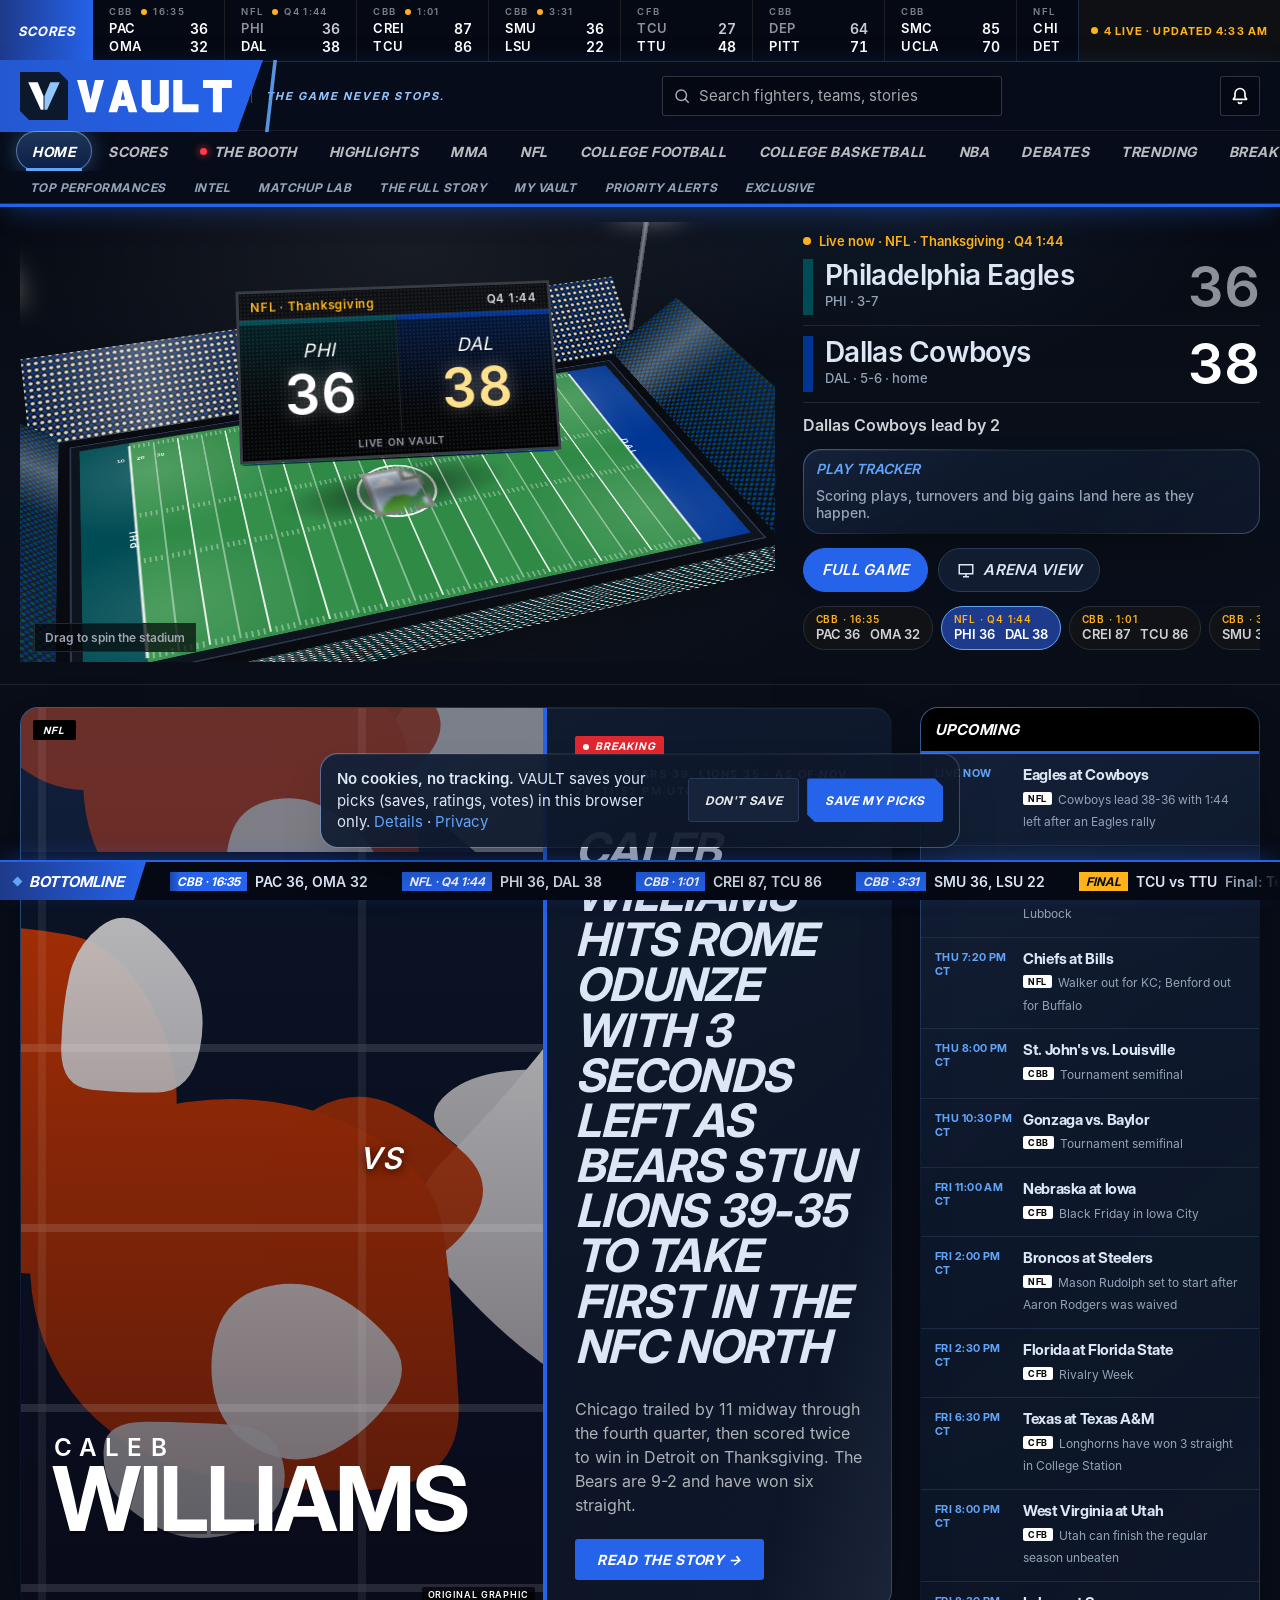
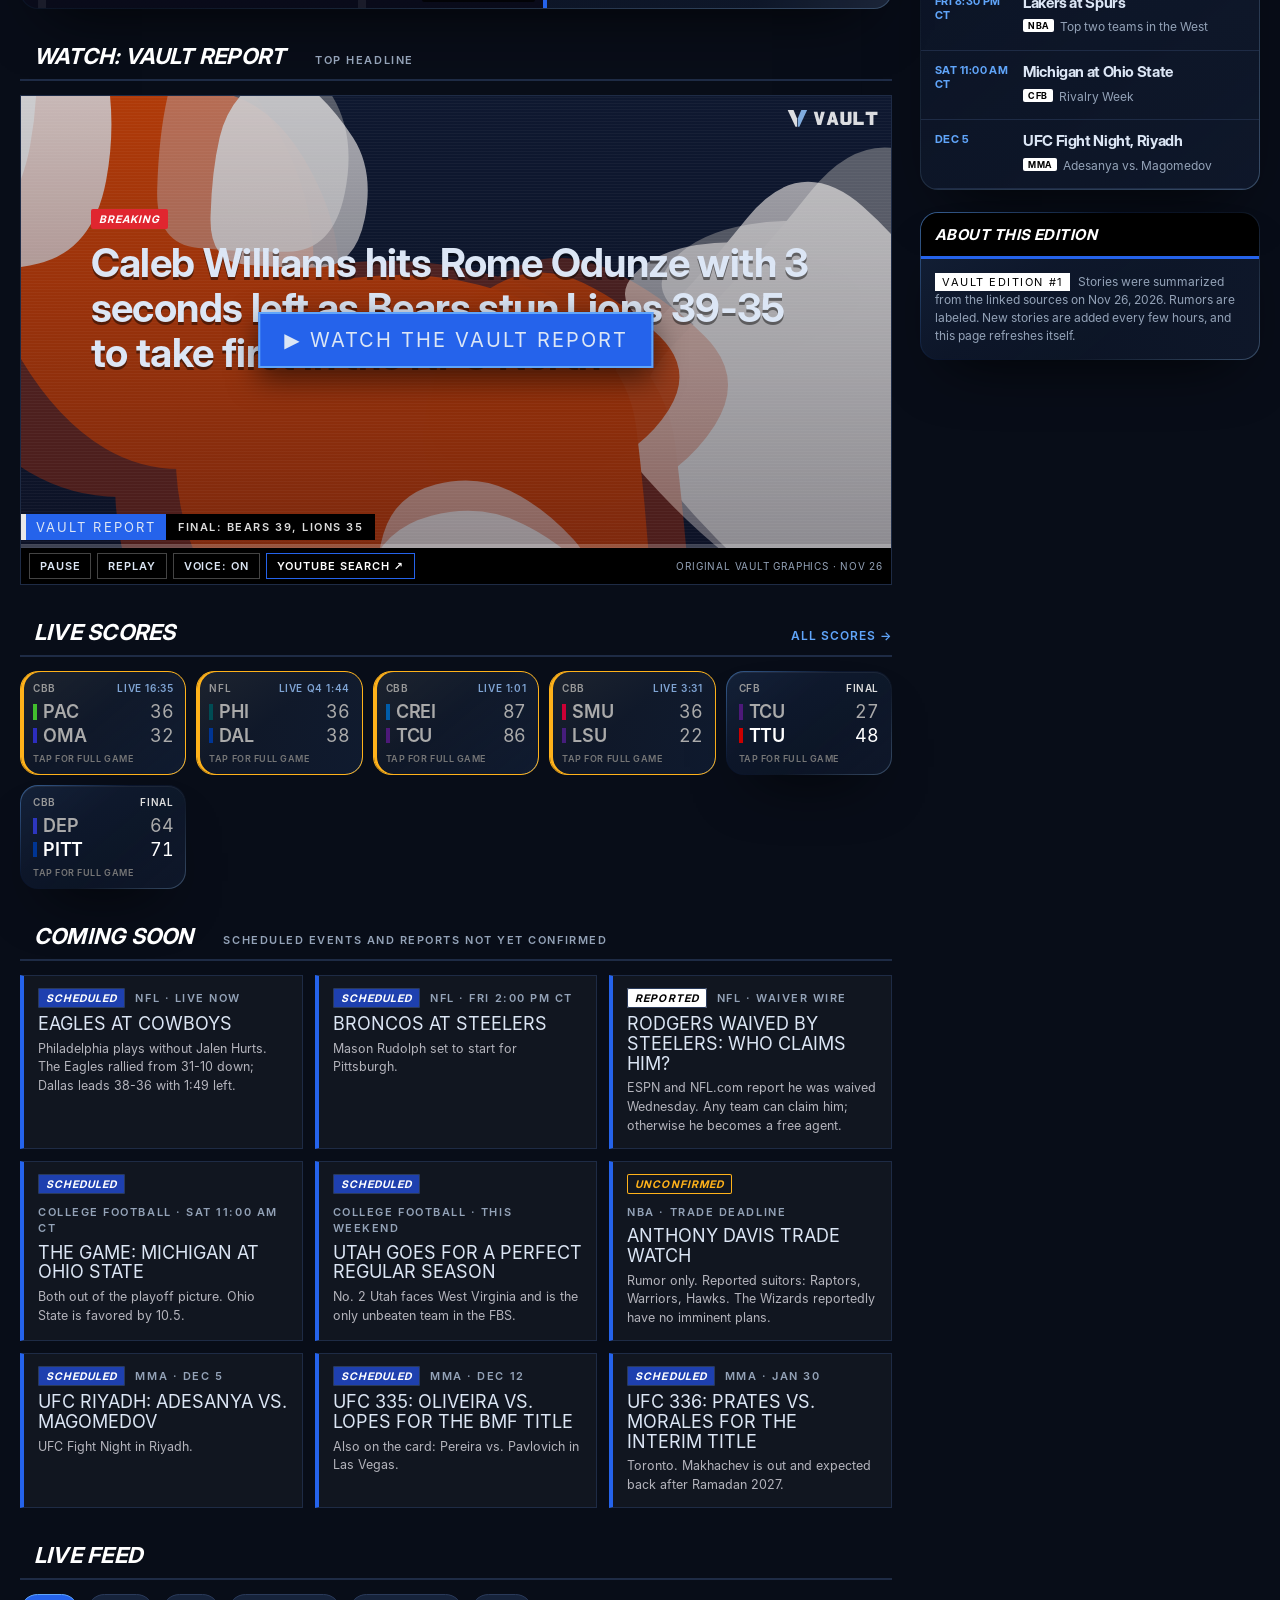
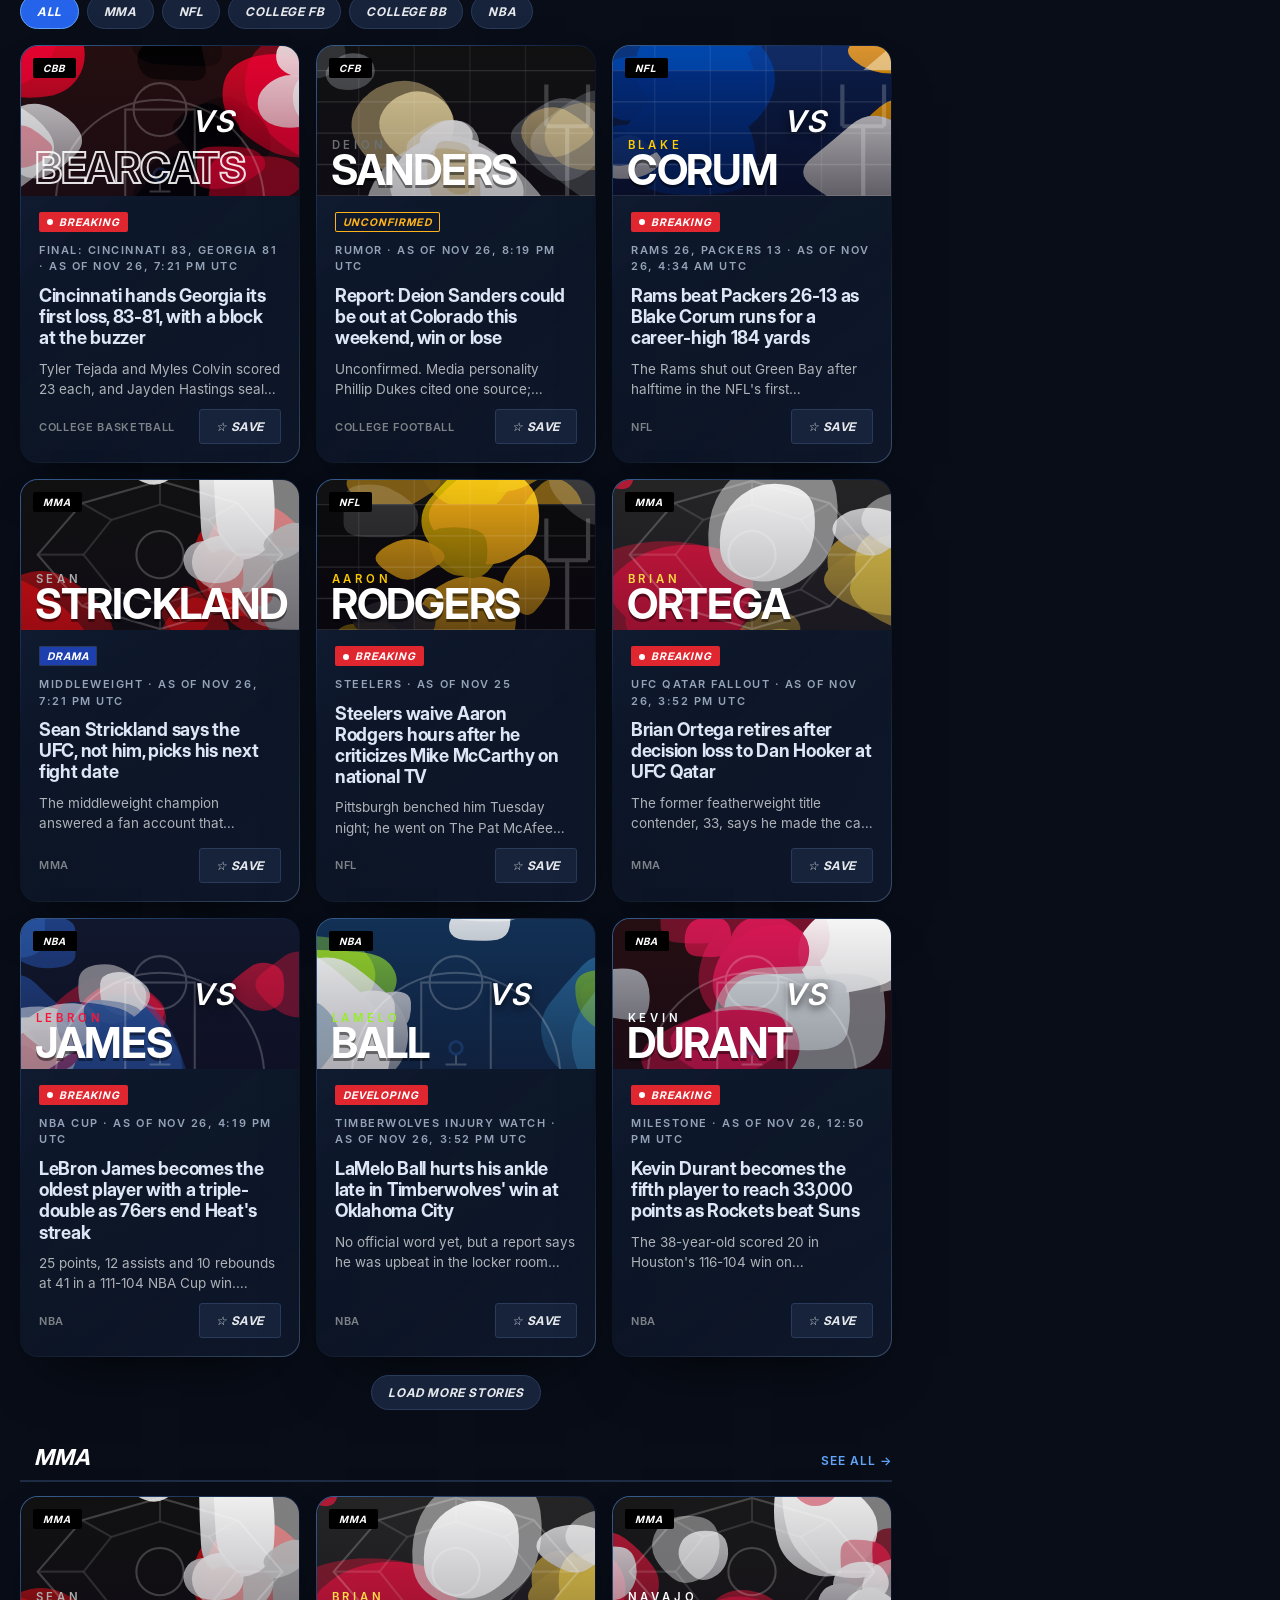
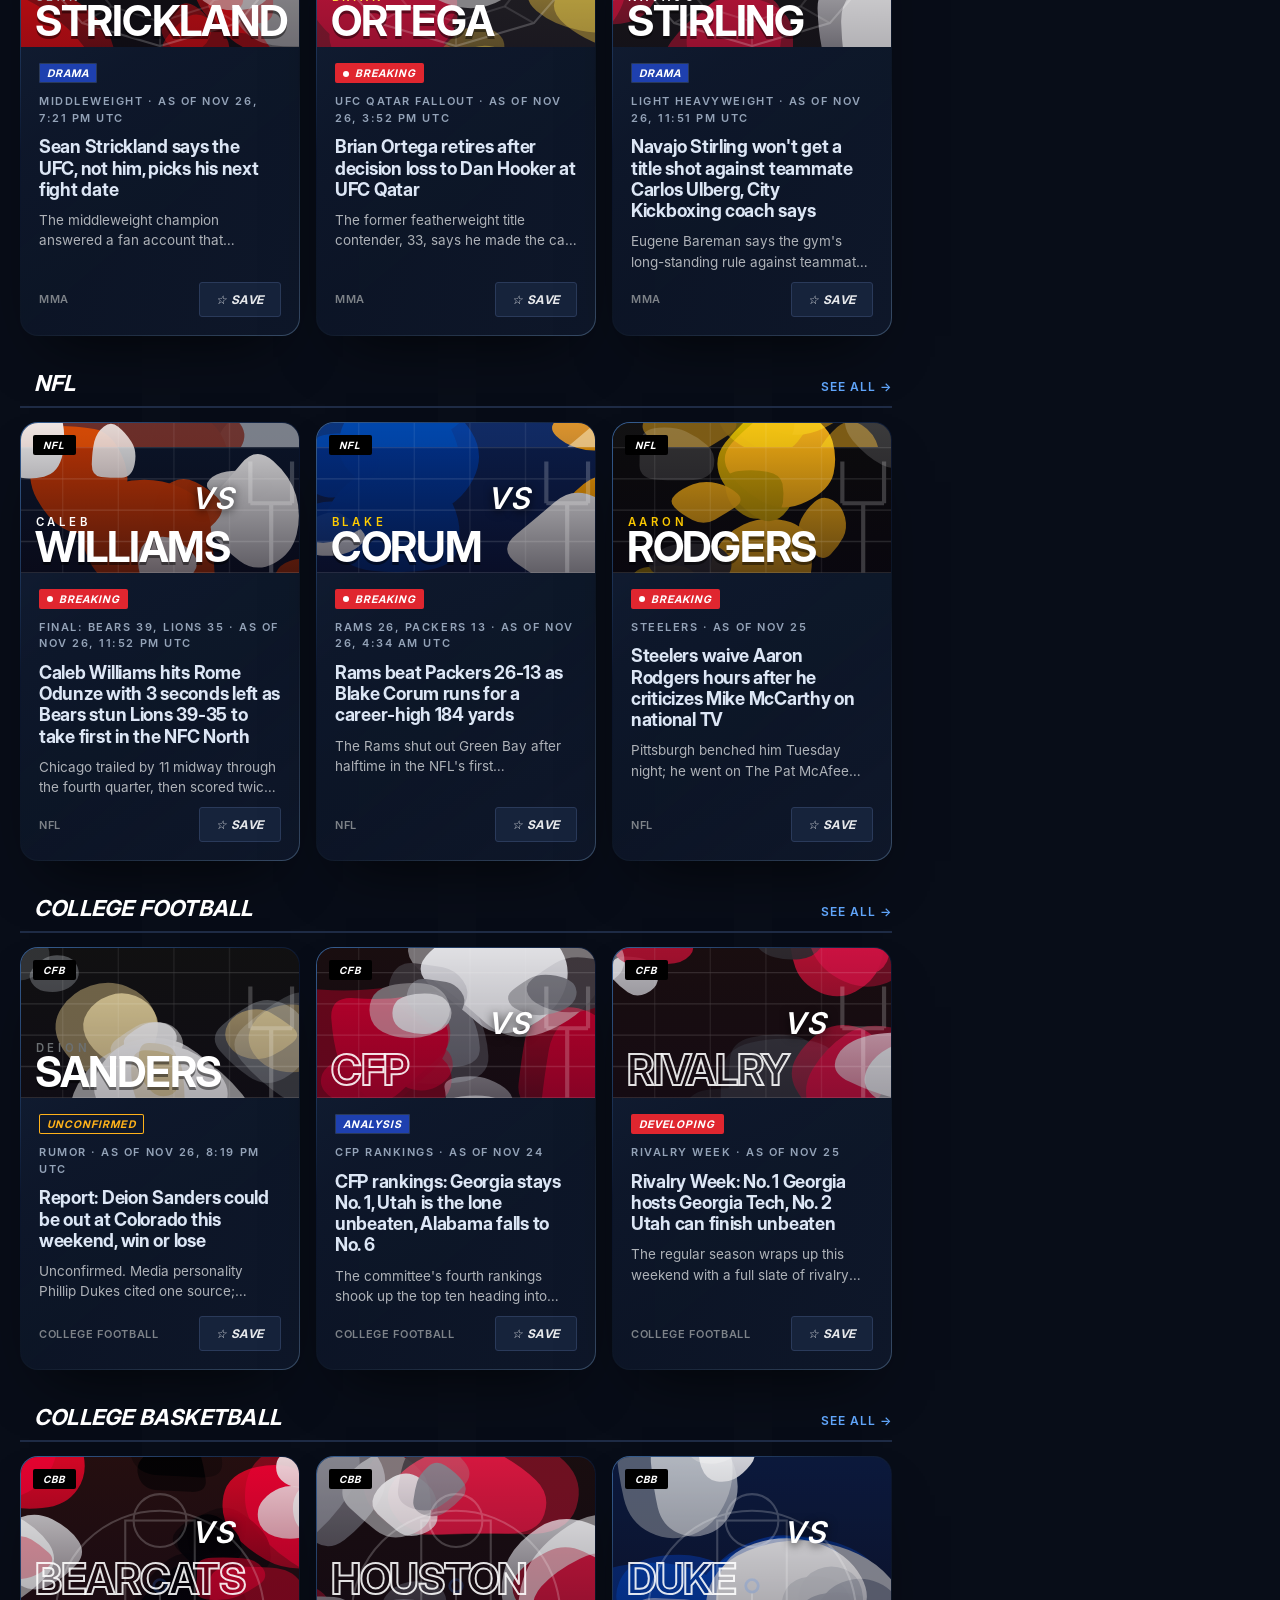
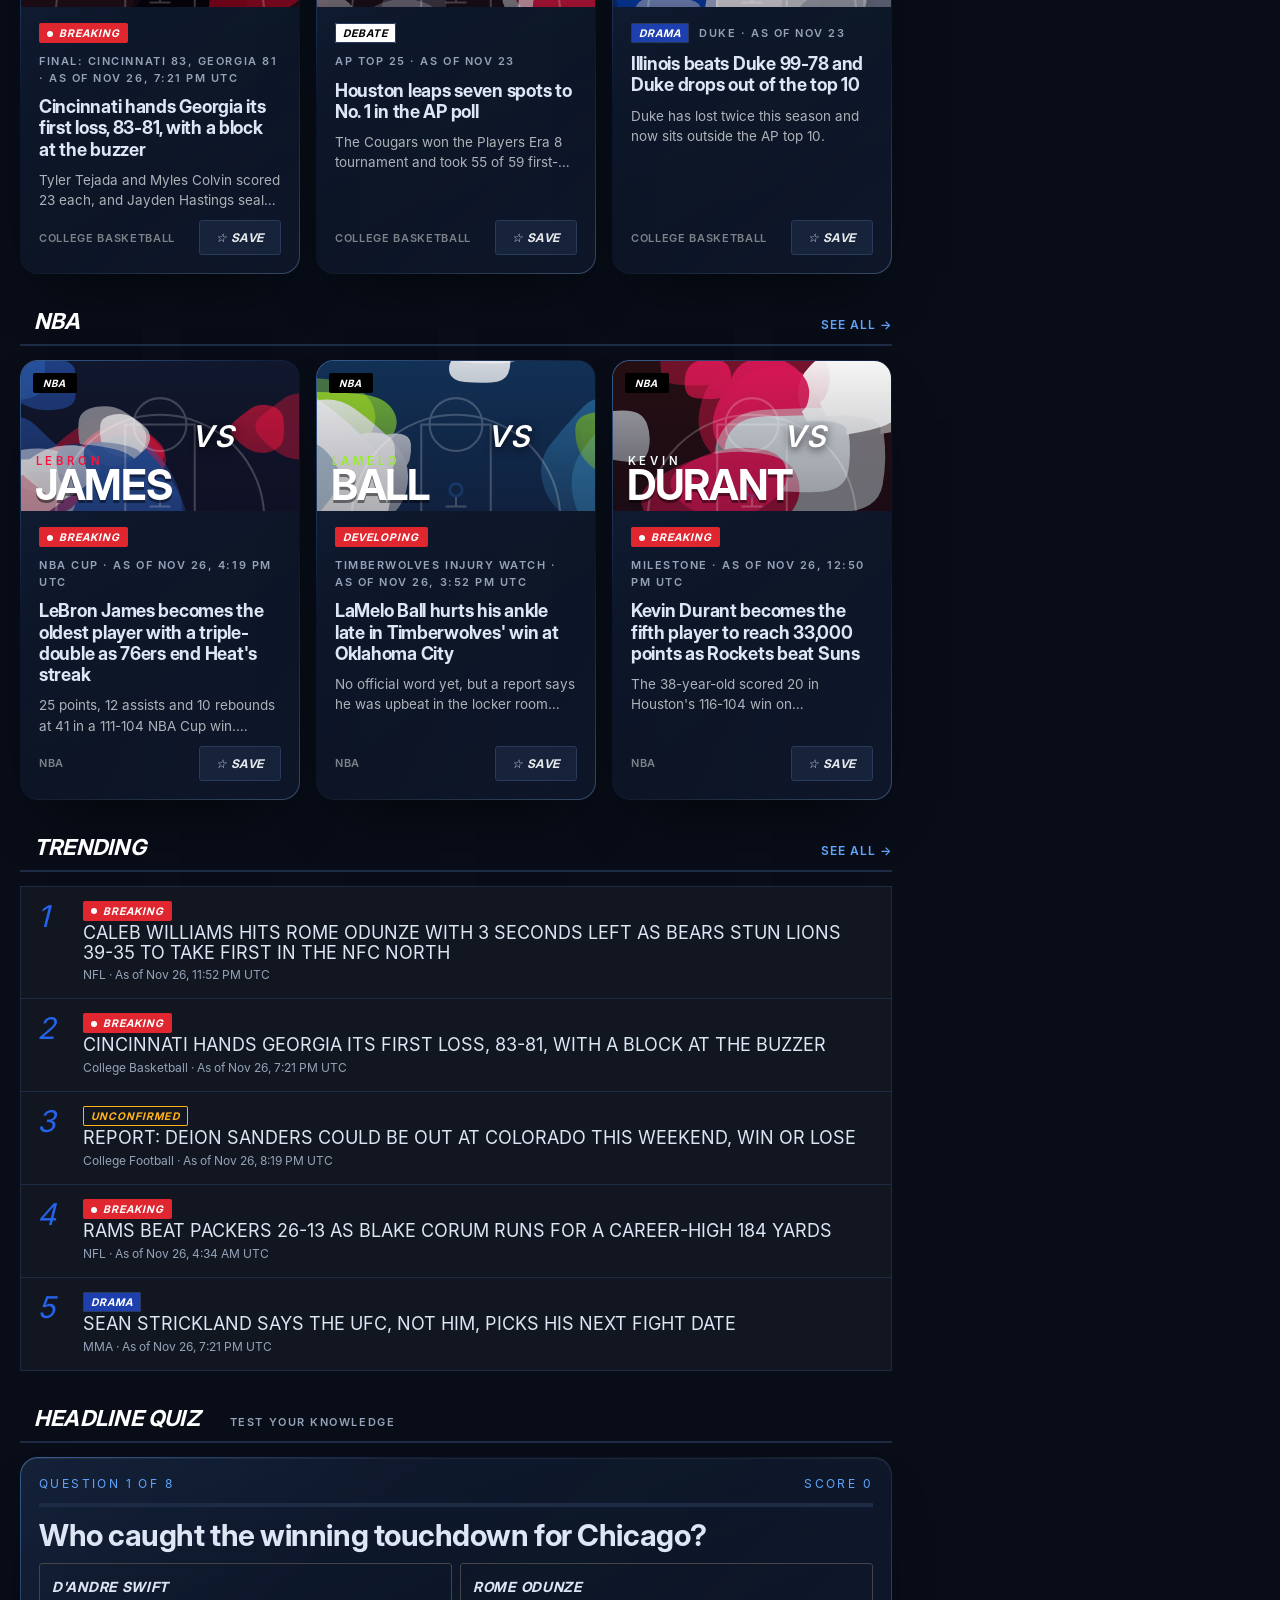
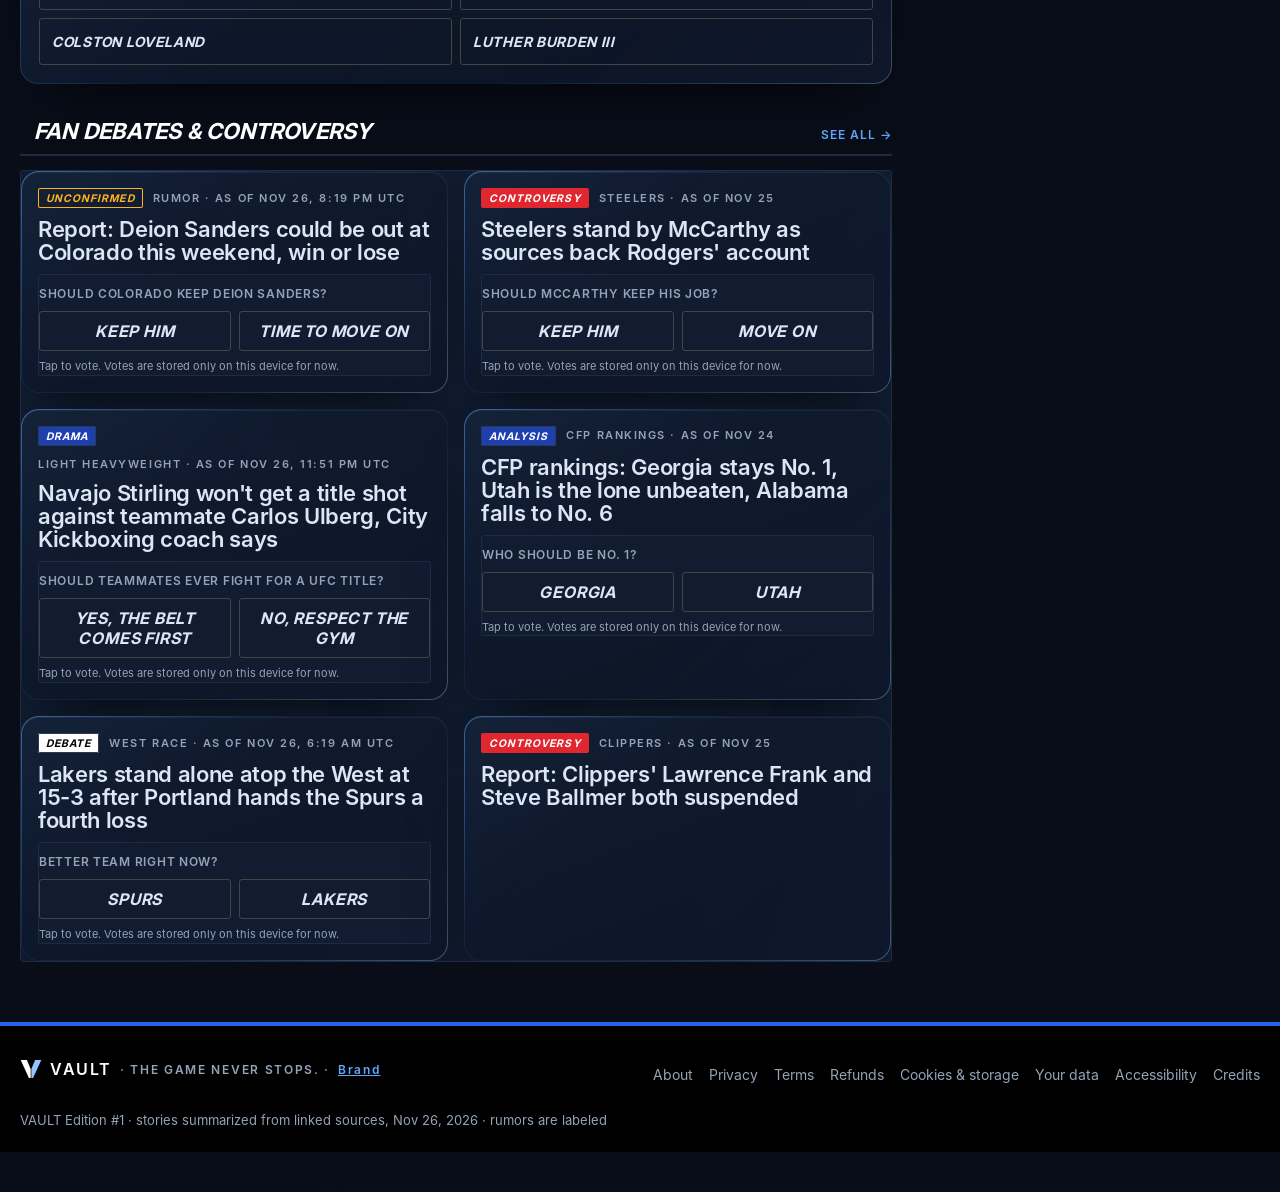
==== index.html @ d20d28aa "Live scores every ~20s from ESPN, booth plays every ~12s, unique voices for everyone, sideline repor" ====
<!DOCTYPE html>
<html lang="en"><head><meta charset="utf-8">
<meta name="viewport" content="width=device-width,initial-scale=1">
<title>VAULT — The Game Never Stops</title>
<meta name="theme-color" content="#2563eb">
<link rel="icon" type="image/svg+xml" href="data:image/svg+xml,%3Csvg%20xmlns%3D%22http%3A//www.w3.org/2000/svg%22%20viewBox%3D%220%200%2064%2064%22%3E%3Ctitle%3EVAULT%20app%20icon%3C/title%3E%3Crect%20width%3D%2264%22%20height%3D%2264%22%20fill%3D%22%23173F2D%22/%3E%3Cg%20transform%3D%22translate%288%208%29%20scale%28.75%29%22%3E%3Cpath%20fill%3D%22%23FFFFFF%22%20d%3D%22M2%206H20L31%2032V58H26Z%22/%3E%3Cpath%20fill%3D%22%23B8C2BC%22%20d%3D%22M62%206H44L33%2032V58H38Z%22/%3E%3C/g%3E%3C/svg%3E">
<link rel="apple-touch-icon" href="data:image/svg+xml,%3Csvg%20xmlns%3D%22http%3A//www.w3.org/2000/svg%22%20viewBox%3D%220%200%2064%2064%22%3E%3Ctitle%3EVAULT%20app%20icon%3C/title%3E%3Crect%20width%3D%2264%22%20height%3D%2264%22%20fill%3D%22%23173F2D%22/%3E%3Cg%20transform%3D%22translate%288%208%29%20scale%28.75%29%22%3E%3Cpath%20fill%3D%22%23FFFFFF%22%20d%3D%22M2%206H20L31%2032V58H26Z%22/%3E%3Cpath%20fill%3D%22%23B8C2BC%22%20d%3D%22M62%206H44L33%2032V58H38Z%22/%3E%3C/g%3E%3C/svg%3E">
<link rel="stylesheet" href="styles.css?v=202611262135">
<link rel="stylesheet" href="fx.css?v=202611262135">
</head><body>
<div id="splash" class="splash" role="status" aria-label="Loading VAULT"><svg class="sp-svg" viewBox="0 0 260 150" aria-hidden="true"><g class="sp-sym" transform="translate(98 0)"><path class="sp-l" fill="#FFFFFF" d="M2 6H20L31 32V58H26Z"/><path class="sp-r" fill="#93c5fd" d="M62 6H44L33 32V58H38Z"/></g><g transform="translate(51 80) scale(.92)"><path class="sp-ch" style="--i:0" fill="#FFFFFF" fill-rule="evenodd" transform="translate(0 0)" d="M0 0H10L15 22L20 0H30L20 36H10Z"/><path class="sp-ch" style="--i:1" fill="#FFFFFF" fill-rule="evenodd" transform="translate(35 0)" d="M0 36L11 0H21L32 36H22.5L20.5 29H11.5L9.5 36ZM13.7 22H18.3L16 11.5Z"/><path class="sp-ch" style="--i:2" fill="#FFFFFF" fill-rule="evenodd" transform="translate(72 0)" d="M0 0H10V26L12 28H18L20 26V0H30V30L24 36H6L0 30Z"/><path class="sp-ch" style="--i:3" fill="#FFFFFF" fill-rule="evenodd" transform="translate(107 0)" d="M0 0H10V27H28V36H0Z"/><path class="sp-ch" style="--i:4" fill="#FFFFFF" fill-rule="evenodd" transform="translate(140 0)" d="M0 0H32V9H21V36H11V9H0Z"/></g><text class="sp-slog" x="130" y="140" text-anchor="middle" font-family="Arial Black,Arial,sans-serif" font-weight="900" font-size="9.5" letter-spacing="2.6" fill="#dce6f5">THE GAME NEVER STOPS.</text></svg><div class="sp-bar"><i></i></div></div>
<div id="app">
 <div class="ticker" aria-label="Latest scores"><div class="ticker-tag">SCORES</div><div class="ticker-wrap"><div class="ticker-track" id="ticker"></div></div><div class="ticker-live" id="live"></div></div>
 <header class="top">
  <div class="top-in">
   <button class="burger" id="burger" aria-label="Open menu" aria-expanded="false"><span></span><span></span><span></span></button>
   <a class="logo" href="#home" aria-label="VAULT home"><svg class="lk" viewBox="0 0 284 64" role="img" aria-label="VAULT"><g><path fill="#2563eb" d="M0 0H52L64 12V64H12L0 52Z" stroke="#1e2b45" stroke-width="0"/><g transform="translate(9.6 9.6) scale(.7)"><path fill="#FFFFFF" d="M2 6H20L31 32V58H26Z"/><path fill="#93c5fd" d="M62 6H44L33 32V58H38Z"/></g></g><g transform="translate(76 10.5) scale(1.2)"><path fill="#FFFFFF" fill-rule="evenodd" transform="translate(0 0)" d="M0 0H10L15 22L20 0H30L20 36H10Z"/><path fill="#FFFFFF" fill-rule="evenodd" transform="translate(35 0)" d="M0 36L11 0H21L32 36H22.5L20.5 29H11.5L9.5 36ZM13.7 22H18.3L16 11.5Z"/><path fill="#FFFFFF" fill-rule="evenodd" transform="translate(72 0)" d="M0 0H10V26L12 28H18L20 26V0H30V30L24 36H6L0 30Z"/><path fill="#FFFFFF" fill-rule="evenodd" transform="translate(107 0)" d="M0 0H10V27H28V36H0Z"/><path fill="#FFFFFF" fill-rule="evenodd" transform="translate(140 0)" d="M0 0H32V9H21V36H11V9H0Z"/></g></svg></a>
   <div class="slogan">THE GAME NEVER STOPS.</div>
   <form class="search" id="searchForm" role="search" autocomplete="off">
    <svg viewBox="0 0 24 24" aria-hidden="true"><circle cx="11" cy="11" r="7" fill="none" stroke="currentColor" stroke-width="2"/><path d="M16 16l5 5" stroke="currentColor" stroke-width="2"/></svg>
    <input id="q" type="search" placeholder="Search fighters, teams, stories" aria-label="Search stories">
    <button type="button" id="qclear" class="qclear" aria-label="Clear search" hidden>×</button>
   </form>
  </div>
  <nav class="nav" id="nav" aria-label="Main"></nav>
  <nav class="nav nav2" id="nav2" aria-label="VAULT Plus"></nav>
 </header>
 <div class="drawer" id="drawer" hidden><div class="drawer-bg" id="drawerBg"></div><nav class="drawer-panel" id="drawerNav" aria-label="Mobile"></nav></div>
 <main id="view" tabindex="-1"></main>
 <footer class="foot">
  <div class="foot-in">
   <div class="foot-brand"><svg viewBox="0 0 64 64" aria-hidden="true"><path fill="#fff" d="M2 6H20L31 32V58H26Z"/><path fill="#93c5fd" d="M62 6H44L33 32V58H38Z"/></svg><b>VAULT</b> · THE GAME NEVER STOPS. · <a href="brand.html">Brand</a></div>
   <nav class="foot-legal" aria-label="Policies"><a href="#about">About</a><a href="#privacy">Privacy</a><a href="#terms">Terms</a><a href="#refunds">Refunds</a><a href="#cookies">Cookies &amp; storage</a><a href="#your-data">Your data</a><a href="#accessibility">Accessibility</a><a href="#credits">Credits</a></nav>
   <div class="foot-note" id="footNote"></div>
  </div>
 </footer>
</div>
<script>setTimeout(function(){var s=document.getElementById("splash");if(s)s.remove()},7000)</script>
<script src="legal.js?v=202611262135"></script>
<script src="premium.js?v=202611262135"></script>
<script src="social.js?v=202611262135"></script>
<script src="ads.js?v=202611262135"></script>
<script src="app.js?v=202611262135"></script>
<script src="fx.js?v=202611262135"></script>
</body></html>
---- styles.css ----
:root{--bg:#080d18;--panel:#111c30;--panel2:#16233b;--line:#1e2b45;--tx:#dce6f5;--mu:#94a3b8;--red:#2563eb;--red2:#60a5fa;--hd:"Impact","Oswald","Bebas Neue","Haettenschweiler","Arial Narrow Bold","Franklin Gothic Condensed","Arial Black",sans-serif;--bd:system-ui,-apple-system,"Segoe UI",Roboto,Helvetica,Arial,sans-serif}
*{box-sizing:border-box;margin:0;padding:0}
html{scroll-behavior:smooth}
body{background:var(--bg);color:var(--tx);font:15px/1.5 var(--bd);-webkit-font-smoothing:antialiased}
a{color:inherit;text-decoration:none}
button{font:inherit;color:inherit;cursor:pointer;background:none;border:0}
:focus-visible{outline:2px solid var(--red2);outline-offset:2px}
.hd{font-family:var(--hd);text-transform:uppercase;letter-spacing:.01em;font-weight:400}
/* ticker */
.ticker{display:flex;background:#000;border-bottom:1px solid var(--line);height:34px;font-size:12px;overflow:hidden}
.ticker-tag{background:var(--red);font:400 13px var(--hd);letter-spacing:.08em;padding:0 14px;display:flex;align-items:center;clip-path:polygon(0 0,100% 0,calc(100% - 10px) 100%,0 100%);padding-right:22px;z-index:2}
.ticker-wrap{overflow:hidden;flex:1;display:flex;align-items:center}
.ticker-track{display:flex;gap:30px;white-space:nowrap;animation:tick 55s linear infinite;padding-left:20px}
.ticker:hover .ticker-track{animation-play-state:paused}
.tk{display:flex;gap:7px;align-items:center;color:var(--mu)}.tk b{color:var(--tx);font-weight:700}.tk .lg{color:var(--red2);font-weight:700;font-size:10px;letter-spacing:.1em}.tk .win{color:var(--tx)}
@keyframes tick{to{transform:translateX(-50%)}}
/* header */
.top{position:sticky;top:0;z-index:30;background:rgba(10,10,11,.94);backdrop-filter:blur(10px);border-bottom:1px solid var(--line)}
.top-in{max-width:1240px;margin:auto;display:flex;align-items:center;gap:18px;padding:12px 20px}
.logo{display:flex;align-items:center;gap:10px}
.logo-mark{width:46px;height:46px;transition:transform .8s cubic-bezier(.2,.8,.2,1)}
.logo:hover .logo-mark{transform:rotate(180deg)}
.logo-word{font:400 52px/1 var(--hd);letter-spacing:.05em;font-style:normal;transform:none;display:inline-block}
.slogan{font:400 12px var(--hd);letter-spacing:.2em;color:var(--red2);border-left:2px solid var(--red);padding-left:14px;white-space:nowrap}
.search{margin-left:auto;display:flex;align-items:center;gap:8px;background:var(--panel);border:1px solid var(--line);border-radius:4px;padding:0 10px;height:40px;width:min(340px,100%);transition:border-color .2s,width .25s}
.search:focus-within{border-color:var(--red);width:min(420px,100%)}
.search svg{width:18px;height:18px;color:var(--mu);flex:none}
.search input{background:none;border:0;outline:0;color:var(--tx);font:inherit;width:100%;min-width:0}
.search input::-webkit-search-cancel-button{display:none}
.qclear{font-size:20px;color:var(--mu);line-height:1;padding:0 4px}
.burger{display:none;width:40px;height:40px;flex-direction:column;justify-content:center;gap:5px;align-items:center}
.burger span{display:block;width:22px;height:2px;background:#fff;transition:transform .25s,opacity .2s}
.burger[aria-expanded=true] span:nth-child(1){transform:translateY(7px) rotate(45deg)}
.burger[aria-expanded=true] span:nth-child(2){opacity:0}
.burger[aria-expanded=true] span:nth-child(3){transform:translateY(-7px) rotate(-45deg)}
.nav{max-width:1240px;margin:auto;display:flex;padding:0 20px;gap:2px;overflow-x:auto;scrollbar-width:none}
.nav a,.drawer-panel a{position:relative;font:400 17px var(--hd);letter-spacing:.08em;text-transform:uppercase;padding:10px 16px 11px;color:var(--mu);white-space:nowrap;transition:color .2s}
.nav a::after{content:"";position:absolute;left:12px;right:12px;bottom:0;height:3px;background:var(--red);transform:scaleX(0);transform-origin:left;transition:transform .25s}
.nav a:hover{color:#fff}.nav a.on{color:#fff}.nav a.on::after,.nav a:hover::after{transform:scaleX(1)}
.nav a .dot,.drawer-panel a .dot{display:inline-block;width:7px;height:7px;border-radius:50%;background:var(--red2);margin-left:7px;animation:pulse 1.4s infinite}
@keyframes pulse{50%{opacity:.25;transform:scale(.8)}}
.drawer{position:fixed;inset:0;z-index:50}
.drawer[hidden]{display:none}
.drawer-bg{position:absolute;inset:0;background:rgba(0,0,0,.7);animation:fade .2s}
.drawer-panel{position:absolute;top:0;left:0;bottom:0;width:78%;max-width:300px;background:var(--panel);border-right:3px solid var(--red);padding:24px 8px;display:flex;flex-direction:column;animation:slide .25s cubic-bezier(.2,.8,.2,1)}
.drawer-panel a{font-size:26px;padding:14px 18px;border-bottom:1px solid var(--line)}
.drawer-panel a.on{color:#fff;background:linear-gradient(90deg,rgba(95,129,174,.25),transparent)}
@keyframes fade{from{opacity:0}}@keyframes slide{from{transform:translateX(-100%)}}
/* layout */
main{max-width:1240px;margin:auto;padding:22px 20px 60px;outline:0;animation:rise .45s cubic-bezier(.2,.8,.2,1)}
@keyframes rise{from{opacity:0;transform:translateY(14px)}}
.grid{display:grid;grid-template-columns:minmax(0,1fr) 320px;gap:30px}
.sec-h{display:flex;align-items:baseline;gap:12px;margin:34px 0 14px;border-bottom:1px solid var(--line);padding-bottom:8px}
.sec-h:first-child{margin-top:0}
.sec-h h2{font:400 26px var(--hd);letter-spacing:.05em;text-transform:uppercase;position:relative;padding-left:14px}
.sec-h h2::before{content:"";position:absolute;left:0;top:3px;bottom:3px;width:5px;background:var(--red);transform:skewX(-12deg)}
.sec-h a,.sec-h button{margin-left:auto;font-size:12px;letter-spacing:.1em;text-transform:uppercase;color:var(--mu);font-weight:700}
.sec-h a:hover,.sec-h button:hover{color:var(--red2)}
/* art */
.art{position:relative;overflow:hidden;background:#111;isolation:isolate}
.art::before{content:"";position:absolute;inset:-30%;background:repeating-linear-gradient(115deg,transparent 0 22px,rgba(255,255,255,.035) 22px 24px);z-index:-1}
.art::after{content:"";position:absolute;right:-12%;top:-40%;width:60%;height:200%;background:var(--red);transform:skewX(-18deg);opacity:.95;z-index:-1;transition:transform .5s cubic-bezier(.2,.8,.2,1)}
.art.v1::after{right:auto;left:-18%;opacity:.9}
.art.v2::after{width:22%;right:14%;box-shadow:70px 0 0 #fff,95px 0 0 var(--red)}
.art .w{position:absolute;left:6%;bottom:-6%;font:400 clamp(44px,9vw,120px)/.9 var(--hd);color:transparent;-webkit-text-stroke:2px rgba(255,255,255,.88);text-transform:uppercase;white-space:nowrap;transition:transform .5s cubic-bezier(.2,.8,.2,1)}
.card:hover .art::after,.hero:hover .art::after{transform:skewX(-18deg) translateX(12px)}
.card:hover .art .w{transform:translateX(6px)}
/* labels */
.lab{display:inline-flex;align-items:center;gap:6px;font:400 12px var(--hd);letter-spacing:.12em;padding:3px 8px 2px;background:var(--red);color:#fff;text-transform:uppercase;clip-path:polygon(0 0,100% 0,calc(100% - 6px) 100%,0 100%);padding-right:12px}
.lab.o{background:#fff;color:#000}.lab.d{background:#2c2c31;color:#fff}.lab.u{background:transparent;color:#fff;box-shadow:inset 0 0 0 1px #fff;clip-path:none;padding-right:8px;border-radius:2px}
.lab .dot{width:6px;height:6px;border-radius:50%;background:#fff;animation:pulse 1.2s infinite}
.kick{font-size:11px;letter-spacing:.14em;color:var(--mu);font-weight:700;text-transform:uppercase}
.meta{display:flex;gap:10px;align-items:center;flex-wrap:wrap}
/* hero */
.hero{display:grid;grid-template-columns:1.35fr 1fr;border:1px solid var(--line);background:var(--panel);cursor:pointer;min-height:360px;overflow:hidden}
.hero .art{min-height:300px}
.hero .art .w{font-size:clamp(44px,7vw,100px);bottom:8%}
.hero-b{padding:26px;display:flex;flex-direction:column;gap:12px;justify-content:center}
.hero-b h1{font:400 clamp(30px,3.6vw,46px)/1.02 var(--hd);text-transform:uppercase;letter-spacing:.01em}
.hero-b p{color:#c8c8cf;font-size:16px}
.cta{align-self:flex-start;margin-top:6px;background:var(--red);padding:10px 18px;font:400 15px var(--hd);letter-spacing:.1em;text-transform:uppercase;transition:background .2s,transform .2s}
.hero:hover .cta{background:var(--red2);transform:translateX(4px)}
.hero-a{animation:rise .7s .1s both}
/* cards */
.cards{display:grid;grid-template-columns:repeat(auto-fill,minmax(250px,1fr));gap:16px}
.card{background:var(--panel);border:1px solid var(--line);cursor:pointer;display:flex;flex-direction:column;transition:transform .25s cubic-bezier(.2,.8,.2,1),border-color .2s,box-shadow .25s;animation:rise .5s both;text-align:left}
.card:hover{transform:translateY(-4px);border-color:var(--red);box-shadow:0 12px 30px -12px rgba(95,129,174,.5)}
.card .art{height:130px}
.card .art .w{font-size:42px;left:5%;bottom:6%}
.card-b{padding:14px 15px 16px;display:flex;flex-direction:column;gap:8px;flex:1}
.card h3{font:400 21px/1.08 var(--hd);text-transform:uppercase;letter-spacing:.01em}
.card p{color:#b4b4bc;font-size:13.5px;display:-webkit-box;-webkit-line-clamp:2;-webkit-box-orient:vertical;overflow:hidden}
.card .when{margin-top:auto;font-size:11px;color:var(--mu);letter-spacing:.06em}
.list{display:flex;flex-direction:column;border:1px solid var(--line);background:var(--panel)}
.row{display:grid;grid-template-columns:34px 1fr;gap:12px;padding:14px 16px;border-bottom:1px solid var(--line);cursor:pointer;text-align:left;width:100%;transition:background .2s}
.row:last-child{border:0}.row:hover{background:var(--panel2)}
.row .n{font:400 30px/1 var(--hd);color:var(--red);font-style:italic}
.row h4{font:400 18px/1.1 var(--hd);text-transform:uppercase;margin:2px 0 4px}
.row .sub{font-size:12px;color:var(--mu)}
/* chips */
.chips{display:flex;gap:8px;flex-wrap:wrap;margin-bottom:16px}
.chip{border:1px solid var(--line);padding:6px 14px;font:400 14px var(--hd);letter-spacing:.1em;text-transform:uppercase;color:var(--mu);background:var(--panel);transition:all .2s}
.chip:hover{color:#fff;border-color:#555}.chip.on{background:#fff;color:#000;border-color:#fff}
/* debate */
.deb{display:grid;grid-template-columns:repeat(auto-fill,minmax(280px,1fr));gap:16px}
.dcard{border:1px solid var(--line);background:linear-gradient(180deg,#0a101b,var(--panel));padding:16px;display:flex;flex-direction:column;gap:10px;animation:rise .5s both}
.dcard h3{font:400 22px/1.05 var(--hd);text-transform:uppercase;cursor:pointer}
.dcard h3:hover{color:var(--red2)}
.poll{border-top:1px dashed var(--line);padding-top:10px}
.poll q{display:block;font-size:12px;color:var(--mu);margin-bottom:8px;quotes:none;letter-spacing:.06em;text-transform:uppercase;font-weight:700}
.opts{display:grid;grid-template-columns:1fr 1fr;gap:8px}
.opt{border:1px solid #444;padding:9px;font:400 16px var(--hd);letter-spacing:.08em;text-transform:uppercase;transition:all .2s}
.opt:hover{border-color:#fff}.opt.me{background:var(--red);border-color:var(--red)}
.poll small{display:block;margin-top:7px;color:var(--mu);font-size:11px}
/* sidebar */
.side{display:flex;flex-direction:column;gap:22px}
.box{border:1px solid var(--line);background:var(--panel)}
.box-h{background:#000;border-bottom:3px solid var(--red);padding:10px 14px;font:400 18px var(--hd);letter-spacing:.1em;text-transform:uppercase}
.ev{display:grid;grid-template-columns:78px 1fr;gap:10px;padding:11px 14px;border-bottom:1px solid var(--line)}
.ev:last-child{border:0}
.ev .t{font-size:11px;color:var(--red2);font-weight:700;letter-spacing:.04em;line-height:1.3}
.ev b{display:block;font:400 17px/1.1 var(--hd);text-transform:uppercase}
.ev span{font-size:12px;color:var(--mu)}
.ev i{font-style:normal;font-size:10px;letter-spacing:.12em;color:#000;background:#fff;padding:1px 5px;margin-right:6px;font-weight:700;vertical-align:2px}
.note{font-size:12px;color:var(--mu);padding:14px;line-height:1.5}
/* article */
.back{display:inline-flex;gap:8px;align-items:center;font:400 14px var(--hd);letter-spacing:.1em;text-transform:uppercase;color:var(--mu);margin-bottom:16px}
.back:hover{color:var(--red2)}
.art-hero{height:clamp(190px,32vw,320px);margin-bottom:22px}
.art-hero .w{font-size:clamp(56px,12vw,150px);bottom:6%}
article h1{font:400 clamp(32px,5vw,58px)/1 var(--hd);text-transform:uppercase;margin:12px 0}
.dek{font-size:19px;color:#d0d0d6;margin-bottom:14px}
.by{font-size:12px;color:var(--mu);letter-spacing:.06em;padding:10px 0;border-top:1px solid var(--line);border-bottom:1px solid var(--line);margin-bottom:20px}
.prose p{font-size:17px;line-height:1.7;margin-bottom:16px;color:#e6e6ea;max-width:68ch}
.warn{border-left:4px solid #fff;background:var(--panel2);padding:12px 14px;margin:0 0 18px;font-size:14px;max-width:68ch}
.src{display:flex;gap:10px;flex-wrap:wrap;margin:20px 0}
.btn{border:1px solid #fff;padding:9px 16px;font:400 15px var(--hd);letter-spacing:.1em;text-transform:uppercase;transition:all .2s;display:inline-block}
.btn:hover{background:#fff;color:#000}
.btn.r{background:var(--red);border-color:var(--red)}.btn.r:hover{background:var(--red2);color:#fff;border-color:var(--red2)}
.tags{display:flex;gap:8px;flex-wrap:wrap}.tags span{font-size:12px;color:var(--mu);border:1px solid var(--line);padding:2px 9px;border-radius:20px}
.empty{padding:60px 20px;text-align:center;color:var(--mu);border:1px dashed var(--line)}
.empty b{display:block;font:400 28px var(--hd);color:#fff;margin-bottom:6px;text-transform:uppercase}
.page-h{font:400 clamp(36px,6vw,64px)/1 var(--hd);text-transform:uppercase;margin-bottom:6px}
.page-s{color:var(--mu);margin-bottom:18px}
.foot{border-top:3px solid var(--red);background:#000;padding:22px 20px}
.foot-in{max-width:1240px;margin:auto;display:flex;justify-content:space-between;gap:20px;flex-wrap:wrap;font-size:13px;color:var(--mu)}
.foot-in b{color:#fff;font-family:var(--hd);letter-spacing:.1em;font-weight:400;font-size:16px}
.badge{display:inline-block;background:#fff;color:#000;font:400 11px var(--hd);letter-spacing:.14em;padding:2px 7px;margin-right:8px}
@media(max-width:1000px){.grid{grid-template-columns:1fr}.slogan{display:none}}
@media(max-width:760px){
 .burger{display:flex}.nav{display:none}
 .top-in{padding:10px 14px;gap:10px}.logo-word{font-size:44px}.logo-mark{width:38px;height:38px}
 .search{width:auto;flex:1;margin-left:0}.search:focus-within{width:auto}
 main{padding:16px 14px 50px}
 .hero{grid-template-columns:1fr}.hero .art{min-height:190px}.hero-b{padding:18px}
 .cards{grid-template-columns:1fr 1fr;gap:12px}.card .art{height:90px}.card .art .w{font-size:38px}.card h3{font-size:17px}.card p{display:none}
 .deb{grid-template-columns:1fr}
}
@media(max-width:420px){.cards{grid-template-columns:1fr}.card p{display:-webkit-box}}
@media(prefers-reduced-motion:reduce){*,*::before,*::after{animation:none!important;transition:none!important}}

.art .ill{position:absolute;right:5%;top:8%;height:86%;width:auto;max-width:55%;filter:drop-shadow(0 10px 16px rgba(0,0,0,.55));transition:transform .5s cubic-bezier(.2,.8,.2,1)}
.card:hover .art .ill,.hero:hover .art .ill{transform:scale(1.07) rotate(-3deg)}
.art .photo{position:absolute;inset:0;width:100%;height:100%;object-fit:cover}
.art .w{z-index:1}

.art .cap{position:absolute;right:8px;bottom:6px;z-index:3;font:700 9px var(--bd);letter-spacing:.1em;text-transform:uppercase;color:#fff;background:rgba(0,0,0,.72);padding:2px 6px}
.art.has-photo::after{opacity:.0}
.art.has-photo::before{background:linear-gradient(180deg,transparent 55%,rgba(0,0,0,.75));inset:0;z-index:1}
.card .art .cap{font-size:8px}
@media(max-width:760px){.card .art .cap{display:none}}

/* ===== v3: broadcast-style image slots ===== */
.art{--acc:var(--red)}
.art::after{background:var(--acc)}
.art.s-nfl{background:radial-gradient(ellipse at 72% -15%,rgba(255,255,255,.26),transparent 58%),repeating-linear-gradient(90deg,transparent 0 46px,rgba(255,255,255,.06) 46px 48px),linear-gradient(180deg,#101113,#08090a)}
.art.s-nfl::before{background:repeating-linear-gradient(0deg,transparent 0 17px,rgba(255,255,255,.07) 17px 18px);inset:auto 0 0 0;height:34%}
.art.s-mma{background:radial-gradient(ellipse at 28% -10%,rgba(95,129,174,.45),transparent 62%),repeating-linear-gradient(45deg,rgba(255,255,255,.055) 0 2px,transparent 2px 14px),repeating-linear-gradient(-45deg,rgba(255,255,255,.055) 0 2px,transparent 2px 14px),#080d18}
.art.s-mma::before{background:linear-gradient(180deg,transparent 60%,rgba(0,0,0,.7))}
.art.s-nba{background:radial-gradient(ellipse at 50% -25%,rgba(255,255,255,.28),transparent 60%),radial-gradient(circle at 50% 135%,transparent 0 33%,rgba(255,255,255,.14) 33% 34%,transparent 34% 52%,rgba(255,255,255,.1) 52% 53%,transparent 53%),#0b0b0c}
.art.s-nba::before{background:linear-gradient(0deg,rgba(255,255,255,.08) 0 1px,transparent 1px) 0 78%/100% 100% no-repeat}
.art{aspect-ratio:auto}
.card .art{aspect-ratio:16/9;height:auto;min-height:0}
.art .w.nm{display:flex;flex-direction:column;line-height:.84;-webkit-text-stroke:0;color:#fff;text-shadow:0 3px 0 rgba(0,0,0,.45);z-index:2}
.art .w.nm i{font-style:normal;font-size:.27em;letter-spacing:.34em;color:var(--acc);margin:0 0 .08em .06em;text-shadow:none;filter:brightness(1.25)}
.art .w.shade{z-index:2}
.art .sp{position:absolute;left:0;top:10px;z-index:4;font:400 12px var(--hd);letter-spacing:.16em;background:#000;color:#fff;padding:3px 10px 2px 8px;border-left:4px solid var(--acc)}
.art .pbtn{position:absolute;right:8px;top:8px;z-index:5;font:700 10px var(--bd);letter-spacing:.08em;text-transform:uppercase;background:rgba(0,0,0,.72);color:#fff;border:1px solid rgba(255,255,255,.35);padding:4px 8px;border-radius:2px;opacity:.7;transition:opacity .2s,background .2s}
.art:hover .pbtn,.pbtn:focus-visible{opacity:1}.pbtn:hover{background:var(--red);border-color:var(--red)}
.art .ill{z-index:2}
.art .cutout{position:absolute;right:2%;bottom:0;height:96%;width:auto;max-width:60%;object-fit:contain;z-index:2;filter:drop-shadow(0 10px 16px rgba(0,0,0,.6))}
.art .photo{object-position:50% 22%;z-index:0}
.art.has-photo::after{opacity:0}
.art.has-photo .w.nm.shade{left:5%;bottom:8%}
.art.has-photo::before{z-index:1}
.banner{height:150px;margin-bottom:12px;border:1px solid var(--line)}
.banner .w{font-size:clamp(60px,12vw,130px);bottom:-8%;left:3%;z-index:2}
.banner .ill{right:3%;top:6%;height:88%;max-width:60%}
.art .cap{z-index:4}
.hero .art{min-height:360px}
.art-hero{aspect-ratio:21/9;height:auto;max-height:340px}
/* photo modal */
.pm{position:fixed;inset:0;z-index:80;display:flex;align-items:center;justify-content:center;padding:16px}
.pm-bg{position:absolute;inset:0;background:rgba(0,0,0,.78);animation:fade .2s}
.pm-box{position:relative;background:var(--panel);border:1px solid var(--line);border-top:4px solid var(--red);width:min(460px,100%);max-height:92vh;overflow:auto;padding:20px;display:flex;flex-direction:column;gap:12px;animation:rise .3s both}
.pm-box h3{font-size:26px;letter-spacing:.06em}
.pm-s{font-size:12px;color:var(--mu)}
.pm-prev{height:150px;border:1px dashed #444;display:flex;align-items:center;justify-content:center;color:var(--mu);font-size:12px;background:#0b0b0c;overflow:hidden}
.pm-prev img{width:100%;height:100%;object-fit:contain}
.pm-f{display:flex;flex-direction:column;gap:5px;font-size:12px;color:var(--mu);letter-spacing:.05em}
.pm-f input{background:var(--bg);border:1px solid var(--line);color:var(--tx);padding:8px;font:inherit;border-radius:3px}
.pm-c{display:flex;gap:8px;font-size:13px;align-items:flex-start;color:#d8d8de}
.pm-b{display:flex;gap:8px;flex-wrap:wrap}
@media(max-width:760px){.card .art .sp{font-size:10px;padding:2px 7px 1px 6px}.card .art .pbtn{padding:3px 6px;font-size:9px}.banner{height:110px}.card .art .w.nm i{font-size:.3em}}

.art .ill{z-index:1}.art .w.nm,.art .w{z-index:3}
.card .art .cap{display:none}

.art .scene{position:absolute;inset:0;width:100%;height:100%;z-index:0;opacity:.26;pointer-events:none}
.art .ill{filter:drop-shadow(0 8px 14px rgba(0,0,0,.6))}
.art svg.ill{display:none!important}

/* slime/blobs backdrop from the protein tracker */
.art,.art.s-nfl,.art.s-mma,.art.s-nba{background:linear-gradient(180deg,rgba(10,5,25,.1) 0%,rgba(10,5,25,.6) 100%),url("data:image/svg+xml,%3Csvg xmlns='http://www.w3.org/2000/svg' viewBox='0 0 320 180' preserveAspectRatio='xMidYMid slice'%3E%3Crect width='320' height='180' fill='%233b1d85'/%3E%3Cpath fill='%23b8993f' d='M-10 20 C20 -10 80 0 90 40 C100 80 50 100 20 90 C-10 80 -30 50 -10 20Z'/%3E%3Cpath fill='%236d6782' d='M230 -10 C280 -20 340 10 330 60 C320 110 260 120 230 90 C200 60 200 5 230 -10Z'/%3E%3Cpath fill='%235b33b0' d='M120 60 C160 40 210 70 200 110 C190 150 140 160 115 135 C90 110 95 75 120 60Z'/%3E%3Cpath fill='%23b8993f' d='M260 120 C295 105 345 125 335 165 C325 200 270 205 250 180 C235 160 238 132 260 120Z'/%3E%3Cpath fill='%236d6782' d='M-20 120 C20 100 70 120 70 160 C70 195 20 205 -10 185 C-35 165 -40 135 -20 120Z'/%3E%3Cpath fill='%235b33b0' d='M150 -5 C175 -15 205 -5 205 15 C205 35 175 40 155 30 C138 20 135 5 150 -5Z'/%3E%3C/svg%3E") center/cover no-repeat !important}
.art:not(.has-photo)::before,.art::after{display:none !important}
.art .scene{opacity:.2}
.art.has-photo{background:#000 !important}

.art,.art.s-nfl,.art.s-mma,.art.s-nba{background:linear-gradient(180deg,rgba(8,4,16,.08) 0%,rgba(8,4,16,.62) 100%),var(--blobs) center/cover no-repeat !important}

.ticker-live{display:flex;align-items:center;gap:6px;padding:0 12px;font:700 10px var(--bd);letter-spacing:.1em;color:#fff;background:#000;border-left:1px solid var(--line);white-space:nowrap;z-index:2;text-transform:uppercase}
.ticker-live .dot{width:7px;height:7px;border-radius:50%;background:var(--red2);animation:pulse 1.2s infinite}
.soon{display:grid;grid-template-columns:repeat(auto-fill,minmax(260px,1fr));gap:12px}
.sn{background:var(--panel);border:1px solid var(--line);border-left:4px solid var(--red);padding:12px 14px;text-align:left;display:flex;flex-direction:column;gap:6px;animation:rise .45s both;transition:transform .2s,border-color .2s}
button.sn{cursor:pointer}button.sn:hover{transform:translateY(-3px);border-color:var(--red)}
.sn h4{font:400 18px/1.1 var(--hd);text-transform:uppercase}
.sn p{font-size:12.5px;color:#b4b4bc}
@media(max-width:760px){.ticker-live{padding:0 8px;font-size:9px}.ticker-live .dot{display:none}}

/* video report */
.vp{position:relative;aspect-ratio:16/9;overflow:hidden;border:1px solid var(--line);background:#000;margin:0 0 18px;isolation:isolate}
.vp-bg{position:absolute;inset:0;background:linear-gradient(180deg,rgba(8,4,16,.25),rgba(8,4,16,.7)),var(--blobs) center/cover;transform:scale(1.15);animation:kb 18s ease-in-out infinite alternate;z-index:0}
@keyframes kb{to{transform:scale(1.35) translate(-3%,-3%)}}
.vp::after{content:"";position:absolute;inset:0;background:repeating-linear-gradient(0deg,rgba(255,255,255,.035) 0 1px,transparent 1px 3px);z-index:1;pointer-events:none}
.vp-stage{position:absolute;inset:0;display:flex;align-items:center;padding:7% 8% 18%;z-index:2}
.vp-poster h3,.vp-s p{font:400 clamp(20px,3.4vw,40px)/1.12 var(--hd);text-transform:uppercase;text-shadow:0 3px 0 rgba(0,0,0,.45)}
.vp-poster{display:flex;flex-direction:column;gap:12px;align-items:flex-start}
.vp-s{display:flex;flex-direction:column;gap:12px;animation:vin .5s cubic-bezier(.2,.8,.2,1)}
.vp-s .n{align-self:flex-start;background:var(--acc);color:#000;font:400 13px var(--hd);letter-spacing:.2em;padding:3px 10px;animation:slam .45s cubic-bezier(.2,1.4,.4,1)}
.vp-s.k-body p{font-size:clamp(15px,2.3vw,28px);line-height:1.25;font-family:var(--bd);font-weight:700;text-transform:none;max-width:30em}
.vp-s.k-end p{font-size:clamp(14px,2vw,24px);font-family:var(--bd);font-weight:600;text-transform:none}
@keyframes vin{from{opacity:0;transform:translateX(-24px)}}
@keyframes slam{from{transform:scale(2.2);opacity:0}}
.vp-lt{position:absolute;left:0;bottom:44px;z-index:3;display:flex;background:#000;border-left:5px solid var(--acc);font-size:11px;letter-spacing:.14em;text-transform:uppercase}
.vp-lt b{background:var(--red);padding:5px 10px;font:400 13px var(--hd);letter-spacing:.16em}.vp-lt span{padding:5px 12px;color:#ddd;font-weight:700}
.vp-play{position:absolute;z-index:5;left:50%;top:50%;transform:translate(-50%,-50%);background:var(--red);padding:14px 24px;font:400 20px var(--hd);letter-spacing:.1em;text-transform:uppercase;box-shadow:0 10px 30px rgba(0,0,0,.6);transition:transform .2s,background .2s}
.vp-play:hover{background:var(--red2);transform:translate(-50%,-50%) scale(1.05)}
.vp.started .vp-play{display:none}.vp.done .vp-play{display:none}
.vp-bar{position:absolute;left:0;right:0;bottom:36px;height:4px;background:rgba(255,255,255,.2);z-index:4}.vp-bar i{display:block;height:100%;width:0;background:var(--acc)}
.vp-ctl{position:absolute;left:0;right:0;bottom:0;height:36px;background:#000;z-index:4;display:flex;align-items:center;gap:6px;padding:0 8px}
.vp-ctl button{font:700 11px var(--bd);letter-spacing:.08em;text-transform:uppercase;padding:5px 10px;border:1px solid #444;transition:all .2s}.vp-ctl button:hover{background:#fff;color:#000}
.vp-cap{margin-left:auto;font-size:10px;color:var(--mu);letter-spacing:.08em;text-transform:uppercase}
.vp-big{margin-bottom:0}
/* quiz */
.quiz{border:1px solid var(--line);background:linear-gradient(180deg,#0a101b,var(--panel));padding:18px;display:flex;flex-direction:column;gap:12px}
.quiz .n{font:400 12px var(--hd);letter-spacing:.2em;color:var(--red2)}
.qz-top{display:flex;justify-content:space-between}.qz-bar{height:4px;background:#1e2b45}.qz-bar i{display:block;height:100%;background:var(--red);transition:width .4s}
.quiz h3{font-size:clamp(22px,3vw,30px);line-height:1.08;text-transform:uppercase}
.qz-o{display:grid;grid-template-columns:1fr 1fr;gap:8px}
.qo{border:1px solid #444;padding:12px;text-align:left;font-size:14px;transition:all .2s}.qo:hover:not(:disabled){border-color:#fff;background:#1d1d20}
.qo.ok{background:#fff;color:#000;border-color:#fff}.qo.bad{background:#3a0a0a;border-color:#c0392b;color:#ffb3ae}.qo:disabled{cursor:default}
.qz-why{font-size:14px;color:#d8d8de;animation:rise .3s}.qz-why a{color:var(--red2);text-decoration:underline;margin-left:4px}
.quiz .btn{align-self:flex-start}
.qz-end{text-align:center;display:flex;flex-direction:column;gap:10px;align-items:center;padding:14px}.qz-end b{font-size:56px;line-height:1}
@media(max-width:560px){.qz-o{grid-template-columns:1fr}.vp-cap{display:none}.vp-stage{padding:5% 6% 20%}.vp-lt span{display:none}}

.noanim,.noanim *{animation:none!important}

.vp-ctl .yt{font:700 11px var(--bd);letter-spacing:.08em;text-transform:uppercase;padding:5px 10px;border:1px solid var(--red);color:#fff}.vp-ctl .yt:hover{background:var(--red)}
@media(max-width:560px){.vp-ctl .yt{margin-left:auto}}

.vids{margin:18px 0;padding:14px;border:1px solid #2a2a2a;border-left:4px solid var(--red);background:#111}
.vids .hd{margin:0 0 10px;font-size:18px}
.vid{display:flex;gap:12px;align-items:center;padding:10px;margin:6px 0;background:#181818;border-radius:8px;color:#fff;text-decoration:none}
.vid:hover{background:#222}
.vid-p{flex:none;width:40px;height:40px;border-radius:50%;background:var(--red);display:grid;place-items:center;font-size:16px}
.vid-t b{display:block;font-size:15px;line-height:1.25}
.vid-t em{display:block;font-style:normal;font-size:12px;color:#aaa;margin-top:3px}
.vid-n{margin:8px 0 0;font-size:11px;color:#888}

.pframe{position:absolute;inset:8px;z-index:3;pointer-events:none;border:1px solid rgba(255,255,255,.28)}
.pframe i{position:absolute;width:22px;height:22px;border:3px solid var(--acc,#2563eb)}
.pframe i:nth-child(1){left:-4px;top:-4px;border-right:0;border-bottom:0}
.pframe i:nth-child(2){right:-4px;top:-4px;border-left:0;border-bottom:0}
.pframe i:nth-child(3){left:-4px;bottom:-4px;border-right:0;border-top:0}
.pframe i:nth-child(4){right:-4px;bottom:-4px;border-left:0;border-top:0}
.plate{position:absolute;left:14px;bottom:16px;z-index:4;max-width:70%;background:#000;border-left:5px solid var(--acc,#2563eb);padding:5px 10px 4px;color:#fff;line-height:1.1}
.plate b{display:block;font:900 clamp(13px,2.6vw,24px) var(--hd,Impact,sans-serif);letter-spacing:.06em}
.plate em{display:block;font:700 9px var(--bd,sans-serif);font-style:normal;letter-spacing:.14em;color:#bbb;margin-top:2px;text-transform:uppercase}
.card .plate{left:8px;bottom:8px;padding:3px 7px 2px}.card .plate b{font-size:13px}.card .plate em{display:none}.card .pframe{inset:5px}.card .pframe i{width:12px;height:12px;border-width:2px}
.pm-fr{position:relative;width:100%;aspect-ratio:16/9;background:#000;overflow:hidden}
.pm-fr img{width:100%;height:100%;object-fit:cover;display:block}
.pm-fr .pframe,.pm-fr .plate{--acc:#2563eb}
.pm-f select{display:block;width:100%;margin-top:4px;padding:8px;background:#111;color:#fff;border:1px solid #333}

/* ---------- motion ---------- */
.vp-bg2{background:var(--blobs) center/cover;mix-blend-mode:screen;opacity:.35;animation:kb2 14s ease-in-out infinite alternate;transform:scale(1.4)}
@keyframes kb2{to{transform:scale(1.15) translate(4%,3%) rotate(2deg)}}
.vp-s p .wd,.vp-s .wd{opacity:0;display:inline-block;animation:wd .4s cubic-bezier(.2,.8,.2,1) forwards}
@keyframes wd{from{opacity:0;transform:translateY(10px) scale(.96)}to{opacity:1;transform:none}}
.vp-wipe{position:absolute;left:-8%;right:-8%;top:0;bottom:0;background:linear-gradient(100deg,transparent 40%,var(--acc) 50%,transparent 60%);opacity:.0;pointer-events:none;animation:wipe 1s .05s ease-out}
@keyframes wipe{0%{transform:translateX(-100%);opacity:.55}100%{transform:translateX(100%);opacity:0}}
.vp-s{position:relative}
.vp.playing .vp-lt b{animation:pulse 1.4s infinite}
.vp.playing .vp-bar i{box-shadow:0 0 10px var(--acc)}
.art:not(.has-photo)::before{display:block!important;content:"";position:absolute;inset:-18%;background:var(--blobs) center/cover;opacity:.5;mix-blend-mode:screen;z-index:0;animation:drift 26s ease-in-out infinite alternate;pointer-events:none}
@keyframes drift{from{transform:translate(-4%,-3%) scale(1.05) rotate(0)}to{transform:translate(4%,3%) scale(1.22) rotate(4deg)}}
.hero .art .w,.art-hero .w{animation:rise .9s .15s both}
.hero-b h1{animation:rise .7s .05s both}.hero-b p{animation:rise .7s .2s both}
.cards .card{animation:rise .55s both}
.cards .card:nth-child(2){animation-delay:.07s}.cards .card:nth-child(3){animation-delay:.14s}.cards .card:nth-child(4){animation-delay:.21s}.cards .card:nth-child(n+5){animation-delay:.28s}
.lab .dot,.dot{animation:pulse 1.4s infinite}
.pframe i{animation:cornerin .6s both}
@keyframes cornerin{from{opacity:0;transform:scale(1.8)}}
.plate{animation:vin .6s .2s both}
@media (prefers-reduced-motion:reduce){.art::before,.vp-bg,.vp-bg2,.vp-wipe,.wd,.cards .card,.hero-b h1,.hero-b p,.plate,.pframe i{animation:none!important}.wd{opacity:1!important}}

/* ---------- save, rate, scores, alerts ---------- */
.sv{font:700 11px var(--bd);letter-spacing:.08em;text-transform:uppercase;padding:6px 12px;border:1px solid #555;color:#fff;background:#151515;border-radius:2px}
.sv:hover{border-color:var(--red)}.sv.on{background:var(--red);border-color:var(--red)}
.sv.sm{padding:3px 8px;font-size:10px}
.card .when{display:flex;justify-content:space-between;align-items:center;gap:8px}
.acts{display:flex;flex-wrap:wrap;gap:14px;align-items:center;margin:14px 0;padding:12px;border:1px solid #2a2a2a;background:#111}
.rate{display:flex;flex-wrap:wrap;align-items:center;gap:10px}.rate b{font:400 16px var(--hd);letter-spacing:.08em;text-transform:uppercase}
.rate small{color:#999;font-size:12px;flex-basis:100%}
.stars{display:flex;gap:2px}.st{font-size:26px;line-height:1;color:#7d8187;padding:2px 3px;transition:transform .15s,color .15s}
.st:hover{transform:scale(1.2)}.st.on{color:#ffb800;text-shadow:0 0 10px rgba(255,184,0,.5)}
.scs{display:grid;grid-template-columns:repeat(auto-fill,minmax(150px,1fr));gap:10px;margin-bottom:8px}
.sc{border:1px solid #2a2a2a;background:#121212;padding:10px 12px;animation:rise .45s both}
.sc.live{border-color:var(--red);box-shadow:0 0 0 1px rgba(95,129,174,.25)}
.sc-h{display:flex;justify-content:space-between;font:700 10px var(--bd);letter-spacing:.12em;color:#999;margin-bottom:6px;text-transform:uppercase}
.sc-h b{color:#ddd}.sc.live .sc-h b{color:#7fa4d4}
.sc-r{display:flex;justify-content:space-between;font:400 20px/1.3 var(--hd);color:#aaa}.sc-r.w{color:#fff}
.sc-r b{font-weight:400}
.tk .lg .dot{display:inline-block;width:6px;height:6px;margin-left:3px;vertical-align:middle}
.bell{position:relative;flex:none;width:40px;height:40px;display:grid;place-items:center;color:#fff;border:1px solid #333;border-radius:50%;margin-left:auto}
.bell svg{width:20px;height:20px}.bell:hover{border-color:var(--red)}
.bell i{position:absolute;top:-4px;right:-4px;min-width:18px;height:18px;border-radius:9px;background:var(--red);font:700 11px/18px var(--bd);font-style:normal;text-align:center;padding:0 4px}
.notif{position:fixed;top:64px;right:12px;width:min(360px,calc(100vw - 24px));max-height:70vh;overflow:auto;z-index:60;background:#111;border:1px solid #333;border-top:3px solid var(--red);box-shadow:0 18px 50px rgba(0,0,0,.7);padding:12px}
.nt-h{display:flex;justify-content:space-between;align-items:center;margin-bottom:8px}.nt-h b{font:400 20px var(--hd);letter-spacing:.08em;text-transform:uppercase}
.nt-h button{font-size:12px;color:#aaa;text-decoration:underline}
.nt-c{display:flex;flex-wrap:wrap;gap:6px;margin-bottom:10px}
.nt-l{display:flex;flex-direction:column;gap:6px}
.nt{display:flex;flex-direction:column;align-items:flex-start;gap:4px;text-align:left;padding:8px 10px;background:#181818;border-left:3px solid #333;font-size:14px;line-height:1.25;color:#ddd}
.nt.new{border-left-color:var(--red);background:#0f1520;color:#fff}
.nt-e,.nt-n{font-size:12px;color:#888;margin:8px 0 0}
.toast{position:fixed;left:50%;bottom:18px;transform:translateX(-50%);z-index:70;width:min(440px,calc(100vw - 24px));animation:rise .4s both}
.toast button{width:100%;text-align:left;background:#000;border:1px solid var(--red);border-left:6px solid var(--red);padding:12px 14px;font-size:14px;line-height:1.3;box-shadow:0 10px 40px rgba(0,0,0,.7);color:#fff}
.toast b{color:var(--red2);letter-spacing:.12em;margin-right:6px}
.take{display:flex;flex-direction:column;gap:6px}.take label{font:700 11px var(--bd);letter-spacing:.1em;text-transform:uppercase;color:#aaa;display:flex;flex-direction:column;gap:4px}
.take input{background:#0b0b0b;border:1px solid #333;color:#fff;padding:9px;font:400 14px var(--bd)}.take small{color:#888}
.dcard .dk{color:#bbb;font-size:14px;margin:0}
@media(max-width:760px){.slogan{display:none}.top-in{flex-wrap:wrap}.bell{margin-left:0}}

.logo-mark circle:last-of-type{fill:#2563eb!important}.logo-mark path{stroke:#60a5fa}

.sc{text-align:left;width:100%;color:inherit;cursor:pointer;transition:border-color .2s,transform .2s}.sc:hover{border-color:var(--red2);transform:translateY(-2px)}
.sc-n{margin-top:6px;font:700 9px var(--bd);letter-spacing:.12em;text-transform:uppercase;color:#777}.sc:hover .sc-n{color:var(--red2)}
a.tk{color:inherit}a.tk:hover{background:rgba(255,255,255,.06)}
.gm{border:1px solid #2a2a2a;border-top:4px solid var(--red);background:linear-gradient(180deg,#0a101b,#111);padding:16px 18px;animation:rise .5s both}
.gm.live{border-top-color:#7fa4d4}
.gm-h{display:flex;justify-content:space-between;font:700 12px var(--bd);letter-spacing:.14em;text-transform:uppercase;color:#aaa;margin-bottom:10px}.gm-h b{color:#fff}
.gm-t{display:flex;justify-content:space-between;align-items:center;gap:12px;padding:12px 0;border-bottom:1px solid #222;color:#999}
.gm-t b{display:block;font:400 clamp(22px,5vw,36px)/1.05 var(--hd);text-transform:uppercase;letter-spacing:.03em}.gm-t small{font:700 11px var(--bd);letter-spacing:.14em;color:#777}
.gm-t span{font:400 clamp(40px,10vw,72px)/1 var(--hd)}
.gm-t.w{color:#fff}.gm-t.w span{color:var(--red2)}
.gm-f{padding-top:12px;font:700 15px var(--bd);color:#ddd}

.gm-n{margin:14px 0;padding:12px 14px;border:1px dashed #333;color:#aaa;font-size:14px}.gm-n b{display:block;color:#fff;font:400 18px var(--hd);letter-spacing:.06em;text-transform:uppercase;margin-bottom:4px}
.gm-p p{margin:0 0 10px}.gm-p.con{border-left:4px solid #c0392b;padding-left:14px}
.gm-q{color:#999;font-size:14px}
.says{display:grid;gap:10px}.say{padding:12px 14px;background:#121212;border:1px solid #262626;border-left:4px solid var(--red)}
.say b{display:block;font:400 16px var(--hd);letter-spacing:.05em;text-transform:uppercase;margin-bottom:4px}.say p{margin:0 0 6px;color:#ddd;font-size:15px;line-height:1.4}
.say a{font:700 11px var(--bd);letter-spacing:.08em;text-transform:uppercase;color:var(--red2)}

/* ---------- VAULT brand system ---------- */
:root{--brand:#2563eb;--char:#1e2b45;--sil:#93c5fd}
.logo{display:flex;align-items:center}.logo .lk{height:48px;width:auto;display:block;transition:transform .25s}.logo:hover .lk{transform:translateY(-1px)}
.logo-word,.logo-mark{display:none}
.slogan{font:900 11px Arial,Helvetica,sans-serif;letter-spacing:.28em;color:#dce6f5;border-left:2px solid var(--red2);padding-left:14px}
.ticker-tag{background:var(--brand);border-right:2px solid var(--red2);clip-path:none;padding-right:14px}
.nav{background:#101112;border-top:1px solid #1d1e21;border-bottom:1px solid #1d1e21}
.nav a{font:900 13px Arial,Helvetica,sans-serif;letter-spacing:.16em;color:#a9adb3;padding:13px 16px 12px}
.nav a:hover{color:#fff;background:var(--char)}.nav a::after{display:none}
.nav a.on{color:#fff;background:var(--brand);box-shadow:inset 0 -3px 0 var(--red2)}
.drawer-panel a{font:900 15px Arial,Helvetica,sans-serif;letter-spacing:.16em}
.hero-b .cta,.btn.r,.pbtn:hover,.chip.on,.sv.on,.vp-play{background:var(--brand)}
.chip.on,.sv.on,.btn.r{border-color:var(--red2)}
.vp-play{border:2px solid var(--red2)}
.lab .dot{background:#fff}
.sec-h h2::before,.sec-h::before{background:var(--red2)}
.foot-brand{display:flex;align-items:center;gap:8px;letter-spacing:.14em;font:900 12px Arial,sans-serif}.foot-brand svg{width:22px;height:22px}.foot-brand a{color:var(--red2);text-decoration:underline}
.vp-wm{position:absolute;right:12px;top:12px;width:92px;height:auto;z-index:4;pointer-events:none}
@media(max-width:760px){.logo .lk{height:38px}.vp-wm{width:70px;right:8px;top:8px}.nav a{font-size:12px;padding:12px 12px 11px}}
/* splash */
.splash{position:fixed;inset:0;z-index:999;background:#080d18;display:flex;flex-direction:column;align-items:center;justify-content:center;gap:22px;transition:opacity .45s}
.splash.out{opacity:0;pointer-events:none}
.sp-svg{width:min(78vw,380px);height:auto}
.sp-l{animation:spl .6s cubic-bezier(.2,.9,.2,1) both}.sp-r{animation:spr .6s cubic-bezier(.2,.9,.2,1) both}
@keyframes spl{from{transform:translateX(-60px);opacity:0}}@keyframes spr{from{transform:translateX(60px);opacity:0}}
.sp-ch{animation:spc .45s cubic-bezier(.2,.9,.2,1) both;animation-delay:calc(.45s + var(--i)*.07s)}
@keyframes spc{from{opacity:0;transform:translateY(10px)}}
.sp-slog{animation:fade .6s 1s both}
.sp-bar{width:min(56vw,240px);height:3px;background:#21252b;overflow:hidden}.sp-bar i{display:block;height:100%;width:100%;background:var(--red2);transform-origin:left;animation:spb 1.4s ease-out both}
@keyframes spb{from{transform:scaleX(0)}}
@media (prefers-reduced-motion:reduce){.sp-l,.sp-r,.sp-ch,.sp-slog,.sp-bar i{animation:none!important}}

/* ===== VAULT Plus ===== */
.nav2{background:#0b0c0e;border-bottom:1px solid #1d1e21;position:relative}
.nav2 a{font:900 11.5px Arial,Helvetica,sans-serif;letter-spacing:.18em;color:#8f949b;padding:10px 14px 9px}
.nav2 a:hover{color:#fff;background:none}.nav2 a.on{color:#fff;background:none;box-shadow:inset 0 -2px 0 var(--red2)}
.nav2 a.plusl{margin-left:auto;display:flex;align-items:center;gap:8px;color:var(--sil)}
.pb{display:inline-block;background:var(--sil);color:#080d18;font:900 9.5px Arial,sans-serif;letter-spacing:.16em;padding:3px 7px 3px 6px;clip-path:polygon(0 0,calc(100% - 5px) 0,100% 5px,100% 100%,5px 100%,0 calc(100% - 5px))}
.dr-h{font:900 11px Arial,sans-serif;letter-spacing:.2em;color:var(--red2);padding:18px 18px 4px}
.vx-in{animation:vxIn .5s cubic-bezier(.2,.8,.2,1) both}
@keyframes vxIn{from{opacity:0;transform:translateY(12px)}to{opacity:1;transform:none}}
.vx-h{margin:2px 0 22px}.vx-k{font:900 11px Arial,sans-serif;letter-spacing:.24em;color:var(--red2);margin-bottom:8px}
.vx-t{font:900 clamp(30px,6vw,52px)/1.02 Arial,Helvetica,sans-serif;letter-spacing:-.01em;text-transform:uppercase;margin:0 0 10px}
.vx-s{color:#aeb2b8;max-width:62ch;margin:0 0 12px;line-height:1.5}.vx-b{display:flex;flex-wrap:wrap;gap:8px;align-items:center}
.vx-h2{font:900 13px Arial,sans-serif;letter-spacing:.2em;text-transform:uppercase;margin:34px 0 14px;padding-bottom:8px;border-bottom:1px solid var(--line);display:flex;gap:8px;align-items:center;flex-wrap:wrap}
.vx-link{display:inline-block;margin:14px 0 0;color:var(--red2);font:700 13px Arial,sans-serif;letter-spacing:.06em}.vx-link:hover{color:#fff}
.bd{display:inline-block;font:900 9.5px Arial,sans-serif;letter-spacing:.14em;padding:4px 8px;border:1px solid #2b313b;color:#93c5fd;background:#101216}
.bd-live{color:#93c5fd;border-color:#20375e;background:#0c131e}.bd-snap{color:#d9d3a6;border-color:#4a4524;background:#17160c}
.bd-demo{color:#ffcf8a;border-color:#6a4a1c;background:#1b150b}.bd-plus,.bd-orig{background:var(--sil);color:#080d18;border-color:var(--sil)}
.bd-edit{color:#9fb4d0}.bd-op{color:#080d18;background:#9fb4d0;border-color:#9fb4d0}.bd-free{color:#aeb2b8}
.notice{border-left:3px solid var(--red2);background:#0d0f13;padding:12px 14px;margin:14px 0;font-size:14px;line-height:1.5;color:#c3c7cc}.notice a{color:var(--red2);text-decoration:underline}
.lockbox{display:flex;gap:14px;align-items:center;flex-wrap:wrap;background:#0b0f16;border:1px solid #1c2e4d;padding:14px 16px;margin:12px 0}
.lockbox>div{flex:1;min-width:180px}.lockbox b{display:block;font:900 13px Arial,sans-serif;letter-spacing:.06em}.lockbox span{font-size:13px;color:#aeb2b8}
.lk-i{width:20px;height:20px;border:2px solid var(--red2);border-radius:3px;position:relative;flex:none}.lk-i::before{content:"";position:absolute;left:3px;top:-9px;width:8px;height:8px;border:2px solid var(--red2);border-bottom:0;border-radius:6px 6px 0 0}
.btn-p{display:inline-block;background:var(--sil);color:#080d18;font:900 12px Arial,sans-serif;letter-spacing:.14em;text-transform:uppercase;padding:11px 18px;border:0;cursor:pointer;clip-path:polygon(0 0,calc(100% - 8px) 0,100% 8px,100% 100%,8px 100%,0 calc(100% - 8px));transition:transform .2s,background .2s}
.btn-p:hover{background:#fff;transform:translateY(-1px)}.btn-p.big{width:100%;padding:15px;font-size:13px}
.btn-g{background:none;border:1px solid #39404b;color:#dfe2e6;font:900 11.5px Arial,sans-serif;letter-spacing:.12em;text-transform:uppercase;padding:10px 14px;cursor:pointer;transition:all .2s}
.btn-g:hover:not(:disabled){border-color:var(--red2);color:#fff}.btn-g:disabled{opacity:.4;cursor:not-allowed}.btn-g.danger:hover{border-color:#c85a5a}
.gate{position:relative;margin:6px 0}.gate-b{filter:blur(5px) saturate(.6);opacity:.55;pointer-events:none;user-select:none;max-height:340px;overflow:hidden}
.gate>.lockbox{position:absolute;left:50%;top:50%;transform:translate(-50%,-50%);width:min(92%,520px);box-shadow:0 10px 40px #000a;margin:0}
.panel{background:#0d0e11;border:1px solid #1e232b;padding:18px;margin:12px 0}.panel.c{text-align:center}
.hd2{font:900 11px Arial,sans-serif;letter-spacing:.18em;text-transform:uppercase;color:#aeb2b8;margin:16px 0 10px}.hd2:first-child{margin-top:0}
.foot-n{font-size:12px;color:#8a8f95;line-height:1.5;margin:12px 0}.foot-n a{color:var(--red2)}
.two{display:grid;grid-template-columns:minmax(0,320px) minmax(0,1fr);gap:16px;align-items:start}@media(max-width:820px){.two{grid-template-columns:1fr}}
.ring{position:relative;width:150px;height:150px;margin:0 auto 10px}.ring svg{width:100%;height:100%}
.rg-t{fill:none;stroke:#1c222b;stroke-width:10}.rg-v{fill:none;stroke:var(--red2);stroke-width:10;stroke-linecap:butt;stroke-dasharray:var(--c);stroke-dashoffset:var(--c);animation:rg 1.1s .15s cubic-bezier(.2,.8,.2,1) forwards}
@keyframes rg{to{stroke-dashoffset:calc(var(--c) - var(--v))}}
.ring-c{position:absolute;inset:0;display:flex;flex-direction:column;align-items:center;justify-content:center}.ring-c b{font:900 26px Arial,sans-serif}.ring-c small{font-size:10px;letter-spacing:.14em;text-transform:uppercase;color:#8a8f95}
.tape{display:grid;grid-template-columns:1fr 1fr;gap:10px;text-align:left;margin-top:14px}.tape div{border-top:1px solid #1e232b;padding-top:8px}.tape small{display:block;font-size:10px;letter-spacing:.12em;text-transform:uppercase;color:#8a8f95}.tape b{font:900 16px Arial,sans-serif}
.tape2{display:flex;gap:10px;margin-top:14px}.tape2 div{flex:1;background:#0a0c0f;border:1px solid #1e232b;padding:10px;text-align:center}.tape2 b{font:900 20px Arial,sans-serif;display:block}.tape2 small{font-size:10px;letter-spacing:.1em;text-transform:uppercase;color:#8a8f95}
.hb{margin:0 0 14px}.hb-l{display:flex;justify-content:space-between;font-size:13px;margin-bottom:5px;gap:8px}.hb-l b{font-weight:900}
.hb-t{position:relative;height:10px;background:#151921}.hb-f{display:block;height:100%;background:var(--red2);transform-origin:left;animation:grow .9s .1s cubic-bezier(.2,.8,.2,1) both}
.hb .ref{position:absolute;top:-4px;bottom:-4px;width:2px;background:#fff}.hb small{font-size:11px;color:#8a8f95}
@keyframes grow{from{transform:scaleX(0)}to{transform:none}}
.duel{display:grid;gap:12px}.du-h{display:flex;justify-content:space-between;font:900 14px Arial,sans-serif;text-transform:uppercase;letter-spacing:.04em;gap:10px}
.du-r{display:grid;grid-template-columns:62px 1fr 62px;gap:8px;align-items:center}.du-v{font:900 14px Arial,sans-serif;text-align:center}.du-v.win{color:#93c5fd}
.du-bars{display:grid;grid-template-columns:1fr;gap:4px}.du-lab{font-size:11px;letter-spacing:.1em;text-transform:uppercase;color:#aeb2b8;text-align:center;order:-1}
.du-side{height:9px;background:#151921;display:flex}.du-side.l{justify-content:flex-end}.du-side span{display:block;height:100%;background:#4a505b;animation:grow .9s cubic-bezier(.2,.8,.2,1) both}.du-side.l span{transform-origin:right}.du-side span.win{background:var(--red2)}
.scat{width:100%;max-width:420px;height:auto;display:block;margin:0 auto}.sc-d{fill:#4a505b}.sc-s{fill:var(--red2);stroke:#fff;stroke-width:1.5}.sc-l{stroke:#2d3747;stroke-dasharray:4 4}.sc-a{stroke:#1e2b45}.sc-x,.sc-t{fill:#8a8f95;font:700 9px Arial,sans-serif}.sc-t{fill:#fff;font-size:10px}
.rt{border:1px solid #1c2e4d;background:#0b0f16;padding:18px;margin:18px 0}.rt-top{display:flex;gap:16px;align-items:center}.rt-n{background:var(--brand);border:1px solid var(--red2);padding:12px 16px;text-align:center;clip-path:polygon(0 0,calc(100% - 10px) 0,100% 10px,100% 100%,10px 100%,0 calc(100% - 10px))}.rt-n b{font:900 38px Arial,sans-serif}.rt-n small{color:var(--sil)}
.rt-t{font:900 12px Arial,sans-serif;letter-spacing:.2em;display:flex;gap:8px;align-items:center}.rt-m p{margin:6px 0 0;font-size:14px;color:#c3c7cc}.rt-bars{margin-top:14px}.rt-why{margin:0 0 6px;padding-left:18px;color:#aeb2b8;font-size:13px}.rt-f{display:block;color:#8a8f95;font-size:11px;margin-top:10px}
.fs-link{display:flex;gap:10px;align-items:center;background:#0d0f13;border:1px solid #1c2e4d;padding:12px 14px;margin:14px 0;font-weight:700;font-size:14px}.fs-link:hover{border-color:var(--red2)}
.cyc{display:inline-flex;border:1px solid #2b313b;margin:6px 0 18px}.cyc button{background:none;border:0;color:#aeb2b8;font:900 12px Arial,sans-serif;letter-spacing:.12em;text-transform:uppercase;padding:11px 20px;cursor:pointer}.cyc button.on{background:var(--brand);color:#fff}.cyc em{font-style:normal;color:#93c5fd;margin-left:6px}
.plans{display:grid;grid-template-columns:1fr 1fr;gap:16px}@media(max-width:700px){.plans{grid-template-columns:1fr}}
.plan{background:#0d0e11;border:1px solid #1e232b;padding:22px;position:relative}.plan.plus{background:#0b0f16;border:1px solid var(--red2)}.plan h2{font:900 18px Arial,sans-serif;letter-spacing:.14em;text-transform:uppercase;margin:0 0 10px}
.ribbon{position:absolute;right:-1px;top:-1px;background:var(--sil);color:#080d18;font:900 9.5px Arial,sans-serif;letter-spacing:.16em;padding:5px 10px}
.pr b{font:900 40px Arial,sans-serif}.pr span{color:#8a8f95;font-size:13px;margin-left:6px}.eq{font-size:12px;color:#93c5fd;margin:2px 0 8px}.plan ul{padding-left:18px;color:#c3c7cc;font-size:14px;line-height:1.7;margin:14px 0 18px}.cur{font:900 12px Arial,sans-serif;letter-spacing:.1em;color:#93c5fd;text-transform:uppercase}.cur a{color:#fff;text-decoration:underline}
.tblw{overflow-x:auto}.cmp{width:100%;border-collapse:collapse;font-size:14px}.cmp th,.cmp td{padding:11px 12px;border-bottom:1px solid #1c2129;text-align:left;vertical-align:top}.cmp thead th{font:900 11px Arial,sans-serif;letter-spacing:.14em;text-transform:uppercase;color:#aeb2b8}.cmp td.pl,.cmp th.pl{color:#93c5fd}.cmp td small{display:block;color:#8a8f95;font-size:11px;margin-top:4px}.cmp a{color:var(--red2)}
.cmp tbody th{font-weight:700}.mb{display:inline-block;width:70px;height:6px;background:#151921;margin-right:8px;vertical-align:middle}.mb span{display:block;height:100%;background:var(--red2);animation:grow .8s both;transform-origin:left}
.acct{display:grid;grid-template-columns:repeat(auto-fit,minmax(260px,1fr));gap:16px}.ac{background:#0d0e11;border:1px solid #1e232b;padding:20px}.ac h3{font:900 11px Arial,sans-serif;letter-spacing:.18em;text-transform:uppercase;color:#aeb2b8;margin:0 0 10px}.ac h3.sp{margin-top:18px}.ac-big{font:900 24px Arial,sans-serif;display:flex;gap:10px;align-items:center;margin-bottom:12px}.ac-big.mu{color:#8a8f95}.ac p{font-size:13px;color:#aeb2b8;line-height:1.5;margin:0}
.ac dl{display:grid;grid-template-columns:auto 1fr;gap:8px 14px;margin:0 0 14px;font-size:13px}.ac dt{color:#8a8f95}.ac dd{margin:0;font-weight:700}.ac-b{display:flex;gap:10px;flex-wrap:wrap}
.fsl,.exs{display:grid;grid-template-columns:repeat(auto-fit,minmax(240px,1fr));gap:14px}.fsc,.exc{display:block;background:#0d0e11;border:1px solid #1e232b;padding:18px;animation:vxIn .5s both;transition:border-color .2s,transform .2s}.fsc:hover,.exc:hover{border-color:var(--red2);transform:translateY(-2px)}
.fsc h3,.exc h3{font:900 18px/1.2 Arial,sans-serif;margin:10px 0 8px}.fsc p,.exc p{font-size:13px;color:#aeb2b8;margin:0;line-height:1.5}.exc small{display:block;margin-top:10px;color:#8a8f95;font-size:11px}
.exc-t{display:flex;justify-content:space-between;align-items:center}.exc-t>span:first-child{font:900 10px Arial,sans-serif;letter-spacing:.2em;color:var(--red2)}
.st{display:inline-flex;gap:6px;align-items:center;font:900 10px Arial,sans-serif;letter-spacing:.16em;padding:4px 9px;border:1px solid}.st-developing{color:#ffcf8a;border-color:#6a4a1c}.st-settled{color:#93c5fd;border-color:#20375e}.st .dot{width:6px;height:6px;border-radius:50%;background:#ffcf8a;animation:pulse 1.4s infinite}
.tls{list-style:none;margin:0;padding:0 0 0 18px;border-left:2px solid #1c2e4d}.tl{position:relative;padding:0 0 22px 18px;animation:vxIn .5s both}.tl-d{position:absolute;left:-26px;top:3px;width:12px;height:12px;background:#080d18;border:2px solid var(--red2);transform:rotate(45deg)}.tl-confirmed .tl-d{background:var(--red2)}.tl-upcoming .tl-d{border-style:dashed}
.tl-w{font:900 11px Arial,sans-serif;letter-spacing:.12em;text-transform:uppercase;color:#aeb2b8;display:flex;gap:8px;align-items:center;flex-wrap:wrap}.tl p{margin:6px 0;line-height:1.5}.tl small{color:#8a8f95}
.ty{font-style:normal;font:900 9px Arial,sans-serif;letter-spacing:.14em;padding:3px 6px;border:1px solid;display:inline-block}.ty-confirmed{color:#93c5fd;border-color:#20375e}.ty-reported{color:#d9d3a6;border-color:#4a4524}.ty-claim{color:#ffcf8a;border-color:#6a4a1c}.ty-upcoming{color:#aeb2b8;border-color:#39404b}
.legend{display:flex;gap:16px;flex-wrap:wrap;font-size:12px;color:#8a8f95;margin:6px 0 4px}.srcs{display:flex;gap:10px;flex-wrap:wrap}.srcl{border:1px solid #2b313b;padding:7px 12px;font-size:12px;font-weight:700}a.srcl:hover{border-color:var(--red2);color:var(--red2)}.srcl.nl{color:#aeb2b8}
.unk,.upd{padding-left:18px;color:#c3c7cc;line-height:1.7;font-size:14px}
.ics{display:grid;grid-template-columns:repeat(auto-fit,minmax(200px,1fr));gap:12px}.ic{display:block;background:#0d0e11;border:1px solid #1e232b;padding:16px;transition:border-color .2s}.ic:hover{border-color:var(--red2)}.ic b{display:block;font:900 18px Arial,sans-serif;margin:6px 0}.ic-k{font:900 10px Arial,sans-serif;letter-spacing:.14em;text-transform:uppercase;color:var(--red2)}.ic-r{color:#aeb2b8;font-size:13px}
.chips2{display:flex;flex-wrap:wrap;gap:8px}.chips2 a{background:#0d0e11;border:1px solid #1e232b;padding:8px 12px;font:900 12px Arial,sans-serif;letter-spacing:.06em;transition:all .2s}.chips2 a small{color:#8a8f95;margin-left:4px;font-weight:400}.chips2 a:hover{border-color:var(--red2);background:var(--brand)}
.rk{display:grid;grid-template-columns:30px 1fr auto;gap:8px;padding:8px 6px;border-bottom:1px solid #151921;font-size:14px}.rk b{color:#8a8f95}.rk em{font-style:normal;color:#aeb2b8}.rk.me{background:var(--brand);color:#fff}
.mtabs{display:flex;gap:6px;flex-wrap:wrap;margin-bottom:12px}.mtabs button{background:#0d0e11;border:1px solid #1e232b;color:#aeb2b8;font:900 11.5px Arial,sans-serif;letter-spacing:.14em;text-transform:uppercase;padding:10px 16px;cursor:pointer}.mtabs button.on{background:var(--brand);color:#fff;border-color:var(--red2)}
.pick{display:grid;grid-template-columns:1fr auto 1fr;gap:10px;align-items:center;margin-bottom:12px}@media(max-width:600px){.pick{grid-template-columns:1fr}.swap{justify-self:center}}
.sel,.inp{background:#0d0e11;border:1px solid #2b313b;color:#fff;font:600 14px Arial,sans-serif;padding:11px 12px;min-width:0;width:100%}.sel:focus,.inp:focus{outline:2px solid var(--red2)}.swap{background:none;border:1px solid #2b313b;color:#fff;width:42px;height:42px;font-size:18px;cursor:pointer}.swap:hover{border-color:var(--red2)}
.headline{display:grid;grid-template-columns:1fr auto 1fr;gap:12px;align-items:center;background:#0b0f16;border:1px solid #1c2e4d;padding:18px;margin-bottom:10px;text-align:center}.headline b{font:900 clamp(16px,3.4vw,26px) Arial,sans-serif;text-transform:uppercase}.headline small{display:block;color:var(--red2);letter-spacing:.2em;font:900 10px Arial,sans-serif}.headline span{font:900 14px Arial,sans-serif;color:#8a8f95}
.favs{display:flex;flex-wrap:wrap;gap:8px}.fav{background:#0d0e11;border:1px solid #2b313b;color:#c3c7cc;font:900 12px Arial,sans-serif;letter-spacing:.08em;padding:9px 14px;cursor:pointer;transition:all .2s}.fav.on{background:var(--brand);color:#fff;border-color:var(--red2)}.fav:disabled{opacity:.4;cursor:not-allowed}
.addr{display:flex;gap:8px;flex-wrap:wrap}.addr .sel,.addr .inp{flex:1;min-width:180px;width:auto}.tags2{display:flex;gap:8px;flex-wrap:wrap;margin-top:14px}.tagx{display:inline-flex;gap:8px;align-items:center;background:var(--brand);padding:6px 6px 6px 12px;font-size:13px;font-weight:700}.tagx button{background:none;border:0;color:#fff;cursor:pointer;font-size:16px;line-height:1}
.minis{display:grid;grid-template-columns:repeat(auto-fit,minmax(180px,1fr));gap:12px}.mini{display:block;background:#0d0e11;border:1px solid #1e232b;padding:14px}.mini:hover{border-color:var(--red2)}.mini small{display:block;font-size:10px;letter-spacing:.12em;text-transform:uppercase;color:#8a8f95}.mini b{display:block;font:900 15px Arial,sans-serif;margin:4px 0}.mini span{font:900 22px Arial,sans-serif;color:var(--red2)}
.whyw .why{font:900 10px Arial,sans-serif;letter-spacing:.12em;text-transform:uppercase;color:var(--red2);margin-bottom:6px}
.alg{display:grid;grid-template-columns:repeat(auto-fit,minmax(200px,1fr));gap:10px}.al{display:flex;align-items:center;gap:12px;background:#0d0e11;border:1px solid #2b313b;color:#c3c7cc;padding:14px;cursor:pointer;text-align:left;font-size:14px}.al.on{border-color:var(--red2);background:#0b0f16}.al.lock{opacity:.45;cursor:not-allowed}.al em{margin-left:auto;font:900 9px Arial,sans-serif;letter-spacing:.14em;color:var(--sil);font-style:normal}
.al-s{width:34px;height:18px;background:#252931;border-radius:10px;position:relative;flex:none;transition:background .2s}.al-s::after{content:"";position:absolute;top:2px;left:2px;width:14px;height:14px;border-radius:50%;background:#fff;transition:transform .2s}.al.on .al-s{background:var(--red2)}.al.on .al-s::after{transform:translateX(16px)}
.ahits{list-style:none;padding:0;margin:0}.ahits a{display:flex;gap:10px;align-items:center;flex-wrap:wrap;padding:12px 4px;border-bottom:1px solid #151921}.ahits a:hover b{color:var(--red2)}.ah-t em{font:900 9px Arial,sans-serif;letter-spacing:.12em;background:var(--brand);padding:3px 7px;margin-right:4px;font-style:normal}.unc{font:900 9px Arial,sans-serif;letter-spacing:.12em;color:#ffcf8a;font-style:normal}
.al-demo{background:#0b0f16;border:1px dashed #2b313b;padding:14px;font-size:14px}.al-demo b{background:var(--brand);padding:2px 6px;margin-right:6px;font-size:11px}.al-demo small{color:#8a8f95}
.lead{padding:0;list-style:none;margin:0}.lead a{display:flex;gap:14px;align-items:center;padding:12px 4px;border-bottom:1px solid #151921}.lead a:hover span{color:var(--red2)}.ld-n{font:900 20px Arial,sans-serif;background:var(--brand);min-width:48px;text-align:center;padding:6px 0}
.prose .opn{border-left:3px solid #9fb4d0;padding-left:12px;color:#d6dadf}
.vx-load{display:flex;gap:8px;justify-content:center;padding:60px}.vx-load i{width:12px;height:12px;background:var(--red2);animation:vxP 1s infinite}.vx-load i:nth-child(2){animation-delay:.15s}.vx-load i:nth-child(3){animation-delay:.3s}@keyframes vxP{50%{transform:translateY(-10px);opacity:.4}}
@media(max-width:760px){.nav2{display:none}.du-r{grid-template-columns:50px 1fr 50px}}
@media(prefers-reduced-motion:reduce){.vx-in,.tl,.fsc,.exc,.rg-v,.hb-f,.du-side span,.mb span{animation:none!important}.rg-v{stroke-dashoffset:calc(var(--c) - var(--v))}}
.du-bars{grid-template-columns:1fr 1fr;gap:3px 4px}.du-lab{grid-column:1/-1}

.catg{display:grid;grid-template-columns:repeat(auto-fit,minmax(220px,1fr));gap:12px;margin-bottom:8px}.catc{display:block;background:#0d0e11;border:1px solid #1e232b;padding:16px;transition:border-color .2s,transform .2s}.catc:hover{border-color:var(--red2);transform:translateY(-2px)}.catc b{display:block;font:900 16px Arial,sans-serif;margin:10px 0 4px}.catc p{font-size:13px;color:#aeb2b8;margin:0;line-height:1.45}
.pl-ctl{display:grid;grid-template-columns:1fr auto auto;gap:10px;align-items:center;margin:12px 0}@media(max-width:760px){.pl-ctl{grid-template-columns:1fr}}.pl-ctl .mtabs{margin:0}.pl-t td small{display:block;color:#8a8f95;font-size:11px}.pl-t td a:hover{color:var(--red2)}
.stack{display:flex;height:14px;background:#151921;margin:6px 0}.stack span{display:block;height:100%;transform-origin:left;animation:grow .9s both}.s3{background:var(--red2)}.s2{background:#8fa1b8}.sf{background:#e6e8eb}.stk-l{display:flex;gap:14px;flex-wrap:wrap;font-size:12px;color:#aeb2b8}.stk-l i{display:inline-block;width:10px;height:10px;margin-right:6px}
.mood{display:flex;gap:8px;flex-wrap:wrap;margin-bottom:6px}.mood button{background:#0d0e11;border:1px solid #2b313b;color:#dfe2e6;padding:10px 16px;font:700 14px Arial,sans-serif;cursor:pointer;transition:all .2s}.mood button.on{background:var(--brand);border-color:var(--red2)}.mood button:hover{border-color:var(--red2)}
.tk{margin:12px 0}.prm{display:flex;gap:8px;flex-wrap:wrap;align-items:center;margin:6px 0 14px}.prm small{color:#8a8f95;width:100%}.prb{background:none;border:1px dashed #39404b;color:#aeb2b8;font-size:12px;padding:6px 10px;cursor:pointer}.prb:hover{color:#fff;border-color:var(--red2)}
.takes{list-style:none;padding:0;margin:0;display:grid;gap:10px}.takes li{background:#0a0c0f;border:1px solid #1e232b;padding:12px 14px;animation:vxIn .4s both}.tk-h{display:flex;gap:10px;align-items:baseline}.tk-h small{color:#8a8f95}.takes p{margin:6px 0;line-height:1.5}.tk-a{display:flex;gap:14px}.tk-a button{background:none;border:0;color:#8a8f95;font-size:12px;cursor:pointer;padding:0}.tk-a button:hover{color:var(--red2)}
.mytakes{list-style:none;padding:0;display:flex;gap:8px;flex-wrap:wrap}.mytakes a{display:block;background:#0d0e11;border:1px solid #1e232b;padding:8px 12px;font-size:13px}.mytakes a:hover{border-color:var(--red2)}

.co{border-color:var(--red2);background:#0b0f16}.co-r{display:flex;justify-content:space-between;font-size:16px;padding:10px 0;border-bottom:1px solid #1c2e4d;margin-bottom:14px}.co-b{display:grid;grid-template-columns:1fr 1fr;gap:10px;margin-bottom:12px}@media(max-width:560px){.co-b{grid-template-columns:1fr}}
.pay{border:0;padding:15px;font:900 14px Arial,sans-serif;letter-spacing:.04em;cursor:pointer;border-radius:8px;transition:transform .2s,opacity .2s}.pay:hover{transform:translateY(-1px);opacity:.92}.pay-a{background:#fff;color:#000}.pay-p{background:#ffc439;color:#111}

/* Top Performances */
.pfl{list-style:none;margin:10px 0;padding:0;display:grid;gap:10px}
.pf{display:grid;grid-template-columns:44px 1fr auto;gap:12px;align-items:start;background:#0d0e11;border:1px solid #1e232b;padding:14px;transition:border-color .2s,background .2s}
.pf:hover,.pf:focus-visible{border-color:var(--red2);background:#0f131b}
.pf-n{font:900 26px var(--hd);color:var(--red2);text-align:center;line-height:1}
.pf-b{display:grid;gap:4px;min-width:0}
.pf-b b{font:900 16px Arial,sans-serif;letter-spacing:.02em}
.pf-b small{color:#8a8f95;font:12px Arial,sans-serif}
.pf-b em{font:normal 14px/1.35 Arial,sans-serif;color:#d6d9dc}
.pf-s{display:flex;flex-wrap:wrap;gap:6px;margin-top:4px}
.pf-s i{font:normal 11px Arial,sans-serif;color:#8a8f95;border:1px solid #232932;padding:3px 7px}
.pf-s i b{color:var(--tx);font-weight:900;margin-left:2px}
.pf-c{font:900 12px Arial,sans-serif;color:#8a8f95;white-space:nowrap}
@media(max-width:480px){.pf{grid-template-columns:34px 1fr;padding:12px}.pf-c{grid-column:2}}
.pfh{font:900 20px/1.25 Arial,sans-serif;margin:0 0 14px}
.pfm{display:grid;grid-template-columns:repeat(auto-fit,minmax(110px,1fr));gap:10px}
.pfm div{background:#0f131b;border:1px solid #1e232b;padding:12px;display:grid;gap:4px}
.pfm b{font:900 20px var(--hd);color:var(--tx)}
.pfm small{color:#8a8f95;font:11px Arial,sans-serif;letter-spacing:.08em;text-transform:uppercase}

.addr .inp.nk{flex:0 1 160px;min-width:120px}

/* ===== VAULT 2.0 — clean / futuristic layer ===== */
@font-face{font-family:"VInter";src:url(fonts/Inter-Regular.woff) format("woff");font-weight:400;font-display:swap}
@font-face{font-family:"VInter";src:url(fonts/Inter-Medium.woff) format("woff");font-weight:500;font-display:swap}
@font-face{font-family:"VInter";src:url(fonts/Inter-SemiBold.woff) format("woff");font-weight:600 900;font-display:swap}
@font-face{font-family:"VDisplay";src:url(fonts/InterDisplay-SemiBold.woff) format("woff");font-weight:400 600;font-display:swap}
@font-face{font-family:"VDisplay";src:url(fonts/InterDisplay-Bold.woff) format("woff");font-weight:700 900;font-display:swap}
:root{--bg:#05070a;--panel:rgba(255,255,255,.035);--panel2:rgba(255,255,255,.055);--line:rgba(255,255,255,.08);--line2:rgba(255,255,255,.14);--tx:#eef0f2;--mu:#8b8f95;
 --red2:#60a5fa;--neon:#60a5fa;--neon2:#5ad7ff;--glow:0 0 0 1px rgba(62,139,240,.35),0 10px 40px -12px rgba(62,139,240,.45);
 --hd:"VDisplay","Inter Display","SF Pro Display",-apple-system,system-ui,sans-serif;--bd:"VInter","Inter",-apple-system,system-ui,"Segoe UI",Roboto,sans-serif;
 --mono:ui-monospace,"SF Mono","JetBrains Mono",Menlo,Consolas,monospace;--r:16px;--r2:10px}
html,body{background:var(--bg)}
body{background:
 radial-gradient(900px 500px at 85% -10%,rgba(62,139,240,.10),transparent 60%),
 radial-gradient(700px 500px at -10% 10%,rgba(90,215,255,.07),transparent 60%),
 linear-gradient(rgba(255,255,255,.025) 1px,transparent 1px) 0 0/44px 44px,
 linear-gradient(90deg,rgba(255,255,255,.025) 1px,transparent 1px) 0 0/44px 44px,
 var(--bg);background-attachment:fixed;font-family:var(--bd);letter-spacing:-.005em}
#app *:not(svg):not(svg *){font-family:var(--bd)}
::selection{background:rgba(62,139,240,.3)}
/* kill slants, skews, hard blocks */
#app *{clip-path:none!important}
.sec-h h2::before,.sec-h::before{display:none!important}

/* display type: sentence case, tight */
.hero-b h1,.card h3,.ev b,.sec-h h2,#view h1,#view h2:not(.vx-h2),#view h3,.gm-t,.dcard h3,.deb h3,.sc-r,.art .w,.plate b{font-family:var(--hd)!important}
.hero-b h1,.card h3,.ev b,#view h1,#view h3,.dcard h3,.deb h3{text-transform:none!important;letter-spacing:-.025em!important;font-weight:700!important}
.hero-b h1{font-size:clamp(30px,3.4vw,48px)!important;line-height:1.04!important}
#view h1{line-height:1.05}
.card h3{font-size:19px!important;line-height:1.2!important;font-weight:600!important;letter-spacing:-.015em!important}
.ev b{font-size:15px!important;line-height:1.25!important;font-weight:600!important;margin-bottom:3px}
.sec-h h2,.vx-h2{font:600 12px var(--mono)!important;letter-spacing:.22em!important;text-transform:uppercase;padding-left:0!important;color:#cfd3d8}
.sec-h,.vx-h2{border-bottom:1px solid var(--line)!important}
.sec-h h2::after{content:"";display:inline-block;width:6px;height:6px;border-radius:50%;background:var(--neon);box-shadow:0 0 10px var(--neon);margin-left:10px;vertical-align:2px}

/* ticker */
.ticker{background:rgba(5,7,10,.8);backdrop-filter:blur(14px);border-bottom:1px solid var(--line);font-family:var(--mono)}
.ticker *{font-variant-numeric:tabular-nums}
.ticker-tag{background:none!important;color:var(--neon);font:600 10px var(--mono)!important;letter-spacing:.24em!important;padding:0 14px!important;border-right:1px solid var(--line)}
.ticker-tag::before{content:"";width:6px;height:6px;border-radius:50%;background:var(--neon);box-shadow:0 0 8px var(--neon);margin-right:8px;animation:pulse 1.6s infinite}
.tk .lg{color:var(--mu)!important;font-weight:500!important;letter-spacing:.14em}
.ticker-live{background:none!important;border-left:1px solid var(--line)!important;color:var(--mu)!important;font:500 10px var(--mono)!important;letter-spacing:.12em}

/* header */
.top{background:rgba(5,7,10,.72)!important;backdrop-filter:saturate(1.4) blur(18px)!important;border-bottom:1px solid var(--line)!important}
.slogan{border-left:1px solid var(--line2)!important;color:var(--mu)!important;font:500 10px var(--mono)!important;letter-spacing:.3em!important}
.search{background:var(--panel)!important;border:1px solid var(--line)!important;border-radius:999px!important;height:40px}
.search:focus-within{border-color:rgba(62,139,240,.5)!important;box-shadow:0 0 0 4px rgba(62,139,240,.1)}
.bell{border-radius:50%;border:1px solid var(--line)!important;background:var(--panel)}
.nav{background:none!important;border:0!important;gap:4px!important;padding:6px 20px!important}
.nav a,.nav2 a{font:500 13px var(--bd)!important;letter-spacing:0!important;text-transform:none!important;color:var(--mu)!important;padding:8px 14px!important;border-radius:999px;transition:color .2s,background .2s}
.nav a:hover,.nav2 a:hover{color:#fff!important;background:rgba(255,255,255,.05)!important}
.nav a.on,.nav2 a.on{color:#030a15!important;background:var(--neon)!important;box-shadow:0 0 24px -4px rgba(62,139,240,.6)!important}
.nav2{border-top:1px solid var(--line)!important;padding:4px 20px 8px!important}
.nav2 a{font-size:12px!important;padding:6px 12px!important}
.drawer-panel{background:rgba(8,11,14,.92)!important;backdrop-filter:blur(20px);border-right:1px solid var(--line)}
.drawer-panel a{font:500 16px var(--bd)!important;letter-spacing:0!important;text-transform:none!important;border-radius:12px}

/* surfaces */
.card,.hero,.panel,.sc,.side>*,.box,.ev-box,.takes li,.quiz,.poll,.dcard,.deb,.notice,.chips2 a,.vid,.pm-box,.lockbox,.gm,.say,.pf{border-radius:var(--r)!important}
.card,.hero,.panel,.sc,.takes li,.quiz,.poll,.dcard,.deb,.vid,.pm-box,.lockbox,.gm,.pf{background:linear-gradient(180deg,rgba(255,255,255,.045),rgba(255,255,255,.015))!important;border:1px solid var(--line)!important;backdrop-filter:blur(10px);overflow:hidden}
.card{transition:transform .3s cubic-bezier(.2,.8,.2,1),border-color .3s,box-shadow .3s!important}
.card:hover,.sc:hover,.hero:hover{border-color:rgba(62,139,240,.4)!important;box-shadow:var(--glow)!important;transform:translateY(-3px)}
.hero:hover{transform:none}
.card .art,.hero .art{border-radius:0}
.art-hero{border-radius:var(--r)!important;overflow:hidden}
.card-b{padding:16px 18px 18px!important;gap:10px!important}
.card p,.hero-b p{color:#a8acb2!important}
.card .when{font:500 11px var(--mono)!important;letter-spacing:.06em;color:#6f737a!important}
.hero-b{padding:32px!important;gap:16px!important}
.art .sp,.plate{background:rgba(5,7,10,.65)!important;backdrop-filter:blur(8px);border:1px solid var(--line2)!important;border-left:1px solid var(--line2)!important;border-radius:999px;font:600 10px var(--mono)!important;letter-spacing:.18em!important;padding:4px 10px!important;left:12px!important;top:12px}
.plate{border-radius:12px!important;padding:8px 12px!important;bottom:14px!important;top:auto}
.plate b{font-size:clamp(13px,2.2vw,20px)!important;letter-spacing:-.01em!important}
.art .pbtn,.art .cap{border-radius:999px!important;backdrop-filter:blur(8px)}
.art .w{letter-spacing:-.03em!important;font-weight:700!important}

/* labels / badges */
.lab{border-radius:999px!important;font:600 10px var(--mono)!important;letter-spacing:.16em!important;padding:4px 10px!important;background:rgba(62,139,240,.12)!important;color:var(--neon)!important;box-shadow:inset 0 0 0 1px rgba(62,139,240,.35)!important}
.lab .dot{background:var(--neon)!important;box-shadow:0 0 8px var(--neon)}
.lab.o,.lab.d,.lab.u{background:rgba(255,255,255,.06)!important;color:#dfe2e6!important;box-shadow:inset 0 0 0 1px var(--line2)!important}
.bd,.st{border-radius:999px!important;font:600 9.5px var(--mono)!important;letter-spacing:.14em!important;padding:4px 9px!important}
.bd-live{color:var(--neon)!important;border-color:rgba(62,139,240,.4)!important;background:rgba(62,139,240,.08)!important}
.ev i{border-radius:6px;background:rgba(255,255,255,.08)!important;color:#dfe2e6!important;font:600 9px var(--mono)!important;letter-spacing:.12em}
.ev{border-bottom:1px solid var(--line)!important;padding:14px 16px!important}
.ev .t{font:500 11px var(--mono)!important;color:var(--neon)!important}

/* buttons & inputs */
.btn,.btn-g,.btn-p,.chip,.cta,.hero-b .cta,.mood button,.prb,.sv,.qo,.opt{border-radius:999px!important;font-family:var(--bd)!important;text-transform:none!important;letter-spacing:0!important;font-weight:600!important}
.btn,.btn-g,.chip,.mood button,.sv{background:rgba(255,255,255,.04)!important;border:1px solid var(--line2)!important;color:#e6e9ec!important;font-size:13px!important;padding:9px 16px!important}
.btn:hover,.btn-g:hover:not(:disabled),.chip:hover,.mood button:hover{border-color:rgba(62,139,240,.55)!important;color:#fff!important;background:rgba(62,139,240,.08)!important}
.btn.r,.hero-b .cta,.btn-p,.chip.on,.sv.on,.mood button.on{background:var(--neon)!important;color:#030a15!important;border-color:var(--neon)!important;box-shadow:0 8px 30px -10px rgba(62,139,240,.7)}
.hero-b .cta{align-self:flex-start;padding:12px 22px!important;font-size:14px!important}
.prb{border:1px dashed var(--line2)!important;font-size:12px!important;font-weight:500!important}
.inp,.sel,input[type=text],input[type=search],textarea,select{border-radius:12px!important;background:rgba(255,255,255,.04)!important;border:1px solid var(--line2)!important;color:var(--tx)!important;font-family:var(--bd)!important}
.inp:focus,.sel:focus,textarea:focus{outline:0;border-color:rgba(62,139,240,.55)!important;box-shadow:0 0 0 4px rgba(62,139,240,.1)}

/* scores */
.sc-r{font-weight:600!important;font-size:18px!important;font-variant-numeric:tabular-nums;letter-spacing:-.01em}
.sc-h,.sc-n{font-family:var(--mono)!important}
.sc.live{border-color:rgba(62,139,240,.45)!important;box-shadow:var(--glow)!important}

/* misc */
.notice{background:rgba(62,139,240,.05)!important;border:1px solid rgba(62,139,240,.18)!important;border-left:1px solid rgba(62,139,240,.18)!important}
.takes li{background:rgba(255,255,255,.025)!important}
.foot{border-top:1px solid var(--line)!important;background:rgba(5,7,10,.7)!important}
.foot-in b,.foot-brand{font-family:var(--bd)!important;font-weight:600}
.back{font:500 12px var(--mono)!important;letter-spacing:.12em}
.prose p{color:#c9ccd1;line-height:1.7}
.toast{border-radius:14px!important;backdrop-filter:blur(14px);background:rgba(10,11,14,.85)!important;border:1px solid var(--line2)!important}
@media (max-width:760px){.hero-b{padding:20px!important}.card-b{padding:14px 15px 16px!important}.nav{padding:6px 12px!important}}
@media (prefers-reduced-motion:reduce){.card:hover,.sc:hover{transform:none}}
.box{border-radius:var(--r)!important;overflow:hidden;background:linear-gradient(180deg,rgba(255,255,255,.045),rgba(255,255,255,.015))!important;border:1px solid var(--line)!important;backdrop-filter:blur(10px)}
.box-h{background:none!important;border-bottom:1px solid var(--line)!important;font:600 11px var(--mono)!important;letter-spacing:.22em!important;color:#cfd3d8;padding:14px 16px!important}
.box-h::before{content:"";display:inline-block;width:6px;height:6px;border-radius:50%;background:var(--neon);box-shadow:0 0 10px var(--neon);margin-right:10px;vertical-align:2px}
.search input,.search input:focus{border:0!important;background:none!important;box-shadow:none!important;border-radius:0!important}
.mtabs button{border-radius:999px!important;background:rgba(255,255,255,.04)!important;border:1px solid var(--line2)!important;color:var(--mu)!important;font:500 13px var(--bd)!important;letter-spacing:0!important;text-transform:none!important;padding:8px 14px!important}
.mtabs button:hover{color:#fff!important}
.mtabs button.on{background:var(--neon)!important;color:#030a15!important;border-color:var(--neon)!important;box-shadow:0 0 24px -6px rgba(62,139,240,.6)}
.pf-s i{border-radius:8px!important;border-color:var(--line)!important;background:rgba(255,255,255,.03);font-family:var(--bd)!important}
.pf-s i b{font-weight:600!important;font-variant-numeric:tabular-nums}
.pfm div{border-radius:12px!important;background:rgba(255,255,255,.035)!important;border-color:var(--line)!important}
.pfm b{font-weight:700!important;font-variant-numeric:tabular-nums}
.pfm small{font-family:var(--mono)!important}

/* social */
.soc-f{display:grid;grid-template-columns:repeat(auto-fill,minmax(160px,1fr));gap:12px}
.soc-p{border:1px solid var(--line);background:var(--panel);padding:16px;display:flex;flex-direction:column;gap:4px;transition:border-color .2s}
.soc-p b{font:400 22px var(--hd);letter-spacing:.05em;text-transform:uppercase}
.soc-p span{color:var(--red2);font-weight:600;font-size:14px}
a.soc-p:hover{border-color:var(--red2)}
.soc-p.off span{color:var(--mu);font-weight:400}
.soc-s{margin-bottom:12px}
.soc-fmt{margin-bottom:16px}
.soc-g{display:grid;grid-template-columns:repeat(auto-fill,minmax(280px,1fr));gap:20px}
.soc-c{background:var(--panel);border:1px solid var(--line);padding:12px;display:flex;flex-direction:column;gap:10px}
.soc-cv{width:100%;background:#000;overflow:hidden}
.soc-cv canvas{width:100%;height:100%;display:block}
.soc-cap{width:100%;background:var(--panel2);color:var(--tx);border:1px solid var(--line);padding:10px;font:13px/1.45 var(--bd);resize:vertical}
.soc-b{display:flex;flex-wrap:wrap;gap:8px}
.soc-b .btn{font-size:13px;padding:8px 12px}

/* ---------- legal pages, storage notice, a11y ---------- */
.lg-skip{position:fixed;left:12px;top:-60px;z-index:200;background:#60a5fa;color:#030a15;font:700 15px var(--bd);border:0;border-radius:10px;padding:12px 16px;transition:top .15s}
.lg-skip:focus{top:12px}
.ticker:hover .ticker-track,.ticker:focus-within .ticker-track{animation-play-state:paused}
.lg{max-width:760px}
.lg-nav{display:flex;flex-wrap:wrap;gap:6px;margin:4px 0 18px}
.lg-nav a{color:var(--mu);text-decoration:none;font-size:14px;padding:8px 12px;border:1px solid var(--line2,rgba(255,255,255,.14));border-radius:999px;min-height:40px;display:inline-flex;align-items:center}
.lg-nav a:hover,.lg-nav a.on{color:#030a15;background:#60a5fa;border-color:#60a5fa}
.lg-s{margin:22px 0}
.lg-s h2{font:700 20px/1.2 var(--hd);margin:0 0 8px;color:var(--tx)}
.lg-s p,.lg-s li,.lg-dl dd{color:var(--tx);font-size:16px;line-height:1.6;max-width:68ch}
.lg-s ul{padding-left:20px;margin:6px 0}.lg-s li{margin:4px 0}
.lg-s a,.lg-ban a,.agec a{color:#60a5fa}
.lg-dl{display:grid;grid-template-columns:max-content minmax(0,1fr);gap:8px 16px;margin:0}
.lg-dl dt{color:var(--mu);font-size:14px}.lg-dl dd{margin:0}
.lg-todo{color:#ffcf8a;font-style:italic}
.lg-warn{border-color:rgba(255,207,138,.5)!important;margin-bottom:12px}
.lg-btns{display:flex;flex-wrap:wrap;gap:8px;margin:10px 0}
.lg-btns button{min-height:44px}
.lg-btns [aria-pressed="true"]{border-color:#60a5fa!important;color:#60a5fa!important}
.lg-cur{font-size:15px}
.lg-tw{overflow-x:auto}
.lg-t{width:100%;border-collapse:collapse;font-size:14px}
.lg-t th,.lg-t td{text-align:left;padding:10px 8px;border-bottom:1px solid var(--line);vertical-align:top;color:var(--tx)}
.lg-t th{color:var(--mu);font-weight:600}
.lg-ban{position:fixed;left:50%;bottom:16px;transform:translateX(-50%);z-index:150;width:min(640px,calc(100% - 24px));background:#0d0f13;border:1px solid rgba(62,139,240,.35);border-radius:16px;padding:14px 16px;box-shadow:0 20px 50px -20px rgba(0,0,0,.8);display:flex;gap:12px;align-items:center;flex-wrap:wrap}
.lg-ban p{margin:0;flex:1 1 260px;font-size:15px;line-height:1.45;color:var(--tx)}
.lg-ban .lg-btns{margin:0}
.agec{display:flex;align-items:center;gap:8px;font-size:14px;color:var(--tx);margin:6px 0;flex-basis:100%}
.agec input{width:20px;height:20px;accent-color:#60a5fa}
.dcard h3 a{color:inherit;text-decoration:none}.dcard h3 a:hover{color:var(--red2)}
.foot-legal{display:flex;flex-wrap:wrap;gap:4px 16px;margin-top:10px}
.foot-legal a{color:var(--mu);font-size:14px;text-decoration:none;padding:6px 0}
.foot-legal a:hover{color:var(--tx);text-decoration:underline}
@media (max-width:600px){.lg-dl{grid-template-columns:minmax(0,1fr)}.lg-dl dt{margin-top:6px}}

.gm-t small .rec{font-style:normal;margin-left:10px;padding:2px 8px;border:1px solid #333;border-radius:999px;color:#ddd;letter-spacing:.08em}

/* ===== VAULT 3.0 — sports network layer =====
   Layout: broadcast chrome. Brand-green masthead, black scoreboard strip, square tiles,
   heavy italic caps for headlines, amber for live. Everything above stays; this layer wins. */
:root{
 --sn-ink:#080d18;--sn-panel:#111c30;--sn-panel2:#16233b;--sn-rule:#1e2b45;--sn-rule2:#2a3a5a;
 --sn-tx:#dce6f5;--sn-mu:#94a3b8;--sn-brand:#2563eb;--sn-brand2:#1e40af;--sn-pitch:#60a5fa;
 --sn-live:#ffb21a;--sn-hot:#e0262f;
 --sn-hd:"VDisplay","Inter Display","Arial Black",system-ui,sans-serif;
 --sn-bd:"VInter","Inter",system-ui,-apple-system,"Segoe UI",Roboto,sans-serif;
 --bg:var(--sn-ink);--tx:var(--sn-tx);--mu:var(--sn-mu);--line:var(--sn-rule);--line2:var(--sn-rule2);
 --red:var(--sn-brand);--red2:var(--sn-pitch);--neon:var(--sn-pitch);--glow:none;--r:3px;--r2:2px;
 color-scheme:dark}
html body{background:var(--sn-ink)!important;letter-spacing:0}
html body #app{background:var(--sn-ink)}
::selection{background:rgba(79,130,196,.35)}

/* flat surfaces: no glass, no glow, no lift */
html body .card,html body .hero,html body .panel,html body .sc,html body .takes li,html body .quiz,html body .poll,
html body .dcard,html body .deb,html body .vid,html body .pm-box,html body .lockbox,html body .gm,html body .pf,html body .box,html body .say{
 background:var(--sn-panel)!important;border:1px solid var(--sn-rule)!important;border-radius:var(--r)!important;
 backdrop-filter:none!important;box-shadow:none!important}
html body .card:hover,html body .sc:hover,html body .hero:hover,html body .dcard:hover,html body .deb:hover{transform:none!important;box-shadow:none!important;border-color:var(--sn-rule2)!important}
html body .card:hover h3,html body .hero:hover h1,html body .dcard:hover h3{color:var(--sn-pitch)!important}
html body .card h3,html body .hero-b h1{transition:color .15s}

/* masthead: solid brand bar */
html body .top{background:var(--sn-brand)!important;backdrop-filter:none!important;border-bottom:0!important;box-shadow:0 2px 0 #000}
html body .top-in{max-width:1320px;padding-block:10px}
html body .slogan{color:rgba(255,255,255,.75)!important;border-left:1px solid rgba(255,255,255,.25)!important;font:800 11px var(--sn-hd)!important;font-style:italic!important;letter-spacing:.18em!important}
html body .search{background:rgba(0,0,0,.28)!important;border:1px solid rgba(255,255,255,.18)!important;border-radius:3px!important}
html body .search:focus-within{border-color:#fff!important;box-shadow:none!important}
html body .search svg,html body .search input::placeholder{color:rgba(255,255,255,.65)}
html body .bell{border-radius:3px!important;background:rgba(0,0,0,.28)!important;border-color:rgba(255,255,255,.18)!important}
html body .logo svg.lk path[fill="#2563eb"]{fill:#0c182c}

/* section nav: black tab strip, underline tabs */
html body .nav{max-width:none!important;background:#000!important;padding:0 max(16px,calc((100% - 1320px)/2 + 20px))!important;gap:0!important;border-top:1px solid rgba(255,255,255,.08)!important}
html body .nav a,html body .nav2 a{font:800 14px var(--sn-hd)!important;font-style:italic!important;text-transform:uppercase!important;letter-spacing:.04em!important;
 color:#b9bdc2!important;padding:12px 16px 11px!important;border-radius:0!important;background:none!important;box-shadow:none!important}
html body .nav a::after,html body .nav2 a::after{content:"";position:absolute;left:10px;right:10px;bottom:0;height:3px;background:var(--sn-pitch);transform:scaleX(0);transition:transform .2s;display:block}
html body .nav a:hover,html body .nav2 a:hover{color:#fff!important;background:none!important}
html body .nav a.on,html body .nav2 a.on{color:#fff!important;background:none!important;box-shadow:none!important}
html body .nav a.on::after,html body .nav2 a.on::after,html body .nav a:hover::after{transform:scaleX(1)}
html body .nav2{background:var(--sn-panel)!important;border-top:0!important;border-bottom:1px solid var(--sn-rule)!important}
html body .nav2 a{font-size:12px!important;padding:9px 14px 8px!important;color:var(--sn-mu)!important}
html body .drawer-panel{background:var(--sn-ink)!important;backdrop-filter:none!important;border-right:4px solid var(--sn-brand)!important}
html body .drawer-panel a{font:800 20px var(--sn-hd)!important;font-style:italic!important;text-transform:uppercase!important;letter-spacing:.02em!important;border-radius:0!important}
html body .drawer-panel a.on{background:var(--sn-brand)!important;color:#fff!important}

/* scoreboard ticker: boxed games, stacked teams */
html body .ticker{height:62px;background:#000!important;backdrop-filter:none!important;border-bottom:1px solid var(--sn-rule)!important;font-family:var(--sn-bd)!important}
html body .ticker-tag{background:var(--sn-brand)!important;color:#fff!important;font:800 13px var(--sn-hd)!important;font-style:italic!important;letter-spacing:.08em!important;padding:0 18px!important;border-right:0!important}
html body .ticker-tag::before{display:none}
html body .ticker-track{gap:0;padding-left:0;align-items:stretch;height:100%}
html body .ticker-wrap,html body .ticker-track{height:100%}
html body .ticker-wrap{align-items:stretch}
html body .ticker .tk{margin:0;display:grid;grid-template-columns:auto auto;grid-template-rows:auto auto auto;column-gap:14px;row-gap:1px;align-content:center;
 min-width:132px;padding:0 16px;height:100%;border-right:1px solid #1d1f23;color:#8e9399;font:600 13px/1.25 var(--sn-bd)}
html body .tk:hover{background:#0e1013}
html body .tk .lg{grid-column:1/-1;font:700 9.5px var(--sn-bd)!important;letter-spacing:.14em!important;color:#7d8288!important;display:flex;align-items:center;gap:6px;margin-bottom:2px}
html body .tk .lg .dot{width:6px;height:6px;border-radius:50%;background:var(--sn-live);animation:pulse 1.2s infinite}
html body .tk > span:not(.lg){grid-column:1/-1;display:flex;justify-content:space-between;gap:14px;letter-spacing:.02em}
html body .tk b{font:800 14px var(--sn-hd);font-variant-numeric:tabular-nums;color:#c9ccd0}
html body .tk .win,html body .tk .win b{color:#fff}
html body .ticker-live{background:#0e1013!important;border-left:1px solid var(--sn-rule)!important;color:var(--sn-live)!important;font:800 11px var(--sn-hd)!important;font-style:italic;letter-spacing:.1em!important}
html body .ticker-live .dot{background:var(--sn-live)!important}

/* page width */
html body main{max-width:1320px}
html body .grid{grid-template-columns:minmax(0,1fr) 340px;gap:28px}

/* section headers: heavy caps on a thick rule */
html body .sec-h{border-bottom:3px solid var(--sn-tx)!important;padding-bottom:6px;margin:30px 0 14px}
html body .sec-h h2,html body .vx-h2{font:800 22px var(--sn-hd)!important;font-style:italic!important;text-transform:uppercase!important;letter-spacing:.01em!important;color:#fff!important;padding-left:0!important}
html body .sec-h h2::after,html body .box-h::before{display:none!important}
html body .sec-h a,html body .sec-h button{font:700 12px var(--sn-bd)!important;letter-spacing:.08em!important;color:var(--sn-pitch)!important}
html body .box-h{background:#000!important;border-bottom:3px solid var(--sn-brand)!important;font:800 15px var(--sn-hd)!important;font-style:italic!important;letter-spacing:.03em!important;text-transform:uppercase;color:#fff!important;padding:12px 14px!important}

/* headlines */
html body .hero-b h1,html body #view h1{font-family:var(--sn-hd)!important;font-weight:900!important;font-style:italic!important;text-transform:uppercase!important;letter-spacing:-.015em!important}
html body .hero-b h1{font-size:clamp(28px,3.6vw,50px)!important;line-height:.98!important}
html body .card h3,html body .dcard h3,html body .deb h3,html body #view h3{font-family:var(--sn-hd)!important;font-weight:800!important;font-style:normal!important;text-transform:none!important;letter-spacing:-.015em!important}
html body .card h3{font-size:18px!important;line-height:1.18!important}
html body .card p,html body .hero-b p{color:#aeb2b8!important}
html body .card .when{font:600 11px var(--sn-bd)!important;letter-spacing:.06em!important;text-transform:uppercase;color:#7d8288!important}
html body .hero{grid-template-columns:1.5fr 1fr}
html body .hero-b{padding:28px!important;border-left:4px solid var(--sn-brand)}
html body .art-hero{border-radius:var(--r)!important}
html body .card .art{height:150px}

/* story-picture overlays */
html body .art .sp,html body .plate{background:#000!important;backdrop-filter:none!important;border:0!important;border-radius:2px!important;font:800 10px var(--sn-hd)!important;font-style:italic!important;letter-spacing:.12em!important}
html body .art .pbtn,html body .art .cap{border-radius:2px!important;backdrop-filter:none!important}

/* labels: hard-edged broadcast tags */
html body .lab{border-radius:2px!important;font:800 10.5px var(--sn-hd)!important;font-style:italic!important;letter-spacing:.1em!important;padding:4px 8px 3px!important;
 background:var(--sn-hot)!important;color:#fff!important;box-shadow:none!important}
html body .lab .dot{background:#fff!important;box-shadow:none!important}
html body .lab.o{background:#fff!important;color:#000!important}
html body .lab.d{background:var(--sn-brand2)!important;color:#fff!important}
html body .lab.u{background:transparent!important;color:var(--sn-live)!important;box-shadow:inset 0 0 0 1px var(--sn-live)!important}
html body .bd,html body .st{border-radius:2px!important;font:800 9.5px var(--sn-hd)!important;font-style:italic!important;letter-spacing:.1em!important}
html body .bd-live{color:#000!important;background:var(--sn-live)!important;border-color:var(--sn-live)!important}
html body .sc.live{border-color:var(--sn-live)!important;box-shadow:inset 3px 0 0 var(--sn-live)!important}
html body .sc-r{font-family:var(--sn-hd)!important;font-weight:800!important;font-variant-numeric:tabular-nums}
html body .sc-h,html body .sc-n{font-family:var(--sn-bd)!important;text-transform:uppercase;letter-spacing:.06em}

/* schedule list */
html body .ev{padding:12px 14px!important}
html body .ev .t{font:800 11px var(--sn-hd)!important;font-style:italic;color:var(--sn-pitch)!important;text-transform:uppercase}
html body .ev i{border-radius:2px!important;background:#fff!important;color:#000!important;font:800 9px var(--sn-hd)!important;letter-spacing:.08em}
html body .ev b{font-family:var(--sn-hd)!important;font-weight:800!important}

/* buttons, chips, inputs */
html body .btn,html body .btn-g,html body .btn-p,html body .chip,html body .cta,html body .hero-b .cta,html body .mood button,html body .prb,html body .sv,html body .qo,html body .opt,html body .mtabs button,html body .lg-nav a{
 border-radius:3px!important;font-family:var(--sn-hd)!important;font-weight:800!important;font-style:italic!important;text-transform:uppercase!important;letter-spacing:.05em!important;box-shadow:none!important}
html body .btn,html body .btn-g,html body .chip,html body .mood button,html body .sv,html body .mtabs button,html body .lg-nav a{background:var(--sn-panel2)!important;border:1px solid var(--sn-rule2)!important;color:#e6e8eb!important;font-size:12px!important}
html body .btn:hover,html body .btn-g:hover:not(:disabled),html body .chip:hover,html body .mood button:hover,html body .mtabs button:hover,html body .lg-nav a:hover{border-color:#fff!important;background:var(--sn-panel2)!important;color:#fff!important}
html body .btn.r,html body .hero-b .cta,html body .btn-p,html body .chip.on,html body .sv.on,html body .mood button.on,html body .mtabs button.on,html body .lg-nav a.on{background:var(--sn-brand)!important;border-color:var(--sn-pitch)!important;color:#fff!important}
html body .inp,html body .sel,html body input[type=text],html body textarea,html body select{border-radius:3px!important;background:var(--sn-panel2)!important}
html body .inp:focus,html body .sel:focus,html body textarea:focus{border-color:var(--sn-pitch)!important;box-shadow:none!important}
html body .tags span{border-radius:2px;text-transform:uppercase;font-size:11px;letter-spacing:.06em}

/* performance tiles */
html body .pf-s i,html body .pfm div{border-radius:2px!important}
html body .pf-n{font-family:var(--sn-hd)!important;font-style:italic;font-weight:900}

/* misc chrome */
html body .notice{background:var(--sn-panel)!important;border:1px solid var(--sn-rule)!important;border-left:4px solid var(--sn-brand)!important;border-radius:var(--r)!important}
html body .foot{background:#000!important;border-top:4px solid var(--sn-brand)!important}
html body .toast,html body .lg-ban{border-radius:3px!important;backdrop-filter:none!important;background:var(--sn-panel)!important}
html body .lg-skip{border-radius:3px}
html body .back{font:800 12px var(--sn-hd)!important;font-style:italic;text-transform:uppercase;letter-spacing:.08em!important;color:var(--sn-pitch)!important}

@media (max-width:760px){
 html body .ticker{height:56px}
 html body .tk{min-width:118px;padding:0 12px}
 html body .nav{padding:0 8px!important}
 html body .nav a{padding:11px 12px 10px!important;font-size:13px!important}
 html body .hero{grid-template-columns:1fr}
 html body .hero-b{border-left:0;border-top:4px solid var(--sn-brand);padding:18px!important}
 html body .grid{grid-template-columns:minmax(0,1fr)}
}
@media (prefers-reduced-motion:reduce){html body .tk .lg .dot{animation:none}}


/* team logos */
.tlogo{width:24px;height:24px;object-fit:contain;vertical-align:middle;margin-right:7px;flex:none;filter:drop-shadow(0 1px 2px rgba(0,0,0,.5))}
.tlogo.sm{width:16px;height:16px;margin-right:5px}
.tlogo.lg{width:44px;height:44px;margin-right:2px}
.sc-r span{display:inline-flex;align-items:center}
.gm-t{justify-content:flex-start}.gm-t>div{flex:1}

/* team-logo story art */
.art .tart{position:absolute;right:3%;top:6%;bottom:6%;width:56%;display:flex;align-items:center;justify-content:center;gap:2%;z-index:2;pointer-events:none}
.art .tart .tlg{position:relative;flex:1;height:100%;display:flex;align-items:center;justify-content:center;max-width:100%}
.art .tart.n1{width:44%}
.art .tart i{position:absolute;inset:8%;border-radius:50%;background:radial-gradient(circle,color-mix(in srgb,var(--gc) 70%,transparent) 0%,transparent 68%);filter:blur(6px);opacity:.95}
.art .tart img{position:relative;max-height:86%;max-width:92%;object-fit:contain;filter:drop-shadow(0 10px 18px rgba(0,0,0,.6)) drop-shadow(0 0 2px rgba(255,255,255,.35));transition:transform .5s cubic-bezier(.2,.8,.2,1)}
.art .tart.n1 img{max-height:96%}
.art .tart .tvs{flex:none;font:900 italic clamp(14px,3vw,30px) var(--sn-hd,"Arial Black",sans-serif);color:#fff;text-shadow:0 2px 10px rgba(0,0,0,.8);letter-spacing:.04em}
.art .tart.ufc{width:46%}
.art .tart.ufc img{max-height:70%;max-width:96%}
.card:hover .art .tart img,.hero:hover .art .tart img{transform:scale(1.06)}
---- fx.css ----
/* VAULT FX layer
   VOICE   loud game-day broadcast, still a newsroom underneath
   IDEA    a stadium you hold in your hand: the live game happens on a 3D field under a hanging jumbotron
   PICTURE the Live Arena stage, field or court in perspective, team-colored stands, light towers, floating scoreboard
   COLOUR  VAULT green #2563eb ground, pitch green #60a5fa, live amber #ffb21a; each game brings its two team colors
   TYPE    VDisplay (Inter Display) for numbers, VInter for text
   LAYOUT  stage left ~62% with the score panel right on laptops; stacked stage then panel on phones */

/* ---------- page atmosphere ---------- */
html body{background:radial-gradient(1100px 420px at 50% -160px,rgba(79,130,196,.16),transparent 70%),radial-gradient(900px 600px at 100% 0,rgba(255,178,26,.05),transparent 60%),var(--sn-ink,#080d18)!important;background-attachment:fixed!important}
.logo .lk{transition:transform .8s cubic-bezier(.2,.8,.2,1);transform-style:preserve-3d}
.logo:hover .lk{transform:perspective(500px) rotateY(-14deg) rotateX(6deg)}

/* ---------- Live Arena band ---------- */
.arena{position:relative;overflow:hidden;background:linear-gradient(180deg,#060a12 0%,#0a101b 55%,var(--sn-ink,#080d18) 100%);border-bottom:1px solid #1e242d}
.arena[hidden]{display:none!important}
.arena::before{content:"";position:absolute;inset:0;background:radial-gradient(600px 260px at 32% 10%,rgba(255,255,255,.07),transparent 70%),radial-gradient(500px 240px at 70% 0,rgba(79,130,196,.12),transparent 70%);pointer-events:none}
.ar-in{position:relative;max-width:1320px;margin:auto;display:grid;grid-template-columns:minmax(0,1.65fr) minmax(0,1fr);gap:8px 28px;padding:18px 20px 22px;align-items:center}
.ar-stage{position:relative;height:440px;cursor:grab;touch-action:pan-y;user-select:none;-webkit-user-select:none;outline:0}
.ar-stage:active{cursor:grabbing}
.ar-stage:focus-visible{box-shadow:inset 0 0 0 2px var(--sn-pitch,#60a5fa)}
.ar-cam{position:absolute;inset:0;perspective:1150px;perspective-origin:50% 30%;overflow:hidden}
.ar-world{position:absolute;left:50%;top:61%;width:0;height:0;transform-style:preserve-3d;transform:scale(calc(var(--sc,1) * var(--fly,1))) rotateX(var(--rx,58deg)) rotateZ(var(--rz,-16deg))}
.ar-world *{transform-style:preserve-3d}
.ar-ground{position:absolute;left:-560px;top:-380px;width:1120px;height:760px;border-radius:50%;background:radial-gradient(closest-side,#151c28 0%,#0c1018 62%,rgba(6,10,18,0) 100%);transform:translateZ(-2px)}
.ar-floor{position:absolute;left:-360px;top:-180px;width:720px;height:360px;box-shadow:0 0 0 10px #0e141d,0 0 0 12px #2b374c,0 0 90px 30px rgba(0,0,0,.6)}
.ar-floor svg{position:absolute;inset:0;width:100%;height:100%;display:block}
.ar-pool{position:absolute;left:-360px;top:-180px;width:720px;height:360px;transform:translateZ(1px);pointer-events:none;background:radial-gradient(220px 160px at 12% 18%,rgba(255,255,240,.16),transparent 70%),radial-gradient(220px 160px at 88% 18%,rgba(255,255,240,.16),transparent 70%),radial-gradient(220px 160px at 12% 82%,rgba(255,255,240,.12),transparent 70%),radial-gradient(220px 160px at 88% 82%,rgba(255,255,240,.12),transparent 70%)}
.ar-lead{position:absolute;top:-180px;width:60px;height:360px;transform:translateZ(1.5px);pointer-events:none;opacity:0;transition:opacity .6s;background:radial-gradient(closest-side,var(--lc,#fff),transparent);mix-blend-mode:normal}
.ar-lead.l{left:-360px}.ar-lead.r{left:300px}
.ar-lead.on{opacity:.55;animation:arglow 2.4s ease-in-out infinite}
@keyframes arglow{50%{opacity:.25}}
.court .ar-lead{width:150px}.court .ar-lead.r{left:210px}
/* stands */
.ar-st{position:absolute;height:120px;background:radial-gradient(circle at 50% 45%,var(--c1) 0 2.1px,transparent 2.6px) 0 0/9px 9px,radial-gradient(circle at 50% 45%,var(--c2) 0 2.1px,transparent 2.6px) 4.5px 4.5px/9px 9px,linear-gradient(180deg,#1c2027,#0a0b0e);overflow:hidden;opacity:.95}
.ar-st::after{content:"";position:absolute;inset:0;background:linear-gradient(90deg,transparent 0,rgba(255,255,255,.28) 6%,transparent 12%);background-size:300% 100%;animation:arwave 7s linear infinite}
@keyframes arwave{from{background-position:120% 0}to{background-position:-200% 0}}
.ar-st.n{left:-420px;width:840px;top:-325px;transform-origin:50% 100%;transform:rotateX(-38deg)}
.ar-st.s{left:-420px;width:840px;top:205px;transform-origin:50% 0;transform:rotateX(38deg)}
.ar-st.w{width:120px;height:430px;left:-505px;top:-215px;transform-origin:100% 50%;transform:rotateY(38deg)}
.ar-st.e{width:120px;height:430px;left:385px;top:-215px;transform-origin:0 50%;transform:rotateY(-38deg)}
.ar-st.w,.ar-st.e{background:radial-gradient(circle at 50% 45%,var(--c1) 0 2.1px,transparent 2.6px) 0 0/9px 9px,radial-gradient(circle at 50% 45%,var(--c2) 0 2.1px,transparent 2.6px) 4.5px 4.5px/9px 9px,linear-gradient(90deg,#0a0b0e,#1c2027)}
.ar-st.w::after,.ar-st.e::after{background:linear-gradient(180deg,transparent 0,rgba(255,255,255,.28) 6%,transparent 12%);background-size:100% 300%;animation-name:arwave2}
@keyframes arwave2{from{background-position:0 120%}to{background-position:0 -200%}}
/* light towers */
.ar-tw{position:absolute;width:0;height:0}
.ar-tw i{position:absolute;left:-4px;bottom:0;width:8px;height:210px;transform-origin:50% 100%;transform:rotateZ(calc(-1 * var(--rz,0deg))) rotateX(-90deg);background:linear-gradient(90deg,#383d46,#7d838b 50%,#383d46)}
.ar-tw i::before{content:"";position:absolute;left:-26px;top:-14px;width:60px;height:30px;background:radial-gradient(circle,#fffbe8 0 3px,transparent 3.6px) 0 0/10px 10px,#2a2e34;border:2px solid #555961;box-shadow:0 0 34px 12px rgba(255,251,225,.35)}
.ar-tw.a{left:-440px;top:-260px}.ar-tw.b{left:440px;top:-260px}.ar-tw.c{left:-440px;top:260px}.ar-tw.d{left:440px;top:260px}
/* goals / hoops standing on the floor */
.ar-goal{position:absolute;top:-60px;width:120px;height:110px;transform-origin:0 0;pointer-events:none}
.ar-goal svg{width:100%;height:100%;display:block}
.ar-goal.l{left:-300px;transform:rotateZ(90deg) rotateX(-90deg) translateX(0)}
.ar-goal.r{left:300px;transform:rotateZ(90deg) rotateX(-90deg)}
/* jumbotron */
.ar-jb{position:absolute;left:0;top:0;width:0;height:0;transform:translateZ(165px) rotateZ(calc(-.72 * var(--rz,0deg))) rotateX(calc(-.86 * var(--rx,58deg)))}
.ar-bob{position:absolute;animation:arbob 5s ease-in-out infinite}
@keyframes arbob{50%{transform:translateY(-10px)}}
.ar-box{position:absolute;left:-170px;top:-92px;width:340px;height:184px}
.ar-f{position:absolute;backface-visibility:hidden;-webkit-backface-visibility:hidden}
.ar-f.fr{inset:0;transform:translateZ(24px);background:#050608;border:3px solid #383d45;box-shadow:inset 0 0 0 2px #000;overflow:hidden}
.ar-f.bk{inset:0;transform:rotateY(180deg) translateZ(24px);background:linear-gradient(90deg,var(--ca),var(--ch));border:3px solid #383d45}
.ar-f.lt{top:0;left:146px;width:48px;height:184px;transform:rotateY(-90deg) translateZ(170px);background:linear-gradient(180deg,#4b5059,#1c1f25)}
.ar-f.rt{top:0;left:146px;width:48px;height:184px;transform:rotateY(90deg) translateZ(170px);background:linear-gradient(180deg,#4b5059,#1c1f25)}
.ar-f.tp{left:0;top:68px;width:340px;height:48px;transform:rotateX(90deg) translateZ(92px);background:#595e66}
.ar-f.bt{left:0;top:68px;width:340px;height:48px;transform:rotateX(-90deg) translateZ(92px);background:linear-gradient(90deg,var(--ca),#0b0c0f 50%,var(--ch))}
.ar-shadow{position:absolute;left:-140px;top:-46px;width:280px;height:92px;border-radius:50%;background:radial-gradient(closest-side,rgba(0,0,0,.55),transparent);transform:translateZ(2px)}
/* jumbotron screen */
.jb{position:absolute;inset:0;display:grid;grid-template-rows:auto 1fr auto;color:#fff;font-family:var(--sn-hd,"Arial Black",sans-serif)}
.jb::after{content:"";position:absolute;inset:0;background:radial-gradient(circle,rgba(255,255,255,.07) 0 .8px,transparent 1.1px) 0 0/4px 4px;pointer-events:none}
.jb-top{display:flex;justify-content:space-between;align-items:center;padding:7px 12px 5px;font:700 13px var(--sn-bd,system-ui);letter-spacing:.06em;color:#ffb21a;background:#0d0f12;border-bottom:1px solid #252931}
.jb-top b{color:#cfd3d8;font-weight:700}
.jb-mid{display:grid;grid-template-columns:1fr 1fr;min-height:0}
.jb-t{position:relative;display:flex;flex-direction:column;align-items:center;justify-content:center;gap:2px;border-top:5px solid var(--tc);background:linear-gradient(180deg,color-mix(in srgb,var(--tc) 38%,#050608),#050608 85%)}
.jb-t+.jb-t{border-left:1px solid #21252b}
.jb-t span{font-size:20px;letter-spacing:.04em;font-style:italic}
.jb-t strong{font-size:58px;line-height:1;font-weight:800;font-variant-numeric:tabular-nums;text-shadow:0 0 18px rgba(255,255,255,.35)}
.jb-t.up strong{color:#ffe08a}
.jb-bot{padding:4px 12px 6px;font:600 11px var(--sn-bd,system-ui);color:#8f97a1;letter-spacing:.08em;text-align:center;white-space:nowrap;overflow:hidden;text-overflow:ellipsis}
.jb.flash{animation:jbflash .9s ease-out}
@keyframes jbflash{0%,30%{filter:brightness(2.2)}100%{filter:none}}
/* hint + burst */
.ar-hint{position:absolute;left:14px;bottom:10px;font:600 12px var(--sn-bd,system-ui);color:#9fa6b0;background:rgba(5,6,9,.7);padding:6px 10px;border:1px solid #232831;pointer-events:none;transition:opacity .6s}
.ar-hint.gone{opacity:0}
.ar-fx{position:absolute;inset:0;pointer-events:none;overflow:hidden}
.ar-fx i{position:absolute;left:50%;top:34%;width:9px;height:14px;background:var(--pc);animation:arp 1.4s cubic-bezier(.15,.7,.3,1) forwards;transform:translate(-50%,-50%)}
@keyframes arp{to{transform:translate(calc(-50% + var(--dx)),calc(-50% + var(--dy))) rotate(var(--rot));opacity:0}}
.ar-banner{position:absolute;left:50%;top:10px;transform:translateX(-50%);font:800 italic 22px var(--sn-hd,"Arial Black",sans-serif);text-transform:uppercase;color:#080d18;background:#ffb21a;padding:6px 16px;white-space:nowrap;animation:arban 2.6s ease forwards}
@keyframes arban{0%{transform:translate(-50%,-30px);opacity:0}12%,80%{transform:translate(-50%,0);opacity:1}100%{opacity:0}}
/* side panel */
.ar-side{min-width:0;color:#dce6f5}
.ar-kick{display:flex;align-items:center;gap:8px;font:700 13px var(--sn-bd,system-ui);color:#ffb21a}
.ar-kick i{width:8px;height:8px;border-radius:50%;background:#ffb21a;box-shadow:0 0 0 0 rgba(255,178,26,.6);animation:arping 1.6s infinite}
.ar-kick.fin{color:#94a3b8}.ar-kick.fin i{background:#94a3b8;animation:none}
@keyframes arping{70%{box-shadow:0 0 0 9px rgba(255,178,26,0)}100%{box-shadow:0 0 0 0 rgba(255,178,26,0)}}
.ar-row{display:grid;grid-template-columns:10px minmax(0,1fr) auto;align-items:center;gap:12px;padding:10px 0;border-bottom:1px solid #212731}
.ar-row:first-of-type{margin-top:10px}
.ar-row u{width:10px;align-self:stretch;background:var(--tc);text-decoration:none}
.ar-row div{min-width:0}
.ar-row h3{font:800 italic clamp(20px,2.2vw,28px)/1.05 var(--sn-hd,"Arial Black",sans-serif);text-transform:uppercase;letter-spacing:-.01em;overflow:hidden;text-overflow:ellipsis;white-space:nowrap}
.ar-row small{font:500 13px var(--sn-bd,system-ui);color:#94a3b8}
.ar-row strong{font:800 clamp(38px,4.4vw,56px)/1 var(--sn-hd,"Arial Black",sans-serif);font-variant-numeric:tabular-nums;color:#8c9198}
.ar-row.up strong{color:#fff}
.ar-sum{margin:12px 0 14px;font:600 16px var(--sn-bd,system-ui);color:#cfd3d8}
.ar-act{display:flex;flex-wrap:wrap;gap:10px}
.ar-btn{display:inline-flex;align-items:center;gap:8px;min-height:44px;padding:0 18px;font:800 italic 15px var(--sn-hd,"Arial Black",sans-serif);text-transform:uppercase;letter-spacing:.02em;border:1px solid #2a3a5a;color:#dce6f5;background:#111c30;cursor:pointer}
.ar-btn.pri{background:#60a5fa;border-color:#60a5fa;color:#060a12}
.ar-btn:hover{filter:brightness(1.15)}
.ar-btn svg{width:18px;height:18px}
.ar-chips{display:flex;gap:8px;overflow-x:auto;scroll-snap-type:x mandatory;padding:14px 0 2px;scrollbar-width:none}
.ar-chips::-webkit-scrollbar{display:none}
.ar-chip{flex:none;scroll-snap-align:start;display:grid;grid-template-columns:auto auto;gap:0 10px;align-items:center;min-height:44px;padding:6px 12px;border:1px solid #292e36;background:#101215;color:#cfd3d8;font:700 13px var(--sn-bd,system-ui);cursor:pointer;text-align:left;position:relative}
.ar-chip em{grid-column:1/-1;font:700 10px var(--sn-bd,system-ui);font-style:normal;letter-spacing:.08em;color:#7f858c}
.ar-chip.live em{color:#ffb21a}
.ar-chip[aria-pressed=true]{border-color:#60a5fa;background:#2563eb;color:#fff}
.ar-chip.ping{animation:chipping 1.2s ease 2}
@keyframes chipping{50%{box-shadow:0 0 0 3px #ffb21a}}
/* court variant tweaks */
.court .ar-goal{height:130px}

/* ---------- Theater (Arena view) ---------- */
.th{position:fixed;inset:0;z-index:200;background:radial-gradient(1000px 500px at 50% 0,#2563eb,#050608 70%);display:grid;grid-template-rows:auto 1fr auto;color:#fff;overflow:hidden}
.th[hidden]{display:none}
.th-top{display:flex;justify-content:space-between;align-items:center;gap:12px;padding:14px max(16px,3vw)}
.th-top h2{font:800 italic clamp(20px,3vw,30px) var(--sn-hd,"Arial Black",sans-serif);text-transform:uppercase}
.th-top h2 span{color:#ffb21a}
.th-cam{position:relative;perspective:1400px;display:grid;place-items:center;min-height:0;touch-action:pan-y}
.th-ring{position:relative;width:var(--cw);height:calc(var(--cw) * .56);transform-style:preserve-3d;transition:transform 1s cubic-bezier(.2,.8,.2,1)}
.th-card{position:absolute;inset:0;transform-style:preserve-3d;transition:opacity .6s,filter .6s;cursor:pointer;backface-visibility:hidden;-webkit-backface-visibility:hidden}
.th-card.far{opacity:0;pointer-events:none}
.th-card .jb{border:3px solid #383d45;background:#050608;box-shadow:0 30px 60px -20px rgba(0,0,0,.8)}
.th-card.off{opacity:.38;filter:saturate(.6)}
.th-card .jb-t strong{font-size:calc(var(--cw) * .17)}
.th-card .jb-t span{font-size:calc(var(--cw) * .06)}
.th-card .jb-top{font-size:calc(var(--cw) * .036)}
.th-card .jb-bot{font-size:calc(var(--cw) * .032)}
.th-bot{display:grid;grid-template-columns:auto minmax(0,560px) auto;justify-content:center;align-items:center;gap:14px;padding:14px 16px 22px}
.th-bot .ar-btn{flex:none;width:56px;justify-content:center;padding:0}
.th-bot p{font:600 clamp(13px,1.6vw,15px) var(--sn-bd,system-ui);color:#cfd3d8;min-width:0;text-align:center}
.th-x{width:44px;height:44px;display:grid;place-items:center;border:1px solid #2a3a5a;background:#0d0f12;color:#fff;font:700 22px/1 system-ui;cursor:pointer}

/* ---------- split-flap numbers ---------- */
.flip{display:inline-block;position:relative;perspective:300px;vertical-align:baseline}
.flip .fo,.flip .fn{display:inline-block;backface-visibility:hidden;-webkit-backface-visibility:hidden}
.flip .fo{position:absolute;left:0;top:0;animation:flipout .32s ease-in forwards;transform-origin:50% 100%}
.flip .fn{animation:flipin .42s .3s ease-out both;transform-origin:50% 0}
@keyframes flipout{to{transform:rotateX(90deg);opacity:.2}}
@keyframes flipin{from{transform:rotateX(-90deg);opacity:.2}to{transform:none;opacity:1}}
.sc.scored{animation:scored 1.6s ease!important}
@keyframes scored{0%,40%{box-shadow:0 0 0 2px #ffb21a,0 0 30px rgba(255,178,26,.45)}100%{box-shadow:none}}

/* ---------- team colors on score cards ---------- */
html body .sc .sc-r{position:relative;padding-left:10px}
html body .sc .sc-r::before{content:"";position:absolute;left:0;top:4px;bottom:4px;width:4px;background:var(--tc,#2a3a5a)}
html body .sc .sc-r:nth-of-type(2)::before{background:var(--ta,#2a3a5a)}
html body .sc .sc-r:nth-of-type(3)::before{background:var(--th,#2a3a5a)}

/* ---------- 3D tilt ---------- */
@media (hover:hover) and (pointer:fine){
 html body .t3d{transform:perspective(900px) rotateX(var(--tx,0deg)) rotateY(var(--ty,0deg)) translateZ(0)!important;transition:transform .12s linear!important;position:relative}
 html body .t3d::before{content:"";position:absolute;inset:0;z-index:3;pointer-events:none;background:radial-gradient(400px circle at var(--gx,50%) var(--gy,50%),rgba(255,255,255,.13),transparent 45%);mix-blend-mode:normal}
 html body .t3d.hero::before{background:radial-gradient(500px circle at var(--gx,50%) var(--gy,50%),rgba(255,255,255,.12),transparent 40%),linear-gradient(115deg,transparent 30%,rgba(79,130,196,.10) calc(var(--gx,50%) - 10%),rgba(255,178,26,.10) var(--gx,50%),transparent calc(var(--gx,50%) + 25%))}
 html body .t3d-out{transition:transform .5s cubic-bezier(.2,.8,.2,1)!important}
}

/* ---------- narrow layouts ---------- */
@media (max-width:900px){
 .ar-in{grid-template-columns:minmax(0,1fr);padding:10px 14px 18px}
 .ar-stage{height:min(78vw,400px)}
 .ar-row:first-of-type{margin-top:6px}
}
@media (max-width:600px){
 .ar-row h3{font-size:20px}
 .ar-row strong{font-size:38px}
 .ar-sum{font-size:15px}
 .ar-hint{font-size:11px;bottom:6px;left:8px}
 .ar-btn{flex:1 1 auto;justify-content:center}
}
@media (prefers-reduced-motion:reduce){
 .ar-st::after,.ar-bob,.ar-lead.on,.ar-kick i{animation:none!important}
 .th-ring{transition:none}
 .flip .fo,.flip .fn{animation:none}
 .flip .fo{display:none}
}

/* ---------- play tracker ---------- */
.pls{list-style:none;margin:0;padding:0}
.pl{display:grid;grid-template-columns:4.6em minmax(0,1fr);gap:2px 10px;padding:9px 0;border-bottom:1px solid #1e232b;font:500 14px/1.4 var(--sn-bd,system-ui);color:#cfd3d8}
.pl-t{grid-row:span 2;font:700 13px var(--sn-bd,system-ui);color:#94a3b8;white-space:nowrap;font-variant-numeric:tabular-nums}
.pl-k{display:flex;align-items:center;gap:6px;font:800 italic 13px var(--sn-hd,"Arial Black",sans-serif);text-transform:uppercase;color:#dce6f5}
.pl-k::before{content:"";width:8px;height:8px;background:var(--tc)}
.pl-x{min-width:0;overflow-wrap:anywhere}
.pl.big .pl-k{color:#ffb21a}
.pl.big{background:linear-gradient(90deg,rgba(255,178,26,.08),transparent 70%)}
.ar-feed{margin:0 0 14px;padding:10px 12px 2px;background:rgba(10,12,15,.75);border:1px solid #212731}
.ar-fh{font:800 italic 14px var(--sn-hd,"Arial Black",sans-serif);text-transform:uppercase;color:#60a5fa;margin-bottom:2px}
.ar-feed .pl{font-size:13px;padding:7px 0}
.ar-feed .pl:last-child{border-bottom:0}
.ar-feed .pl-x{display:-webkit-box;-webkit-line-clamp:2;-webkit-box-orient:vertical;overflow:hidden}
.pt-e{font:500 14px var(--sn-bd,system-ui);color:#94a3b8;padding:8px 0 10px}
.pt{margin:18px 0 6px;padding:16px 18px;background:#111316;border:1px solid #212731}
.pt-h{display:flex;flex-wrap:wrap;align-items:center;gap:10px 14px;margin-bottom:10px}
.pt-h h2{font:800 italic 24px var(--sn-hd,"Arial Black",sans-serif);text-transform:uppercase}
.pt-live{display:inline-flex;align-items:center;gap:6px;font:700 13px var(--sn-bd,system-ui);color:#ffb21a}
.pt-live i{width:8px;height:8px;border-radius:50%;background:#ffb21a;animation:arping 1.6s infinite}
.pt-f{display:flex;gap:6px;margin-left:auto}
.pt-f button{min-height:40px;padding:0 14px;border:1px solid #2a3a5a;background:#0d0f12;color:#cfd3d8;font:700 13px var(--sn-bd,system-ui);cursor:pointer}
.pt-f button[aria-pressed=true]{background:#2563eb;border-color:#60a5fa;color:#fff}
.pt-st{display:grid;grid-template-columns:repeat(auto-fit,minmax(9em,1fr));gap:8px;margin:0 0 10px}
.pt-st div{padding:8px 10px;background:#0b0d10;border:1px solid #1e232b;font:500 13px var(--sn-bd,system-ui);color:#94a3b8}
.pt-st b{display:block;font:800 24px var(--sn-hd,"Arial Black",sans-serif);color:#dce6f5}
.pt-n{margin-top:10px;font:500 13px/1.45 var(--sn-bd,system-ui);color:#7f858c}
/* big play alert */
.bp{position:fixed;left:16px;bottom:16px;z-index:150;width:min(380px,calc(100vw - 32px));display:grid;gap:2px;padding:12px 14px 12px 18px;background:#0b0d10;border:1px solid #2a3a5a;box-shadow:0 18px 40px -12px rgba(0,0,0,.8);color:#dce6f5;transform:translateY(140%);transition:transform .45s cubic-bezier(.2,.8,.2,1)}
.bp::before{content:"";position:absolute;left:0;top:0;bottom:0;width:6px;background:var(--tc)}
.bp.show{transform:none}
.bp b{font:800 italic 18px var(--sn-hd,"Arial Black",sans-serif);text-transform:uppercase;color:#ffb21a}
.bp span{font:700 13px var(--sn-bd,system-ui);color:#cfd3d8;font-variant-numeric:tabular-nums}
.bp em{font:500 13px/1.4 var(--sn-bd,system-ui);font-style:normal;color:#94a3b8;display:-webkit-box;-webkit-line-clamp:2;-webkit-box-orient:vertical;overflow:hidden}
@media (prefers-reduced-motion:reduce){.bp{transition:none}.pt-live i{animation:none}}

/* =====================================================================
   VAULT PRIMETIME — midnight blue broadcast package
   Midnight #080D18 · Navy panel #111C30 · Vault Blue #2563EB · Ice #60A5FA · Steel #DCE6F5 · Slate #64748B
   ===================================================================== */
:root{--mid:#080D18;--navy:#111C30;--vb:#2563EB;--ice:#60A5FA;--steel:#DCE6F5;--slate:#64748B}
html body{background:radial-gradient(1200px 520px at 50% -180px,rgba(37,99,235,.22),transparent 70%),radial-gradient(900px 600px at 100% 0,rgba(96,165,250,.06),transparent 60%),var(--mid)!important;color:var(--steel)}
/* header: midnight bar, Vault Blue slab behind the logo, ice rule */
html body .top{background:linear-gradient(100deg,#0A1222 0%,#0E1A33 55%,#111C30 100%)!important;border-bottom:0!important;box-shadow:0 3px 0 var(--vb),0 8px 28px -8px rgba(37,99,235,.6)!important}
html body .top-in{position:relative;z-index:0}
html body .top-in .logo{position:relative;z-index:1}
html body .top-in .logo::before{content:"";position:absolute;z-index:-1;top:-12px;bottom:-12px;left:-60vw;right:-30px;background:linear-gradient(90deg,#1E3A8A,var(--vb));clip-path:polygon(0 0,100% 0,calc(100% - 26px) 100%,0 100%)}
html body .top-in .logo::after{content:"";position:absolute;z-index:-1;top:-12px;bottom:-12px;right:-44px;width:12px;background:var(--ice);clip-path:polygon(70% 0,100% 0,30% 100%,0 100%);opacity:.9}
html body .slogan{color:#93C5FD!important}
html body .nav{background:var(--mid)!important}
html body .nav a.on{background:linear-gradient(180deg,#1E3A8A,var(--vb))!important;color:#fff!important;box-shadow:inset 0 -3px 0 var(--ice)!important;transform:skewX(-10deg)}
html body .nav a{transition:color .2s,background .2s}
html body .nav a:hover{color:#fff!important}
html body .nav2{background:#0B1324!important}
/* chyron section headers */
html body .sec-h{border-bottom:2px solid #1E2B45!important;position:relative}
html body .sec-h h2{position:relative;display:inline-block;padding:4px 18px 4px 14px!important;color:#fff!important;z-index:0}
html body .sec-h h2::before{content:"";position:absolute;inset:0;z-index:-1;background:linear-gradient(90deg,var(--vb),#1E40AF);transform:skewX(-14deg);box-shadow:6px 0 0 var(--ice)}
html body .sec-h a{color:var(--ice)!important}
html body .page-h{background:linear-gradient(180deg,#fff 30%,#93C5FD);-webkit-background-clip:text;background-clip:text;color:transparent!important}
/* panels & cards in navy */
html body .card,html body .sc,html body .dcard,html body .box,html body .hero{background:var(--navy)!important;border-color:#1E2B45!important}
html body .card:hover,html body .sc:hover,html body .dcard:hover{border-color:var(--vb)!important}
html body .card:hover h3,html body .hero:hover h1{color:#93C5FD!important}
html body .sc.live{border-color:#ffb21a!important}
/* ticker tag */
html body .ticker{background:#050913!important}
html body .ticker-tag{background:linear-gradient(90deg,#1E3A8A,var(--vb))!important}
/* buttons */
html body .btn.r,html body .ar-btn.pri{background:var(--vb)!important;border-color:var(--vb)!important;color:#fff!important}
.ar-chip[aria-pressed=true]{background:#1E3A8A;border-color:var(--ice)}
.ar-fh{color:var(--ice)}
.th{background:radial-gradient(1000px 500px at 50% 0,#1E3A8A,#050913 70%)}

/* ---------- BottomLine crawl ---------- */
html body{padding-bottom:40px}
.bl{position:fixed;left:0;right:0;bottom:0;z-index:120;height:40px;display:flex;background:#050913;border-top:2px solid var(--vb);box-shadow:0 -6px 24px -8px rgba(37,99,235,.5);font:600 14px var(--sn-bd,system-ui);color:var(--steel)}
.bl-tag{flex:none;display:flex;align-items:center;gap:8px;padding:0 22px 0 14px;background:linear-gradient(90deg,#1E3A8A,var(--vb));font:800 italic 15px var(--sn-hd,"Arial Black",sans-serif);text-transform:uppercase;color:#fff;clip-path:polygon(0 0,100% 0,calc(100% - 12px) 100%,0 100%)}
.bl-tag i{width:7px;height:7px;background:var(--ice);transform:rotate(45deg)}
.bl-wrap{flex:1;overflow:hidden;display:flex;align-items:center;mask-image:linear-gradient(90deg,transparent,#000 3%,#000 97%,transparent)}
.bl-track{display:flex;gap:34px;white-space:nowrap;padding-left:24px;animation:blcrawl var(--dur,60s) linear infinite}
.bl:hover .bl-track{animation-play-state:paused}
.bl-it{display:inline-flex;align-items:center;gap:8px;color:var(--steel)}
.bl-it b{font:800 italic 12px var(--sn-hd,"Arial Black",sans-serif);text-transform:uppercase;padding:2px 7px;background:#16233B;color:var(--ice)}
.bl-it.big b{background:#ffb21a;color:#080D18}
.bl-it.live b{background:#2563EB;color:#fff}
.bl-it em{font-style:normal;color:#94A3B8}
@keyframes blcrawl{from{transform:translateX(0)}to{transform:translateX(-50%)}}
html body .lg-ban{bottom:52px!important}
.bp{bottom:56px}
@media (max-width:600px){.bl{height:34px;font-size:13px}.bl-tag{font-size:12px;padding:0 16px 0 10px}html body{padding-bottom:34px}.bp{bottom:46px}html body .lg-ban{bottom:44px!important}html body .top-in .logo::after{display:none}}

/* ---------- trailer animations ---------- */
.fx-anim .rv{opacity:0;transform:translateY(38px) scale(.975);filter:blur(10px);animation:none!important}
.fx-anim .rv.in{opacity:1;transform:none;filter:blur(0);transition:opacity .9s ease,transform 1.15s cubic-bezier(.16,1,.3,1),filter .9s ease}
.fx-anim .wd{display:inline-block;opacity:0;transform:translateY(.6em);filter:blur(8px);will-change:transform}
.fx-anim .in .wd,.fx-anim .wds.in .wd{opacity:1;transform:none;filter:blur(0);transition:opacity .7s ease var(--d),transform .9s cubic-bezier(.16,1,.3,1) var(--d),filter .7s ease var(--d)}
.fx-anim .arena .ar-side>*{animation:arside .9s cubic-bezier(.16,1,.3,1) both}
.fx-anim .arena .ar-side>*:nth-child(2){animation-delay:.08s}.fx-anim .arena .ar-side>*:nth-child(3){animation-delay:.16s}.fx-anim .arena .ar-side>*:nth-child(4){animation-delay:.24s}.fx-anim .arena .ar-side>*:nth-child(5){animation-delay:.32s}.fx-anim .arena .ar-side>*:nth-child(6){animation-delay:.4s}
.fx-anim .arena.settled .ar-side>*{animation:none}
@keyframes arside{from{opacity:0;transform:translateX(30px);filter:blur(6px)}to{opacity:1;transform:none;filter:blur(0)}}
.fx-anim .sheen{position:relative;overflow:hidden}
.fx-anim .sheen::after{content:"";position:absolute;inset:0;background:linear-gradient(105deg,transparent 35%,rgba(147,197,253,.35) 50%,transparent 65%);transform:translateX(-120%);animation:sheen 1.6s .4s cubic-bezier(.4,0,.2,1) forwards;pointer-events:none}
@keyframes sheen{to{transform:translateX(120%)}}

/* ---------- VAULT Booth ---------- */
.booth{margin:18px 0 6px;background:linear-gradient(180deg,#0E1A33,#0B1324);border:1px solid #1E2B45;overflow:hidden}
.bo-h{display:flex;flex-wrap:wrap;align-items:center;gap:10px 16px;padding:14px 18px;background:linear-gradient(90deg,#1E3A8A,#2563EB 60%,#1E40AF);position:relative}
.bo-h h2{font:800 italic 24px var(--sn-hd,"Arial Black",sans-serif);text-transform:uppercase;color:#fff}
.bo-h span{font:600 13px var(--sn-bd,system-ui);color:#DCE6F5}
.bo-crew{display:grid;grid-template-columns:repeat(2,minmax(0,1fr));gap:1px;background:#1E2B45}
.bo-p{display:flex;align-items:center;gap:12px;padding:12px 16px;background:#0B1324}
.bo-av{flex:none;width:46px;height:46px}
.bo-p b{display:block;font:800 italic 17px var(--sn-hd,"Arial Black",sans-serif);text-transform:uppercase;color:#fff}
.bo-p small{font:600 12px var(--sn-bd,system-ui);color:#94A3B8}
.bo-lines{list-style:none;margin:0;padding:6px 18px 4px}
.bo-l{display:grid;grid-template-columns:40px minmax(0,1fr);gap:12px;padding:12px 0;border-bottom:1px solid #16233B}
.bo-l:last-child{border-bottom:0}
.bo-l .bo-av{width:40px;height:40px}
.bo-who{font:800 italic 13px var(--sn-hd,"Arial Black",sans-serif);text-transform:uppercase;color:var(--ice)}
.bo-who em{font:600 12px var(--sn-bd,system-ui);font-style:normal;color:#64748B;margin-left:8px;text-transform:none}
.bo-say{font:500 16px/1.5 var(--sn-bd,system-ui);color:#DCE6F5;margin-top:2px}
.bo-l.hype .bo-say{font:800 italic 19px/1.3 var(--sn-hd,"Arial Black",sans-serif);color:#fff;text-transform:none}
.bo-l.new{animation:bonew 1.1s cubic-bezier(.16,1,.3,1)}
@keyframes bonew{from{opacity:0;transform:translateY(-14px);background:rgba(37,99,235,.25)}to{opacity:1;transform:none;background:transparent}}
.bo-more{display:block;margin:4px 18px 14px;min-height:44px;width:calc(100% - 36px);border:1px solid #2A3A5A;background:#0B1324;color:#DCE6F5;font:700 14px var(--sn-bd,system-ui);cursor:pointer}
.bo-n{padding:0 18px 14px;font:500 13px/1.45 var(--sn-bd,system-ui);color:#64748B}
.ar-call{display:grid;grid-template-columns:32px minmax(0,1fr);gap:10px;align-items:start;margin:2px 0 8px;padding:8px 0 10px;border-bottom:1px solid #1E2B45}
.ar-call .bo-av{width:32px;height:32px}
.ar-call p{font:700 italic 15px/1.35 var(--sn-bd,system-ui);color:#fff}
.ar-call p small{display:block;font:600 12px var(--sn-bd,system-ui);font-style:normal;color:#64748B}
@media (max-width:600px){.bo-crew{grid-template-columns:1fr}.bo-l.hype .bo-say{font-size:17px}}
@media (prefers-reduced-motion:reduce){.fx-anim .rv,.fx-anim .wd{opacity:1!important;transform:none!important;filter:none!important}.bl-track{animation:none}.bo-l.new{animation:none}.fx-anim .sheen::after{display:none}}
html body .burger{position:relative;z-index:2}
@media (max-width:900px){html body .top-in .logo::before{left:-90px;right:-24px}}

/* =====================================================================
   FUTURE — Apple-trailer finish: aurora light, glass, gradient type
   ===================================================================== */
html body::before{content:"";position:fixed;inset:-20vmax;z-index:-1;pointer-events:none;background:radial-gradient(40vmax 30vmax at 20% 10%,rgba(37,99,235,.28),transparent 60%),radial-gradient(36vmax 28vmax at 85% 20%,rgba(96,165,250,.16),transparent 60%),radial-gradient(44vmax 32vmax at 60% 95%,rgba(30,58,138,.30),transparent 60%);animation:aurora 38s ease-in-out infinite alternate}
@keyframes aurora{0%{transform:translate3d(0,0,0) rotate(0)}50%{transform:translate3d(-4vmax,3vmax,0) rotate(8deg)}100%{transform:translate3d(3vmax,-2vmax,0) rotate(-6deg)}}
html body::after{content:"";position:fixed;inset:0;z-index:-1;pointer-events:none;background:linear-gradient(rgba(96,165,250,.05) 1px,transparent 1px) 0 0/100% 64px,linear-gradient(90deg,rgba(96,165,250,.04) 1px,transparent 1px) 0 0/64px 100%;mask-image:radial-gradient(ellipse at 50% 0,#000 10%,transparent 70%)}
/* glass, rounded, gradient-edged surfaces */
html body .card,html body .sc,html body .dcard,html body .box,html body .hero,html body .gm,html body .pt,html body .booth,html body .ar-feed,html body .quiz,html body .lg-ban{border-radius:18px!important;overflow:hidden;border:1px solid transparent!important;background:linear-gradient(160deg,rgba(17,28,48,.92),rgba(11,19,36,.92)) padding-box,linear-gradient(140deg,rgba(96,165,250,.55),rgba(37,99,235,.10) 38%,rgba(96,165,250,.06) 62%,rgba(147,197,253,.35)) border-box!important;box-shadow:0 30px 60px -30px rgba(0,0,0,.8),inset 0 1px 0 rgba(255,255,255,.06)!important}
html body .card:hover,html body .sc:hover,html body .dcard:hover{background:linear-gradient(160deg,rgba(21,35,62,.95),rgba(11,19,36,.95)) padding-box,linear-gradient(140deg,#60A5FA,rgba(37,99,235,.3) 40%,rgba(147,197,253,.6)) border-box!important;box-shadow:0 30px 70px -28px rgba(37,99,235,.55),inset 0 1px 0 rgba(255,255,255,.1)!important}
html body .sc.live{background:linear-gradient(160deg,rgba(17,28,48,.95),rgba(11,19,36,.95)) padding-box,linear-gradient(140deg,#ffb21a,rgba(255,178,26,.15) 45%,#60A5FA) border-box!important}
html body .ar-btn,html body .btn,html body .chip,html body .chips button,html body .ar-chip,html body .pt-f button,html body .bth-btn,html body .bth-chip{border-radius:999px!important}
html body .top{background:rgba(8,13,24,.72)!important;backdrop-filter:saturate(1.6) blur(20px)!important;-webkit-backdrop-filter:saturate(1.6) blur(20px)!important}
html body .nav{background:transparent!important}
html body .nav a.on{border-radius:999px!important;transform:none!important;background:linear-gradient(180deg,rgba(96,165,250,.28),rgba(37,99,235,.22))!important;box-shadow:inset 0 0 0 1px rgba(147,197,253,.5),0 0 24px -4px rgba(96,165,250,.6)!important}
/* type: big, tight, luminous */
html body .page-h,html body .bth-t{font-style:normal!important;text-transform:none!important;letter-spacing:-.035em!important;font-weight:800!important;line-height:1.02!important;background:linear-gradient(180deg,#fff 20%,#BFDBFE 60%,#60A5FA);-webkit-background-clip:text;background-clip:text;color:transparent!important;text-wrap:balance}
html body .page-h .wd,html body .bth-t .wd{background:inherit;-webkit-background-clip:text;background-clip:text}
.fx-anim .sec-h.rv h2{letter-spacing:.35em!important}
.fx-anim .sec-h.rv.in h2{letter-spacing:.01em!important;transition:letter-spacing 1.2s cubic-bezier(.16,1,.3,1)}
/* hero: parallax + slow light sweep */
html body .hero .art{will-change:transform}
html body .hero .art .ill{transform:translateY(var(--py,0px)) scale(1.08)!important;transition:none!important}
html body .hero::after{content:"";position:absolute;inset:0;pointer-events:none;background:linear-gradient(105deg,transparent 40%,rgba(191,219,254,.12) 50%,transparent 60%);background-size:250% 100%;animation:herosweep 7s ease-in-out infinite}
@keyframes herosweep{0%,60%{background-position:150% 0}100%{background-position:-60% 0}}
html body .hero{position:relative}
/* splash: cinematic */
html body #splash{background:radial-gradient(60vmax 40vmax at 50% 45%,#0E1A33,#030610 70%)!important}
html body #splash .sp-svg{filter:drop-shadow(0 0 24px rgba(96,165,250,.55))}
/* arena glass side */
.ar-row h3{font-style:normal;text-transform:none;letter-spacing:-.02em;font-weight:800}

/* ---------- THE BOOTH page ---------- */
.bth[hidden]{display:none!important}
.bth-in{max-width:1320px;margin:auto;padding:26px 20px 40px}
.bth-k{display:inline-flex;align-items:center;gap:8px;padding:6px 12px;border-radius:999px;background:rgba(255,59,74,.12);border:1px solid rgba(255,59,74,.4);font:700 13px var(--sn-bd,system-ui);color:#ffd0d4}
.bth-k i{width:8px;height:8px;border-radius:50%;background:#ff3b4a;box-shadow:0 0 10px #ff3b4a;animation:onair 1.4s ease-in-out infinite}
@keyframes onair{50%{opacity:.35}}
.bth-t{font:800 clamp(48px,8vw,104px)/1 var(--sn-hd,"Inter Display",system-ui);margin:14px 0 8px}
.bth-s{font:500 clamp(16px,1.6vw,20px)/1.5 var(--sn-bd,system-ui);color:#9FB4D0;max-width:44em}
.bth-bar{display:flex;flex-wrap:wrap;gap:12px;align-items:center;justify-content:space-between;margin:22px 0 14px}
.bth-games{display:flex;gap:8px;overflow-x:auto;scroll-snap-type:x mandatory;scrollbar-width:none;min-width:0;flex:1 1 400px;padding:2px}
.bth-games::-webkit-scrollbar{display:none}
.bth-chip{flex:none;scroll-snap-align:start;display:grid;min-height:46px;padding:6px 16px;border:1px solid #2A3A5A;background:rgba(17,28,48,.7);color:#DCE6F5;font:700 14px var(--sn-bd,system-ui);text-align:left;cursor:pointer;white-space:nowrap}
.bth-chip em{font:700 11px var(--sn-bd,system-ui);font-style:normal;color:#64748B}
.bth-chip.live em{color:#ffb21a}
.bth-chip[aria-pressed=true]{border-color:#60A5FA;background:rgba(37,99,235,.3);box-shadow:0 0 22px -6px #60A5FA}
.bth-ctl{display:flex;gap:8px}
.bth-btn{display:inline-flex;align-items:center;gap:8px;min-height:46px;padding:0 20px;border:1px solid #2A3A5A;background:rgba(17,28,48,.8);color:#DCE6F5;font:700 15px var(--sn-bd,system-ui);cursor:pointer}
.bth-btn svg{width:20px;height:20px}
.bth-btn.pri{background:linear-gradient(180deg,#3B82F6,#2563EB);border-color:#60A5FA;color:#fff;box-shadow:0 10px 30px -10px #2563EB}
.bth-btn[aria-pressed=true].pri{background:linear-gradient(180deg,#60A5FA,#2563EB)}
.bth-btn .w{opacity:.35}.bth-btn[aria-pressed=true] .w{opacity:1}
.bth-stage{position:relative;border-radius:24px;overflow:hidden;border:1px solid transparent;background:linear-gradient(#050913,#050913) padding-box,linear-gradient(140deg,#60A5FA,rgba(37,99,235,.15) 40%,rgba(147,197,253,.5)) border-box;box-shadow:0 40px 90px -30px rgba(37,99,235,.55)}
.bth-scene{position:relative;aspect-ratio:1200/620;width:100%}
.bth-scene svg{position:absolute;inset:0;width:100%;height:100%;display:block}
.bth-cap{position:absolute;left:4%;right:4%;bottom:5%;padding:14px 20px 16px;border-radius:16px;background:rgba(5,9,19,.78);backdrop-filter:blur(14px);-webkit-backdrop-filter:blur(14px);border:1px solid rgba(147,197,253,.35);min-height:96px}
.bth-who{display:flex;flex-wrap:wrap;align-items:baseline;gap:4px 10px}
.bth-who b{font:800 14px var(--sn-hd,system-ui);color:#60A5FA;text-transform:uppercase;letter-spacing:.04em}
.bth-who span{font:600 13px var(--sn-bd,system-ui);color:#64748B}
#bpSay{margin-top:4px;font:600 clamp(16px,1.9vw,22px)/1.35 var(--sn-bd,system-ui);color:#fff;min-height:1.35em}
#bpSay.hype{font-weight:800;letter-spacing:-.01em;background:linear-gradient(90deg,#fff,#BFDBFE);-webkit-background-clip:text;background-clip:text;color:transparent}
/* announcer animation */
.ann .ann-b{animation:breathe 4.2s ease-in-out infinite;transform-box:fill-box;transform-origin:50% 100%}
#annIce .ann-b{animation-delay:-2s}
@keyframes breathe{50%{transform:translateY(-3px)}}
.ann .eyes{transform-box:fill-box;transform-origin:50% 50%;animation:blink 5s infinite}
#annIce .eyes{animation-delay:-2.4s}
@keyframes blink{0%,95%,100%{transform:scaleY(1)}97%{transform:scaleY(.1)}}
.ann .mouth{transform-box:fill-box;transform-origin:50% 50%}
.ann.talk .mouth{animation:talk .22s ease-in-out infinite alternate}
@keyframes talk{from{transform:scaleY(.6)}to{transform:scaleY(2.6)}}
.ann .halo{opacity:0;transition:opacity .4s}
.ann.talk .halo{opacity:1}
.ann .ann-h{transform-box:fill-box;transform-origin:50% 90%;transition:transform .6s cubic-bezier(.16,1,.3,1)}
#annRex.look .ann-h{transform:rotate(5deg)}
#annIce.look .ann-h{transform:rotate(-5deg)}
.ann.talk .ann-h{animation:nod 1.6s ease-in-out infinite}
@keyframes nod{50%{transform:rotate(-2deg) translateY(2px)}}
.ann.talk .mic{fill:#ff3b4a}
.onair-dot{animation:onair 1.4s ease-in-out infinite}
.lamps circle{animation:lampflick 6s ease-in-out infinite}
@keyframes lampflick{50%{opacity:.8}}
.bth-cols{display:grid;grid-template-columns:minmax(0,1fr) minmax(0,1.5fr);gap:24px;margin-top:26px}
.bth-cols h2{font:800 28px/1.1 var(--sn-hd,system-ui);letter-spacing:-.02em;color:#fff;margin-bottom:12px}
.bth-card{display:grid;grid-template-columns:64px minmax(0,1fr);gap:14px;align-items:start;padding:16px;margin-bottom:12px;border-radius:18px;border:1px solid transparent;background:linear-gradient(160deg,rgba(17,28,48,.92),rgba(11,19,36,.92)) padding-box,linear-gradient(140deg,rgba(96,165,250,.5),rgba(37,99,235,.1) 40%,rgba(147,197,253,.3)) border-box}
.bth-av .bo-av{width:64px;height:64px}
.bth-card b{display:block;font:800 19px var(--sn-hd,system-ui);color:#fff}
.bth-card small{font:700 12px var(--sn-bd,system-ui);color:#60A5FA;text-transform:uppercase;letter-spacing:.06em}
.bth-card p{margin-top:6px;font:500 15px/1.5 var(--sn-bd,system-ui);color:#9FB4D0}
.bth-n{font:500 13px/1.5 var(--sn-bd,system-ui);color:#64748B}
.bth-tr .bo-lines{padding:4px 18px;border-radius:18px;border:1px solid #1E2B45;background:rgba(11,19,36,.85);max-height:560px;overflow:auto}
html body .nav a.bth-nav{display:inline-flex;align-items:center;gap:7px}
html body .nav a.bth-nav i,#drawerNav a.bth-nav i{width:7px;height:7px;border-radius:50%;background:#ff3b4a;box-shadow:0 0 8px #ff3b4a;animation:onair 1.4s ease-in-out infinite}
@media (max-width:900px){.bth-cols{grid-template-columns:minmax(0,1fr)}}
@media (max-width:600px){.bth-in{padding:16px 14px 30px}.bth-cap{position:static;border-radius:0;border-width:1px 0 0;min-height:110px;backdrop-filter:none;background:#050913}.bth-stage{border-radius:18px}.bth-ctl{width:100%}.bth-btn{flex:1;justify-content:center}html body::after{display:none}}
@media (prefers-reduced-motion:reduce){html body::before,html body .hero::after,.ann .ann-b,.ann .eyes,.ann.talk .mouth,.ann.talk .ann-h,.lamps circle{animation:none!important}.ann.talk .mouth{transform:scaleY(1.8)}}

@media (min-width:901px){.bth-in{padding-top:18px}.bth-h{display:grid;grid-template-columns:auto minmax(0,1fr);align-items:end;gap:6px 32px}.bth-k{grid-column:1/-1;justify-self:start}.bth-t{font-size:clamp(56px,6vw,84px);margin:8px 0 0}.bth-s{margin-bottom:10px}.bth-bar{margin:16px 0 12px}.bth-scene{aspect-ratio:auto;height:clamp(340px,calc(100vh - 360px),600px)}}

/* ---------- highlight plays on the field ---------- */
.ar-floor .ar-play{pointer-events:none}
.hp-pc circle{stroke:#fff;stroke-width:2}
.hp-pc.df circle{stroke:#0b0f16;stroke-width:2.2}
.hp-pc.key circle{stroke:#ffd21f;stroke-width:3}
.hp-pc text{font:900 8px Arial,sans-serif;fill:#fff;text-anchor:middle;paint-order:stroke;stroke:rgba(0,0,0,.55);stroke-width:2px}
.hp-sh{fill:rgba(0,0,0,.35)}
.hp-rt{fill:none;stroke-width:5;stroke-linecap:round;stroke-linejoin:round;stroke-dasharray:1;stroke-dashoffset:0;filter:drop-shadow(0 0 4px rgba(255,255,255,.55))}
.hp-ah{stroke:#fff;stroke-width:1.5}
.hp-air{fill:none;stroke:#fff;stroke-width:2.5;stroke-dasharray:7 7;opacity:.9}
.hp-los{stroke:#3b82f6;stroke-width:3;opacity:.9}
.hp-spot{fill:none;stroke:#ffd21f;stroke-width:3}
.hp-ball{fill:#8b4513;stroke:#3d1f08;stroke-width:1}
.hp-lace{stroke:#fff;stroke-width:1}
.hp-tdz{opacity:0;mix-blend-mode:screen}
.ar-hlw{position:absolute;right:12px;top:12px;max-width:min(62%,340px);pointer-events:none;z-index:3}
.ar-hl{background:linear-gradient(90deg,rgba(5,7,12,.92),rgba(5,7,12,.78));border-left:5px solid var(--tc);padding:9px 12px 10px;box-shadow:0 8px 30px rgba(0,0,0,.5);animation:hlIn .6s cubic-bezier(.2,.9,.2,1)}
.ar-hl em{display:block;font:800 italic 11px var(--sn-hd,"Arial Black",sans-serif);letter-spacing:.08em;text-transform:uppercase;color:#ffb21a}
.ar-hl b{display:block;font:900 italic 17px/1.15 var(--sn-hd,"Arial Black",sans-serif);text-transform:uppercase;color:#fff;margin:3px 0 2px}
.ar-hl span{font:600 13px var(--sn-bd,system-ui);color:#cfd6e0}
@keyframes hlIn{from{opacity:0;transform:translateX(18px)}to{opacity:1;transform:none}}
@media (max-width:640px){.ar-hlw{right:8px;top:8px;max-width:70%}.ar-hl b{font-size:14px}.ar-hl span{font-size:12px}}

/* play tracker rows with a field diagram */
.pl-hl{font:900 italic 15px/1.25 var(--sn-hd,"Arial Black",sans-serif);text-transform:uppercase;color:#fff}
.pl-hl em{display:block;font:700 12px var(--sn-bd,system-ui);font-style:normal;text-transform:none;color:#ffb21a;margin-top:2px}
.pl-fd{grid-column:2;margin-top:8px;aspect-ratio:2/1;border:2px solid #1c2638;overflow:hidden;background:#0e141d}
.pl-fd svg{display:block;width:100%;height:100%}
.ar-feed .pl-hl{font-size:13px}
.pt-hla{display:inline-flex;align-items:center;min-height:40px;padding:0 14px;border:1px solid #ffb21a;border-radius:999px;color:#ffb21a;font:800 13px var(--sn-bd,system-ui);text-decoration:none}

/* Highlights page */
.hlv{padding:8px 0 30px}
.hlv-h{margin-bottom:18px}
.hlv-k{display:inline-flex;align-items:center;gap:8px;font:800 italic 13px var(--sn-hd,"Arial Black",sans-serif);letter-spacing:.1em;text-transform:uppercase;color:#ffb21a}
.hlv-k i{width:9px;height:9px;border-radius:50%;background:#ef4444;box-shadow:0 0 0 0 rgba(239,68,68,.7);animation:hlPulse 1.6s infinite}
@keyframes hlPulse{70%{box-shadow:0 0 0 10px rgba(239,68,68,0)}100%{box-shadow:0 0 0 0 rgba(239,68,68,0)}}
.hlv-h h1{font:900 italic clamp(30px,6vw,54px)/1 var(--sn-hd,"Arial Black",sans-serif);text-transform:uppercase;margin:8px 0 10px;color:#fff}
.hlv-h p{color:#aab3bf;max-width:60ch;margin:0 0 14px;font-size:15px}
.hlv-f{display:flex;flex-wrap:wrap;gap:8px}
.hlv-f button{min-height:40px;padding:0 16px;border:1px solid #2a3a5a;border-radius:999px;background:#0d0f12;color:#cfd3d8;font:700 13px var(--sn-bd,system-ui);cursor:pointer}
.hlv-f button[aria-pressed=true]{background:#2563eb;border-color:#60a5fa;color:#fff}
.hlv-g{display:grid;grid-template-columns:repeat(auto-fill,minmax(300px,1fr));gap:16px}
.hlc{display:block;background:#0b1018;border:1px solid #1c2638;border-top:4px solid var(--tc);color:inherit;text-decoration:none;transition:transform .2s,border-color .2s}
.hlc:hover{transform:translateY(-3px);border-color:#2f4466}
.hlc-f{aspect-ratio:2/1;overflow:hidden}
.hlc-f svg{display:block;width:100%;height:100%}
.hlc-b{padding:12px 14px 14px}
.hlc-b em{font:800 italic 11px var(--sn-hd,"Arial Black",sans-serif);letter-spacing:.08em;text-transform:uppercase;color:#ffb21a;font-style:italic}
.hlc-b h3{font:900 italic 20px/1.15 var(--sn-hd,"Arial Black",sans-serif);text-transform:uppercase;margin:5px 0 4px;color:#fff}
.hlc-b p{margin:0 0 6px;color:#d5dbe4;font-weight:600}
.hlc-b small{color:#8f98a5;font-weight:600}
.hlc-b .lv{color:#ef4444}
.pl.hl>:not(.pl-t){grid-column:2}
.pl.hl .pl-x{color:#8f98a5;font-size:13px}
.hp-pc text{font-size:9px}

/* team logos in the arena */
.tlogo{width:24px;height:24px;object-fit:contain;vertical-align:middle;margin-right:6px;filter:drop-shadow(0 1px 2px rgba(0,0,0,.5))}
.tlogo.sm{width:16px;height:16px;margin-right:4px}
.tlogo.lg{width:40px;height:40px;margin:0 10px 0 2px}
.tlogo.jb{width:26px;height:26px;margin:0 6px 0 0}
.jb-t span{display:inline-flex;align-items:center}
.ar-row{align-items:center}
.ar-chip span{display:flex;align-items:center}
/* basketball overlay */
.hb-sc.dim{opacity:.45}
.hb-ball{fill:#e8731c;stroke:#5a2a07;stroke-width:1.2}
.hb-seam{stroke:#5a2a07;stroke-width:1}
.hb-pts{font:900 italic 26px "Arial Black",Arial,sans-serif;text-anchor:middle;paint-order:stroke;stroke:#fff;stroke-width:4px}
.pt-sc{margin:6px 0 14px}
.pt-sch{font:800 italic 14px var(--sn-hd,"Arial Black",sans-serif);text-transform:uppercase;color:#fff;margin-bottom:8px}
.pt-sch small{font:600 12px var(--sn-bd,system-ui);text-transform:none;color:#8f98a5;margin-left:6px}
.pt-sc .pl-fd{grid-column:auto;margin:0 0 10px}

/* UFC fight card */
.fc{margin:6px 0 22px;background:linear-gradient(180deg,#120607,#0b0d12);border:1px solid #2a1416;border-top:4px solid #d20a0a;padding:16px 16px 10px}
.fc-k{display:inline-flex;align-items:center;gap:8px;font:800 italic 12px var(--sn-hd,"Arial Black",sans-serif);letter-spacing:.1em;text-transform:uppercase;color:#ff4d4d}
.fc-k i,.fc-m i{width:8px;height:8px;border-radius:50%;background:#ef4444;display:inline-block;margin-right:6px;animation:hlPulse 1.6s infinite}
.fc-h h2{font:900 italic clamp(22px,4.4vw,34px)/1.05 var(--sn-hd,"Arial Black",sans-serif);text-transform:uppercase;color:#fff;margin:6px 0 4px}
.fc-h p{margin:0 0 12px;color:#aab3bf;font-weight:600;font-size:14px}
.fc-l{list-style:none;margin:0;padding:0}
.fc-b{border-top:1px solid #23272f;padding:10px 0}
.fc-m{display:flex;justify-content:space-between;gap:10px;font:700 12px var(--sn-bd,system-ui);color:#8f98a5;text-transform:uppercase;letter-spacing:.06em;margin-bottom:6px}
.fc-m b{color:#cfd6e0;text-align:right}.fc-b.live .fc-m b{color:#ff4d4d}
.fc-b.main .fc-m span{color:#ffb21a}
.fc-v{display:grid;grid-template-columns:1fr auto 1fr;align-items:center;gap:8px}
.fc-vs{font:900 italic 13px var(--sn-hd,"Arial Black",sans-serif);color:#d20a0a}
.fc-f{display:flex;align-items:center;gap:8px;min-width:0}
.fc-f.r{flex-direction:row-reverse;text-align:right}
.fc-f b{display:block;font:800 15px/1.2 var(--sn-bd,system-ui);color:#fff;overflow-wrap:anywhere}
.fc-b.main .fc-f b{font-size:18px}
.fc-f small{color:#8f98a5;font-size:12px;font-weight:600}
.fc-f em{font:900 italic 12px var(--sn-hd,"Arial Black",sans-serif);background:#16a34a;color:#fff;padding:2px 6px;border-radius:3px}
.fc-f.lose{opacity:.5}
.fc-fl{width:28px;height:19px;object-fit:cover;border-radius:2px;flex:none;box-shadow:0 0 0 1px rgba(255,255,255,.15)}
.tlogo.jbw{position:absolute;top:8px;left:8px;width:30px;height:30px;margin:0}
.jb-t span.jb-ab{display:block}

/* booth: per-game crews, tabs, scene */
.bo-av{border-radius:50%;overflow:hidden}
.bth{background:radial-gradient(1200px 500px at 15% -10%,color-mix(in srgb,var(--b1,#2563eb) 30%,transparent),transparent 60%),radial-gradient(1200px 500px at 85% -10%,color-mix(in srgb,var(--b2,#60a5fa) 30%,transparent),transparent 60%),linear-gradient(180deg,#060a14,#03050a)!important;transition:background .6s}
.bth-chip{display:grid;gap:2px;padding:8px 16px!important;min-height:64px!important}
.bth-chip em{display:flex;align-items:center;gap:6px}
.bth-chip em i{width:7px;height:7px;border-radius:50%;background:#ef4444;animation:hlPulse 1.6s infinite}
.bth-chip .bt-sc{display:flex;align-items:center;gap:4px;font-weight:800}
.bth-chip .bt-sc s{text-decoration:none;color:#64748B;margin:0 4px}
.bth-chip small{font:600 11px var(--sn-bd,system-ui);color:#93c5fd}
.bth-chip[aria-pressed=true] small{color:#fff}
.bth-mu{margin:-4px 0 12px;color:#9FB4D0;font-weight:600}
.bth-scene .flash{opacity:0;animation:camflash 6s infinite}
@keyframes camflash{0%,96%,100%{opacity:0}97%{opacity:1}}
.ann-mini .ann-b,.ann-mini .eyes{animation:none}
@media (prefers-reduced-motion:reduce){.bth-scene .flash{animation:none}}
.bth-btn.hd[aria-pressed=true]{background:linear-gradient(135deg,#16a34a,#15803d);border-color:#4ade80;color:#fff}
.bth-btn.hd:disabled{opacity:.85;cursor:progress}
.bth-hdn{margin:-6px 0 12px;font:500 13px var(--sn-bd,system-ui);color:#8fa6c4}
.bth-hdn:empty{display:none}
.bth-cap.wait #bpSay{opacity:.55}
.bth-cap.wait .bth-who::after{content:" · next up…";color:#8fa6c4;font-weight:600}
.bth-pip{display:inline-block;vertical-align:middle;margin-right:8px}.bth-pip .bo-av{width:34px;height:34px;box-shadow:0 0 0 2px #facc15}
.bth-chip.studio{border-color:#facc15!important;background:linear-gradient(135deg,rgba(250,204,21,.18),rgba(37,99,235,.18))!important}
.bth-chip.studio em{color:#facc15!important}
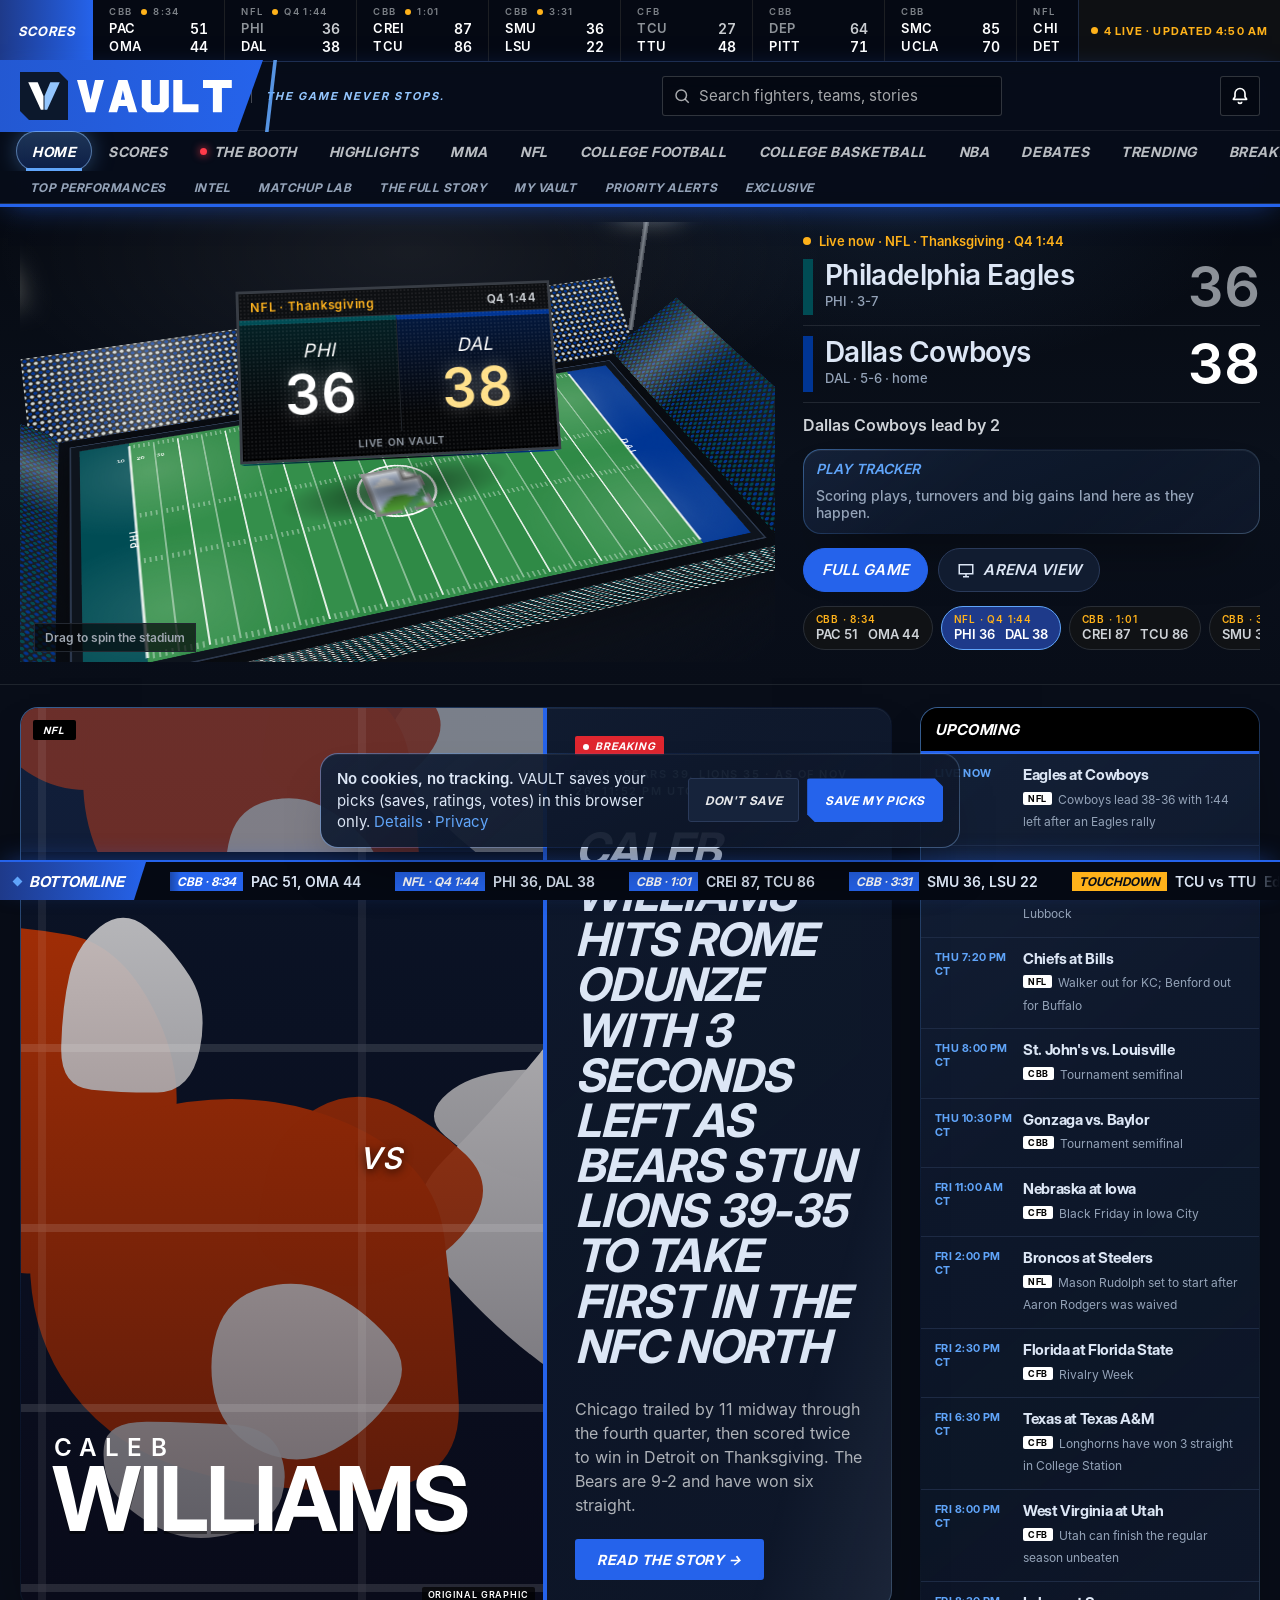
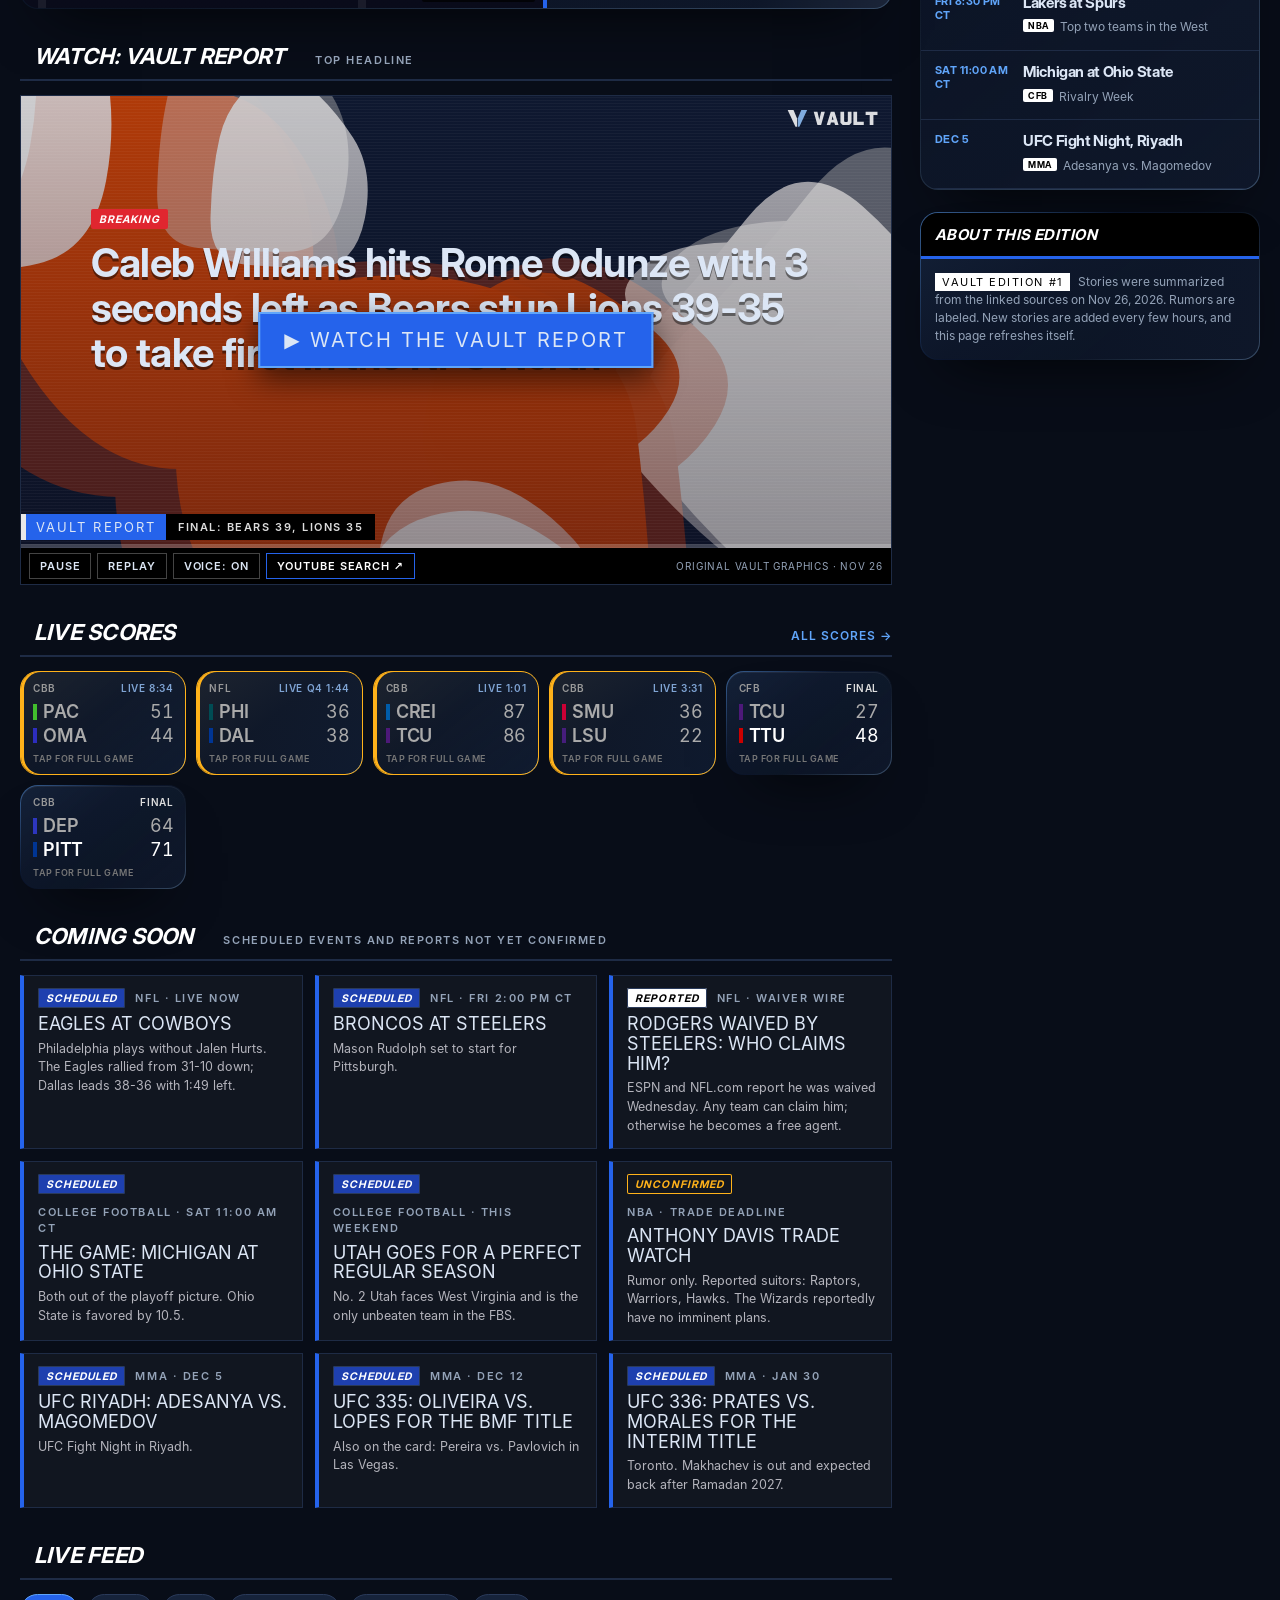
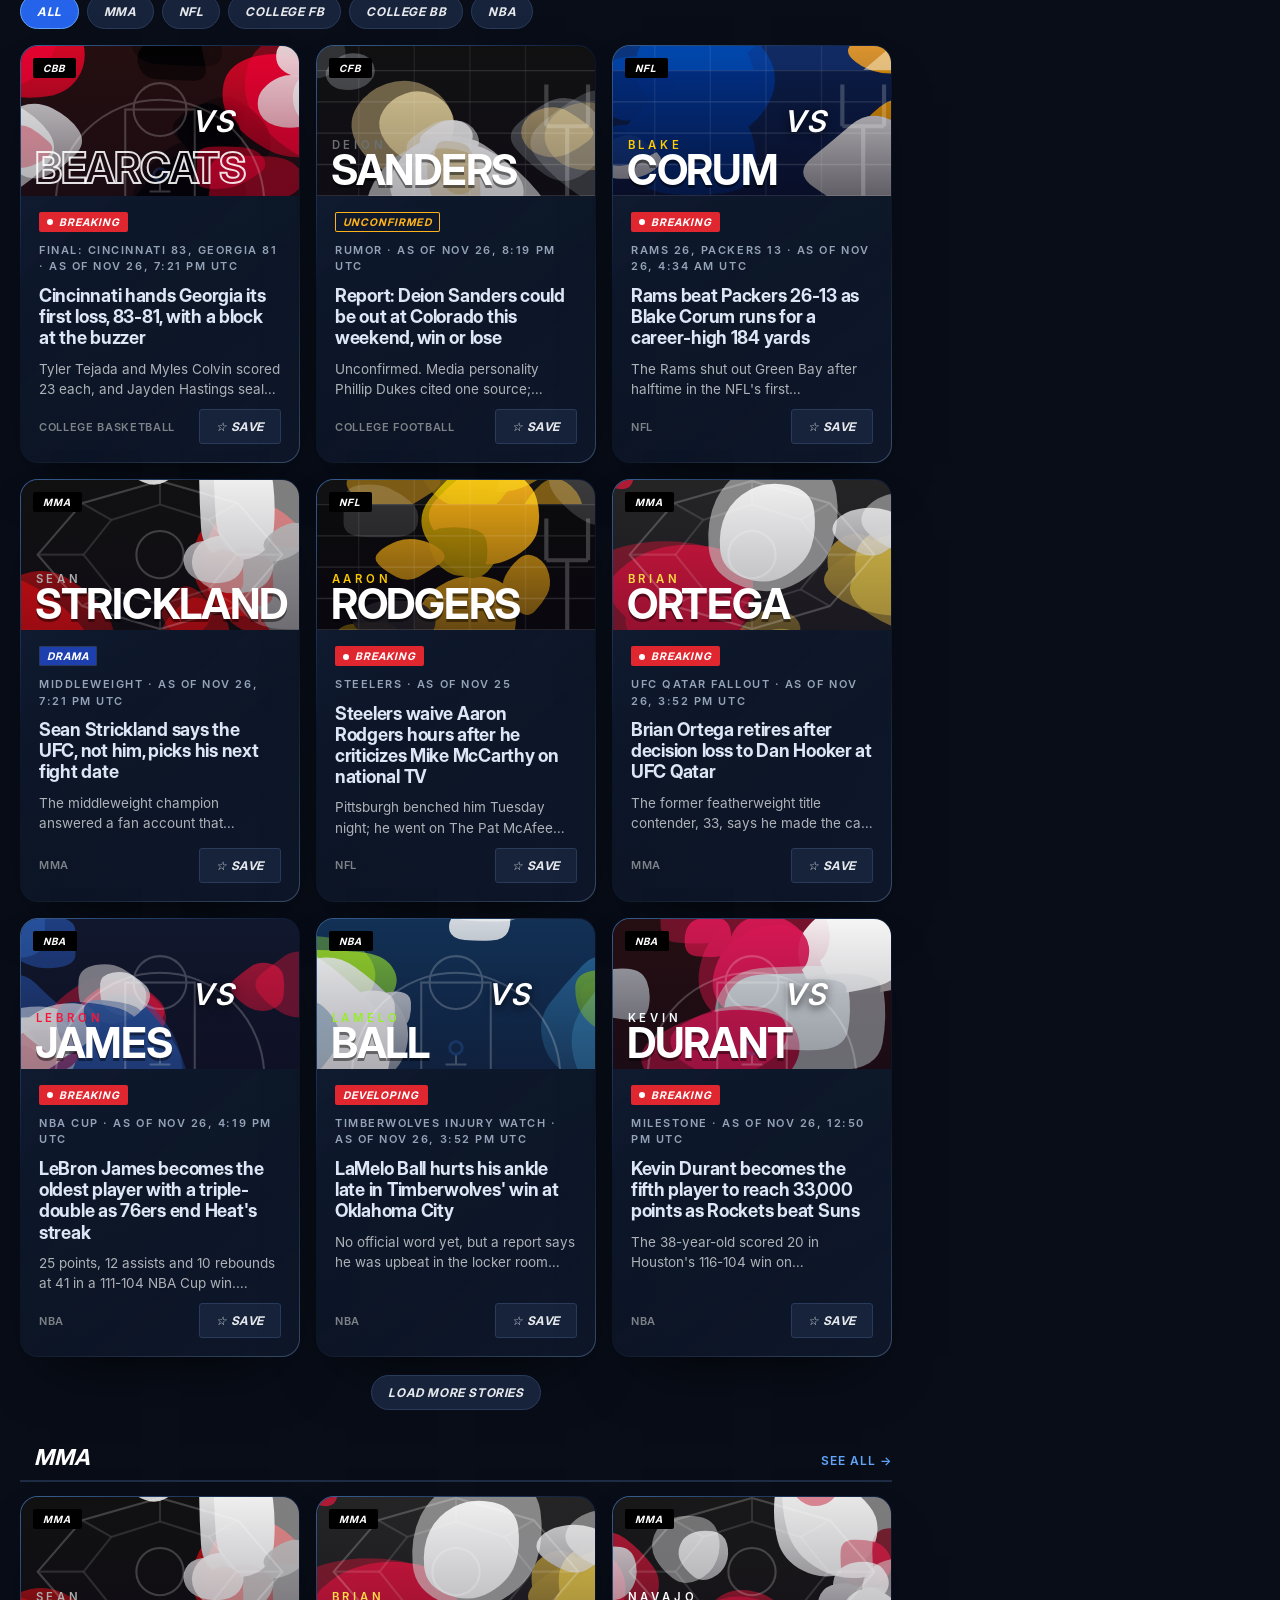
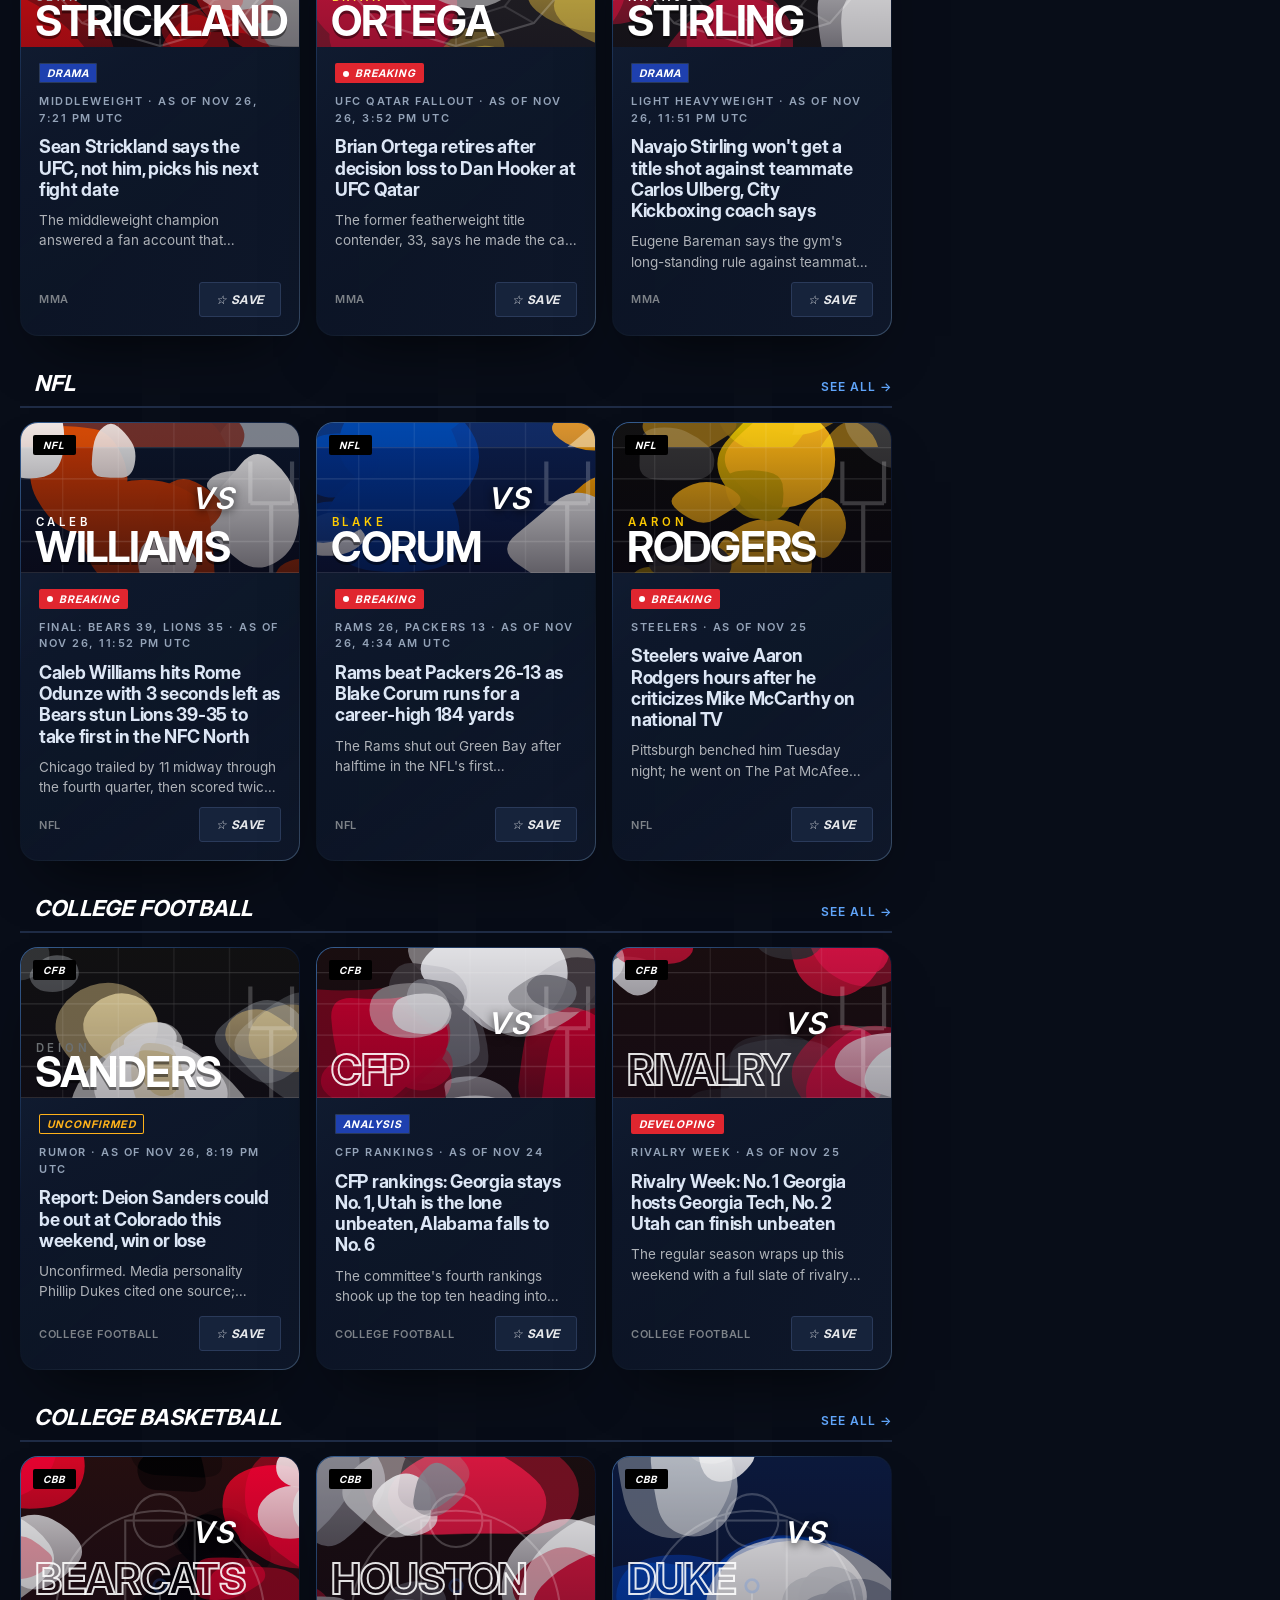
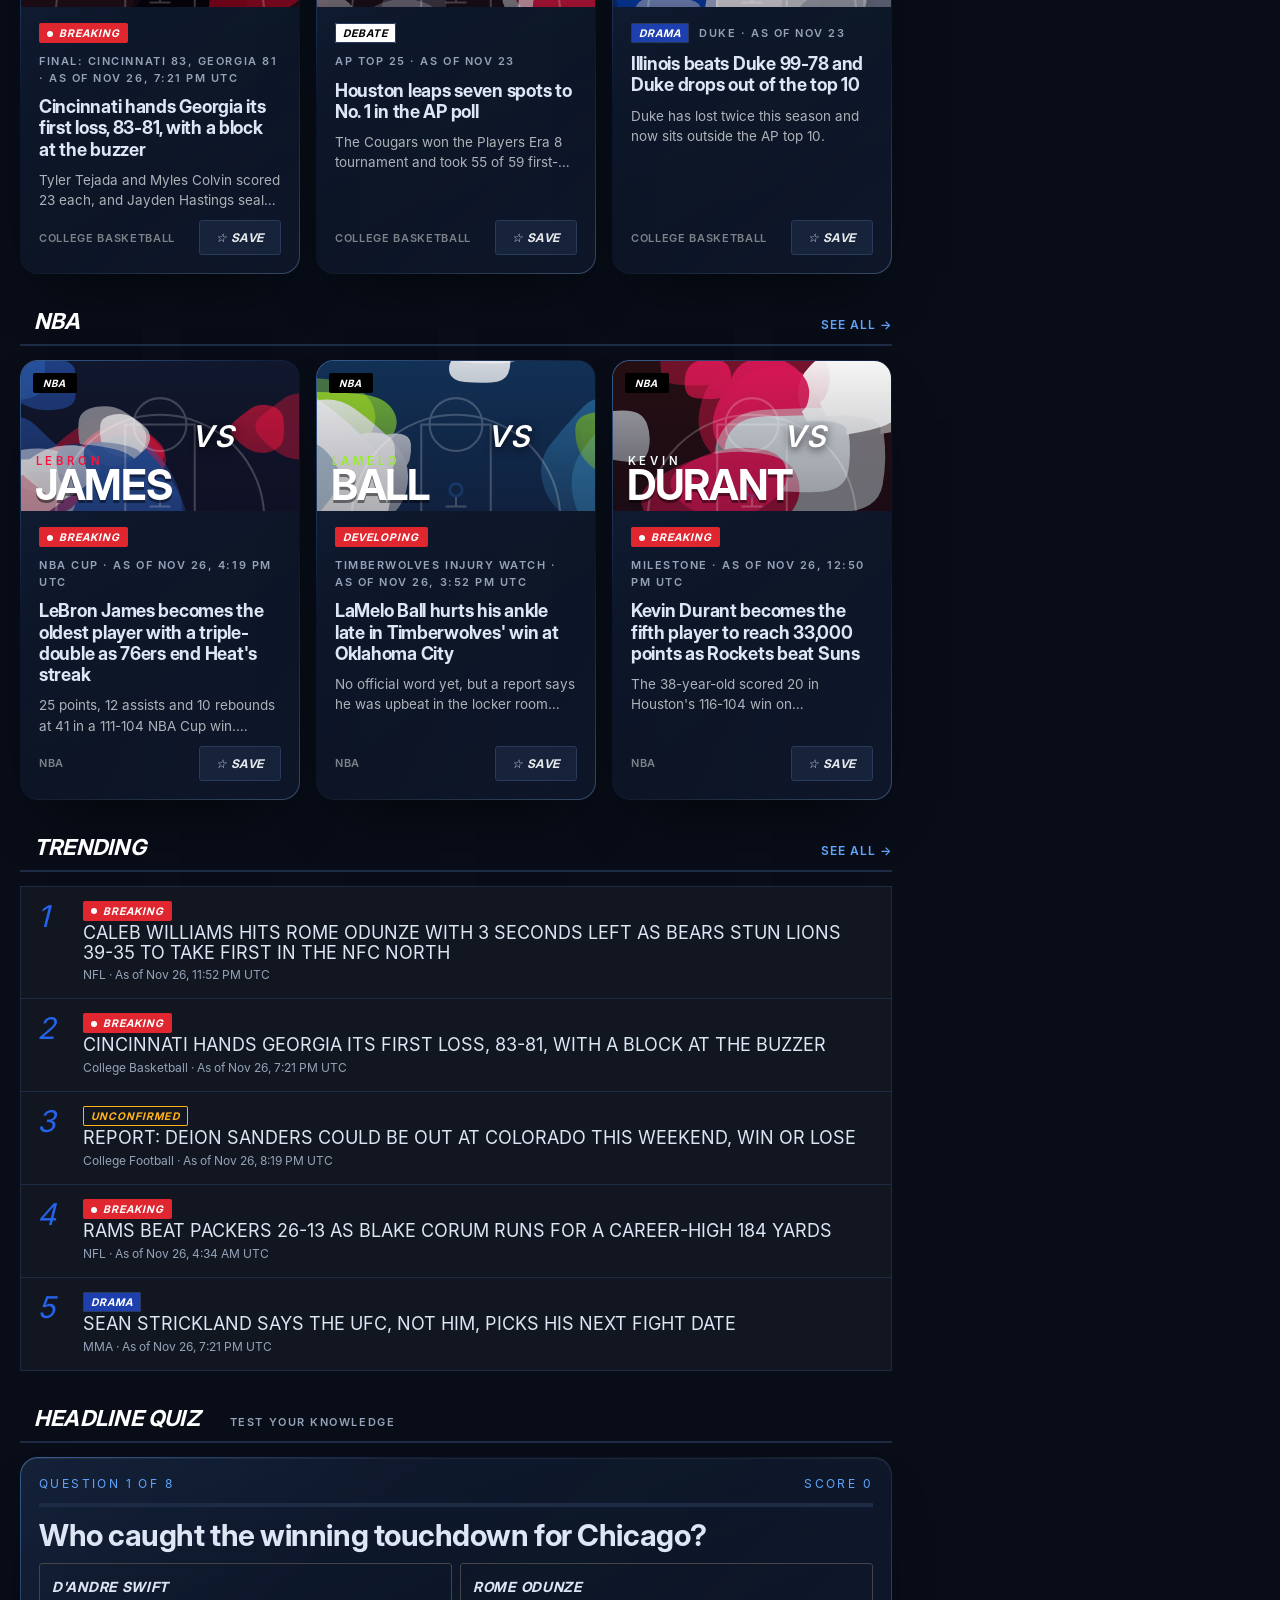
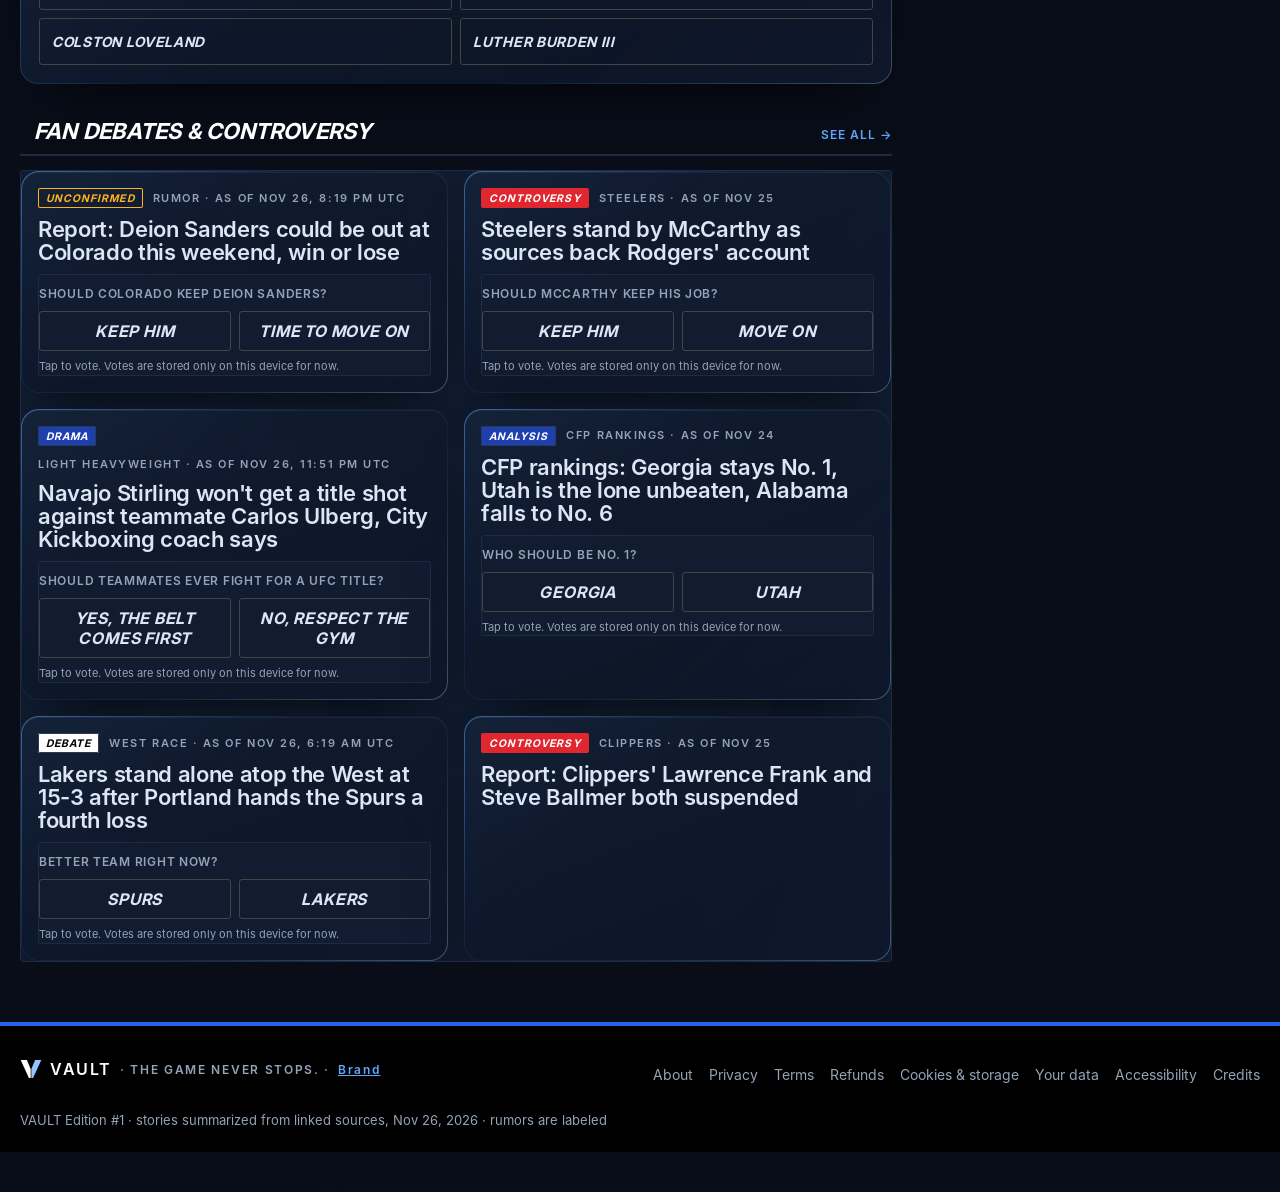
==== commit 1cf98480: "Mark today's finished games final from the live feed; distinct names inside every crew Co-Authored-B" ====
--- a/index.html
+++ b/index.html
@@ -5,8 +5,8 @@
 <meta name="theme-color" content="#2563eb">
 <link rel="icon" type="image/svg+xml" href="data:image/svg+xml,%3Csvg%20xmlns%3D%22http%3A//www.w3.org/2000/svg%22%20viewBox%3D%220%200%2064%2064%22%3E%3Ctitle%3EVAULT%20app%20icon%3C/title%3E%3Crect%20width%3D%2264%22%20height%3D%2264%22%20fill%3D%22%23173F2D%22/%3E%3Cg%20transform%3D%22translate%288%208%29%20scale%28.75%29%22%3E%3Cpath%20fill%3D%22%23FFFFFF%22%20d%3D%22M2%206H20L31%2032V58H26Z%22/%3E%3Cpath%20fill%3D%22%23B8C2BC%22%20d%3D%22M62%206H44L33%2032V58H38Z%22/%3E%3C/g%3E%3C/svg%3E">
 <link rel="apple-touch-icon" href="data:image/svg+xml,%3Csvg%20xmlns%3D%22http%3A//www.w3.org/2000/svg%22%20viewBox%3D%220%200%2064%2064%22%3E%3Ctitle%3EVAULT%20app%20icon%3C/title%3E%3Crect%20width%3D%2264%22%20height%3D%2264%22%20fill%3D%22%23173F2D%22/%3E%3Cg%20transform%3D%22translate%288%208%29%20scale%28.75%29%22%3E%3Cpath%20fill%3D%22%23FFFFFF%22%20d%3D%22M2%206H20L31%2032V58H26Z%22/%3E%3Cpath%20fill%3D%22%23B8C2BC%22%20d%3D%22M62%206H44L33%2032V58H38Z%22/%3E%3C/g%3E%3C/svg%3E">
-<link rel="stylesheet" href="styles.css?v=202611262135">
-<link rel="stylesheet" href="fx.css?v=202611262135">
+<link rel="stylesheet" href="styles.css?v=202611262150">
+<link rel="stylesheet" href="fx.css?v=202611262150">
 </head><body>
 <div id="splash" class="splash" role="status" aria-label="Loading VAULT"><svg class="sp-svg" viewBox="0 0 260 150" aria-hidden="true"><g class="sp-sym" transform="translate(98 0)"><path class="sp-l" fill="#FFFFFF" d="M2 6H20L31 32V58H26Z"/><path class="sp-r" fill="#93c5fd" d="M62 6H44L33 32V58H38Z"/></g><g transform="translate(51 80) scale(.92)"><path class="sp-ch" style="--i:0" fill="#FFFFFF" fill-rule="evenodd" transform="translate(0 0)" d="M0 0H10L15 22L20 0H30L20 36H10Z"/><path class="sp-ch" style="--i:1" fill="#FFFFFF" fill-rule="evenodd" transform="translate(35 0)" d="M0 36L11 0H21L32 36H22.5L20.5 29H11.5L9.5 36ZM13.7 22H18.3L16 11.5Z"/><path class="sp-ch" style="--i:2" fill="#FFFFFF" fill-rule="evenodd" transform="translate(72 0)" d="M0 0H10V26L12 28H18L20 26V0H30V30L24 36H6L0 30Z"/><path class="sp-ch" style="--i:3" fill="#FFFFFF" fill-rule="evenodd" transform="translate(107 0)" d="M0 0H10V27H28V36H0Z"/><path class="sp-ch" style="--i:4" fill="#FFFFFF" fill-rule="evenodd" transform="translate(140 0)" d="M0 0H32V9H21V36H11V9H0Z"/></g><text class="sp-slog" x="130" y="140" text-anchor="middle" font-family="Arial Black,Arial,sans-serif" font-weight="900" font-size="9.5" letter-spacing="2.6" fill="#dce6f5">THE GAME NEVER STOPS.</text></svg><div class="sp-bar"><i></i></div></div>
 <div id="app">
@@ -36,10 +36,10 @@
  </footer>
 </div>
 <script>setTimeout(function(){var s=document.getElementById("splash");if(s)s.remove()},7000)</script>
-<script src="legal.js?v=202611262135"></script>
-<script src="premium.js?v=202611262135"></script>
-<script src="social.js?v=202611262135"></script>
-<script src="ads.js?v=202611262135"></script>
-<script src="app.js?v=202611262135"></script>
-<script src="fx.js?v=202611262135"></script>
+<script src="legal.js?v=202611262150"></script>
+<script src="premium.js?v=202611262150"></script>
+<script src="social.js?v=202611262150"></script>
+<script src="ads.js?v=202611262150"></script>
+<script src="app.js?v=202611262150"></script>
+<script src="fx.js?v=202611262150"></script>
 </body></html>
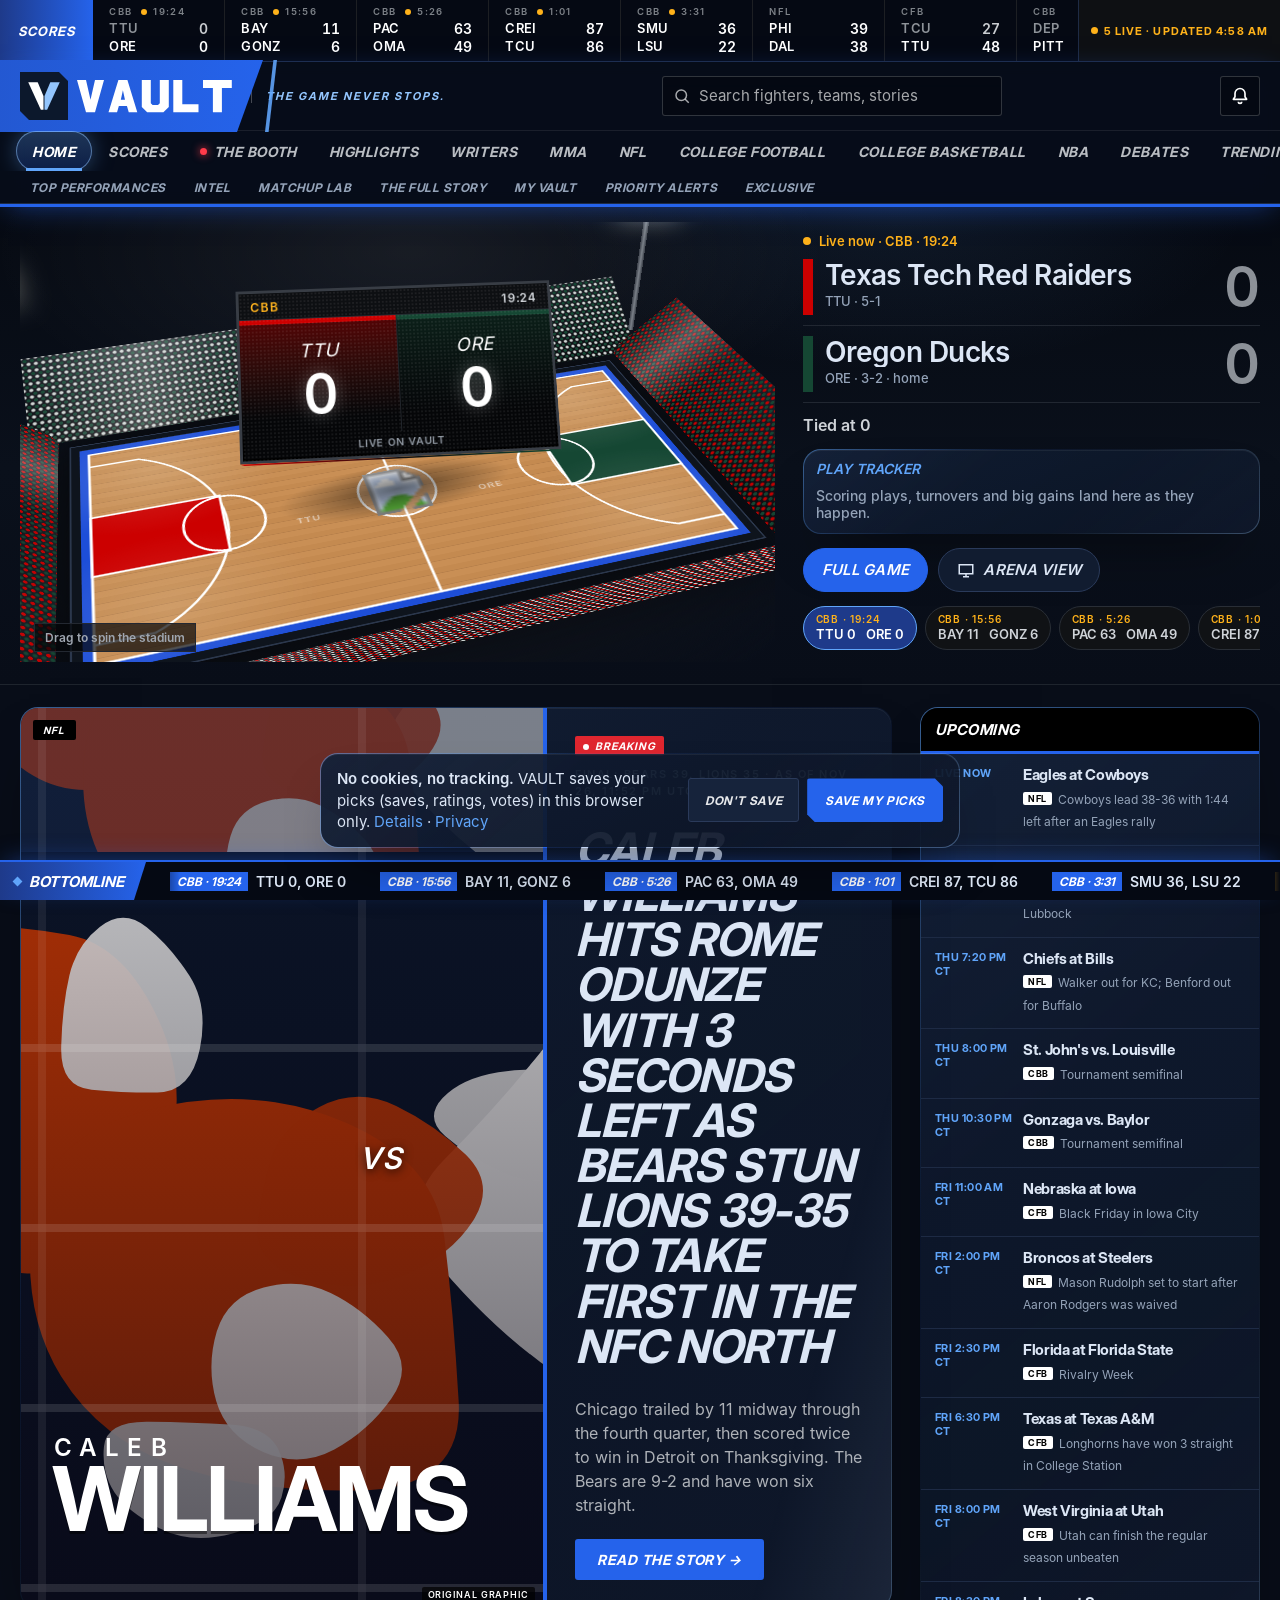
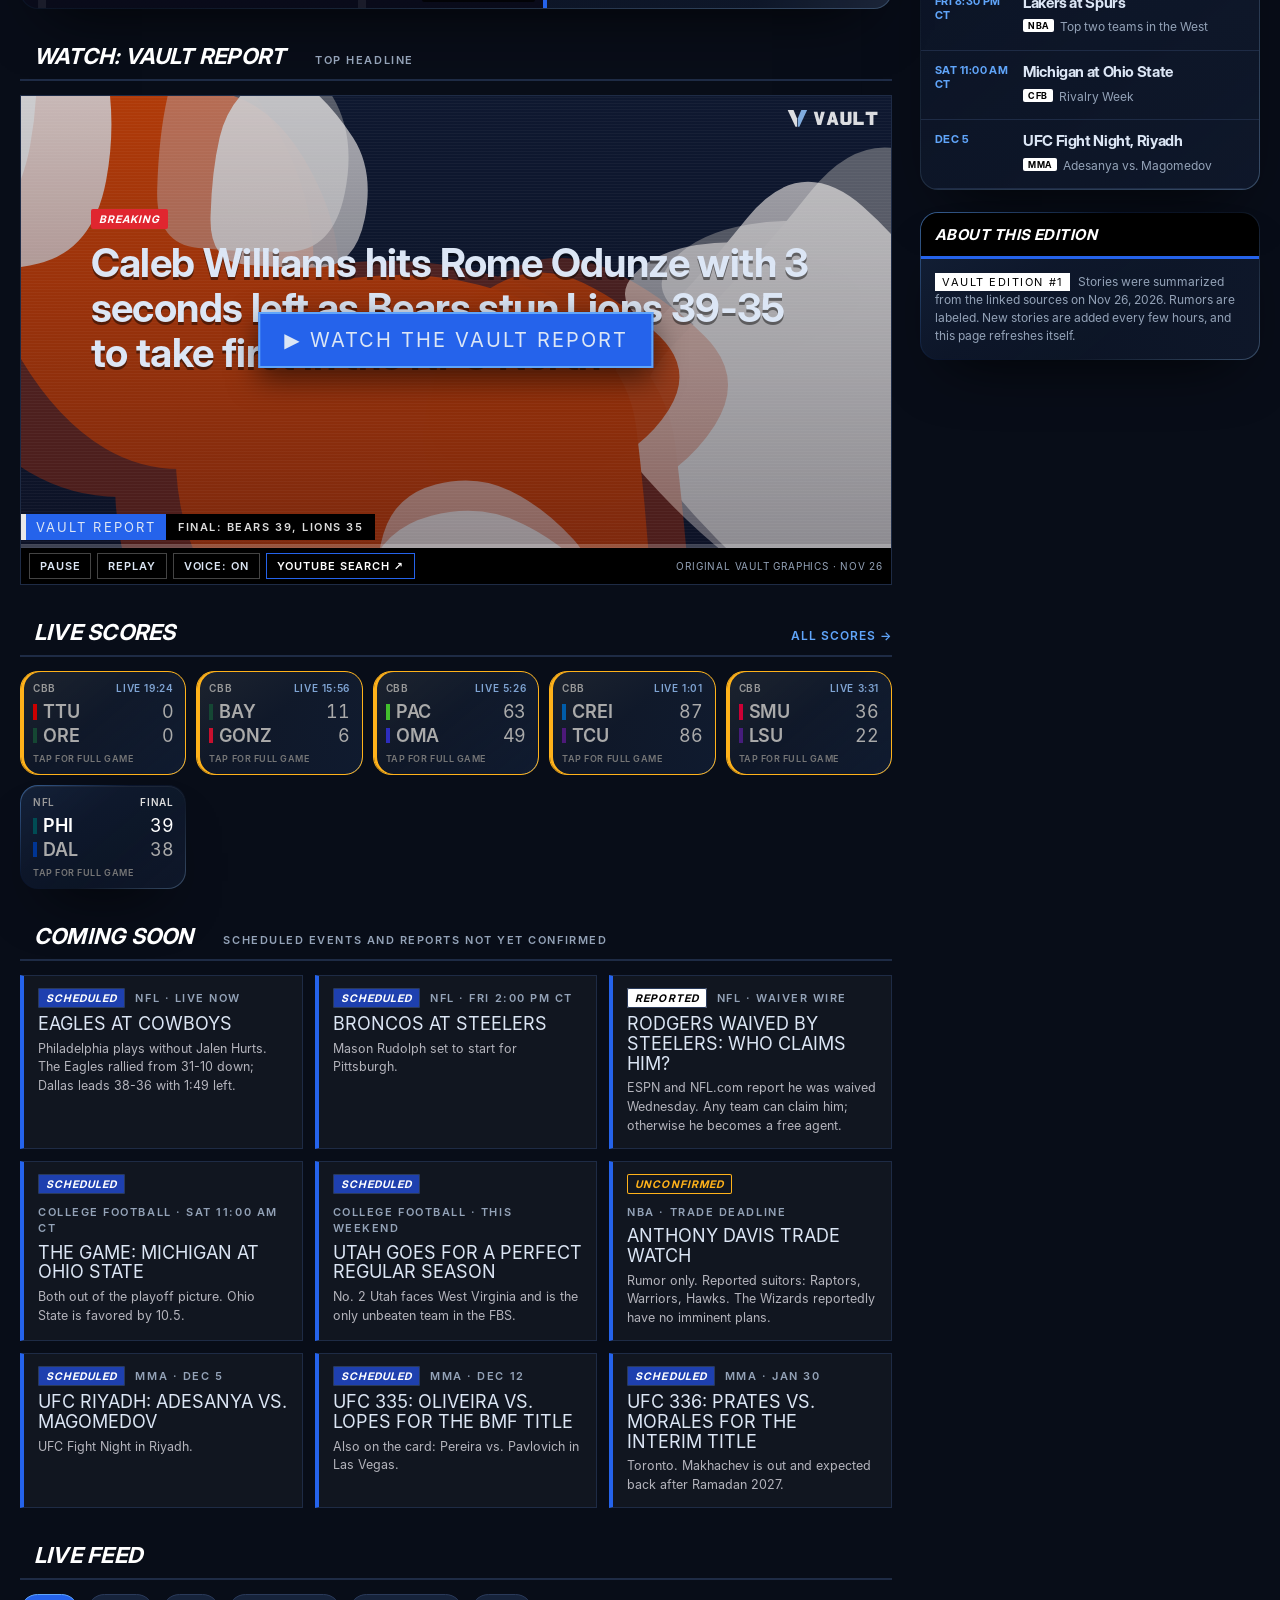
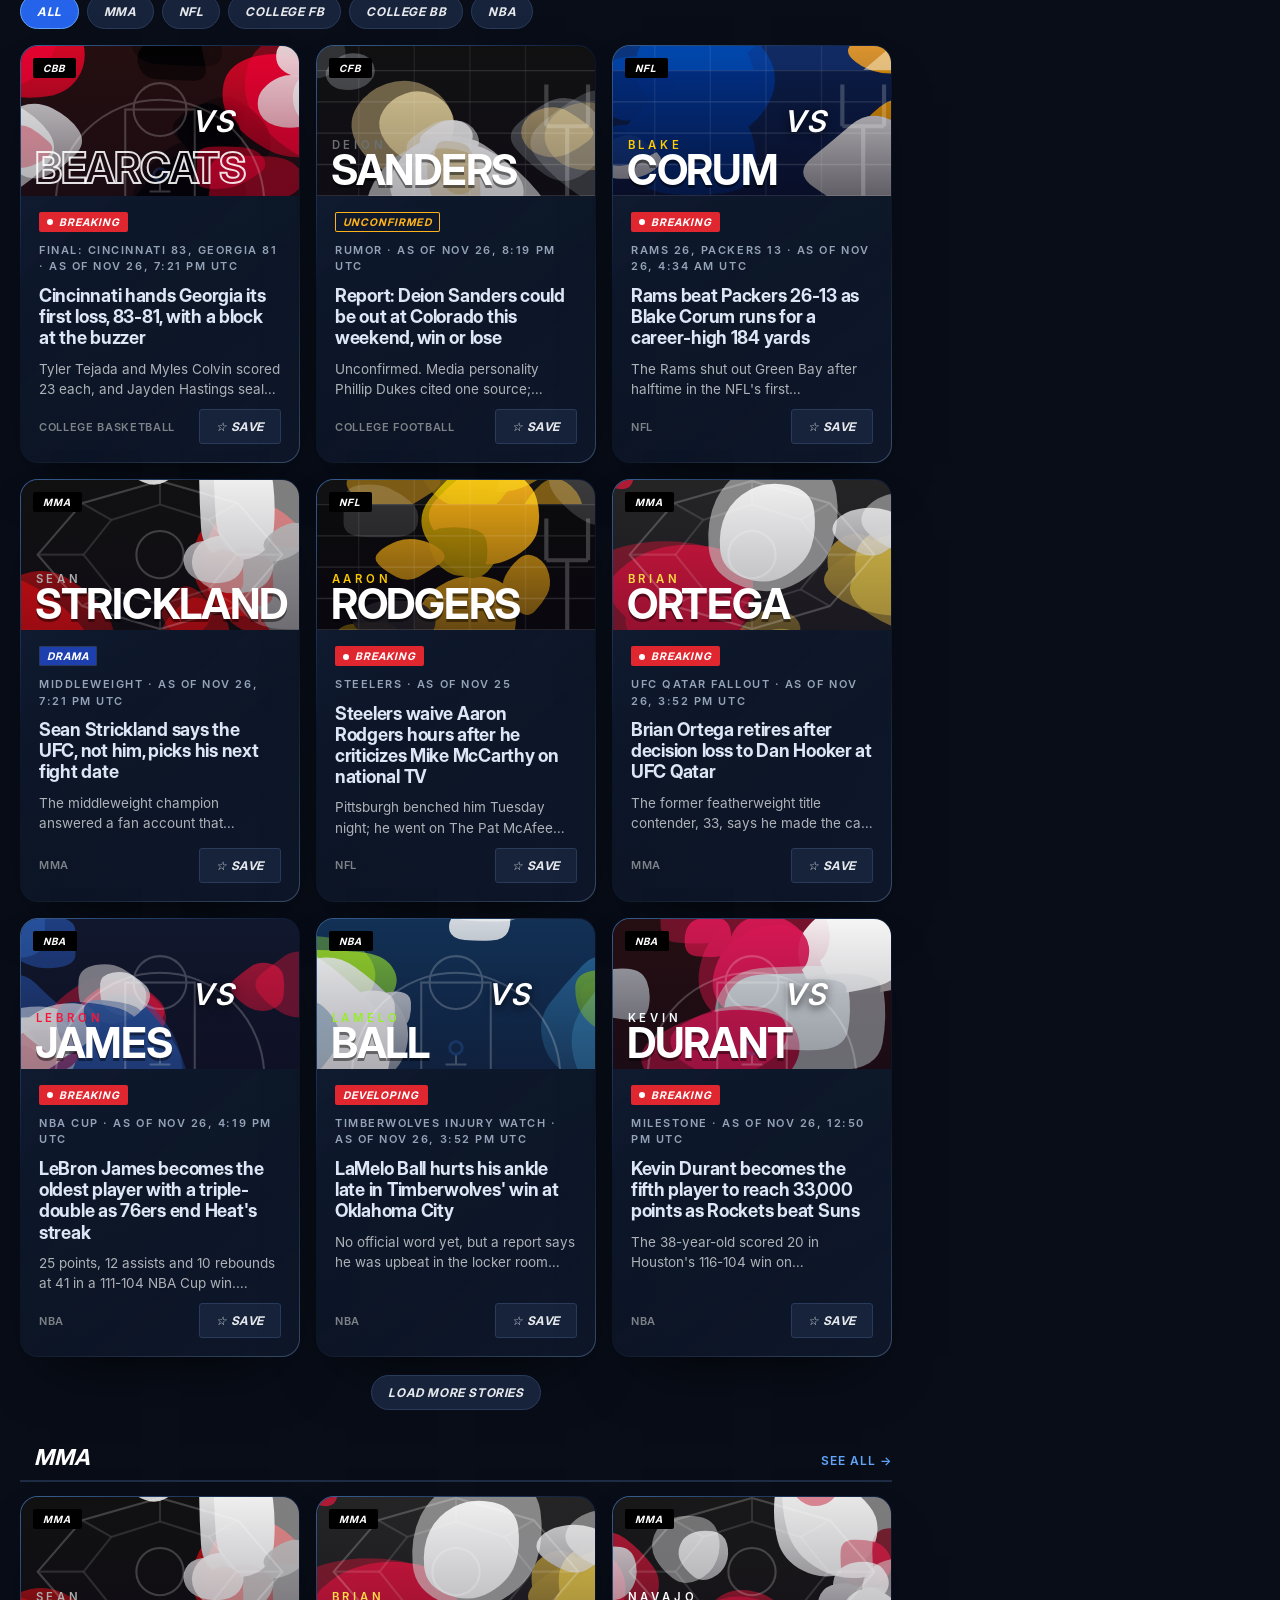
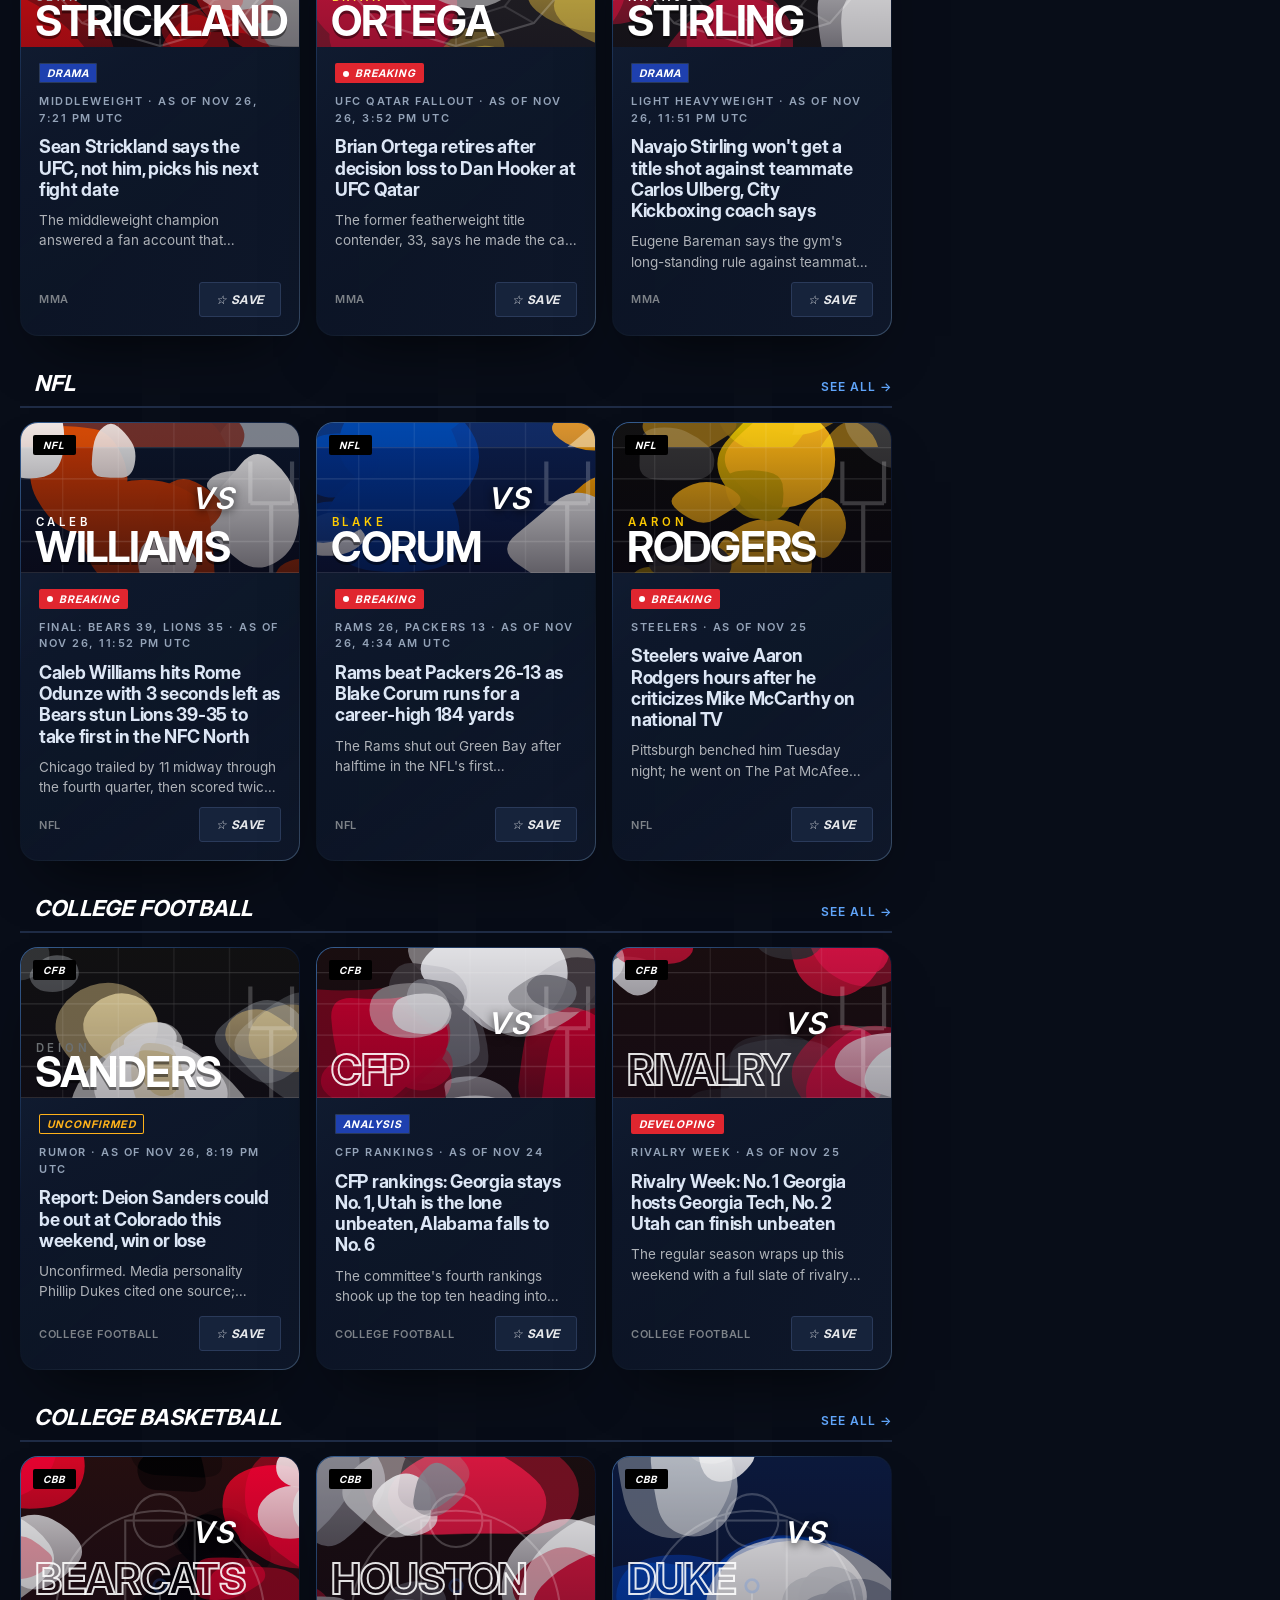
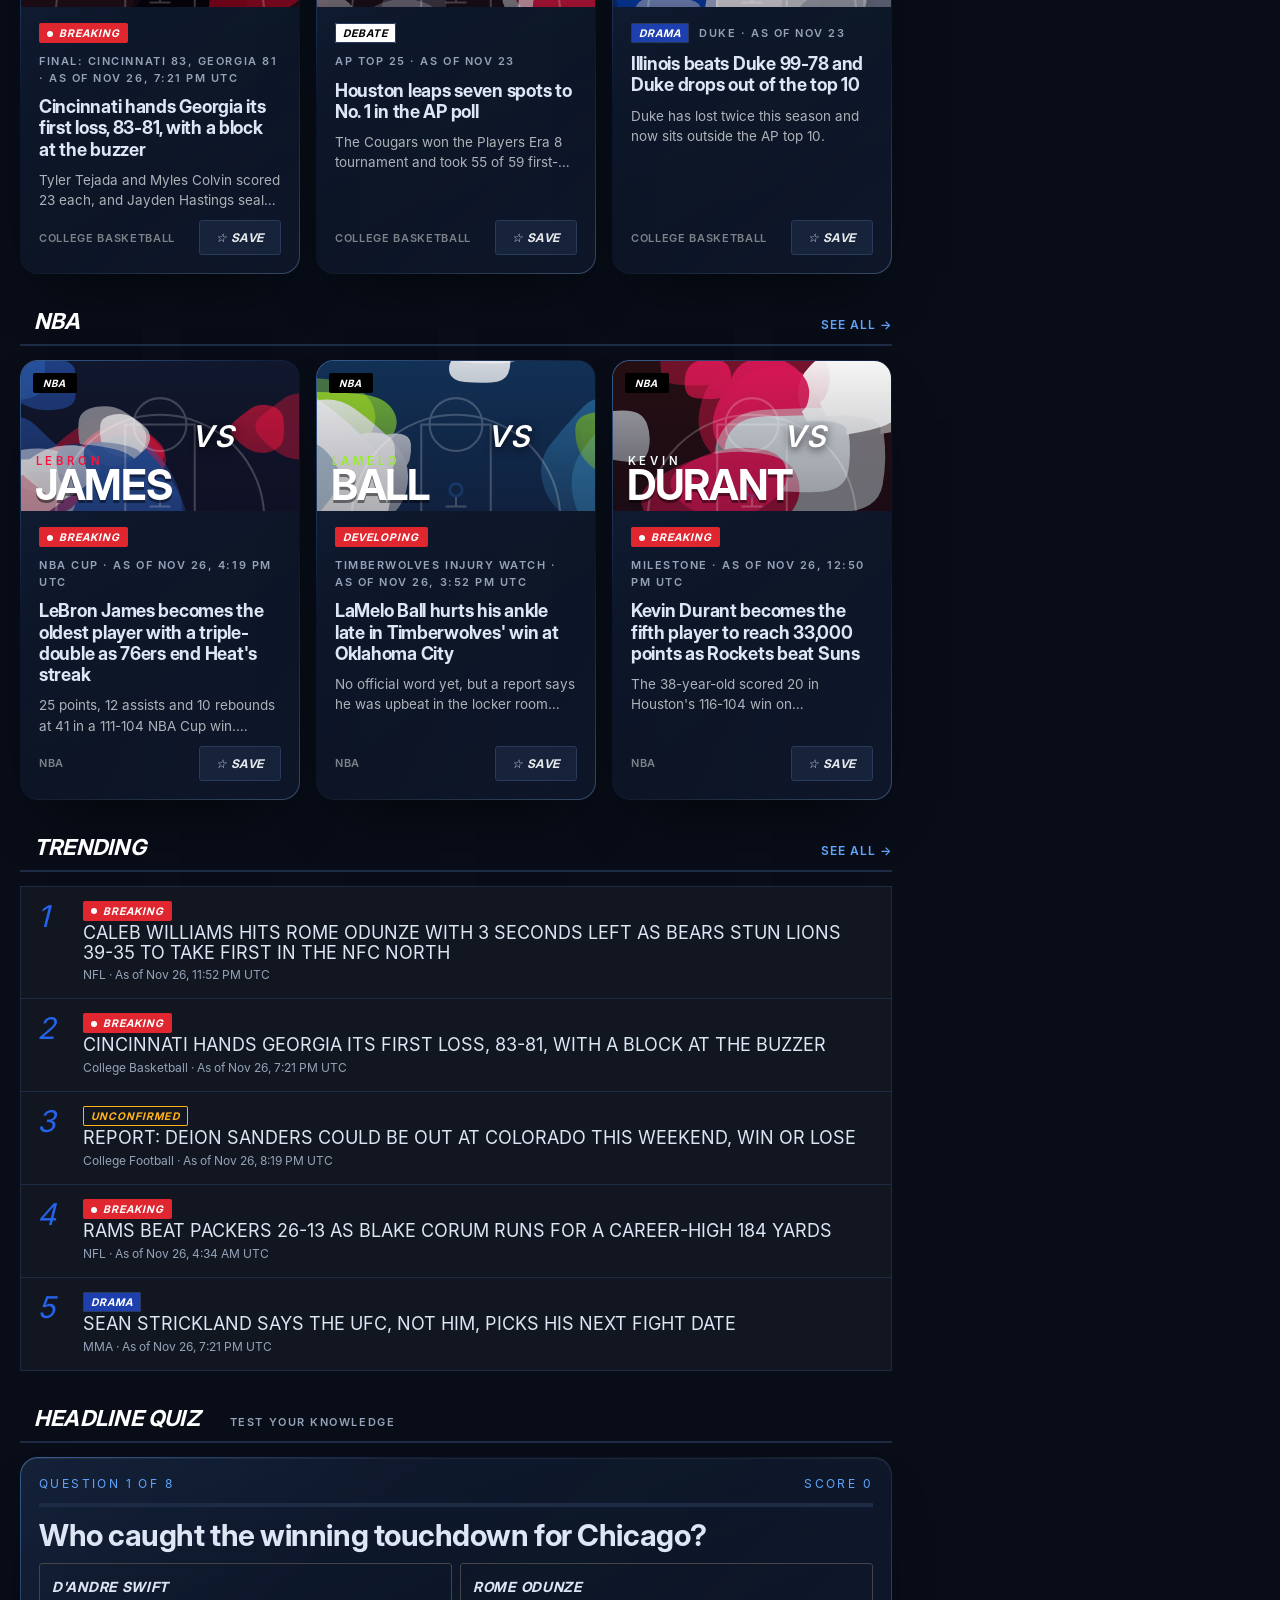
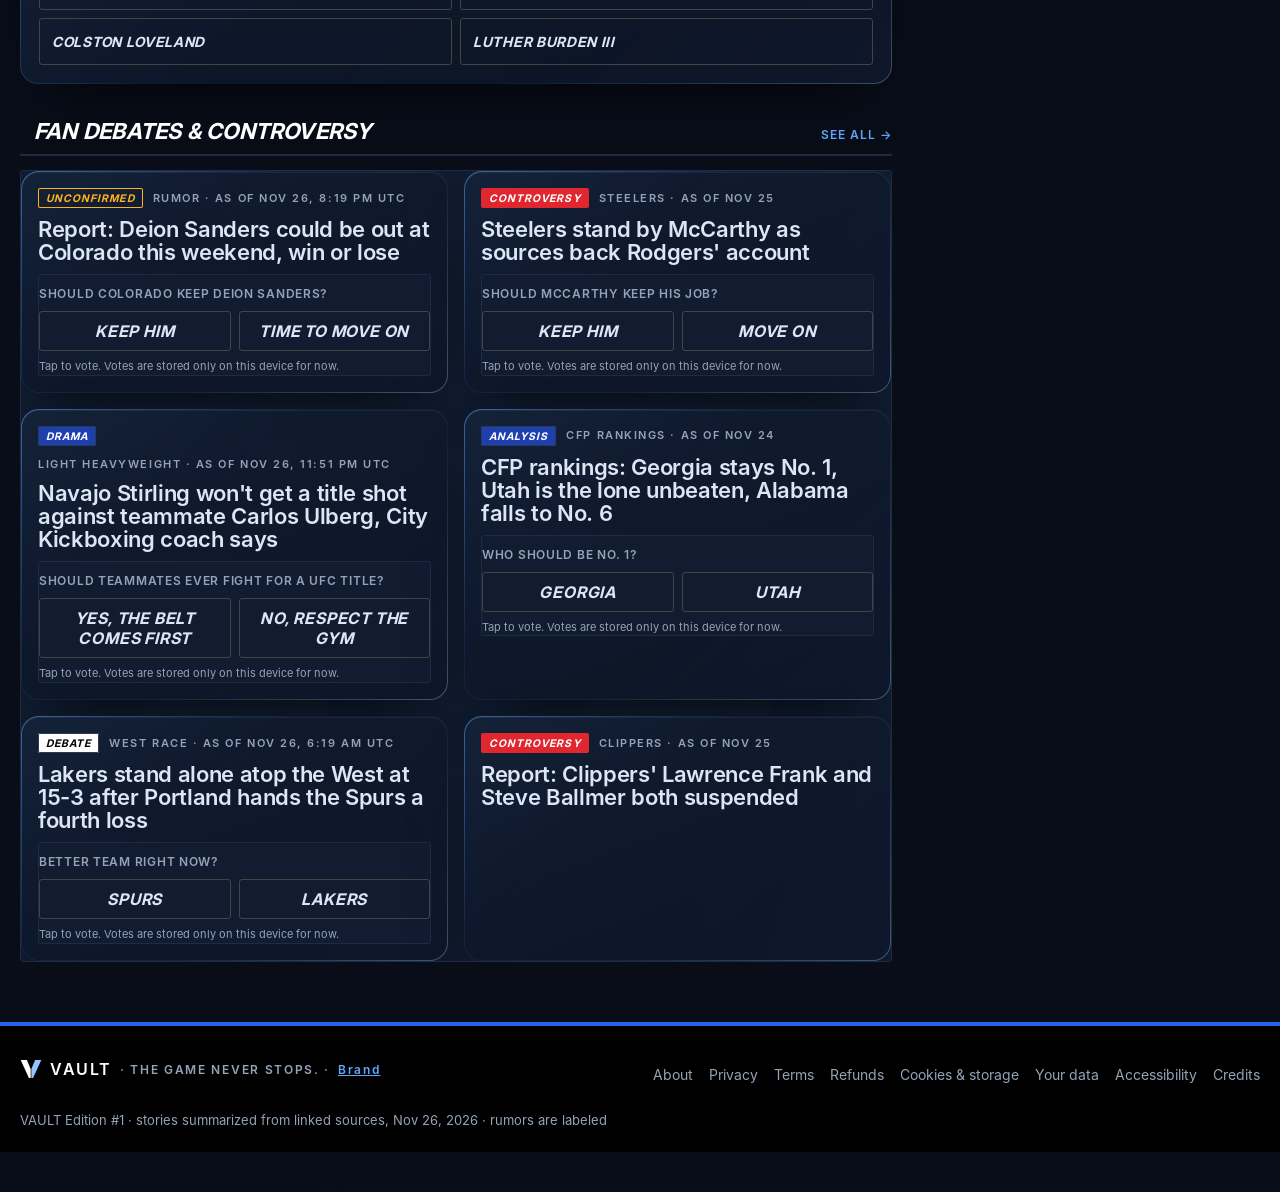
==== commit a72dbd22: "VAULT Writers: fictional reporters file columns and quick takes on every game - New Writers page (#c" ====
--- a/index.html
+++ b/index.html
@@ -5,8 +5,8 @@
 <meta name="theme-color" content="#2563eb">
 <link rel="icon" type="image/svg+xml" href="data:image/svg+xml,%3Csvg%20xmlns%3D%22http%3A//www.w3.org/2000/svg%22%20viewBox%3D%220%200%2064%2064%22%3E%3Ctitle%3EVAULT%20app%20icon%3C/title%3E%3Crect%20width%3D%2264%22%20height%3D%2264%22%20fill%3D%22%23173F2D%22/%3E%3Cg%20transform%3D%22translate%288%208%29%20scale%28.75%29%22%3E%3Cpath%20fill%3D%22%23FFFFFF%22%20d%3D%22M2%206H20L31%2032V58H26Z%22/%3E%3Cpath%20fill%3D%22%23B8C2BC%22%20d%3D%22M62%206H44L33%2032V58H38Z%22/%3E%3C/g%3E%3C/svg%3E">
 <link rel="apple-touch-icon" href="data:image/svg+xml,%3Csvg%20xmlns%3D%22http%3A//www.w3.org/2000/svg%22%20viewBox%3D%220%200%2064%2064%22%3E%3Ctitle%3EVAULT%20app%20icon%3C/title%3E%3Crect%20width%3D%2264%22%20height%3D%2264%22%20fill%3D%22%23173F2D%22/%3E%3Cg%20transform%3D%22translate%288%208%29%20scale%28.75%29%22%3E%3Cpath%20fill%3D%22%23FFFFFF%22%20d%3D%22M2%206H20L31%2032V58H26Z%22/%3E%3Cpath%20fill%3D%22%23B8C2BC%22%20d%3D%22M62%206H44L33%2032V58H38Z%22/%3E%3C/g%3E%3C/svg%3E">
-<link rel="stylesheet" href="styles.css?v=202611262150">
-<link rel="stylesheet" href="fx.css?v=202611262150">
+<link rel="stylesheet" href="styles.css?v=202611262159">
+<link rel="stylesheet" href="fx.css?v=202611262159">
 </head><body>
 <div id="splash" class="splash" role="status" aria-label="Loading VAULT"><svg class="sp-svg" viewBox="0 0 260 150" aria-hidden="true"><g class="sp-sym" transform="translate(98 0)"><path class="sp-l" fill="#FFFFFF" d="M2 6H20L31 32V58H26Z"/><path class="sp-r" fill="#93c5fd" d="M62 6H44L33 32V58H38Z"/></g><g transform="translate(51 80) scale(.92)"><path class="sp-ch" style="--i:0" fill="#FFFFFF" fill-rule="evenodd" transform="translate(0 0)" d="M0 0H10L15 22L20 0H30L20 36H10Z"/><path class="sp-ch" style="--i:1" fill="#FFFFFF" fill-rule="evenodd" transform="translate(35 0)" d="M0 36L11 0H21L32 36H22.5L20.5 29H11.5L9.5 36ZM13.7 22H18.3L16 11.5Z"/><path class="sp-ch" style="--i:2" fill="#FFFFFF" fill-rule="evenodd" transform="translate(72 0)" d="M0 0H10V26L12 28H18L20 26V0H30V30L24 36H6L0 30Z"/><path class="sp-ch" style="--i:3" fill="#FFFFFF" fill-rule="evenodd" transform="translate(107 0)" d="M0 0H10V27H28V36H0Z"/><path class="sp-ch" style="--i:4" fill="#FFFFFF" fill-rule="evenodd" transform="translate(140 0)" d="M0 0H32V9H21V36H11V9H0Z"/></g><text class="sp-slog" x="130" y="140" text-anchor="middle" font-family="Arial Black,Arial,sans-serif" font-weight="900" font-size="9.5" letter-spacing="2.6" fill="#dce6f5">THE GAME NEVER STOPS.</text></svg><div class="sp-bar"><i></i></div></div>
 <div id="app">
@@ -36,10 +36,10 @@
  </footer>
 </div>
 <script>setTimeout(function(){var s=document.getElementById("splash");if(s)s.remove()},7000)</script>
-<script src="legal.js?v=202611262150"></script>
-<script src="premium.js?v=202611262150"></script>
-<script src="social.js?v=202611262150"></script>
-<script src="ads.js?v=202611262150"></script>
-<script src="app.js?v=202611262150"></script>
-<script src="fx.js?v=202611262150"></script>
+<script src="legal.js?v=202611262159"></script>
+<script src="premium.js?v=202611262159"></script>
+<script src="social.js?v=202611262159"></script>
+<script src="ads.js?v=202611262159"></script>
+<script src="app.js?v=202611262159"></script>
+<script src="fx.js?v=202611262159"></script>
 </body></html>
--- a/fx.css
+++ b/fx.css
@@ -541,3 +541,23 @@
 .bth-pip{display:inline-block;vertical-align:middle;margin-right:8px}.bth-pip .bo-av{width:34px;height:34px;box-shadow:0 0 0 2px #facc15}
 .bth-chip.studio{border-color:#facc15!important;background:linear-gradient(135deg,rgba(250,204,21,.18),rgba(37,99,235,.18))!important}
 .bth-chip.studio em{color:#facc15!important}
+
+/* VAULT writers */
+.wcg{display:grid;grid-template-columns:repeat(auto-fill,minmax(340px,1fr));gap:16px}
+.wcol{background:#0b1018;border:1px solid #1c2638;border-top:4px solid var(--wc);padding:16px 16px 12px}
+.wcol-k{display:flex;align-items:center;gap:6px;font:800 italic 11px var(--sn-hd,"Arial Black",sans-serif);letter-spacing:.1em;text-transform:uppercase;color:#ffb21a}
+.wcol-k i{width:7px;height:7px;border-radius:50%;background:#ef4444;animation:hlPulse 1.6s infinite}
+.wcol h3{font:900 italic 21px/1.15 var(--sn-hd,"Arial Black",sans-serif);margin:6px 0 10px}
+.wcol h3 a{color:#fff;text-decoration:none}.wcol h3 a:hover{text-decoration:underline}
+.wcol-by{display:flex;align-items:center;gap:10px;margin-bottom:10px}
+.wcol-by b{display:block;color:#fff;font:800 14px var(--sn-bd,system-ui)}
+.wcol-by em,.wq em{font-style:normal;color:#8f98a5;font:600 12px var(--sn-bd,system-ui)}
+.wq-av .bo-av{width:38px;height:38px}
+.wcol p{color:#cfd6e0;font:500 15px/1.55 var(--sn-bd,system-ui);margin:0 0 10px}
+.wcol p.take{color:#fff;border-left:3px solid var(--wc);padding-left:10px;font-weight:600}
+.wq-h{font:800 12px var(--sn-bd,system-ui);text-transform:uppercase;letter-spacing:.08em;color:#8f98a5;margin:12px 0 6px}
+.wql{list-style:none;margin:0;padding:0}
+.wq{display:flex;gap:10px;padding:10px 0;border-top:1px solid #1c2638}
+.wq b{color:#fff;font:800 14px var(--sn-bd,system-ui)}
+.wq p{margin:4px 0 0;color:#cfd6e0;font:500 14px/1.45 var(--sn-bd,system-ui)}
+.wcbox{margin:18px 0}.wcbox-h{font:900 italic 22px var(--sn-hd,"Arial Black",sans-serif);text-transform:uppercase;color:#fff;margin:0 0 10px}
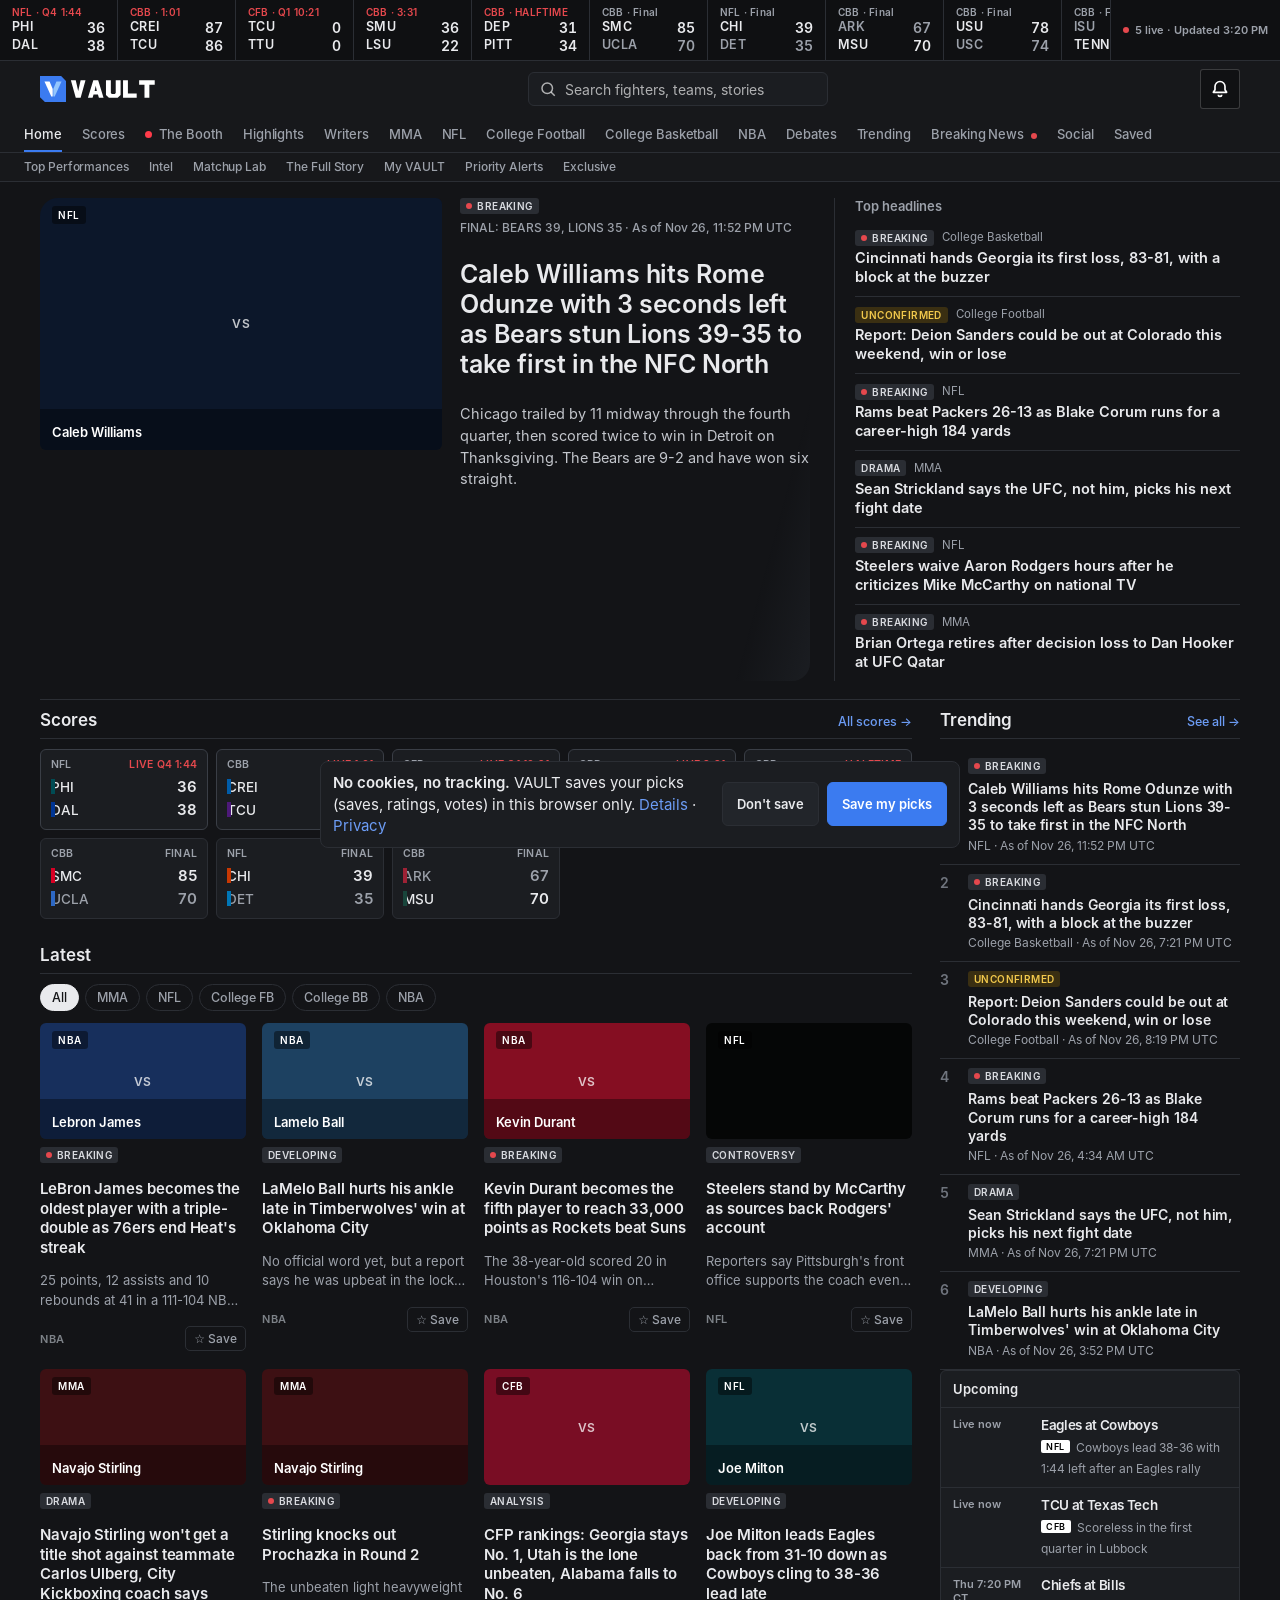
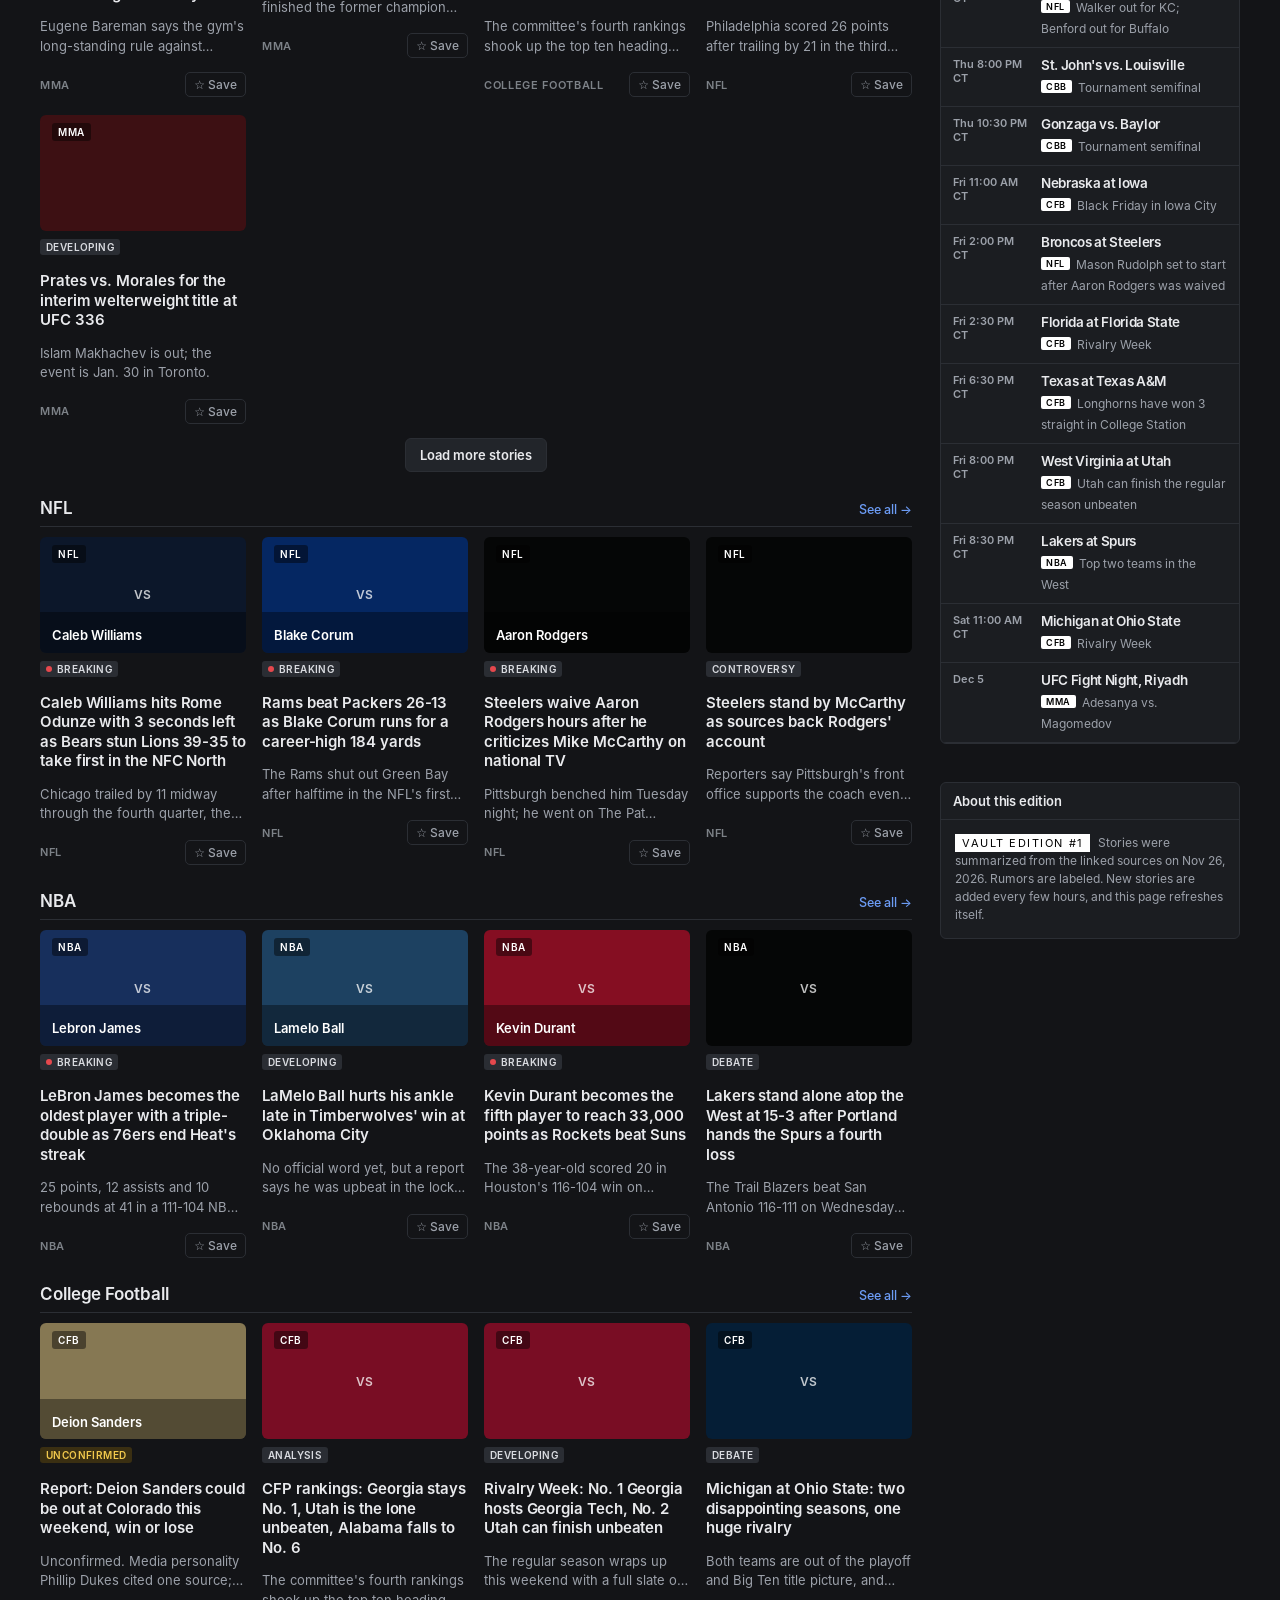
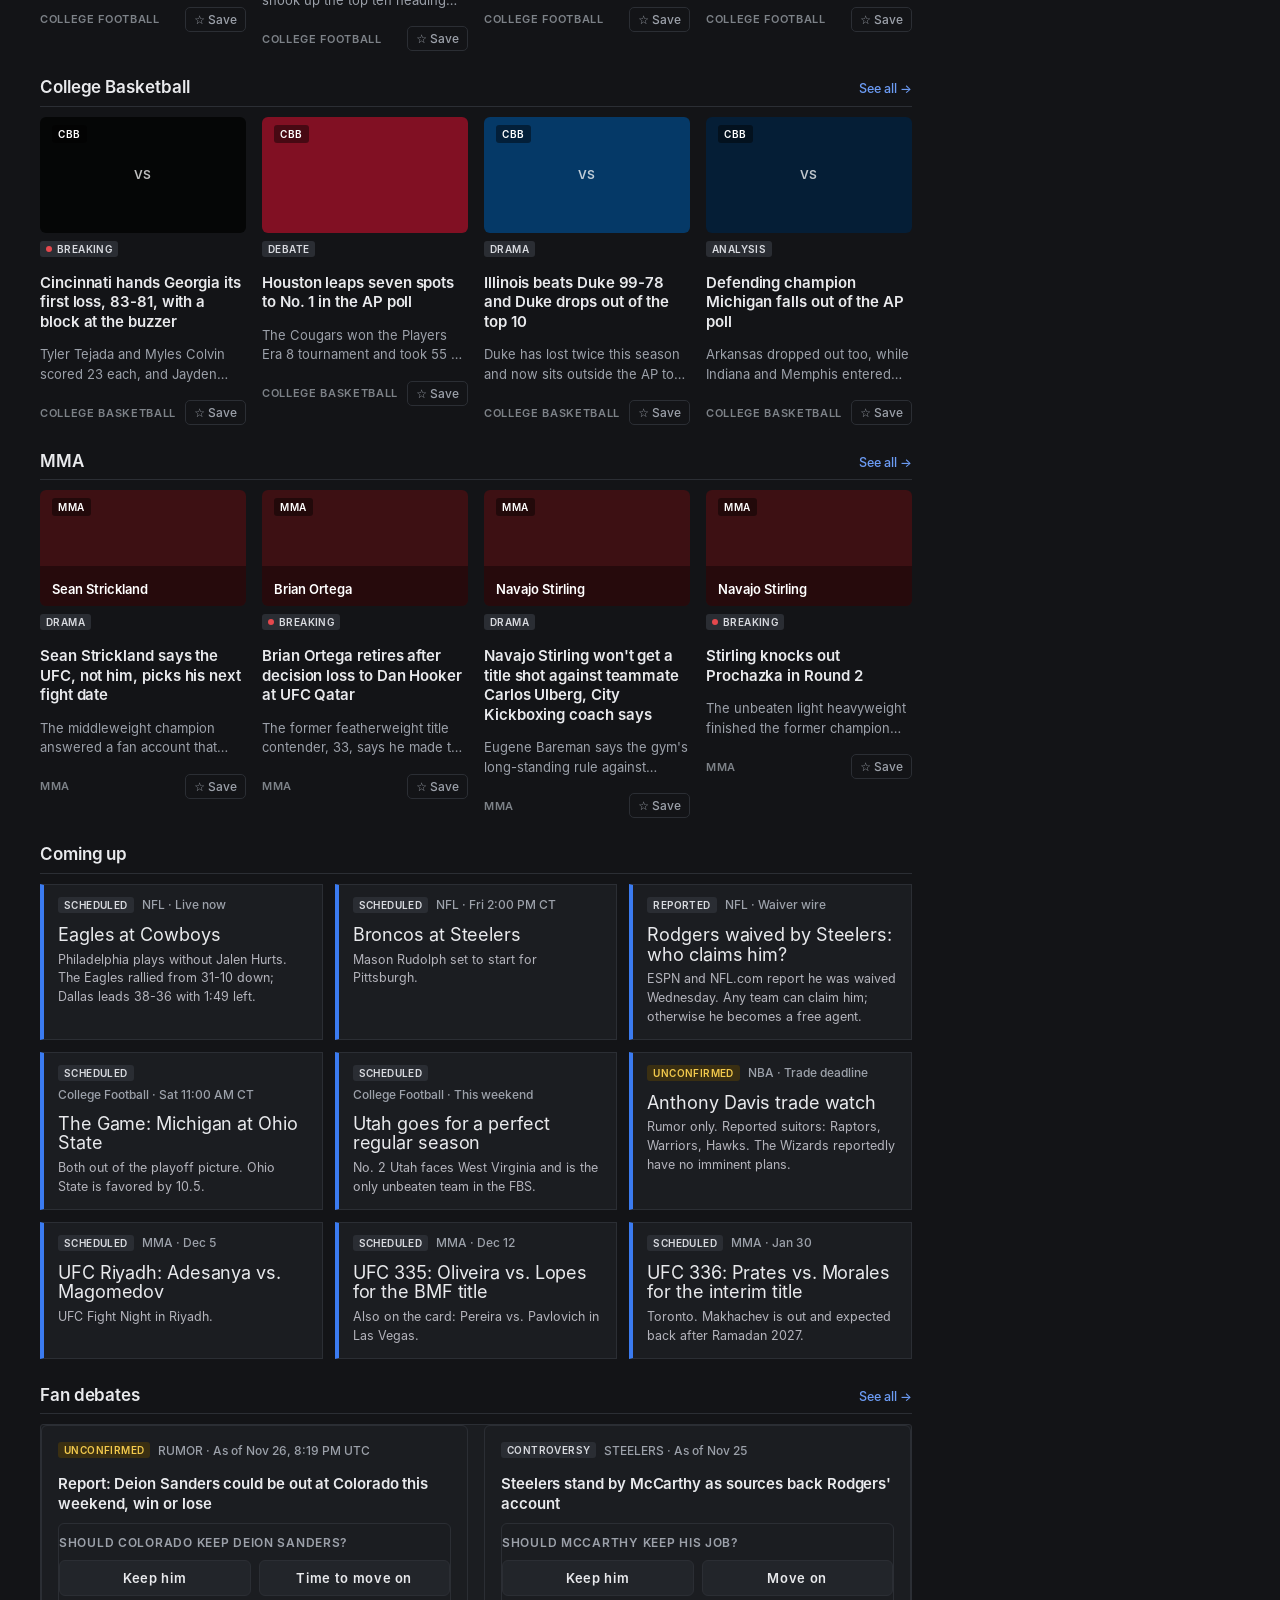
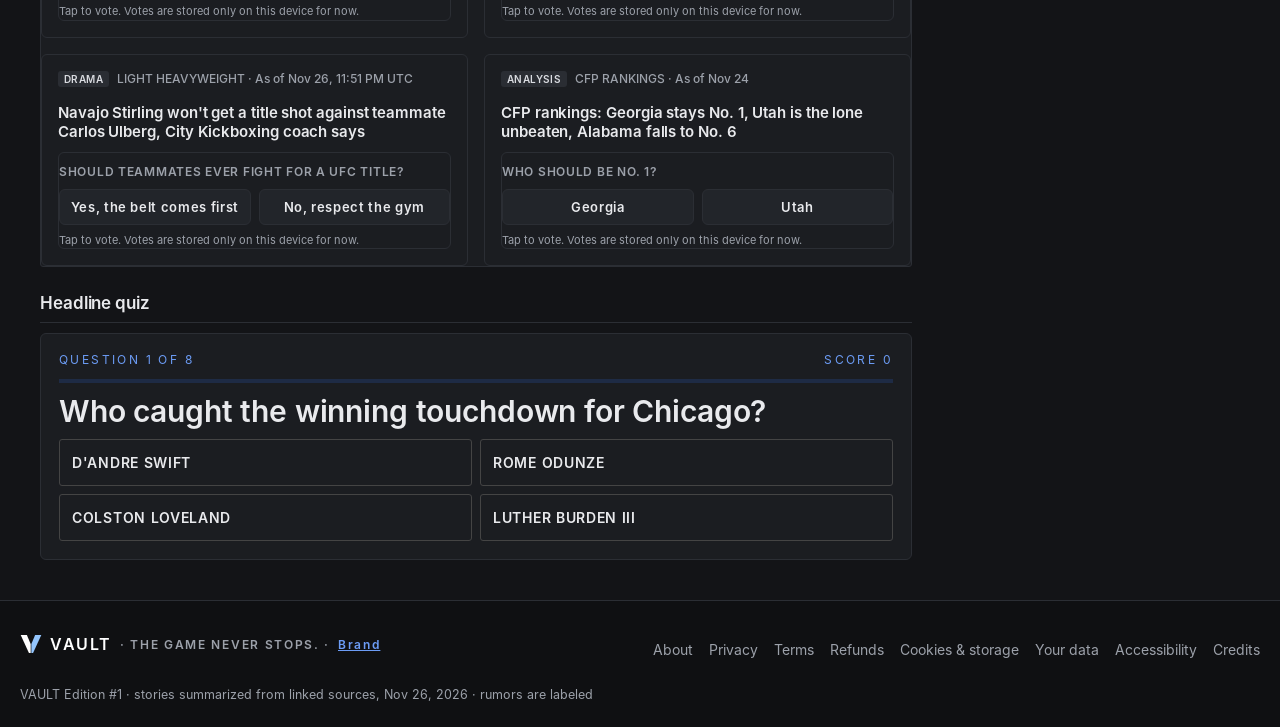
==== commit 737647a5: "Clean redesign: charcoal theme, compact scores, editorial layout - Charcoal background, one Vault bl" ====
--- a/index.html
+++ b/index.html
@@ -2,20 +2,21 @@
 <html lang="en"><head><meta charset="utf-8">
 <meta name="viewport" content="width=device-width,initial-scale=1">
 <title>VAULT — The Game Never Stops</title>
-<meta name="theme-color" content="#2563eb">
+<meta name="theme-color" content="#131417">
 <link rel="icon" type="image/svg+xml" href="data:image/svg+xml,%3Csvg%20xmlns%3D%22http%3A//www.w3.org/2000/svg%22%20viewBox%3D%220%200%2064%2064%22%3E%3Ctitle%3EVAULT%20app%20icon%3C/title%3E%3Crect%20width%3D%2264%22%20height%3D%2264%22%20fill%3D%22%23173F2D%22/%3E%3Cg%20transform%3D%22translate%288%208%29%20scale%28.75%29%22%3E%3Cpath%20fill%3D%22%23FFFFFF%22%20d%3D%22M2%206H20L31%2032V58H26Z%22/%3E%3Cpath%20fill%3D%22%23B8C2BC%22%20d%3D%22M62%206H44L33%2032V58H38Z%22/%3E%3C/g%3E%3C/svg%3E">
 <link rel="apple-touch-icon" href="data:image/svg+xml,%3Csvg%20xmlns%3D%22http%3A//www.w3.org/2000/svg%22%20viewBox%3D%220%200%2064%2064%22%3E%3Ctitle%3EVAULT%20app%20icon%3C/title%3E%3Crect%20width%3D%2264%22%20height%3D%2264%22%20fill%3D%22%23173F2D%22/%3E%3Cg%20transform%3D%22translate%288%208%29%20scale%28.75%29%22%3E%3Cpath%20fill%3D%22%23FFFFFF%22%20d%3D%22M2%206H20L31%2032V58H26Z%22/%3E%3Cpath%20fill%3D%22%23B8C2BC%22%20d%3D%22M62%206H44L33%2032V58H38Z%22/%3E%3C/g%3E%3C/svg%3E">
 <link rel="stylesheet" href="styles.css?v=202611262159">
 <link rel="stylesheet" href="fx.css?v=202611262159">
-</head><body>
-<div id="splash" class="splash" role="status" aria-label="Loading VAULT"><svg class="sp-svg" viewBox="0 0 260 150" aria-hidden="true"><g class="sp-sym" transform="translate(98 0)"><path class="sp-l" fill="#FFFFFF" d="M2 6H20L31 32V58H26Z"/><path class="sp-r" fill="#93c5fd" d="M62 6H44L33 32V58H38Z"/></g><g transform="translate(51 80) scale(.92)"><path class="sp-ch" style="--i:0" fill="#FFFFFF" fill-rule="evenodd" transform="translate(0 0)" d="M0 0H10L15 22L20 0H30L20 36H10Z"/><path class="sp-ch" style="--i:1" fill="#FFFFFF" fill-rule="evenodd" transform="translate(35 0)" d="M0 36L11 0H21L32 36H22.5L20.5 29H11.5L9.5 36ZM13.7 22H18.3L16 11.5Z"/><path class="sp-ch" style="--i:2" fill="#FFFFFF" fill-rule="evenodd" transform="translate(72 0)" d="M0 0H10V26L12 28H18L20 26V0H30V30L24 36H6L0 30Z"/><path class="sp-ch" style="--i:3" fill="#FFFFFF" fill-rule="evenodd" transform="translate(107 0)" d="M0 0H10V27H28V36H0Z"/><path class="sp-ch" style="--i:4" fill="#FFFFFF" fill-rule="evenodd" transform="translate(140 0)" d="M0 0H32V9H21V36H11V9H0Z"/></g><text class="sp-slog" x="130" y="140" text-anchor="middle" font-family="Arial Black,Arial,sans-serif" font-weight="900" font-size="9.5" letter-spacing="2.6" fill="#dce6f5">THE GAME NEVER STOPS.</text></svg><div class="sp-bar"><i></i></div></div>
+<link rel="stylesheet" href="clean.css?v=2">
+</head><body class="vc">
+
 <div id="app">
  <div class="ticker" aria-label="Latest scores"><div class="ticker-tag">SCORES</div><div class="ticker-wrap"><div class="ticker-track" id="ticker"></div></div><div class="ticker-live" id="live"></div></div>
  <header class="top">
   <div class="top-in">
    <button class="burger" id="burger" aria-label="Open menu" aria-expanded="false"><span></span><span></span><span></span></button>
    <a class="logo" href="#home" aria-label="VAULT home"><svg class="lk" viewBox="0 0 284 64" role="img" aria-label="VAULT"><g><path fill="#2563eb" d="M0 0H52L64 12V64H12L0 52Z" stroke="#1e2b45" stroke-width="0"/><g transform="translate(9.6 9.6) scale(.7)"><path fill="#FFFFFF" d="M2 6H20L31 32V58H26Z"/><path fill="#93c5fd" d="M62 6H44L33 32V58H38Z"/></g></g><g transform="translate(76 10.5) scale(1.2)"><path fill="#FFFFFF" fill-rule="evenodd" transform="translate(0 0)" d="M0 0H10L15 22L20 0H30L20 36H10Z"/><path fill="#FFFFFF" fill-rule="evenodd" transform="translate(35 0)" d="M0 36L11 0H21L32 36H22.5L20.5 29H11.5L9.5 36ZM13.7 22H18.3L16 11.5Z"/><path fill="#FFFFFF" fill-rule="evenodd" transform="translate(72 0)" d="M0 0H10V26L12 28H18L20 26V0H30V30L24 36H6L0 30Z"/><path fill="#FFFFFF" fill-rule="evenodd" transform="translate(107 0)" d="M0 0H10V27H28V36H0Z"/><path fill="#FFFFFF" fill-rule="evenodd" transform="translate(140 0)" d="M0 0H32V9H21V36H11V9H0Z"/></g></svg></a>
-   <div class="slogan">THE GAME NEVER STOPS.</div>
+   
    <form class="search" id="searchForm" role="search" autocomplete="off">
     <svg viewBox="0 0 24 24" aria-hidden="true"><circle cx="11" cy="11" r="7" fill="none" stroke="currentColor" stroke-width="2"/><path d="M16 16l5 5" stroke="currentColor" stroke-width="2"/></svg>
     <input id="q" type="search" placeholder="Search fighters, teams, stories" aria-label="Search stories">
@@ -35,7 +36,6 @@
   </div>
  </footer>
 </div>
-<script>setTimeout(function(){var s=document.getElementById("splash");if(s)s.remove()},7000)</script>
 <script src="legal.js?v=202611262159"></script>
 <script src="premium.js?v=202611262159"></script>
 <script src="social.js?v=202611262159"></script>
--- a/clean.css
+++ b/clean.css
@@ -0,0 +1,216 @@
+/* VAULT clean theme (generated; scoped under body.vc). Charcoal, one blue accent, plain type, no glow. */
+:root,html body.vc{--sn-hd:"VInter",system-ui,sans-serif;--sn-bd:"VInter",system-ui,sans-serif;--sn-brand:#3b7bf0;--sn-brand2:#3b7bf0;--sn-ink:#131417;--sn-live:#e5484d;--sn-hot:#e5484d;--sn-mu:#9ca1aa;--sn-panel:#1b1d21;--sn-panel2:#22252a;--sn-pitch:#9ca1aa;--sn-rule:#2b2e34;--sn-rule2:#2b2e34;--sn-tx:#e9eaed;--vb:#3b7bf0;--ice:#6c9cf5;--bg:#131417;--panel:#1b1d21;--panel2:#22252a;--line:#2b2e34;--tx:#e9eaed;--mu:#9ca1aa;--mu2:#6f747d;--blue:#3b7bf0;--red:#3b7bf0;--red2:#6c9cf5;--live:#e5484d;--hd:"VInter",system-ui,-apple-system,"Segoe UI",Roboto,Helvetica,Arial,sans-serif;--bd:"VInter",system-ui,-apple-system,"Segoe UI",Roboto,Helvetica,Arial,sans-serif;color-scheme:dark}
+html:has(body.vc){scroll-behavior:auto}
+html body.vc{background:var(--bg)!important;color:var(--tx);font:14px/1.5 var(--bd)!important}
+html body.vc *:not(.bth-scene *):not(.bth-scene){text-shadow:none!important;box-shadow:none!important;filter:none!important;backdrop-filter:none!important}
+html body.vc *:not(.bth-scene *):not(.bth-scene):not(.art):not(.stad *):not(.th *):not(.gfield *){background-image:none!important}
+html body.vc *::before,html body.vc *::after{text-shadow:none!important;box-shadow:none!important}
+html body.vc *:not(.bth-scene *):not(.dot):not(.onair-dot){animation:none!important}
+html body.vc *{transition-duration:.15s!important}
+html body.vc .card:hover,html body.vc .hero:hover,html body.vc .dcard:hover,html body.vc .sc:hover,html body.vc .btn:hover,html body.vc .chip:hover,html body.vc .catc:hover{transform:none!important}
+html body.vc .wd{opacity:1!important;transform:none!important}
+html body.vc .rv{opacity:1!important;transform:none!important}
+@keyframes vpulse{50%{opacity:.35}}
+html body.vc .dot{animation:vpulse 1.6s ease-in-out infinite!important;background:var(--live)!important;border-radius:50%}
+html body.vc *:not(em):not(cite):not(blockquote){font-style:normal!important}
+html body.vc #view h1,html body.vc h1,html body.vc #view h2,html body.vc h2,html body.vc #view h3,html body.vc h3,html body.vc #view h4,html body.vc h4,html body.vc .hd,html body.vc .page-h,html body.vc #view .sec-h h2,html body.vc .sec-h h2,html body.vc .nav a,html body.vc .drawer-panel a,html body.vc .btn,html body.vc .cta,html body.vc .chip,html body.vc .box-h,html body.vc #view .hero-b h1,html body.vc .hero-b h1,html body.vc #view .card h3,html body.vc .card h3,html body.vc #view article h1,html body.vc article h1,html body.vc .banner .w,html body.vc .ticker-tag,html body.vc .slogan,html body.vc .logo-word,html body.vc .mini-h{font-family:var(--hd)!important;text-transform:none!important;letter-spacing:-.005em!important}
+html body.vc .page-h{font:700 24px/1.2 var(--hd)!important;margin:4px 0 4px!important}
+html body.vc .page-s{font-size:13px!important;color:var(--mu)!important;margin:0 0 14px!important;max-width:760px}
+html body.vc .sec-h{display:flex!important;align-items:baseline;justify-content:space-between;gap:12px;margin:26px 0 10px!important;padding:0 0 8px!important;border-bottom:1px solid var(--line)!important;border-top:0!important;background:none!important}
+html body.vc .sec-h:first-child{margin-top:4px!important}
+html body.vc #view .sec-h h2,html body.vc .sec-h h2{font:700 17px/1.2 var(--hd)!important;color:var(--tx)!important;padding:0!important;border:0!important;background:none!important}
+html body.vc #view .sec-h h2::before,html body.vc .sec-h h2::before,html body.vc #view .sec-h h2::after,html body.vc .sec-h h2::after{display:none!important}
+html body.vc .sec-h a,html body.vc .sec-h button{font:500 12.5px var(--bd)!important;color:var(--red2)!important;text-transform:none!important;letter-spacing:0!important;border:0!important;background:none!important;padding:0!important}
+html body.vc .kick{font:500 12px var(--bd)!important;color:var(--mu)!important;text-transform:none!important;letter-spacing:0!important}
+html body.vc a:hover{color:inherit}
+html body.vc .lab{font:700 10px/1 var(--bd)!important;letter-spacing:.04em!important;text-transform:uppercase;padding:3px 6px!important;border-radius:3px!important;background:#2a2d33!important;color:#d9dbe0!important;border:0!important;clip-path:none!important;display:inline-flex;gap:5px;align-items:center}
+html body.vc .lab .dot{width:6px;height:6px}
+html body.vc .lab.u{background:#3a2f12!important;color:#f2c94c!important}
+html body.vc .meta{display:flex;flex-wrap:wrap;gap:6px 8px;align-items:center;margin-bottom:6px}
+html body.vc .bd{background:#2a2d33!important;color:#cfd2d8!important;border:0!important;font:600 10px var(--bd)!important;letter-spacing:.03em!important}
+html body.vc .ticker{height:auto!important;background:#0f1012!important;border-bottom:1px solid var(--line)!important;font-size:12px!important}
+html body.vc .ticker-tag{display:none!important}
+html body.vc .ticker-wrap{overflow-x:auto!important;scrollbar-width:none;-webkit-overflow-scrolling:touch}
+html body.vc .ticker-wrap::-webkit-scrollbar{display:none}
+html body.vc .ticker-track{animation:none!important;transform:none!important;gap:0!important;padding:0!important}
+html body.vc .tk{display:grid!important;grid-template-columns:1fr;gap:1px!important;min-width:118px;padding:6px 12px!important;border-right:1px solid var(--line);color:var(--tx)!important}
+html body.vc .tk:hover{background:#17181b}
+html body.vc .tk-s{font:600 10px var(--bd);color:var(--mu);letter-spacing:.02em;white-space:nowrap}
+html body.vc .tk.live .tk-s{color:var(--live)}
+html body.vc .tk-t{display:flex;align-items:center;gap:6px;color:var(--mu);font-size:12.5px;line-height:1.35}
+html body.vc .tk-t em{flex:1;font-weight:600}
+html body.vc .tk-t b{font-weight:700;color:var(--mu);min-width:20px;text-align:right}
+html body.vc .tk-t.w,html body.vc .tk-t.w b{color:var(--tx)}
+html body.vc .tk.live .tk-t b,html body.vc .tk.live .tk-t{color:var(--tx)}
+html body.vc .tk .tlogo{width:14px!important;height:14px!important;margin:0!important}
+html body.vc .ticker-live{font:600 11px var(--bd)!important;color:var(--mu)!important;background:#0f1012!important;border-left:1px solid var(--line);padding:0 12px!important;letter-spacing:0!important;text-transform:none!important;display:flex;align-items:center;gap:6px;white-space:nowrap}
+html body.vc .ticker-live .dot{width:6px;height:6px}
+html body.vc .top{background:#17181b!important;border-bottom:1px solid var(--line)!important;position:sticky;top:0}
+html body.vc .top-in{padding:8px 20px!important;gap:16px!important;max-width:1240px}
+html body.vc .logo{transform:none!important}
+html body.vc .logo .lk{height:26px!important;width:auto!important}
+html body.vc .logo .lk>g:first-child>path:first-child{fill:var(--blue)!important}
+html body.vc .slogan{display:none!important}
+html body.vc .search{height:34px!important;border-radius:6px!important;background:var(--panel)!important;border:1px solid var(--line)!important;width:min(300px,100%)!important}
+html body.vc .search:focus-within{border-color:var(--blue)!important;width:min(340px,100%)!important}
+html body.vc .nav{max-width:1240px;margin:0 auto!important;padding:0 14px!important;display:flex!important;gap:0!important;overflow-x:auto;scrollbar-width:none;border:0!important;background:none!important;flex-wrap:nowrap!important}
+html body.vc .nav::-webkit-scrollbar{display:none}
+html body.vc .nav a{font:500 13px/1 var(--bd)!important;color:var(--mu)!important;padding:11px 10px!important;border:0!important;border-radius:0!important;background:none!important;white-space:nowrap;position:relative;clip-path:none!important;transform:none!important}
+html body.vc .nav a:hover{color:var(--tx)!important}
+html body.vc .nav a.on,html body.vc .nav a[aria-current="page"]{color:var(--tx)!important}
+html body.vc .nav a.on::after,html body.vc .nav a[aria-current="page"]::after{content:""!important;display:block!important;position:absolute;left:10px;right:10px;bottom:0;height:2px;background:var(--blue)!important;transform:none!important;opacity:1!important}
+html body.vc .nav a:not(.on)::after{display:none!important}
+html body.vc .nav2{border-top:1px solid var(--line)!important}
+html body.vc .nav2 a{font-size:12px!important;padding:8px 10px!important}
+html body.vc .nav .dot,html body.vc .nav i{width:6px;height:6px}
+html body.vc .drawer-panel{background:#17181b!important;border-right:1px solid var(--line)!important}
+html body.vc .drawer-panel a{font:500 15px var(--bd)!important;text-transform:none!important;letter-spacing:0!important;border:0!important;background:none!important;padding:11px 18px!important}
+html body.vc .drawer-panel a.on{color:var(--tx)!important;background:var(--panel)!important}
+html body.vc main{max-width:1240px!important;padding:16px 20px 40px!important}
+html body.vc .grid{display:grid!important;grid-template-columns:minmax(0,1fr) 300px!important;gap:28px!important;align-items:start}
+html body.vc .more-w{text-align:center;margin-top:14px}
+html body.vc .art.ed{position:relative;overflow:hidden;background:color-mix(in srgb,var(--tc,#3b7bf0) 62%,#0e0f11)!important;aspect-ratio:16/9;border-radius:6px;display:flex;align-items:center;justify-content:center;border:0!important;transform:none!important}
+html body.vc .art.ed::before,html body.vc .art.ed::after{display:none!important}
+html body.vc .art.ed .ed-mark{width:100%;height:100%;display:flex;align-items:center;justify-content:center;padding:10% 12%}
+html body.vc .art.ed .tart{position:static!important;inset:auto!important;display:flex!important;align-items:center;justify-content:center;gap:8%;width:100%;height:100%;transform:none!important}
+html body.vc .art.ed .tart i{display:none!important}
+html body.vc .art.ed .tart .tlg,html body.vc .art.ed .tart.ufc{position:static!important;display:flex;align-items:center;justify-content:center;height:100%;max-width:42%;transform:none!important;background:none!important}
+html body.vc .art.ed .tart.n1 .tlg{max-width:60%}
+html body.vc .art.ed .tart img{max-height:78%;max-width:100%;width:auto!important;height:auto!important;object-fit:contain;transform:none!important}
+html body.vc .art.ed .tart.ufc img{max-height:46%}
+html body.vc .art.ed .tvs{font:600 12px var(--bd)!important;color:rgba(255,255,255,.75)!important;letter-spacing:.06em!important;position:static!important;transform:none!important;background:none!important}
+html body.vc .art.ed .ill{width:46%;height:auto;opacity:.5}
+html body.vc .art.ed .ill *{animation:none!important}
+html body.vc .art.ed .ed-who{position:absolute;left:0;right:0;bottom:0;padding:16px 12px 9px;font:600 13px/1.2 var(--bd);color:#fff;background:rgba(0,0,0,.38)!important}
+html body.vc .art.ed .sp{position:absolute;top:8px;left:8px;font:700 10px/1 var(--bd)!important;letter-spacing:.05em!important;color:#fff!important;background:rgba(0,0,0,.45)!important;padding:4px 6px!important;border-radius:3px!important;transform:none!important;clip-path:none!important;border:0!important}
+html body.vc .lead-wrap{display:grid;grid-template-columns:minmax(0,1.9fr) minmax(260px,1fr);gap:24px;padding-bottom:18px;border-bottom:1px solid var(--line);margin-bottom:6px}
+html body.vc .hero.lead{display:grid!important;grid-template-columns:minmax(0,1.15fr) minmax(0,1fr);gap:18px;align-items:start;background:none!important;border:0!important;padding:0!important;min-height:0!important;cursor:pointer;transform:none!important}
+html body.vc .hero.lead .art{min-height:0!important;height:auto!important;margin:0!important}
+html body.vc .hero-b{position:static!important;padding:0!important;background:none!important;max-width:none!important}
+html body.vc #view .hero-b h1,html body.vc .hero-b h1,html body.vc #view .hero.lead h1,html body.vc .hero.lead h1{font:700 25px/1.2 var(--hd)!important;margin:2px 0 8px!important;color:var(--tx)!important}
+html body.vc .hero-b p{font-size:14.5px!important;color:#c3c6cc!important;line-height:1.5}
+html body.vc #view .hero.lead:hover h1,html body.vc .hero.lead:hover h1{color:#fff!important;text-decoration:underline;text-decoration-thickness:1px;text-underline-offset:3px}
+html body.vc .heads{border-left:1px solid var(--line);padding-left:20px}
+html body.vc .mini-h{font:700 13px var(--hd)!important;color:var(--mu)!important;margin:0 0 6px;text-transform:uppercase!important;letter-spacing:.05em!important}
+html body.vc .head{display:block;padding:9px 0;border-bottom:1px solid var(--line)}
+html body.vc .head:last-child{border-bottom:0}
+html body.vc .head-m{display:flex;gap:8px;align-items:center;font-size:11.5px;color:var(--mu);margin-bottom:3px}
+html body.vc .head b{display:block;font:600 14.5px/1.3 var(--bd);color:var(--tx)}
+html body.vc .head:hover b{text-decoration:underline;text-underline-offset:3px;text-decoration-thickness:1px}
+html body.vc .cards{display:grid!important;grid-template-columns:repeat(auto-fill,minmax(205px,1fr))!important;gap:18px 16px!important}
+html body.vc .card{background:none!important;border:0!important;padding:0!important;border-radius:0!important;animation:none!important;opacity:1!important;cursor:pointer}
+html body.vc .card .art{margin:0 0 8px!important;height:auto!important;min-height:0!important}
+html body.vc .card-b{padding:0!important}
+html body.vc #view .card h3,html body.vc .card h3{font:600 15px/1.3 var(--hd)!important;margin:0 0 4px!important;color:var(--tx)!important}
+html body.vc .card p{font-size:13px!important;color:var(--mu)!important;display:-webkit-box;-webkit-line-clamp:2;-webkit-box-orient:vertical;overflow:hidden;margin:0!important}
+html body.vc #view .card:hover h3,html body.vc .card:hover h3{text-decoration:underline;text-underline-offset:3px;text-decoration-thickness:1px}
+html body.vc .card .when{font-size:12px;color:var(--mu2);margin-top:6px;display:flex;justify-content:space-between;align-items:center;border:0!important;padding:0!important}
+html body.vc .card .meta .kick{display:none!important}
+html body.vc .scs{display:grid!important;grid-template-columns:repeat(auto-fill,minmax(168px,1fr))!important;gap:8px!important}
+html body.vc .sc{background:var(--panel)!important;border:1px solid var(--line)!important;border-radius:6px!important;padding:8px 10px!important;text-align:left;transform:none!important;min-height:0!important}
+html body.vc .sc:hover{border-color:#3a3e46!important}
+html body.vc .sc.live{border-color:#3a3e46!important}
+html body.vc .sc-h{display:flex!important;justify-content:space-between;font:600 10.5px var(--bd)!important;color:var(--mu)!important;letter-spacing:.02em!important;text-transform:uppercase;margin-bottom:4px!important;border:0!important;padding:0!important;background:none!important}
+html body.vc .sc-h b{font-weight:600!important;color:var(--mu)!important}
+html body.vc .sc.live .sc-h b{color:var(--live)!important}
+html body.vc .sc-r{display:flex!important;justify-content:space-between;align-items:center;font:500 13.5px var(--bd)!important;color:var(--mu)!important;padding:2px 0!important;border:0!important;background:none!important}
+html body.vc .sc-r span{display:flex;align-items:center;gap:7px}
+html body.vc .sc-r b{font:700 15px var(--bd)!important;color:var(--mu)!important}
+html body.vc .sc-r.w,html body.vc .sc-r.w b,html body.vc .sc.live .sc-r,html body.vc .sc.live .sc-r b{color:var(--tx)!important}
+html body.vc .sc-r .tlogo{width:18px!important;height:18px!important}
+html body.vc .sc-n{display:none!important}
+html body.vc .box{background:var(--panel)!important;border:1px solid var(--line)!important;border-radius:6px!important;overflow:hidden;margin-bottom:16px}
+html body.vc .box-h{font:700 13px var(--hd)!important;padding:10px 12px!important;background:none!important;border-bottom:1px solid var(--line)!important;color:var(--tx)!important}
+html body.vc .box-h::after,html body.vc .box-h::before{display:none!important}
+html body.vc .ev{padding:9px 12px!important;border-bottom:1px solid var(--line)!important;gap:10px!important}
+html body.vc .ev .t{font:600 11px var(--bd)!important;color:var(--mu)!important;text-transform:none!important;letter-spacing:0!important}
+html body.vc .ev b{font:600 13.5px var(--bd)!important}
+html body.vc .ev span{font-size:12px!important;color:var(--mu)!important}
+html body.vc .list{border:0!important;background:none!important}
+html body.vc .row{display:flex!important;gap:10px;padding:9px 0!important;border-bottom:1px solid var(--line)!important;background:none!important;text-align:left;width:100%;border-radius:0!important}
+html body.vc .row .n{font:700 14px var(--bd)!important;color:var(--mu2)!important;min-width:18px}
+html body.vc #view .row h4,html body.vc .row h4{font:600 14px/1.3 var(--bd)!important;color:var(--tx)!important;margin:2px 0!important}
+html body.vc .row .sub{font-size:12px!important;color:var(--mu)!important}
+html body.vc #view .row:hover h4,html body.vc .row:hover h4{text-decoration:underline;text-underline-offset:3px}
+html body.vc .chips{gap:6px!important;margin-bottom:12px!important}
+html body.vc .chip{font:500 12.5px var(--bd)!important;text-transform:none!important;letter-spacing:0!important;padding:5px 11px!important;border-radius:999px!important;border:1px solid var(--line)!important;background:none!important;color:var(--mu)!important;clip-path:none!important}
+html body.vc .chip.on,html body.vc .chip[aria-pressed="true"]{background:var(--tx)!important;color:#131417!important;border-color:var(--tx)!important}
+html body.vc .btn,html body.vc .btn-p,html body.vc .btn-g,html body.vc .cta{font:600 13px var(--bd)!important;text-transform:none!important;letter-spacing:0!important;border-radius:6px!important;clip-path:none!important;transform:none!important;padding:8px 14px!important;border:1px solid var(--line)!important;background:var(--panel2)!important;color:var(--tx)!important}
+html body.vc .btn.r,html body.vc .btn-p{background:var(--blue)!important;border-color:var(--blue)!important;color:#fff!important}
+html body.vc .btn:hover,html body.vc .btn-g:hover{background:#2a2d33!important}
+html body.vc #view article h1,html body.vc article h1{font:700 30px/1.2 var(--hd)!important;margin:10px 0 8px!important;max-width:820px}
+html body.vc .dek{font-size:17px!important;color:#c3c6cc!important;line-height:1.45!important;max-width:760px}
+html body.vc .prose p{font-size:16px!important;line-height:1.65!important;color:#dcdee2!important;max-width:720px}
+html body.vc .art-hero{max-width:820px;margin:6px 0 4px!important}
+html body.vc .art-hero.art.ed{aspect-ratio:16/8}
+html body.vc .by{font-size:12.5px!important;color:var(--mu)!important}
+html body.vc .back{font:500 13px var(--bd)!important;text-transform:none!important;letter-spacing:0!important;color:var(--mu)!important}
+html body.vc .src,html body.vc .warn,html body.vc .note{border-radius:6px!important}
+html body.vc .banner{height:auto!important;min-height:0!important;aspect-ratio:auto!important;background:none!important;border:0!important;border-bottom:1px solid var(--line)!important;border-radius:0!important;padding:4px 0 10px!important;margin:0 0 4px!important;overflow:visible!important}
+html body.vc .banner::before,html body.vc .banner::after,html body.vc .banner .ill,html body.vc .banner .sp{display:none!important}
+html body.vc .banner .w{position:static!important;transform:none!important;font:700 24px/1.2 var(--hd)!important;color:var(--tx)!important;opacity:1!important;-webkit-text-stroke:0!important;letter-spacing:0!important}
+html body.vc .dcard,html body.vc .quiz,html body.vc .poll,html body.vc .panel,html body.vc .vx-card,html body.vc .catc{background:var(--panel)!important;border:1px solid var(--line)!important;border-radius:6px!important;clip-path:none!important}
+html body.vc #view .dcard h3,html body.vc .dcard h3{font:600 15px/1.3 var(--bd)!important}
+html body.vc .opt{border-radius:6px!important;border:1px solid var(--line)!important;background:var(--panel2)!important;clip-path:none!important;font:600 13px var(--bd)!important;text-transform:none!important}
+html body.vc .vp{border-radius:6px!important;border:1px solid var(--line)!important;background:var(--panel)!important}
+html body.vc .vp-bg{display:none!important}
+html body.vc .foot{background:#0f1012!important;border-top:1px solid var(--line)!important}
+html body.vc .foot-in{font-size:12.5px!important;color:var(--mu)!important}
+html body.vc .cookie,html body.vc .consent,html body.vc #consent,html body.vc .cb,html body.vc .ck{border-radius:8px!important;background:#1b1d21!important;border:1px solid var(--line)!important}
+html body.vc #bl,html body.vc .bl,html body.vc #splash{display:none!important}
+html body.vc{padding-bottom:0!important}
+@media (max-width:900px){
+html body.vc .grid{grid-template-columns:1fr!important;gap:8px!important}
+html body.vc .lead-wrap{grid-template-columns:1fr;gap:6px}
+html body.vc .heads{border-left:0;padding-left:0;border-top:1px solid var(--line);padding-top:10px}
+}
+@media (max-width:640px){
+html body.vc main{padding:12px 14px 32px!important}
+html body.vc .top-in{padding:6px 12px!important;gap:10px!important}
+html body.vc .logo .lk{height:22px!important}
+html body.vc .search{width:auto!important;flex:1}
+html body.vc .hero.lead{grid-template-columns:1fr;gap:10px}
+html body.vc #view .hero-b h1,html body.vc .hero-b h1,html body.vc #view .hero.lead h1,html body.vc .hero.lead h1{font-size:21px!important}
+html body.vc .cards{grid-template-columns:1fr!important;gap:0!important}
+html body.vc .cards .card{display:grid!important;grid-template-columns:1fr 112px;gap:12px;padding:12px 0!important;border-bottom:1px solid var(--line)!important}
+html body.vc .cards .card .art{order:2;margin:0!important;aspect-ratio:4/3;border-radius:4px}
+html body.vc .cards .card .art .ed-who{display:none}
+html body.vc .cards .card .art .sp{display:none!important}
+html body.vc .cards .card-b{order:1}
+html body.vc #view .cards .card h3,html body.vc .cards .card h3{font-size:15px!important}
+html body.vc .cards .card p{-webkit-line-clamp:2}
+html body.vc .scs{grid-template-columns:repeat(2,minmax(0,1fr))!important}
+html body.vc #view article h1,html body.vc article h1{font-size:23px!important}
+html body.vc .page-h{font-size:21px!important}
+html body.vc .nav2{display:none!important}
+}
+html body.vc .top{background:#17181b!important;border-bottom:1px solid var(--line)!important}
+html body.vc .top-in .logo::before,html body.vc .top-in .logo::after{display:none!important}
+html body.vc .logo svg.lk path[fill="#2563eb"]{fill:var(--blue)!important}
+html body.vc .tk-t em{font-style:normal!important}
+html body.vc .page-h,html body.vc .bth-t,html body.vc .page-h .wd,html body.vc .bth-t .wd,html body.vc #bpSay.hype{background:none!important;-webkit-background-clip:border-box!important;background-clip:border-box!important;color:var(--tx)!important;-webkit-text-fill-color:currentColor!important}
+html body.vc .hero-b{border:0!important;padding:0!important}
+html body.vc .gm{background:var(--panel)!important;border:1px solid var(--line)!important;border-top:1px solid var(--line)!important;border-radius:6px;padding:14px 16px!important}
+html body.vc .gm-h{font:600 11.5px var(--bd)!important;letter-spacing:.02em!important;color:var(--mu)!important}
+html body.vc .gm-h b{color:var(--live)!important}
+html body.vc .gm-t b{font:600 20px/1.2 var(--bd)!important;text-transform:none!important;letter-spacing:0!important}
+html body.vc .gm-t span{font:700 34px/1 var(--bd)!important;color:var(--mu)!important}
+html body.vc .gm-t.w span,html body.vc .gm-t.w b{color:var(--tx)!important}
+html body.vc .gm-t small{letter-spacing:.02em!important}
+html body.vc .gm-f{font:600 14px var(--bd)!important}
+html body.vc .sv{font:500 12px var(--bd)!important;text-transform:none!important;letter-spacing:0!important;padding:4px 8px!important;border:1px solid var(--line)!important;border-radius:5px!important;background:none!important;color:var(--mu)!important}
+html body.vc .sv.on{color:var(--tx)!important;border-color:#3a3e46!important;background:var(--panel2)!important}
+html body.vc .bth-t{font:700 28px/1.15 var(--hd)!important;letter-spacing:-.01em!important;margin:6px 0 4px!important}
+html body.vc .bth-s{font:400 14.5px/1.5 var(--bd)!important;color:var(--mu)!important}
+html body.vc .bth-k{background:none!important;border:1px solid var(--line)!important;color:var(--mu)!important;font:600 12px var(--bd)!important}
+html body.vc .bth-k i{background:var(--live)!important}
+html body.vc .bth-btn,html body.vc .bth-chip{border-radius:6px!important;background:var(--panel)!important;border:1px solid var(--line)!important;color:var(--tx)!important;font-family:var(--bd)!important;font-style:normal!important;text-transform:none!important}
+html body.vc .bth-btn.pri{background:var(--blue)!important;border-color:var(--blue)!important;color:#fff!important}
+html body.vc .bth-chip[aria-pressed="true"]{border-color:var(--blue)!important}
+html body.vc .bth-chip em{font-style:normal!important}
+html body.vc .art-hero.art.ed{max-width:760px;aspect-ratio:2/1}
+html body.vc .lead .art.ed{aspect-ratio:16/10}
+html body.vc .hero.lead .art,html body.vc .hero.lead .art.ed{position:relative!important;inset:auto!important;align-self:start!important;height:auto!important;min-height:0!important;max-height:none!important;width:100%!important}
+html body.vc .hero.lead .art.ed::before,html body.vc .hero.lead .art.ed::after{display:none!important}
+html body.vc .lg-ban{background:#1b1d21!important;border:1px solid var(--line)!important;border-radius:8px!important;color:var(--tx)!important;font-size:13px!important;padding:10px 12px!important}
+html body.vc .lg-ban a{color:var(--red2)!important}
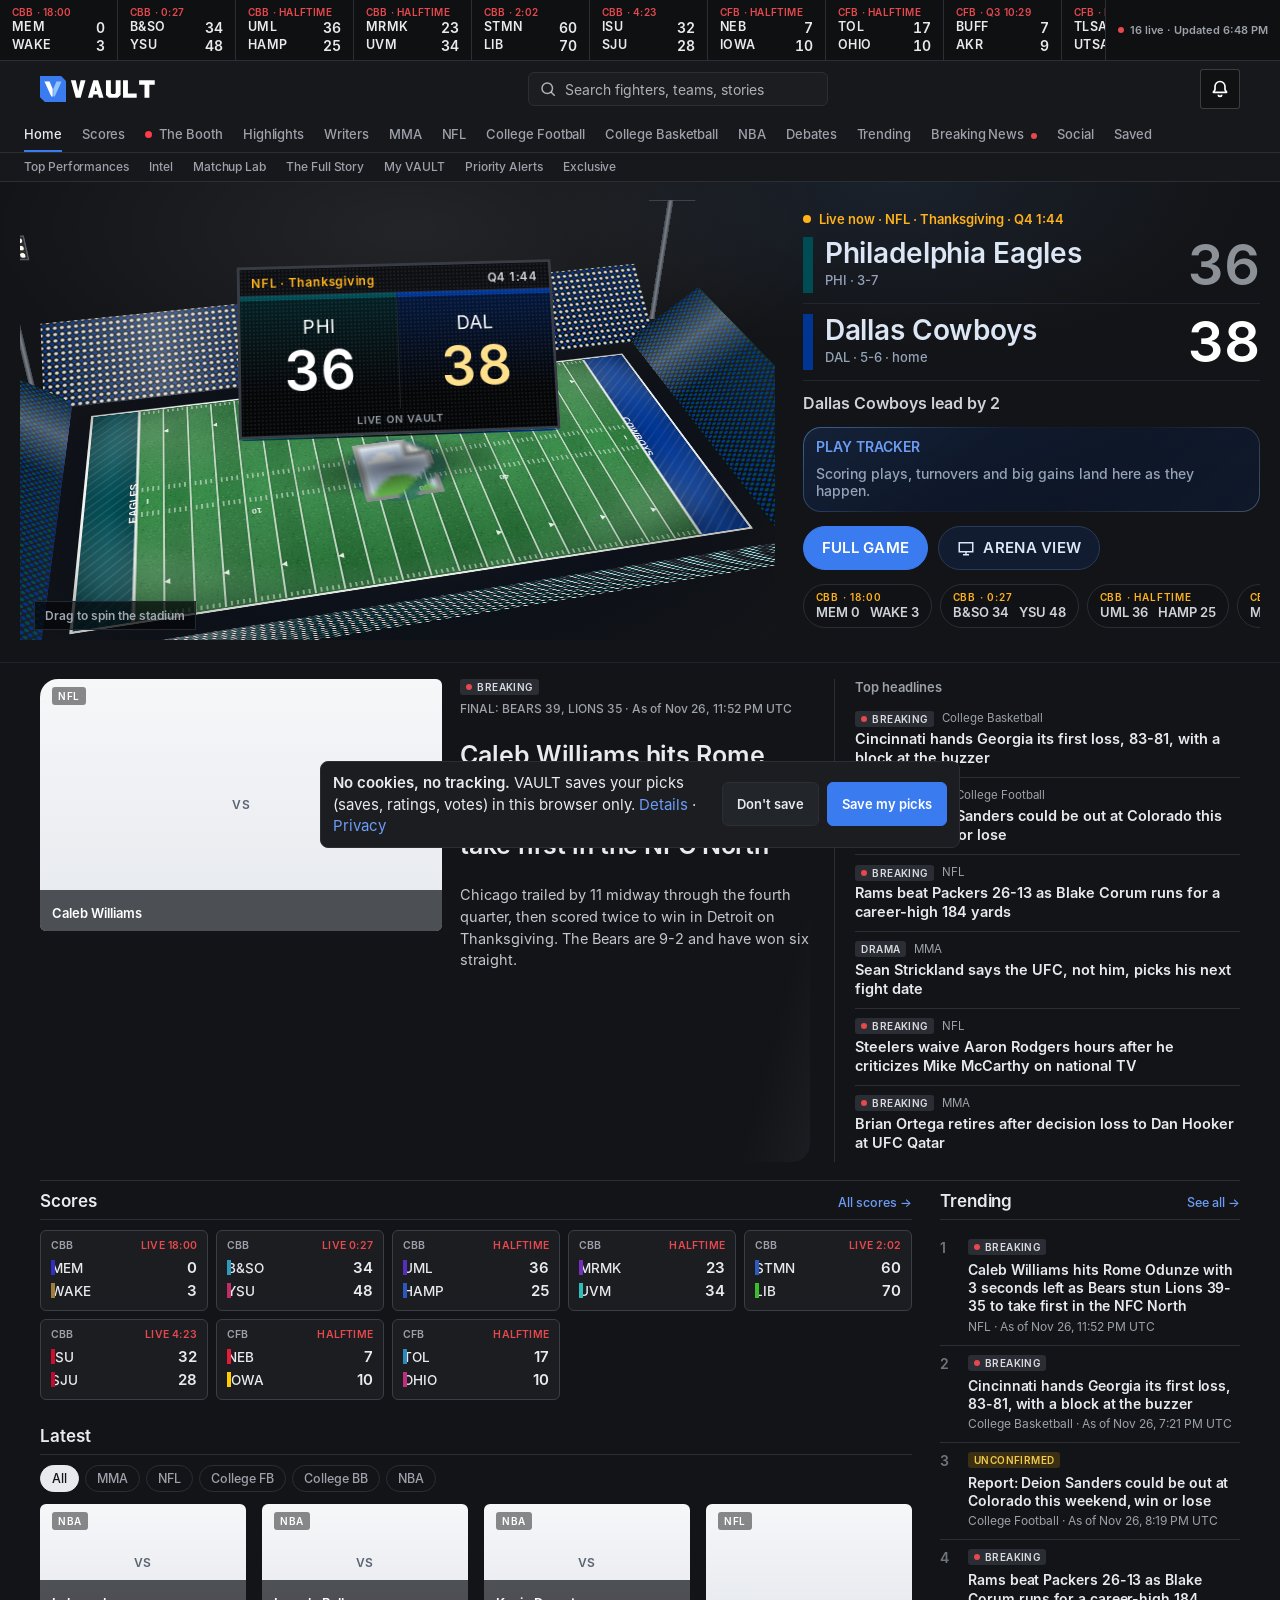
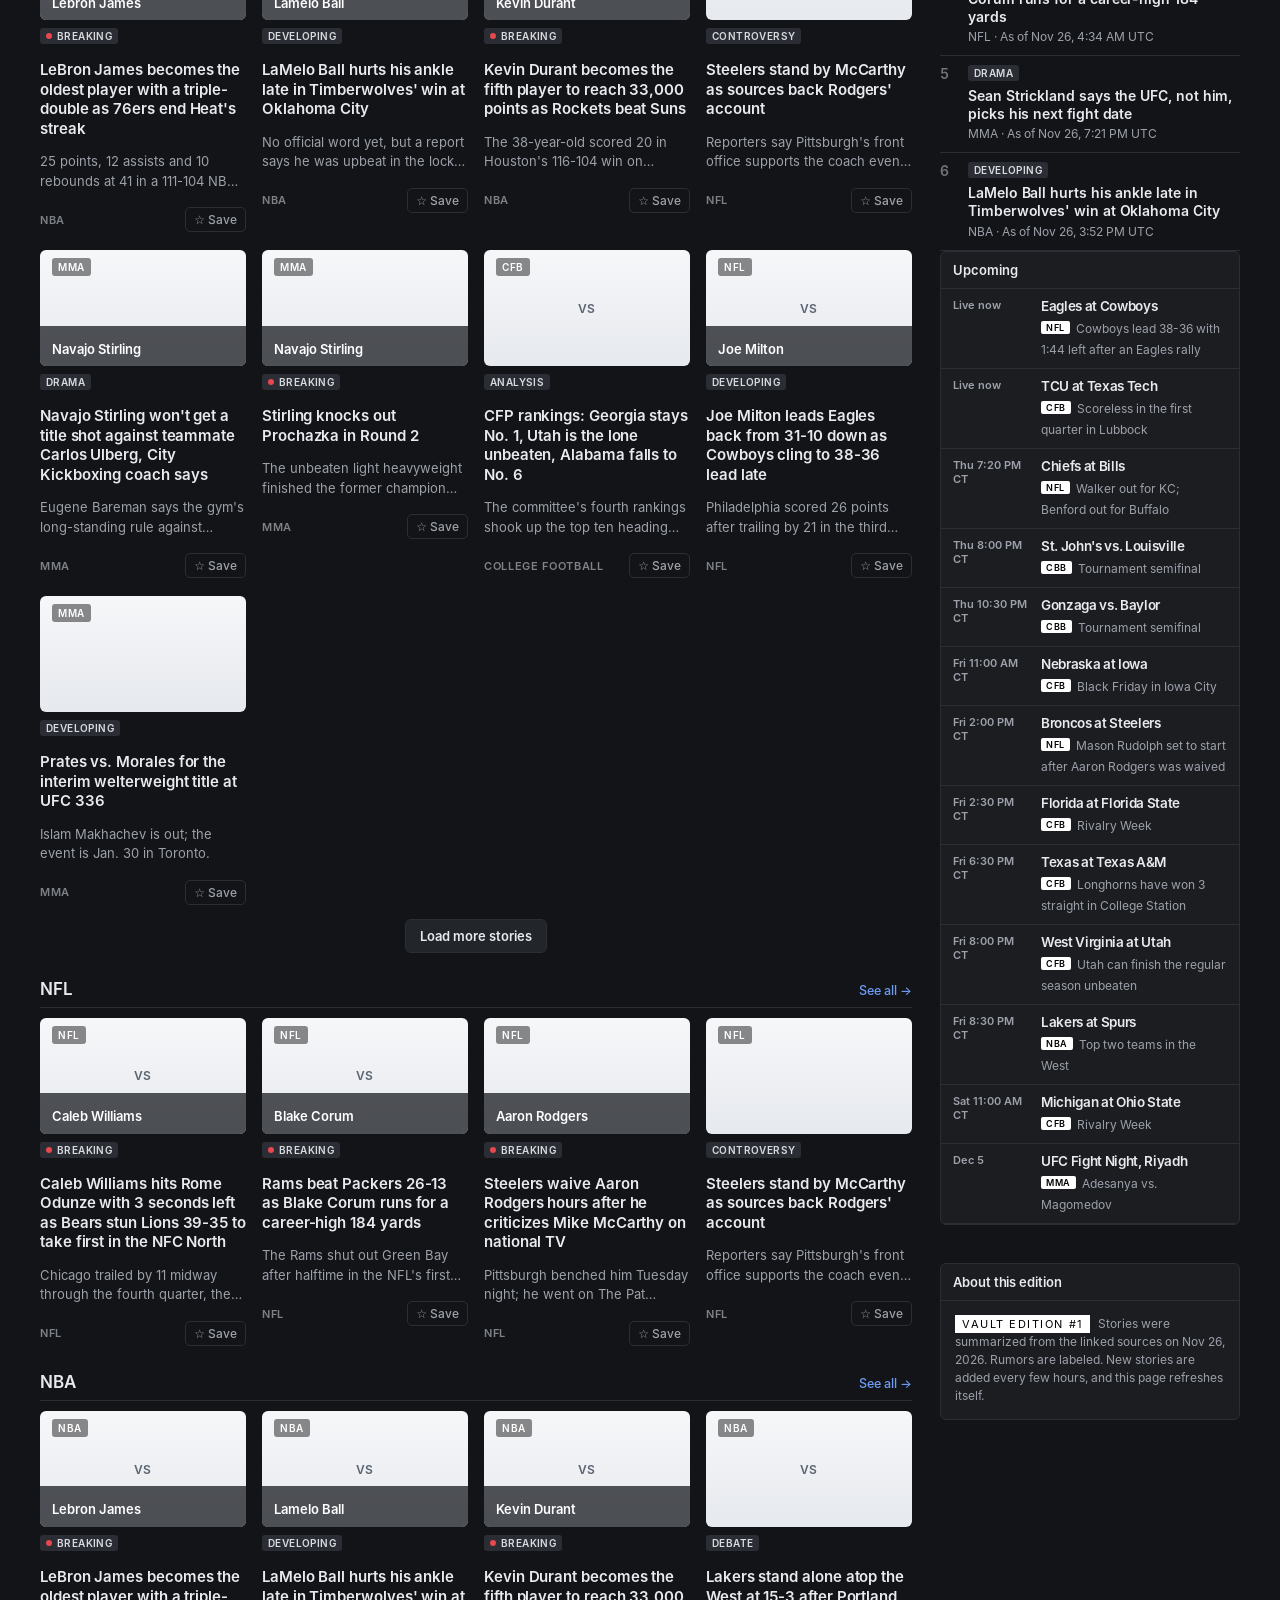
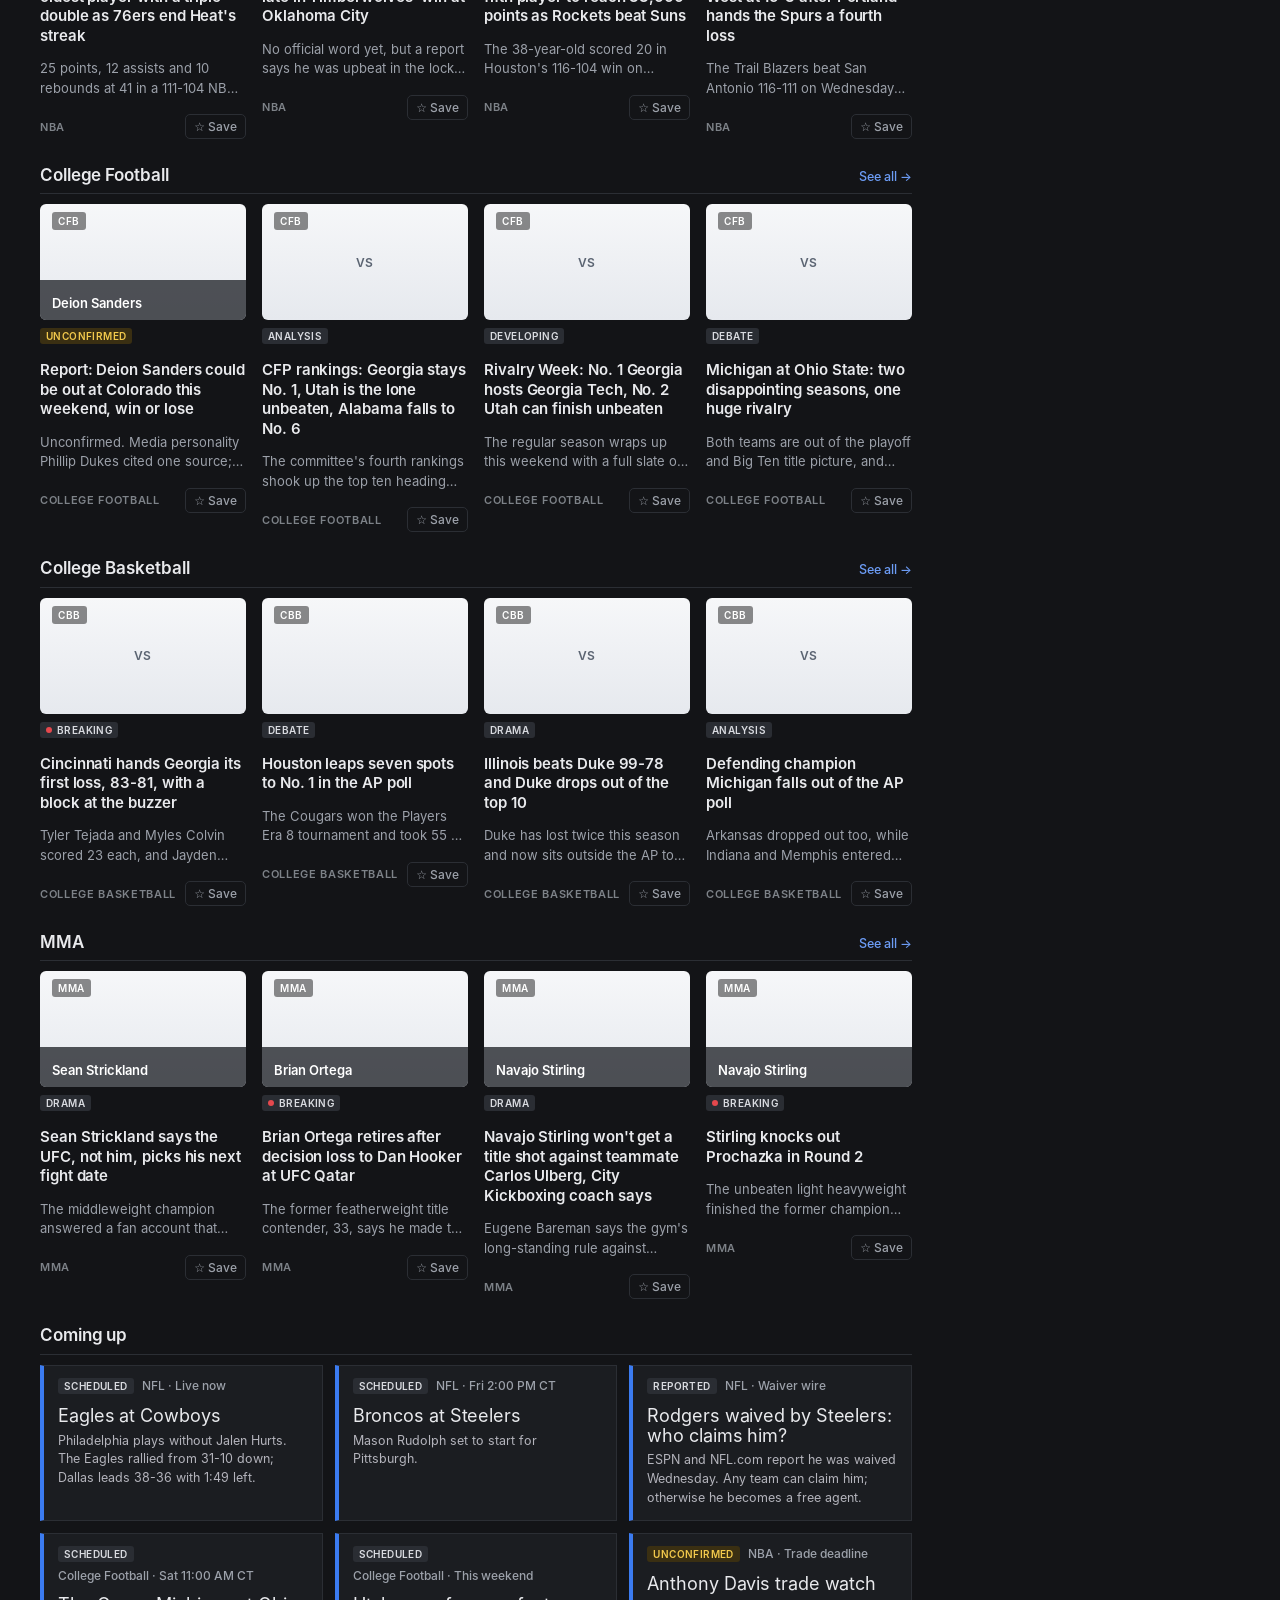
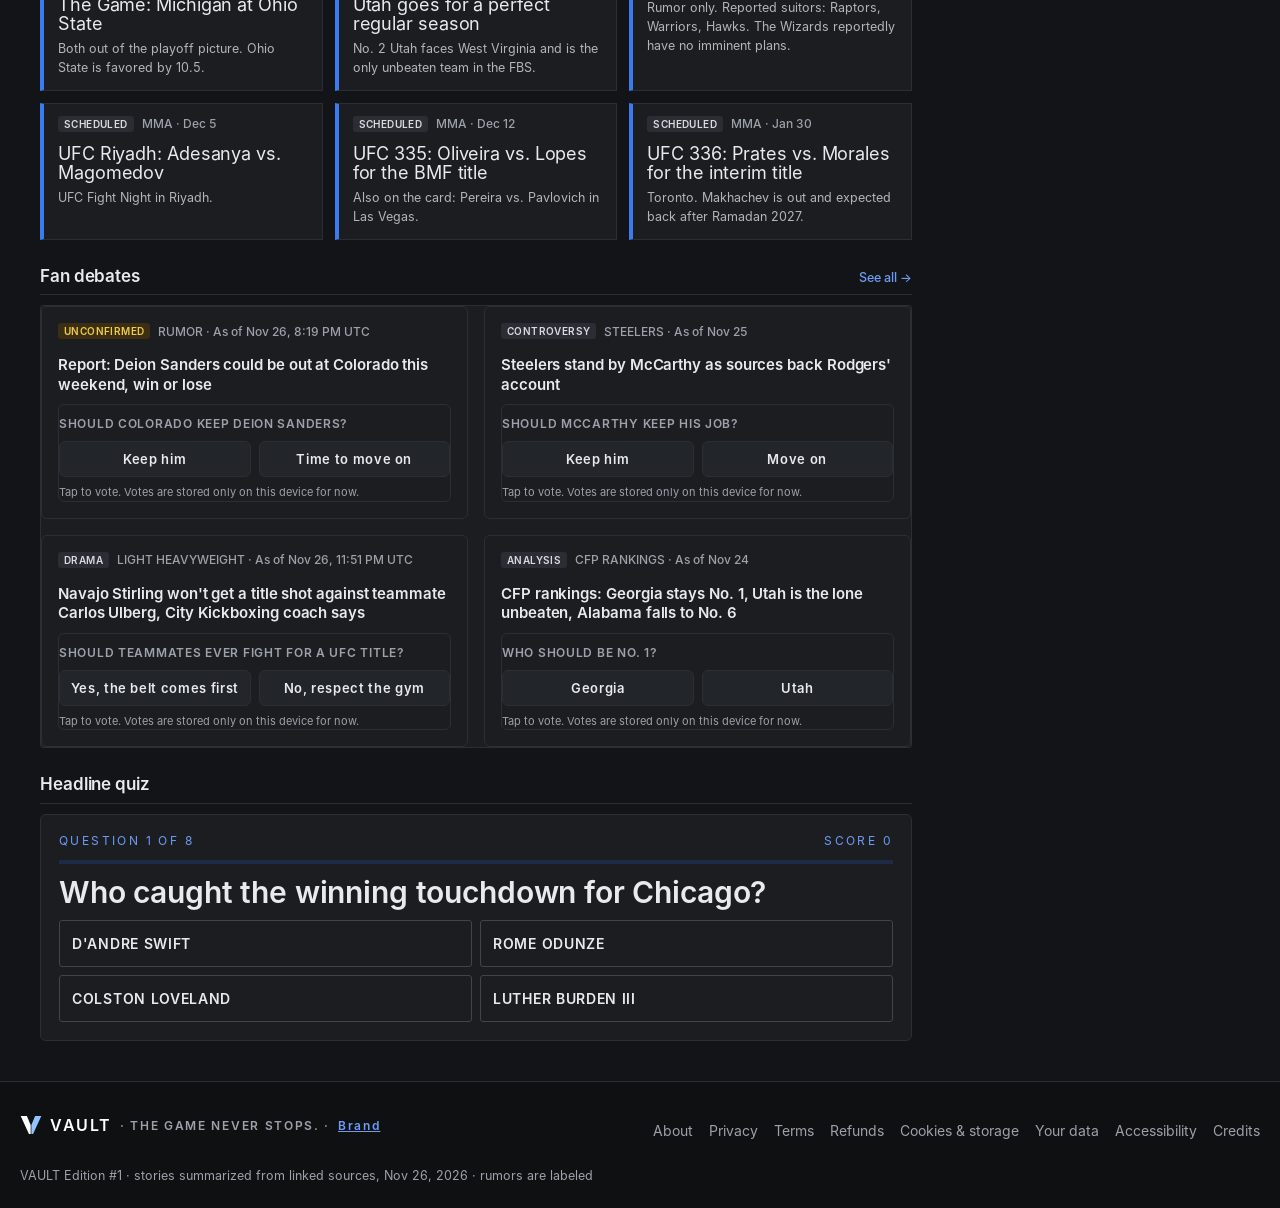
==== commit 70eea856: "Bring back the live stadium with realistic sport floors - Stadium shows again on Home, Scores and ea" ====
--- a/index.html
+++ b/index.html
@@ -5,9 +5,9 @@
 <meta name="theme-color" content="#131417">
 <link rel="icon" type="image/svg+xml" href="data:image/svg+xml,%3Csvg%20xmlns%3D%22http%3A//www.w3.org/2000/svg%22%20viewBox%3D%220%200%2064%2064%22%3E%3Ctitle%3EVAULT%20app%20icon%3C/title%3E%3Crect%20width%3D%2264%22%20height%3D%2264%22%20fill%3D%22%23173F2D%22/%3E%3Cg%20transform%3D%22translate%288%208%29%20scale%28.75%29%22%3E%3Cpath%20fill%3D%22%23FFFFFF%22%20d%3D%22M2%206H20L31%2032V58H26Z%22/%3E%3Cpath%20fill%3D%22%23B8C2BC%22%20d%3D%22M62%206H44L33%2032V58H38Z%22/%3E%3C/g%3E%3C/svg%3E">
 <link rel="apple-touch-icon" href="data:image/svg+xml,%3Csvg%20xmlns%3D%22http%3A//www.w3.org/2000/svg%22%20viewBox%3D%220%200%2064%2064%22%3E%3Ctitle%3EVAULT%20app%20icon%3C/title%3E%3Crect%20width%3D%2264%22%20height%3D%2264%22%20fill%3D%22%23173F2D%22/%3E%3Cg%20transform%3D%22translate%288%208%29%20scale%28.75%29%22%3E%3Cpath%20fill%3D%22%23FFFFFF%22%20d%3D%22M2%206H20L31%2032V58H26Z%22/%3E%3Cpath%20fill%3D%22%23B8C2BC%22%20d%3D%22M62%206H44L33%2032V58H38Z%22/%3E%3C/g%3E%3C/svg%3E">
-<link rel="stylesheet" href="styles.css?v=202611262159">
-<link rel="stylesheet" href="fx.css?v=202611262159">
-<link rel="stylesheet" href="clean.css?v=2">
+<link rel="stylesheet" href="styles.css?v=202611271300">
+<link rel="stylesheet" href="fx.css?v=202611271300">
+<link rel="stylesheet" href="clean.css?v=3">
 </head><body class="vc">
 
 <div id="app">
@@ -36,10 +36,10 @@
   </div>
  </footer>
 </div>
-<script src="legal.js?v=202611262159"></script>
-<script src="premium.js?v=202611262159"></script>
-<script src="social.js?v=202611262159"></script>
-<script src="ads.js?v=202611262159"></script>
-<script src="app.js?v=202611262159"></script>
-<script src="fx.js?v=202611262159"></script>
+<script src="legal.js?v=202611271300"></script>
+<script src="premium.js?v=202611271300"></script>
+<script src="social.js?v=202611271300"></script>
+<script src="ads.js?v=202611271300"></script>
+<script src="app.js?v=202611271300"></script>
+<script src="fx.js?v=202611271300"></script>
 </body></html>
--- a/fx.css
+++ b/fx.css
@@ -561,3 +561,24 @@
 .wq b{color:#fff;font:800 14px var(--sn-bd,system-ui)}
 .wq p{margin:4px 0 0;color:#cfd6e0;font:500 14px/1.45 var(--sn-bd,system-ui)}
 .wcbox{margin:18px 0}.wcbox-h{font:900 italic 22px var(--sn-hd,"Arial Black",sans-serif);text-transform:uppercase;color:#fff;margin:0 0 10px}
+
+/* ---------- realistic floors + octagon (2026-11) ---------- */
+.ar-world.oct .ar-floor{box-shadow:0 0 90px 30px rgba(0,0,0,.6)}
+.ar-fence{position:absolute;left:0;top:0;width:0;height:0;pointer-events:none}
+.ar-fn{position:absolute;left:0;top:-54px;height:54px;box-sizing:border-box;transform-origin:50% 100%;
+ background:repeating-linear-gradient(45deg,rgba(20,22,26,.9) 0 1.1px,transparent 1.1px 6px),repeating-linear-gradient(-45deg,rgba(20,22,26,.9) 0 1.1px,transparent 1.1px 6px),linear-gradient(180deg,rgba(255,255,255,.04),rgba(255,255,255,.10));
+ border-top:6px solid #0d0e11;border-bottom:8px solid #16181c;border-left:2px solid #0d0e11;border-right:2px solid #0d0e11;backface-visibility:visible}
+.ar-floor svg.fl-oc{background:#0b0c0f}
+.jb-mma .jb-t strong{font-size:.62em;letter-spacing:.02em}
+.ar-chip.mma em{color:#f87171}
+@media (prefers-reduced-motion:reduce){.ar-fn{transition:none}}
+.ar-row{grid-template-columns:10px auto minmax(0,1fr) auto}
+.ar-row:not(:has(.tlogo)){grid-template-columns:10px minmax(0,1fr) auto}
+.ar-row .tlogo.lg{width:44px;height:44px;object-fit:contain}
+.ar-row h3{text-align:left}
+.ar-world.oct .ar-floor{transform:scale(1.45)}
+.ar-world.oct .ar-fence{transform:scale3d(1.45,1.45,1.2)}
+.ar-cardl{list-style:none;margin:0;padding:0}
+.ar-cardl li{padding:7px 0;border-bottom:1px solid #1E2B45;font:500 13px/1.35 var(--sn-bd,system-ui);color:#cfd6e0}
+.ar-cardl li:last-child{border-bottom:0}
+.ar-cardl b{color:#fff;font-weight:700}
--- a/clean.css
+++ b/clean.css
@@ -3,7 +3,7 @@
 html:has(body.vc){scroll-behavior:auto}
 html body.vc{background:var(--bg)!important;color:var(--tx);font:14px/1.5 var(--bd)!important}
 html body.vc *:not(.bth-scene *):not(.bth-scene){text-shadow:none!important;box-shadow:none!important;filter:none!important;backdrop-filter:none!important}
-html body.vc *:not(.bth-scene *):not(.bth-scene):not(.art):not(.stad *):not(.th *):not(.gfield *){background-image:none!important}
+html body.vc *:not(.bth-scene *):not(.bth-scene):not(.art):not(.stad *):not(.th *):not(.gfield *):not(.arena *){background-image:none!important}
 html body.vc *::before,html body.vc *::after{text-shadow:none!important;box-shadow:none!important}
 html body.vc *:not(.bth-scene *):not(.dot):not(.onair-dot){animation:none!important}
 html body.vc *{transition-duration:.15s!important}
@@ -214,3 +214,10 @@
 html body.vc .hero.lead .art.ed::before,html body.vc .hero.lead .art.ed::after{display:none!important}
 html body.vc .lg-ban{background:#1b1d21!important;border:1px solid var(--line)!important;border-radius:8px!important;color:var(--tx)!important;font-size:13px!important;padding:10px 12px!important}
 html body.vc .lg-ban a{color:var(--red2)!important}
+html body.vc .art.ed.has-lg{background:linear-gradient(180deg,#f6f7f9 0%,#e6e9ee 100%)!important;box-shadow:inset 0 -5px 0 0 var(--tc,#3b7bf0)}
+html body.vc .art.ed.has-lg.two{box-shadow:none}
+html body.vc .art.ed.has-lg.two::after{content:"";display:block!important;position:absolute;left:0;right:0;bottom:0;height:5px;background:linear-gradient(90deg,var(--tc) 0 50%,var(--tc2,var(--tc)) 50% 100%)!important}
+html body.vc .art.ed.has-lg .tart img{filter:drop-shadow(0 3px 6px rgba(15,23,42,.18))!important}
+html body.vc .art.ed.has-lg .tvs{color:#5b6472!important}
+html body.vc .art.ed.has-lg .ed-who{background:rgba(17,20,26,.72)!important}
+html body.vc .art.ed.has-lg.s-mma{background:linear-gradient(180deg,#f6f7f9 0%,#e6e9ee 100%)!important}
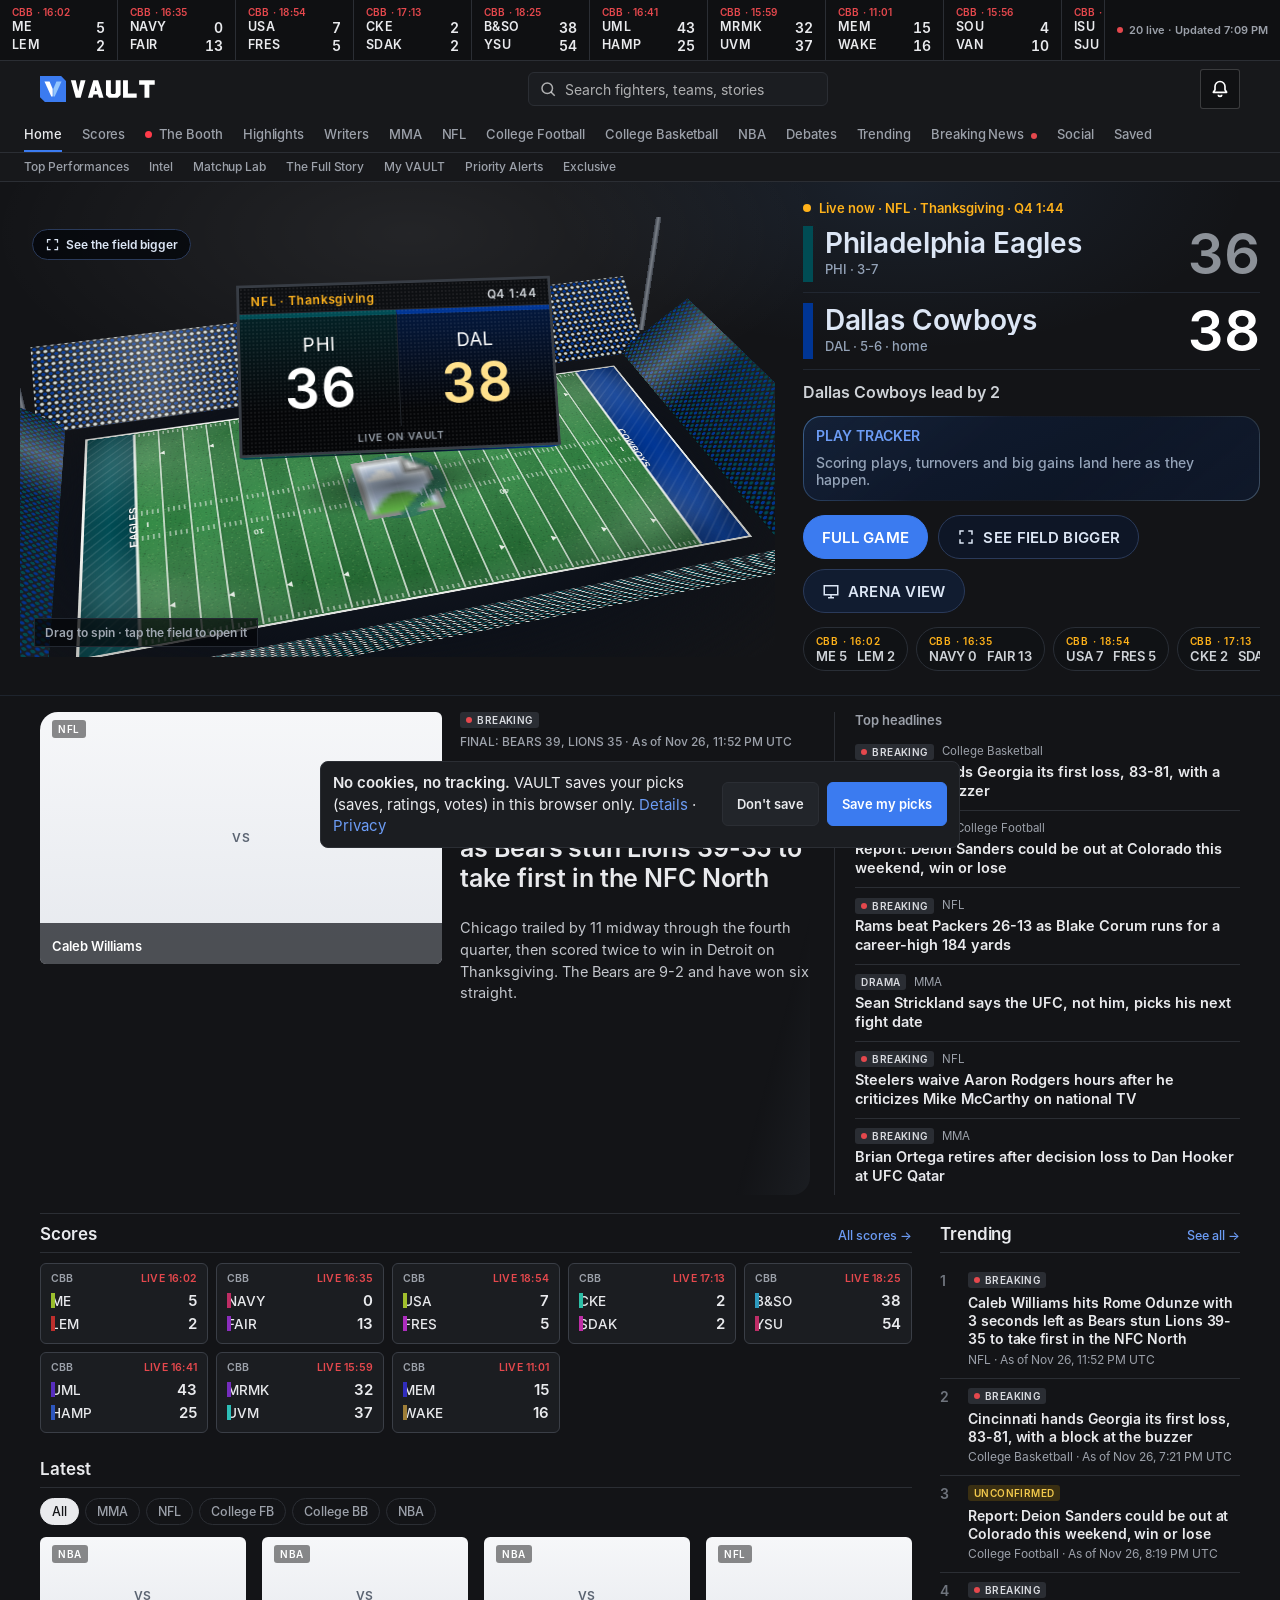
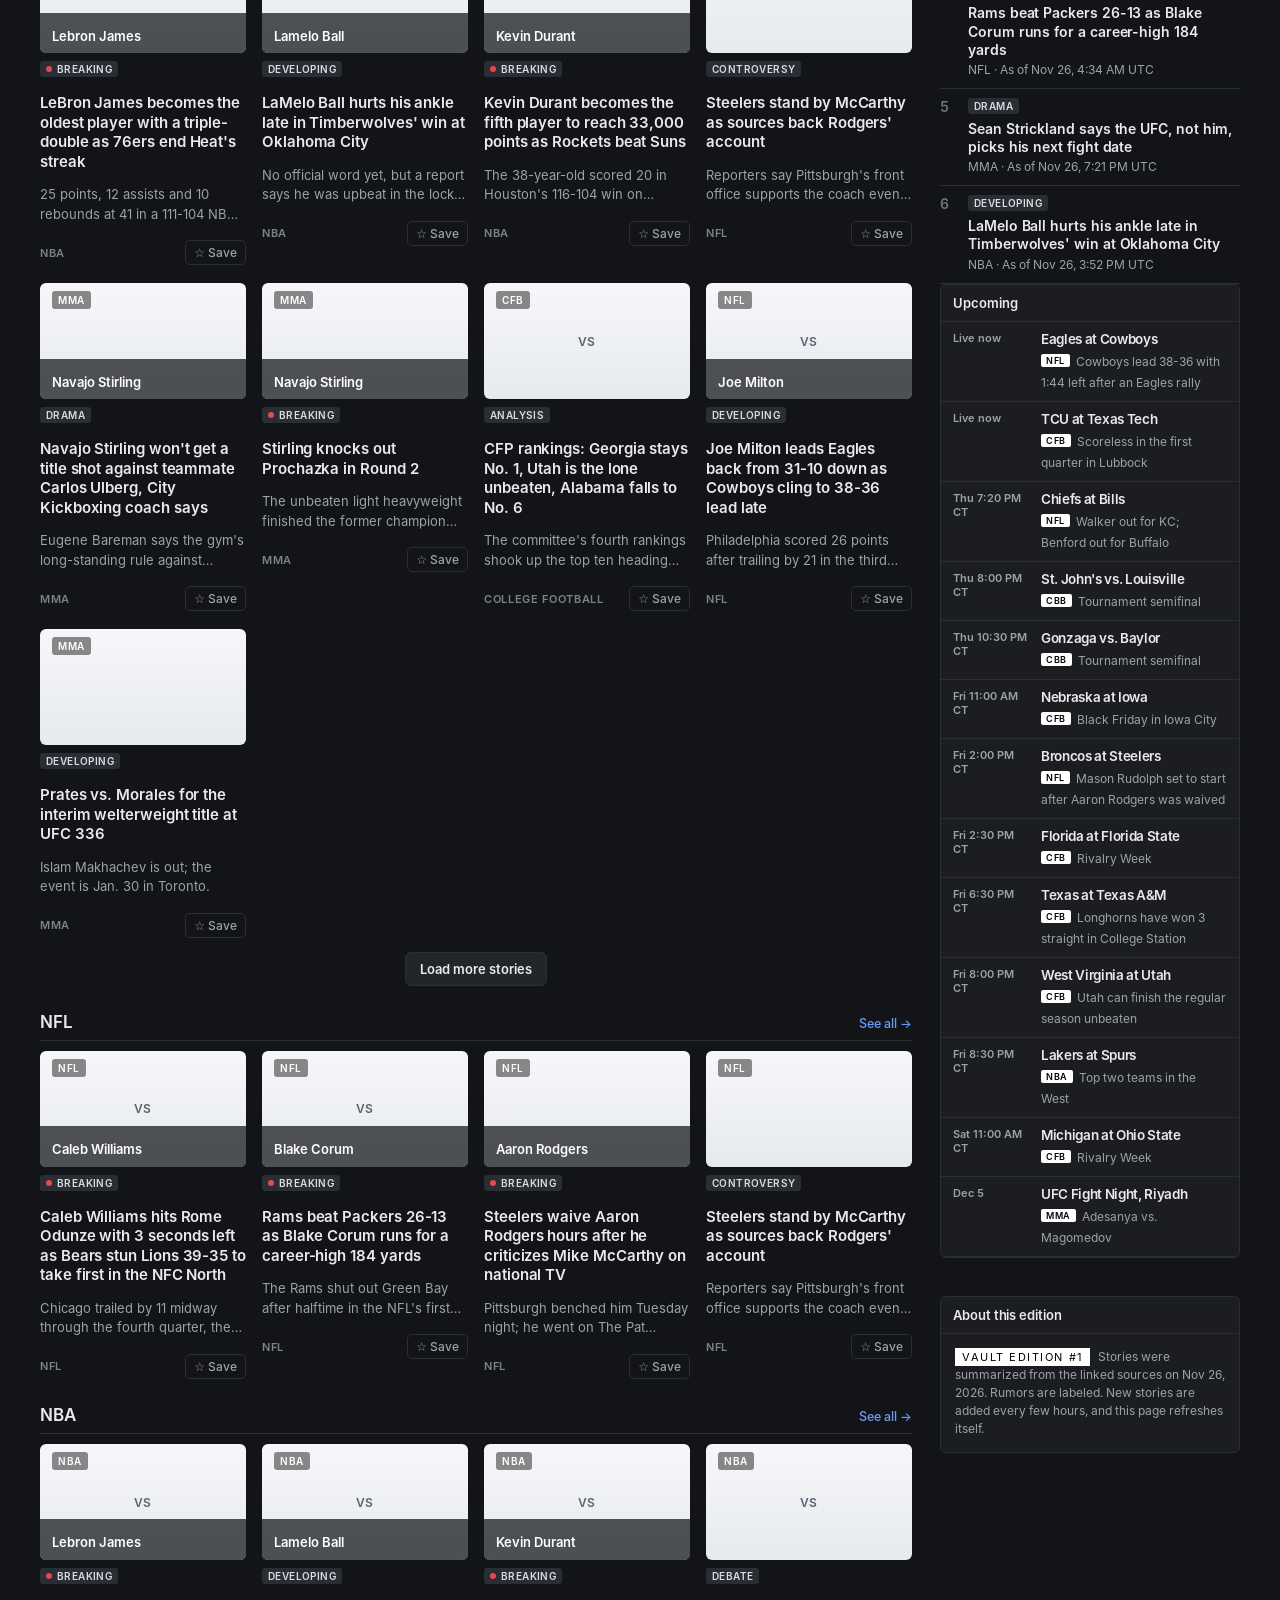
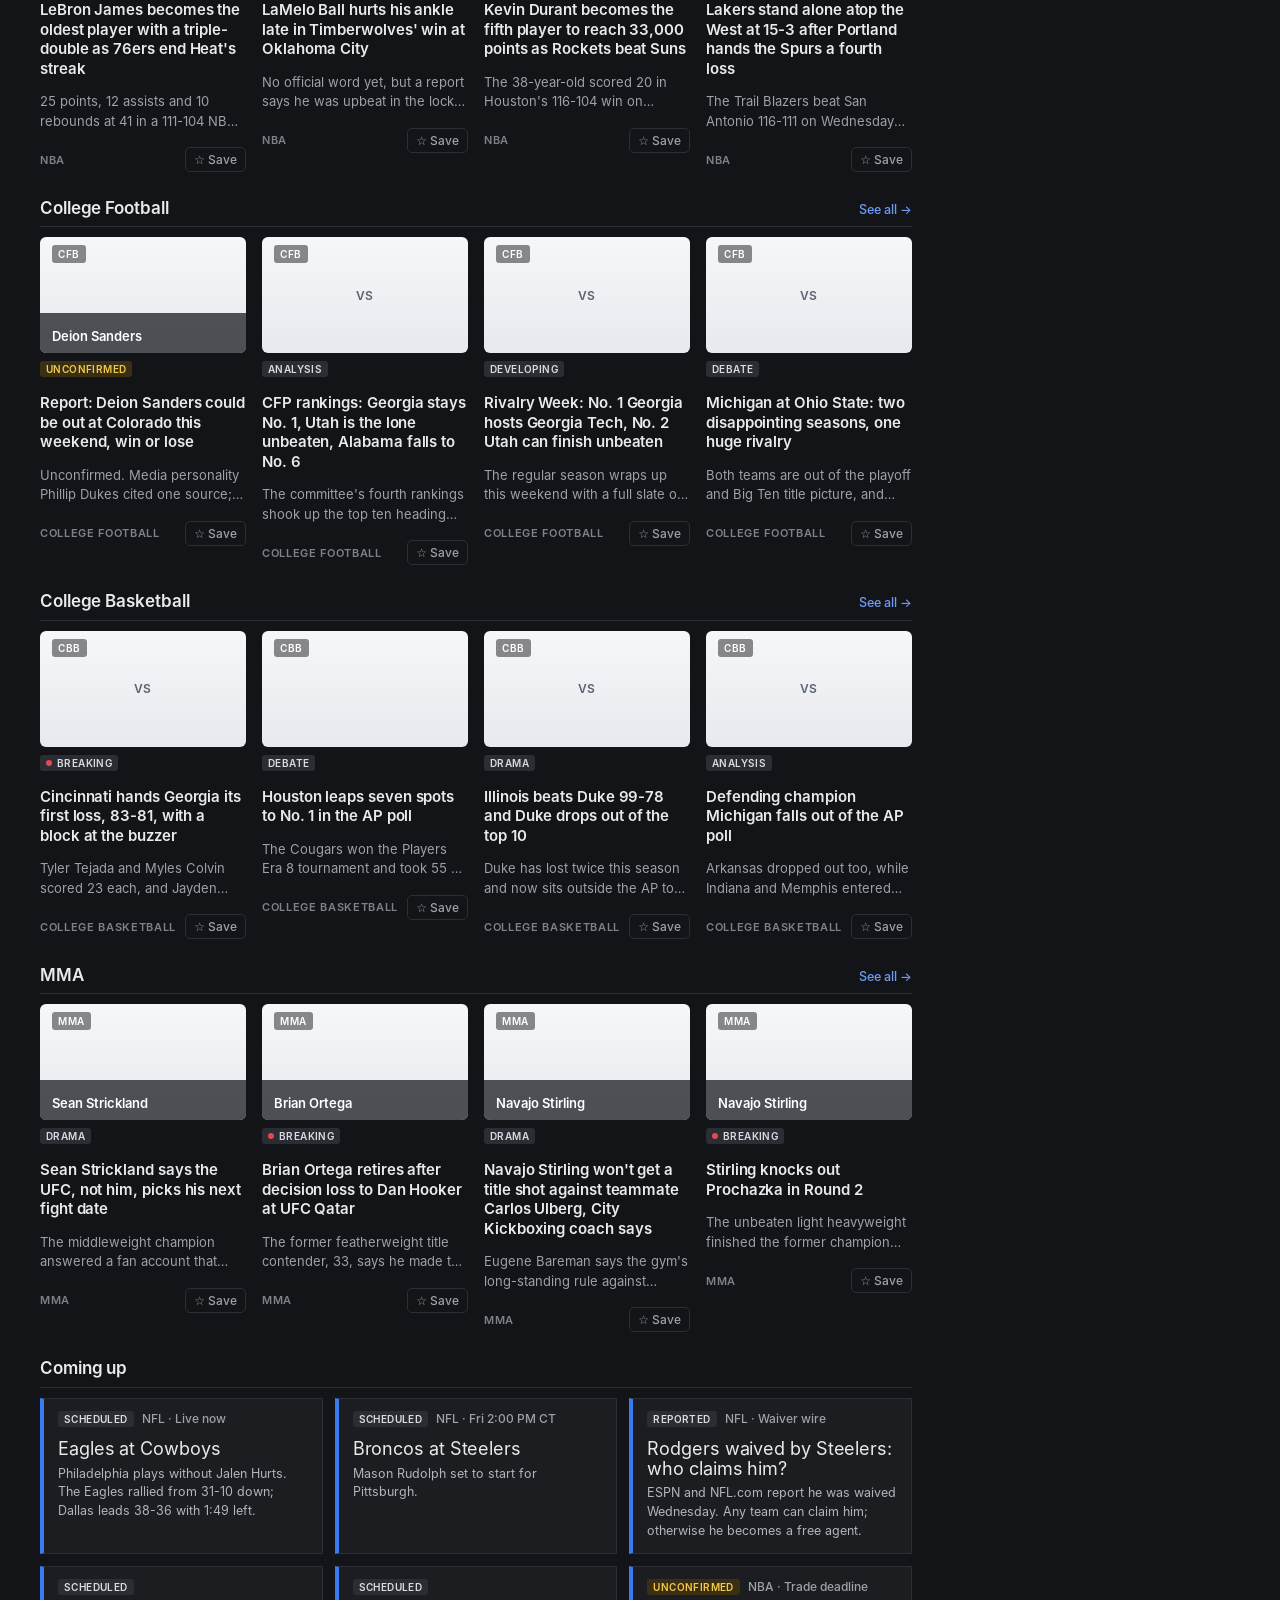
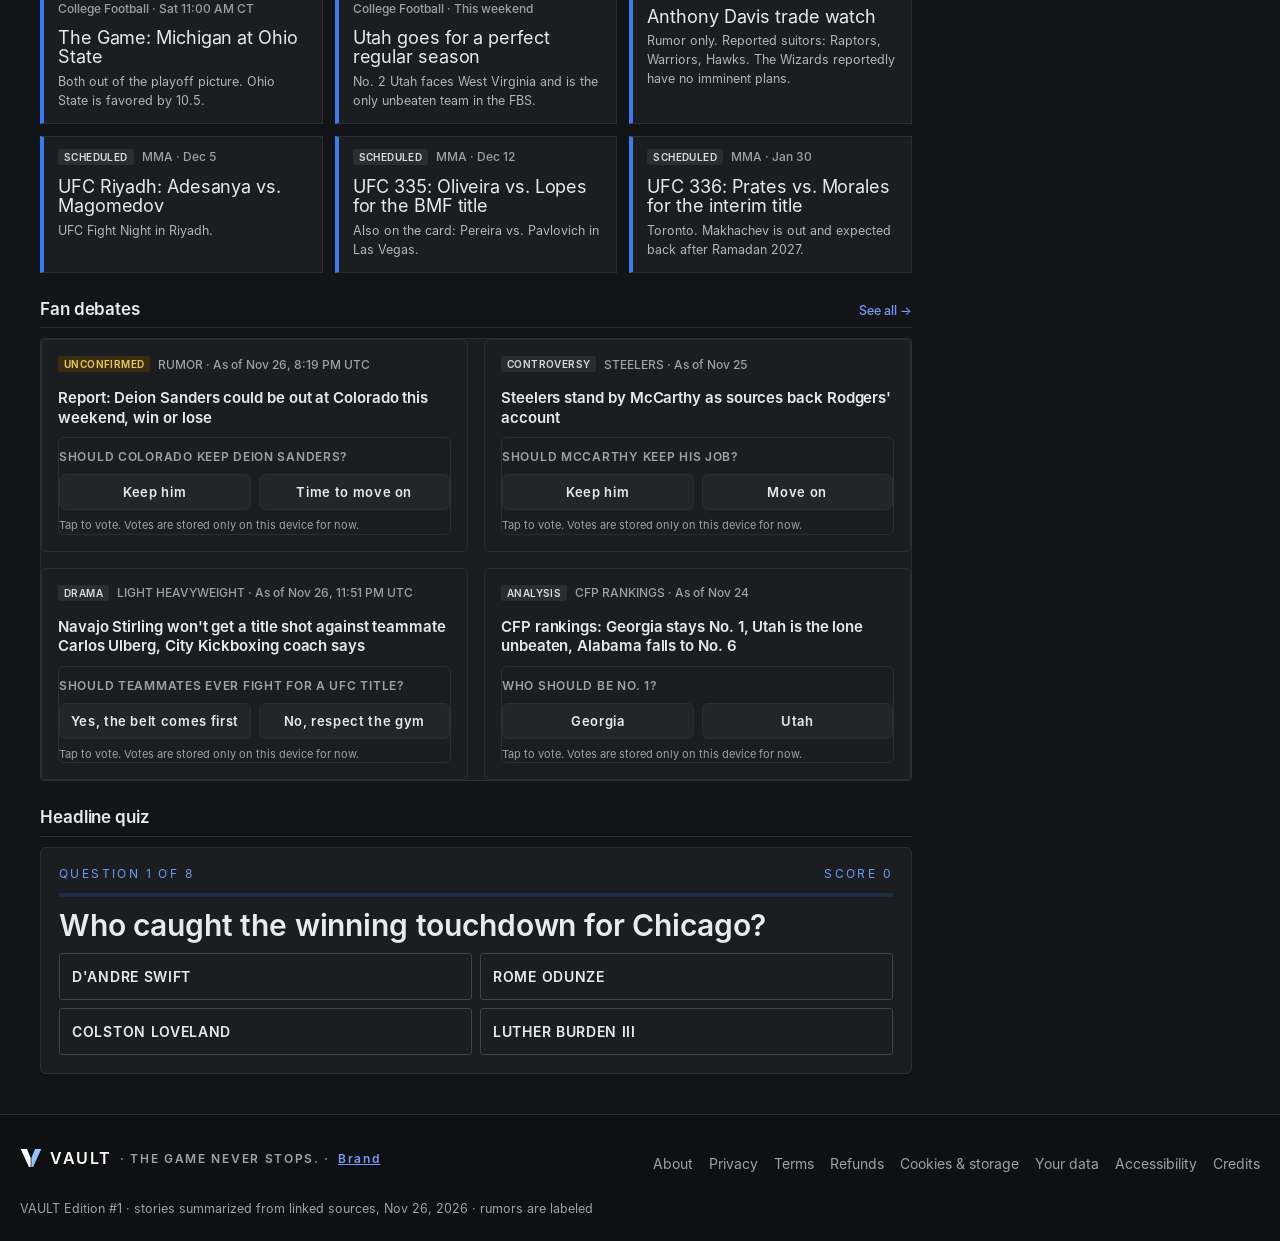
==== commit ef90efc9: "Field pages, win probability bars and win probability graph - Tap the stadium or 'See the field bigg" ====
--- a/index.html
+++ b/index.html
@@ -5,8 +5,8 @@
 <meta name="theme-color" content="#131417">
 <link rel="icon" type="image/svg+xml" href="data:image/svg+xml,%3Csvg%20xmlns%3D%22http%3A//www.w3.org/2000/svg%22%20viewBox%3D%220%200%2064%2064%22%3E%3Ctitle%3EVAULT%20app%20icon%3C/title%3E%3Crect%20width%3D%2264%22%20height%3D%2264%22%20fill%3D%22%23173F2D%22/%3E%3Cg%20transform%3D%22translate%288%208%29%20scale%28.75%29%22%3E%3Cpath%20fill%3D%22%23FFFFFF%22%20d%3D%22M2%206H20L31%2032V58H26Z%22/%3E%3Cpath%20fill%3D%22%23B8C2BC%22%20d%3D%22M62%206H44L33%2032V58H38Z%22/%3E%3C/g%3E%3C/svg%3E">
 <link rel="apple-touch-icon" href="data:image/svg+xml,%3Csvg%20xmlns%3D%22http%3A//www.w3.org/2000/svg%22%20viewBox%3D%220%200%2064%2064%22%3E%3Ctitle%3EVAULT%20app%20icon%3C/title%3E%3Crect%20width%3D%2264%22%20height%3D%2264%22%20fill%3D%22%23173F2D%22/%3E%3Cg%20transform%3D%22translate%288%208%29%20scale%28.75%29%22%3E%3Cpath%20fill%3D%22%23FFFFFF%22%20d%3D%22M2%206H20L31%2032V58H26Z%22/%3E%3Cpath%20fill%3D%22%23B8C2BC%22%20d%3D%22M62%206H44L33%2032V58H38Z%22/%3E%3C/g%3E%3C/svg%3E">
-<link rel="stylesheet" href="styles.css?v=202611271300">
-<link rel="stylesheet" href="fx.css?v=202611271300">
+<link rel="stylesheet" href="styles.css?v=202611271315">
+<link rel="stylesheet" href="fx.css?v=202611271315">
 <link rel="stylesheet" href="clean.css?v=3">
 </head><body class="vc">
 
@@ -36,10 +36,10 @@
   </div>
  </footer>
 </div>
-<script src="legal.js?v=202611271300"></script>
-<script src="premium.js?v=202611271300"></script>
-<script src="social.js?v=202611271300"></script>
-<script src="ads.js?v=202611271300"></script>
-<script src="app.js?v=202611271300"></script>
-<script src="fx.js?v=202611271300"></script>
+<script src="legal.js?v=202611271315"></script>
+<script src="premium.js?v=202611271315"></script>
+<script src="social.js?v=202611271315"></script>
+<script src="ads.js?v=202611271315"></script>
+<script src="app.js?v=202611271315"></script>
+<script src="fx.js?v=202611271315"></script>
 </body></html>
--- a/fx.css
+++ b/fx.css
@@ -582,3 +582,73 @@
 .ar-cardl li{padding:7px 0;border-bottom:1px solid #1E2B45;font:500 13px/1.35 var(--sn-bd,system-ui);color:#cfd6e0}
 .ar-cardl li:last-child{border-bottom:0}
 .ar-cardl b{color:#fff;font-weight:700}
+
+/* ---------- field page (#field-<id>) ---------- */
+.ar-open{position:absolute;left:12px;top:12px;z-index:4;display:inline-flex;align-items:center;gap:6px;padding:7px 12px;border-radius:999px;background:rgba(5,7,12,.78);border:1px solid #2a3a5a;color:#dce6f5;font:700 12px var(--sn-bd,system-ui);text-decoration:none}
+.ar-open svg{width:15px;height:15px}
+.ar-open:hover{background:#1E3A8A}
+.ar-stage{cursor:pointer}
+.ar-zoom{display:none;position:absolute;right:12px;bottom:12px;z-index:4;gap:6px}
+.ar-zoom button{min-width:40px;height:40px;padding:0 12px;border-radius:999px;border:1px solid #2a3a5a;background:rgba(5,7,12,.82);color:#fff;font:800 16px var(--sn-bd,system-ui);cursor:pointer}
+.ar-zoom button:hover{background:#1E3A8A}
+.arena.big .ar-zoom{display:flex}
+.arena.big .ar-open{display:none}
+.arena.big .ar-in{grid-template-columns:minmax(0,1fr);max-width:1500px}
+.arena.big .ar-stage{height:min(74vh,820px);cursor:grab}
+.arena.big .ar-side{display:grid;grid-template-columns:repeat(auto-fit,minmax(300px,1fr));gap:4px 28px;align-items:start}
+.arena.big .ar-side>.ar-kick,.arena.big .ar-side>.ar-chips{grid-column:1/-1}
+.arena.big .ar-hlw{max-width:min(46%,420px)}
+.arena.big .ar-hl b{font-size:20px}
+.fpv{max-width:1500px;margin:0 auto;padding:8px 20px 40px}
+.fp-back{display:inline-block;margin:6px 0 10px;color:#93c5fd;font:600 14px var(--sn-bd,system-ui);text-decoration:none}
+.fpv h1{font:800 clamp(26px,3.4vw,40px)/1.1 var(--sn-hd,system-ui);letter-spacing:-.02em;color:#fff;margin:0 0 6px}
+.fpv h1 span{color:#7f8a99;font-weight:600}
+.fp-sub{color:#aab4c2;font:500 15px/1.45 var(--sn-bd,system-ui);margin:0 0 20px}
+.fp-sub a{color:#93c5fd}
+.fp-h{font:800 20px var(--sn-hd,system-ui);color:#fff;margin:0 0 12px}
+.fp-h small{font:600 13px var(--sn-bd,system-ui);color:#7f8a99;margin-left:6px}
+.fp-plays{display:grid;grid-template-columns:repeat(auto-fill,minmax(260px,1fr));gap:10px}
+.fp-p{text-align:left;display:block;padding:12px 14px;border-radius:14px;border:1px solid #1E2B45;border-left:5px solid var(--tc);background:#0e1626;color:#cfd6e0;cursor:pointer;font:500 13px/1.35 var(--sn-bd,system-ui)}
+.fp-p:hover{background:#13203a}
+.fp-p.on{border-color:#60a5fa;border-left-color:var(--tc);background:#14264a}
+.fp-p em{display:block;font:800 11px var(--sn-bd,system-ui);letter-spacing:.06em;text-transform:uppercase;color:#ffb21a;font-style:normal}
+.fp-p b{display:block;color:#fff;font:700 15px/1.25 var(--sn-bd,system-ui);margin:3px 0 2px}
+.fp-card em{font-style:normal;color:#ffb21a;font-weight:700}
+@media (max-width:700px){.arena.big .ar-stage{height:min(92vw,520px)}.ar-open{font-size:11px;padding:6px 10px}}
+
+/* ---------- win probability ---------- */
+.wpb{margin:4px 0 14px}
+.wpb-h{display:flex;justify-content:space-between;align-items:baseline;gap:8px;margin-bottom:6px}
+.wpb-h span{font:800 13px var(--sn-bd,system-ui);letter-spacing:.06em;text-transform:uppercase;color:#93c5fd}
+.wpb-h small{font:500 12px var(--sn-bd,system-ui);color:#7f8a99}
+.wpb-r{display:grid;grid-template-columns:auto minmax(60px,1fr) auto;align-items:center;gap:10px}
+.wpb-t{display:inline-flex;align-items:center;gap:6px;font:700 14px var(--sn-bd,system-ui);color:#aab4c2;white-space:nowrap}
+.wpb-t em{font:800 20px var(--sn-hd,system-ui);font-style:normal;color:#cfd6e0;font-variant-numeric:tabular-nums}
+.wpb-t.wpf em{color:#fff}
+.wpb-r .tlogo{width:22px;height:22px;object-fit:contain}
+.wpb-bar{display:flex;height:10px;border-radius:999px;overflow:hidden;background:#1b2435;gap:2px}
+.wpb-bar i{display:block;height:100%;min-width:3px;transition:width .8s cubic-bezier(.2,.8,.2,1)}
+.wpb.sm{display:grid;grid-template-columns:auto 1fr auto;align-items:center;gap:6px;margin:8px 0 0}
+.wpb.sm em{font:700 11px var(--sn-bd,system-ui);font-style:normal;color:#8b95a3;font-variant-numeric:tabular-nums}
+.wpb.sm em.wpf{color:#fff}
+.wpb.sm .wpb-bar{height:5px}
+.wpbox{margin:12px 0 0;padding:12px 0 0;border-top:1px solid #1E2B45}
+.ar-bigbtn{background:#0e1626}
+.ar-act .ar-btn{flex:0 1 auto}
+.wpb em,.wpb span,.wpb-bar{border:0!important;box-shadow:none!important;padding:0!important;min-width:0}
+.wpb .wpb-t,.wpb em{background:none!important}
+.arena.big .ar-side{grid-template-columns:repeat(auto-fit,minmax(380px,1fr))}
+/* win probability graph */
+.wpc{margin:14px 0 6px}
+.wpc-svg{display:block;width:100%;height:auto;max-height:260px}
+.wpc-grid line{stroke:#1f2a3c;stroke-width:1}
+.wpc-grid line.mid{stroke:#5b6678;stroke-dasharray:4 4}
+.wpc-per{stroke:#2a3548;stroke-width:1}
+.wpc-pl{font:700 11px var(--sn-bd,system-ui);fill:#7f8a99;text-anchor:middle}
+.wpc-ax{font:700 11px var(--sn-bd,system-ui);fill:#aab4c2;text-anchor:end}
+.wpc-line{fill:none;stroke:#fff;stroke-width:2.2;stroke-linejoin:round}
+.wpc-pk{fill:#ffb21a;stroke:#0b0f17;stroke-width:2}
+.wpc-pt{font:800 11.5px var(--sn-bd,system-ui);fill:#ffd27a;paint-order:stroke;stroke:#0b0f17;stroke-width:3px}
+.wpc-now{fill:#fff;stroke:#0b0f17;stroke-width:2}
+.wpc-n{margin:6px 0 0;font:600 13px var(--sn-bd,system-ui);color:#cfd6e0}
+.fp-wp{max-width:900px;margin:0 0 22px;padding:14px 16px;border:1px solid #1E2B45;border-radius:16px;background:#0e1626}
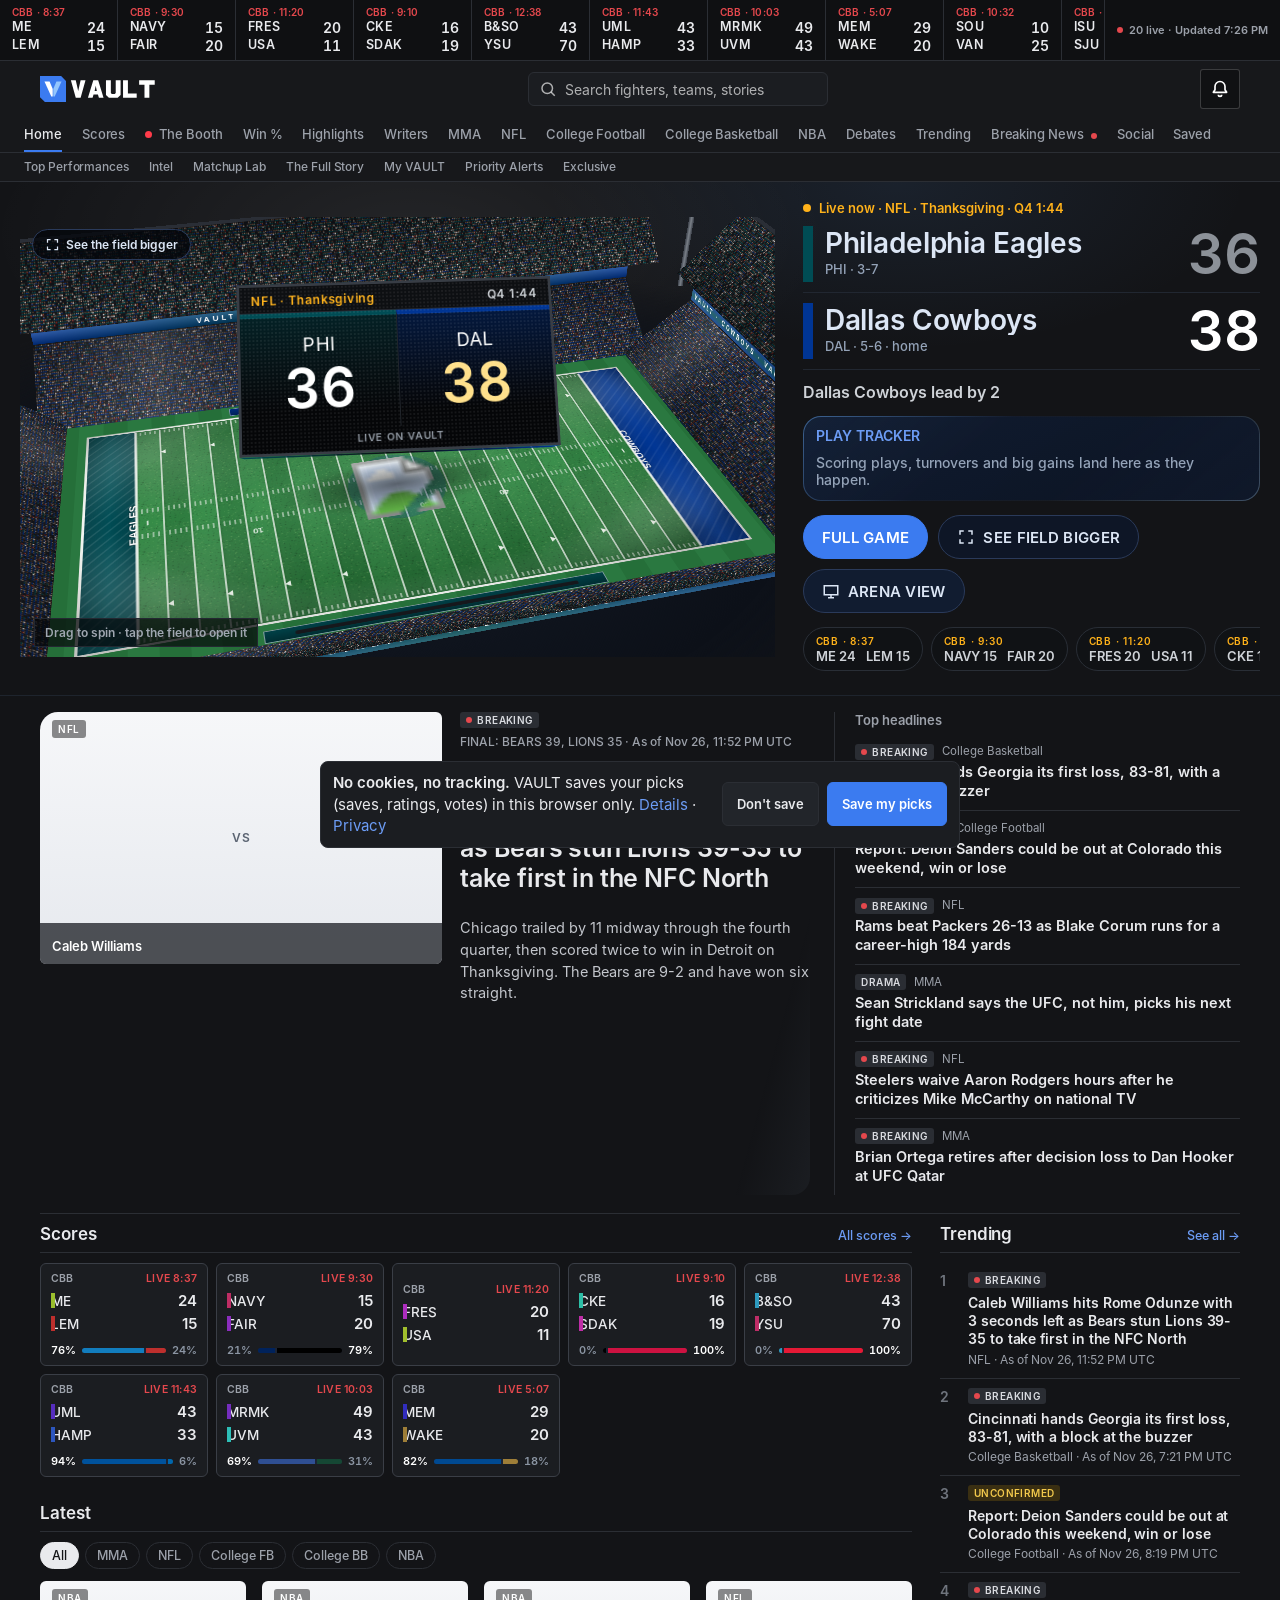
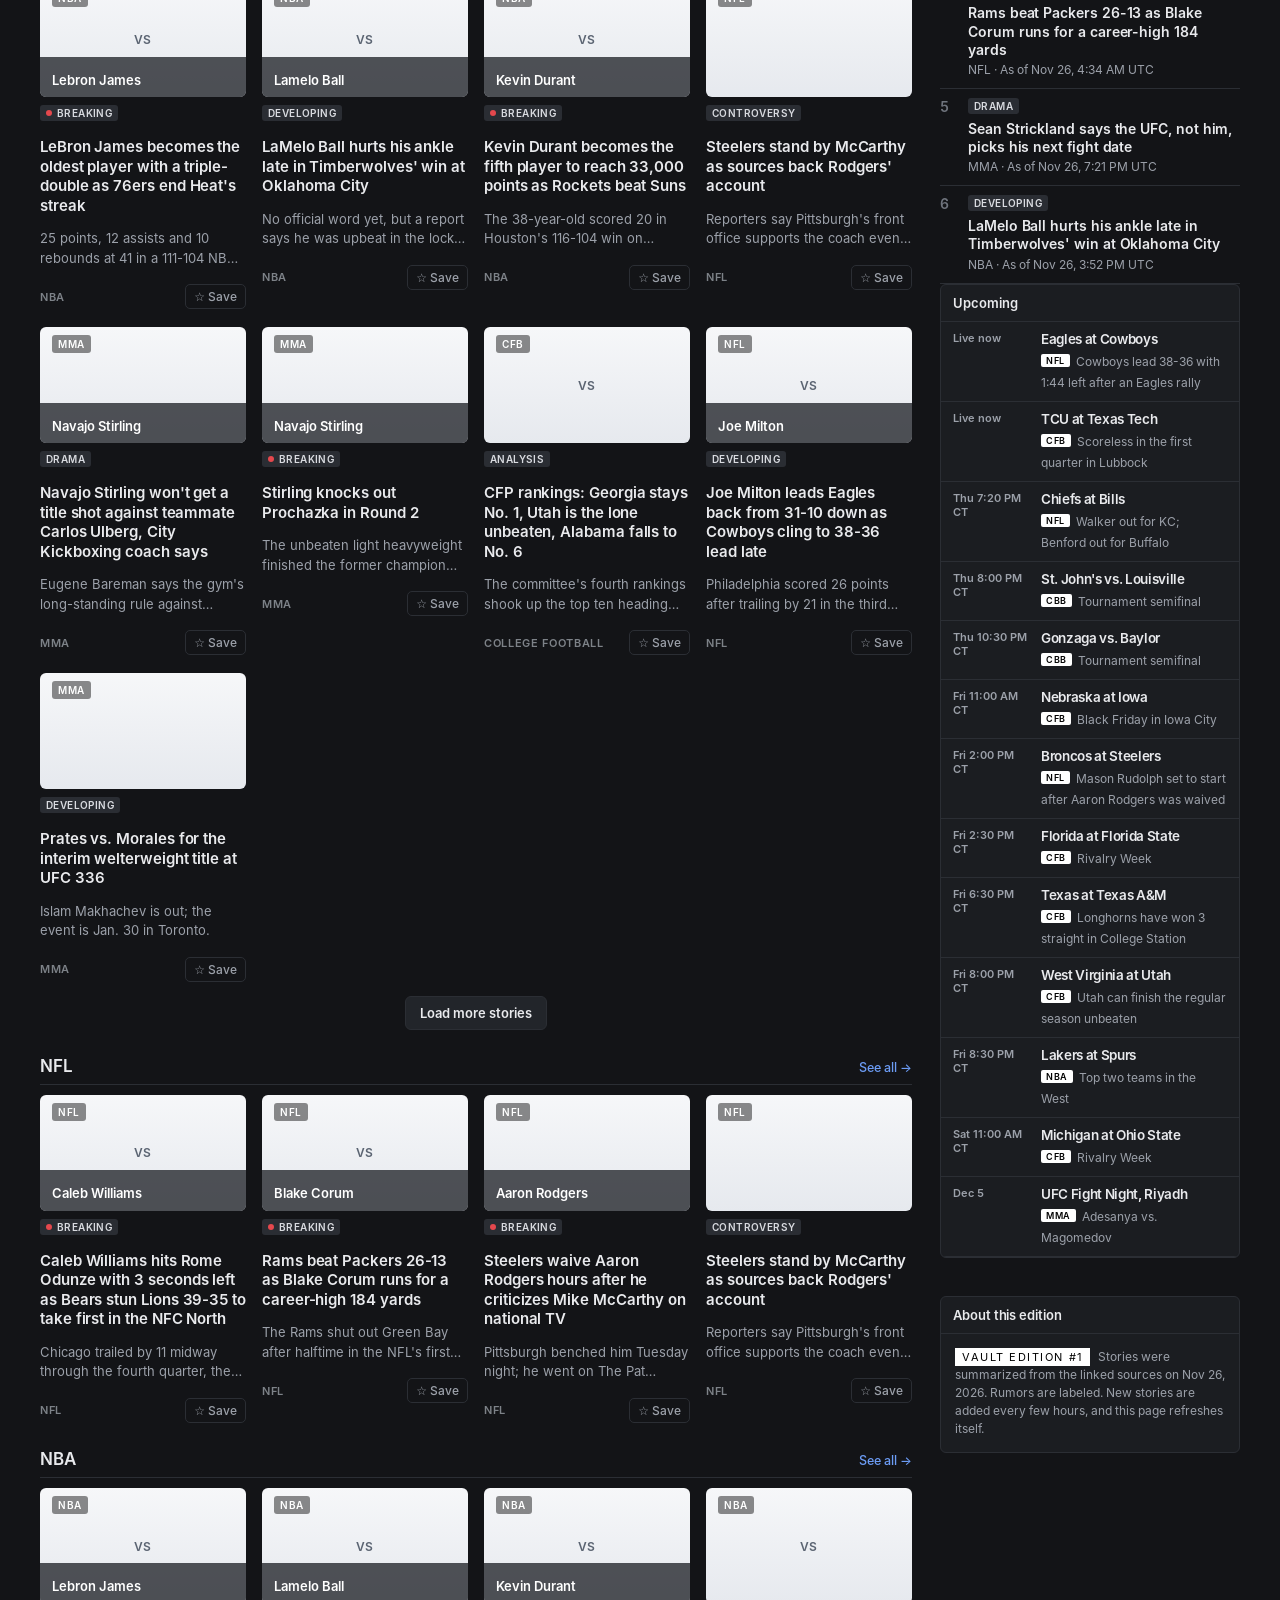
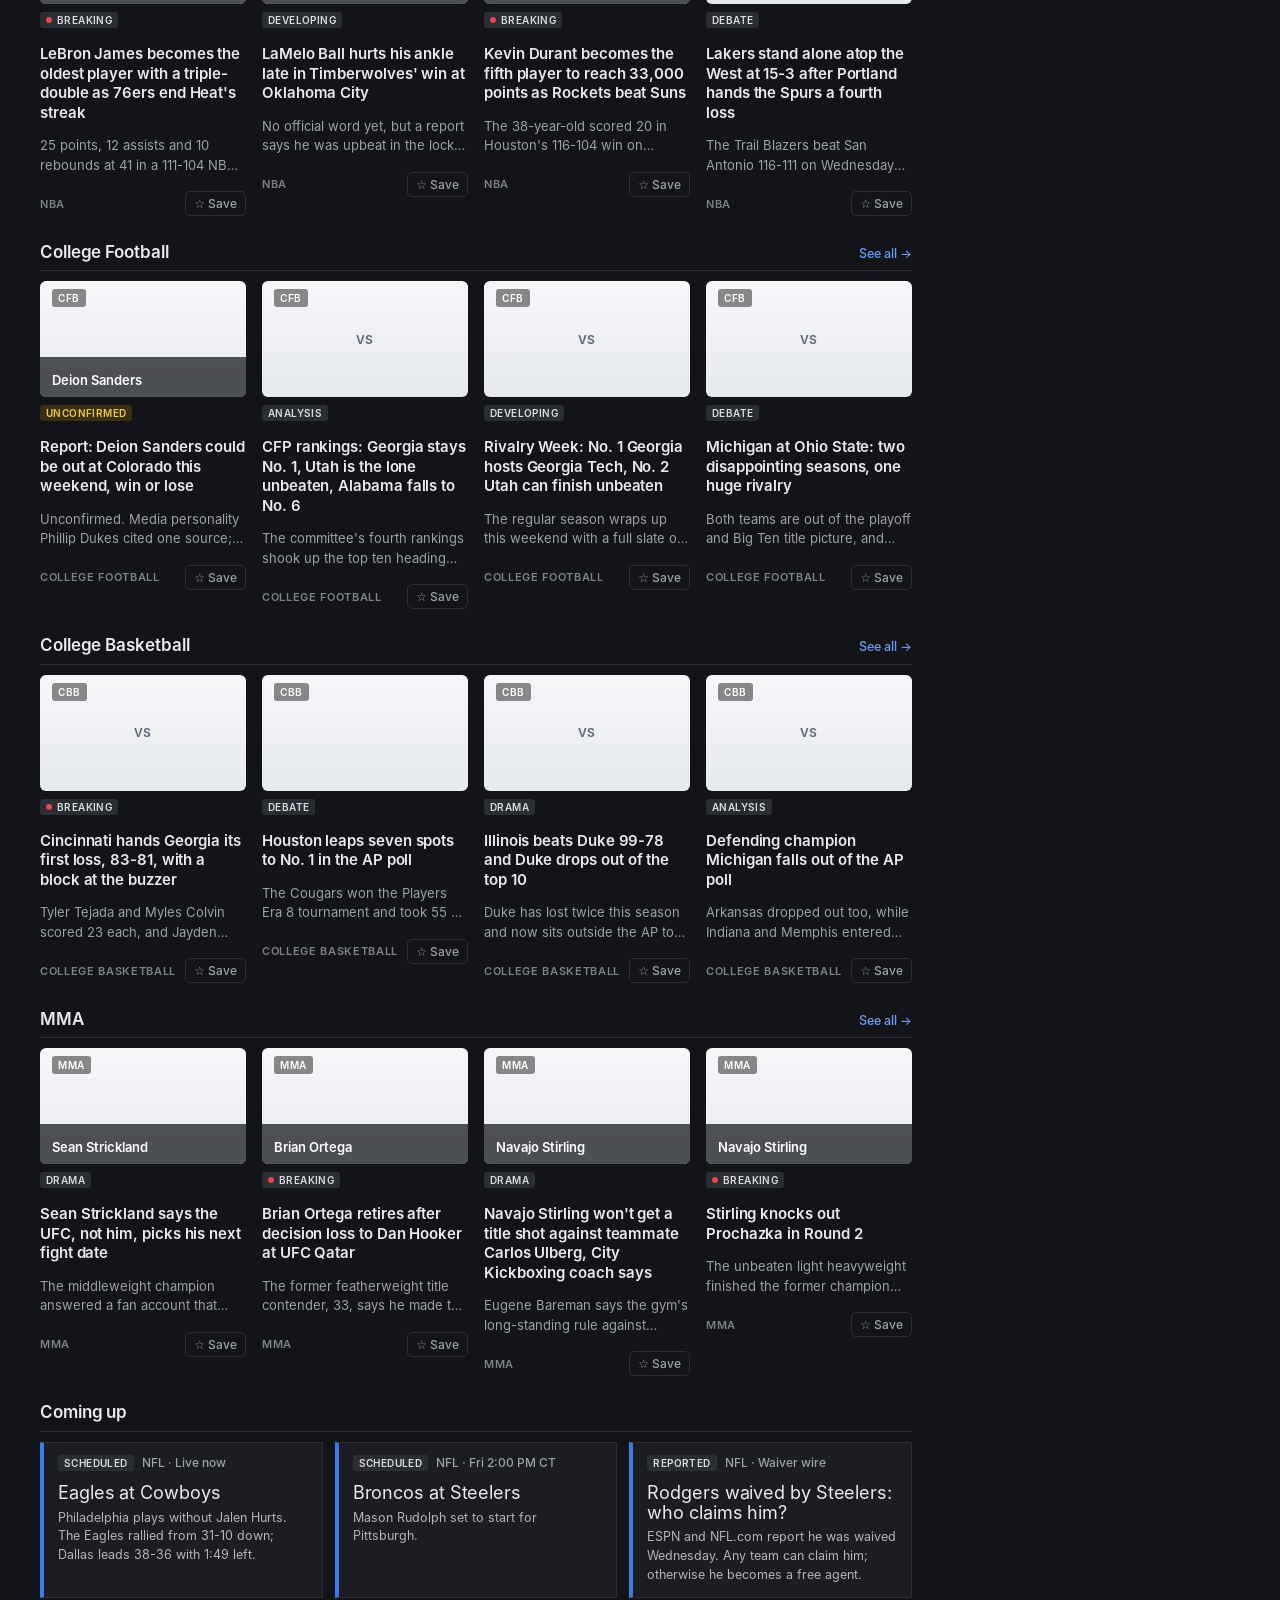
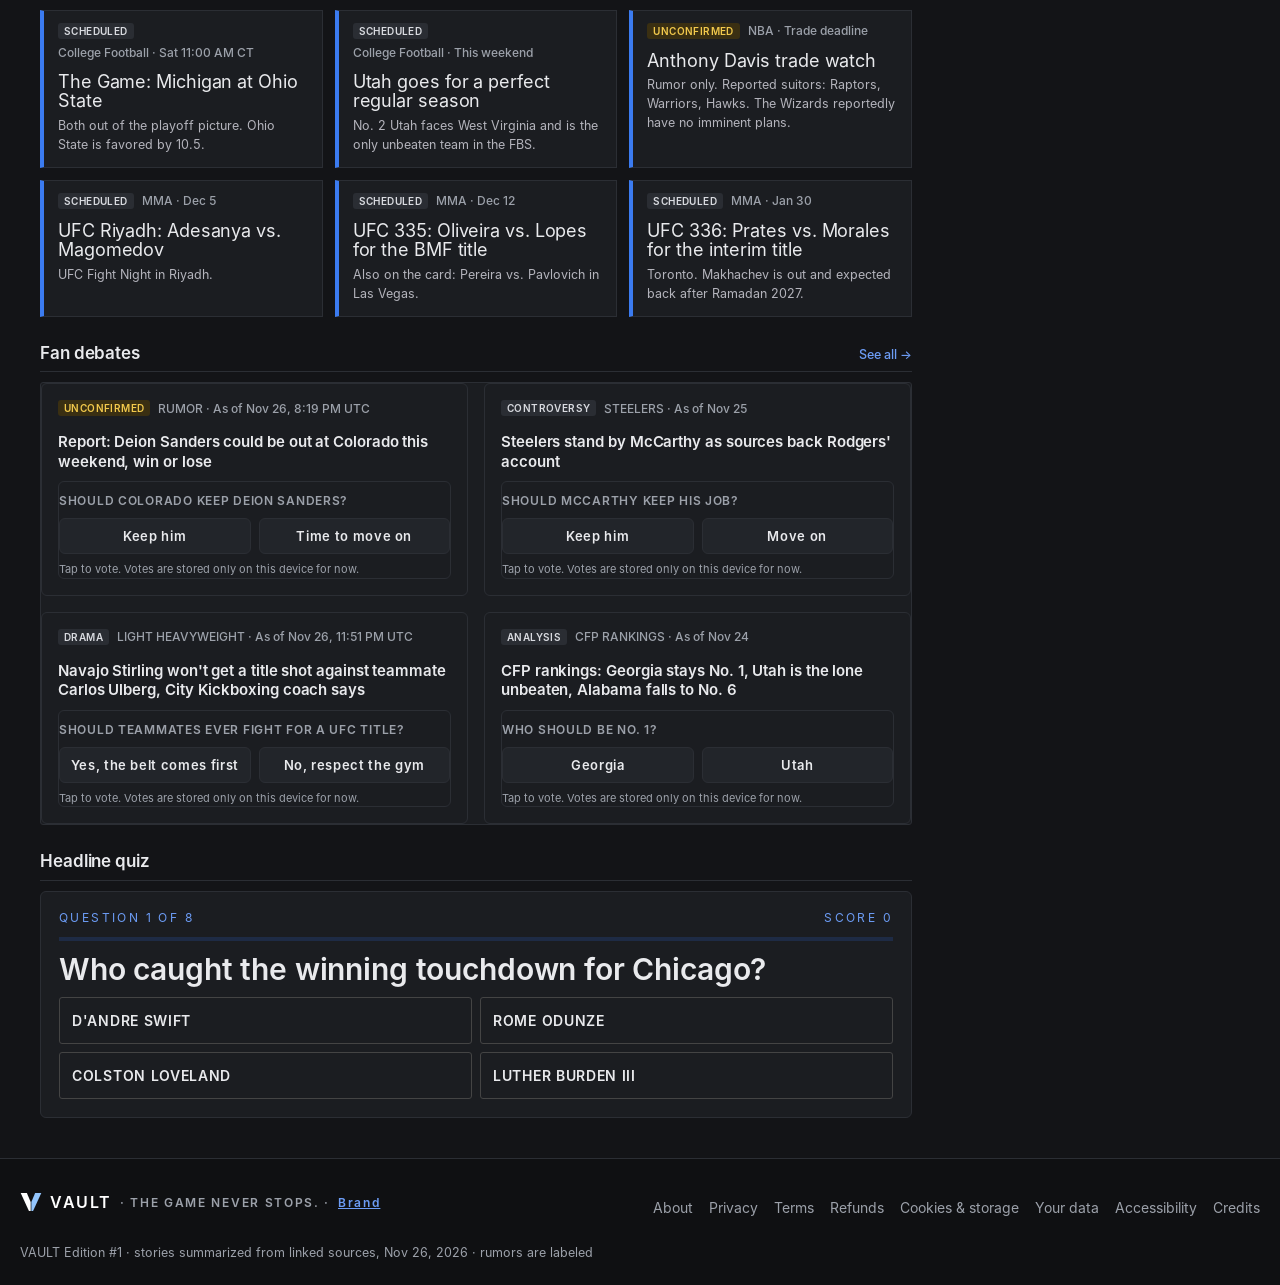
==== commit 0ec8ee90: "Win % tab, live booth calls, real-stadium bowl - Win % tab (#win): every game's win probability by l" ====
--- a/index.html
+++ b/index.html
@@ -5,8 +5,8 @@
 <meta name="theme-color" content="#131417">
 <link rel="icon" type="image/svg+xml" href="data:image/svg+xml,%3Csvg%20xmlns%3D%22http%3A//www.w3.org/2000/svg%22%20viewBox%3D%220%200%2064%2064%22%3E%3Ctitle%3EVAULT%20app%20icon%3C/title%3E%3Crect%20width%3D%2264%22%20height%3D%2264%22%20fill%3D%22%23173F2D%22/%3E%3Cg%20transform%3D%22translate%288%208%29%20scale%28.75%29%22%3E%3Cpath%20fill%3D%22%23FFFFFF%22%20d%3D%22M2%206H20L31%2032V58H26Z%22/%3E%3Cpath%20fill%3D%22%23B8C2BC%22%20d%3D%22M62%206H44L33%2032V58H38Z%22/%3E%3C/g%3E%3C/svg%3E">
 <link rel="apple-touch-icon" href="data:image/svg+xml,%3Csvg%20xmlns%3D%22http%3A//www.w3.org/2000/svg%22%20viewBox%3D%220%200%2064%2064%22%3E%3Ctitle%3EVAULT%20app%20icon%3C/title%3E%3Crect%20width%3D%2264%22%20height%3D%2264%22%20fill%3D%22%23173F2D%22/%3E%3Cg%20transform%3D%22translate%288%208%29%20scale%28.75%29%22%3E%3Cpath%20fill%3D%22%23FFFFFF%22%20d%3D%22M2%206H20L31%2032V58H26Z%22/%3E%3Cpath%20fill%3D%22%23B8C2BC%22%20d%3D%22M62%206H44L33%2032V58H38Z%22/%3E%3C/g%3E%3C/svg%3E">
-<link rel="stylesheet" href="styles.css?v=202611271315">
-<link rel="stylesheet" href="fx.css?v=202611271315">
+<link rel="stylesheet" href="styles.css?v=202611271345">
+<link rel="stylesheet" href="fx.css?v=202611271345">
 <link rel="stylesheet" href="clean.css?v=3">
 </head><body class="vc">
 
@@ -36,10 +36,10 @@
   </div>
  </footer>
 </div>
-<script src="legal.js?v=202611271315"></script>
-<script src="premium.js?v=202611271315"></script>
-<script src="social.js?v=202611271315"></script>
-<script src="ads.js?v=202611271315"></script>
-<script src="app.js?v=202611271315"></script>
-<script src="fx.js?v=202611271315"></script>
+<script src="legal.js?v=202611271345"></script>
+<script src="premium.js?v=202611271345"></script>
+<script src="social.js?v=202611271345"></script>
+<script src="ads.js?v=202611271345"></script>
+<script src="app.js?v=202611271345"></script>
+<script src="fx.js?v=202611271345"></script>
 </body></html>
--- a/fx.css
+++ b/fx.css
@@ -652,3 +652,66 @@
 .wpc-now{fill:#fff;stroke:#0b0f17;stroke-width:2}
 .wpc-n{margin:6px 0 0;font:600 13px var(--sn-bd,system-ui);color:#cfd6e0}
 .fp-wp{max-width:900px;margin:0 0 22px;padding:14px 16px;border:1px solid #1E2B45;border-radius:16px;background:#0e1626}
+/* ---------- Win % page ---------- */
+.wpv{max-width:1320px;margin:0 auto;padding:22px 20px 40px}
+.wpg-tabs{margin-top:10px}
+.wpg-tabs button:disabled{opacity:.4;cursor:default}
+.wpg-tabs button small{font-weight:600;opacity:.7;margin-left:3px}
+.wpg-note{color:#aab4c2;font:500 14px var(--sn-bd,system-ui);margin:6px 0 14px}
+.wpg-grid{display:grid;grid-template-columns:repeat(auto-fill,minmax(300px,1fr));gap:12px}
+.wpg-c{display:block;padding:14px 16px 12px;border:1px solid #1E2B45;border-radius:16px;background:#0e1626;color:#cfd6e0;text-decoration:none}
+a.wpg-c:hover{border-color:#3b82f6;background:#11203a}
+.wpg-h{display:flex;justify-content:space-between;font:800 11px var(--sn-bd,system-ui);letter-spacing:.06em;color:#7f8a99;margin-bottom:8px}
+.wpg-h b{display:inline-flex;align-items:center;gap:6px;font-weight:800}
+.wpg-h b.live{color:#f87171}.wpg-h b.pre{color:#93c5fd}
+.wpg-h b i{width:7px;height:7px;border-radius:50%;background:#ef4444}
+.wpg-r{display:grid;grid-template-columns:5px auto minmax(0,1fr) auto auto;align-items:center;gap:10px;padding:6px 0}
+.wpg-r>i{align-self:stretch;border-radius:3px}
+.wpg-r:not(:has(.tlogo)){grid-template-columns:5px minmax(0,1fr) auto auto}
+.wpg-r .tlogo{width:30px;height:30px;object-fit:contain}
+.wpg-n{min-width:0}
+.wpg-n b{display:block;font:700 15px var(--sn-bd,system-ui);color:#e5eaf1;white-space:nowrap;overflow:hidden;text-overflow:ellipsis}
+.wpg-n small{font:500 12px var(--sn-bd,system-ui);color:#7f8a99}
+.wpg-s{font:700 16px var(--sn-bd,system-ui);color:#8b95a3;font-variant-numeric:tabular-nums}
+.wpg-r strong{font:800 22px var(--sn-hd,system-ui);color:#8b95a3;min-width:58px;text-align:right;font-variant-numeric:tabular-nums}
+.wpg-r.wpgf strong{color:#fff}
+.wpg-c .wpb-bar{margin:8px 0 6px;height:8px}
+.wpg-f{display:flex;justify-content:space-between;align-items:center;gap:10px}
+.wpg-f small{font:500 11.5px var(--sn-bd,system-ui);color:#7f8a99}
+.wpg-sp{width:120px;height:30px;flex:none}
+.wpg-sp line{stroke:#3a4558;stroke-dasharray:3 3}
+.wpg-sp path{fill:none;stroke:#e5eaf1;stroke-width:1.6}
+
+/* ---------- real-stadium bowl (2026-11) ---------- */
+.arena .ar-st{opacity:1;background-repeat:no-repeat,repeat!important}
+.arena .ar-st::after{opacity:.45}
+.ar-up{position:absolute;background-repeat:no-repeat,repeat;border:0 solid #2a2e36;pointer-events:none}
+.ar-up.n{left:-470px;width:940px;top:-430px;height:130px;transform-origin:50% 100%;transform:translateZ(92px) rotateX(-46deg);border-top-width:5px}
+.ar-up.s{left:-470px;width:940px;top:300px;height:130px;transform-origin:50% 0;transform:translateZ(92px) rotateX(46deg);border-bottom-width:5px}
+.ar-up.w{left:-610px;width:130px;top:-262px;height:524px;transform-origin:100% 50%;transform:translateZ(92px) rotateY(46deg);border-left-width:5px}
+.ar-up.e{left:480px;width:130px;top:-262px;height:524px;transform-origin:0 50%;transform:translateZ(92px) rotateY(-46deg);border-right-width:5px}
+.ar-rib{position:absolute;display:flex;align-items:center;justify-content:center;overflow:hidden;pointer-events:none;
+ background:linear-gradient(180deg,rgba(255,255,255,.18),rgba(0,0,0,.25)),linear-gradient(90deg,var(--rc) 0,var(--rc2) 50%,var(--rc) 100%);box-shadow:0 0 18px 2px color-mix(in srgb,var(--rc) 55%,transparent)}
+.ar-rib span{font:900 11px/1 "Arial Black",Arial,sans-serif;letter-spacing:.35em;color:#fff;white-space:nowrap;text-shadow:0 0 6px rgba(255,255,255,.6)}
+.ar-rib.n{left:-420px;width:840px;top:-318px;height:18px;transform-origin:50% 100%;transform:translateZ(74px) rotateX(-90deg)}
+.ar-rib.s{left:-420px;width:840px;top:300px;height:18px;transform-origin:50% 0;transform:translateZ(74px) rotateX(90deg)}
+.ar-rib.w{left:-498px;width:18px;top:-215px;height:430px;transform-origin:100% 50%;transform:translateZ(74px) rotateY(90deg)}
+.ar-rib.e{left:480px;width:18px;top:-215px;height:430px;transform-origin:0 50%;transform:translateZ(74px) rotateY(-90deg)}
+.ar-rib.w span,.ar-rib.e span{writing-mode:vertical-rl}
+.ar-apron{position:absolute;left:-400px;top:-215px;width:800px;height:430px;transform:translateZ(-1px);pointer-events:none}
+.ar-apron.fb{background:repeating-linear-gradient(90deg,#256f39 0 30px,#2a7840 30px 60px)}
+.ar-apron.fb .tb{position:absolute;left:220px;width:360px;height:16px;background:linear-gradient(180deg,color-mix(in srgb,var(--bc) 85%,#000),color-mix(in srgb,var(--bc) 60%,#000));border:1px solid rgba(255,255,255,.5)}
+.ar-apron.fb .tb::after{content:"";position:absolute;left:30px;right:30px;top:5px;height:5px;background:#16181c;border-radius:2px}
+.ar-apron.fb .tb.h{top:12px}.ar-apron.fb .tb.a{bottom:12px}
+.ar-apron.bb{background:#14161b}
+.ar-apron.bb .cs{position:absolute;left:60px;right:60px;height:14px;background:repeating-linear-gradient(90deg,#2b2f37 0 9px,transparent 9px 13px)}
+.ar-apron.bb .cs.n{top:16px}.ar-apron.bb .cs.s{bottom:16px}
+.ar-apron.bb .tbl{position:absolute;left:330px;width:140px;top:2px;height:12px;background:#0b0c0f;border-bottom:4px solid var(--bc);display:flex;align-items:center;justify-content:center}
+.ar-apron.bb .tbl b{font:900 7px "Arial Black",sans-serif;letter-spacing:.3em;color:#fff}
+.ar-world.court .ar-floor{box-shadow:0 0 0 2px #0e1014,0 0 70px 20px rgba(0,0,0,.55)}
+.ar-world:not(.court):not(.oct) .ar-floor{box-shadow:0 0 70px 20px rgba(0,0,0,.45)}
+.ar-tw{transform:translateZ(0)}
+.ar-tw i{height:300px}
+.ar-tw.a{left:-560px;top:-380px}.ar-tw.b{left:560px;top:-380px}.ar-tw.c{left:-560px;top:380px}.ar-tw.d{left:560px;top:380px}
+.ar-ground{left:-760px;top:-560px;width:1520px;height:1120px}
+.ar-rib.s span{transform:scaleY(-1)}
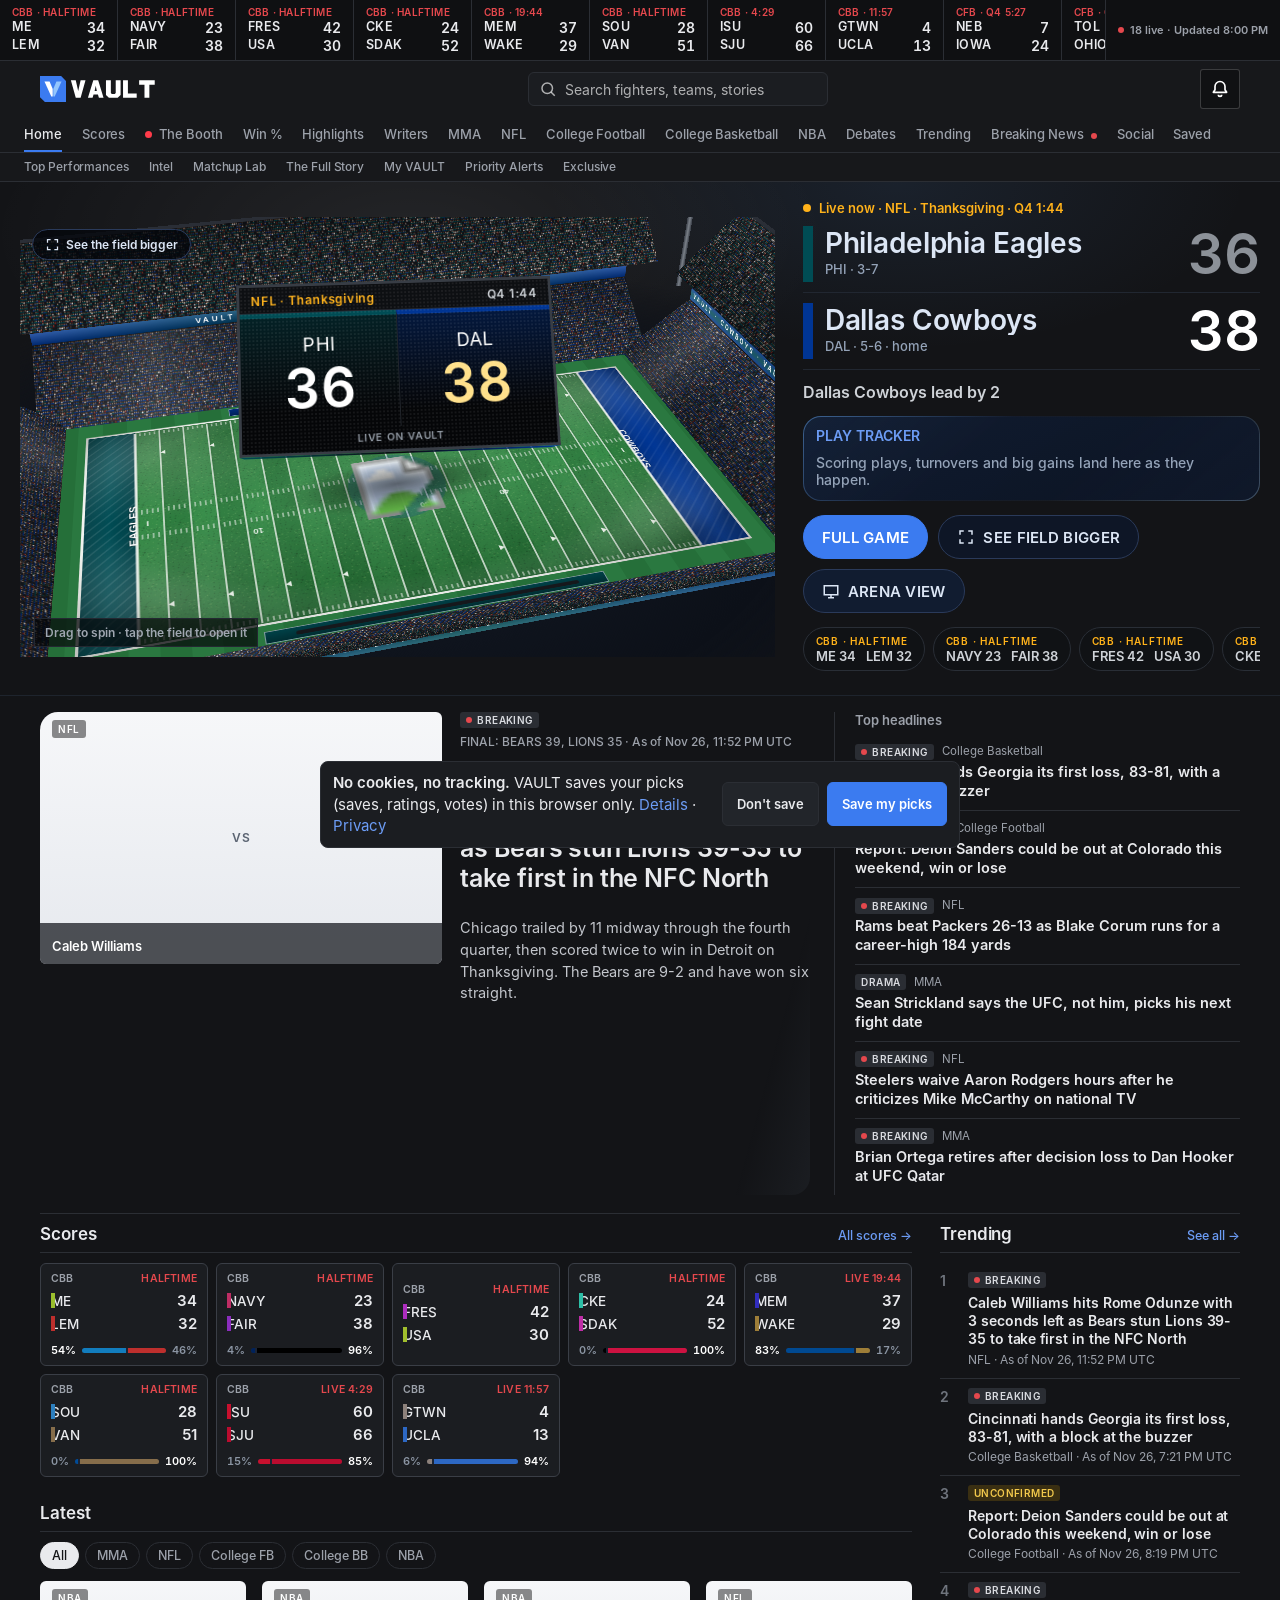
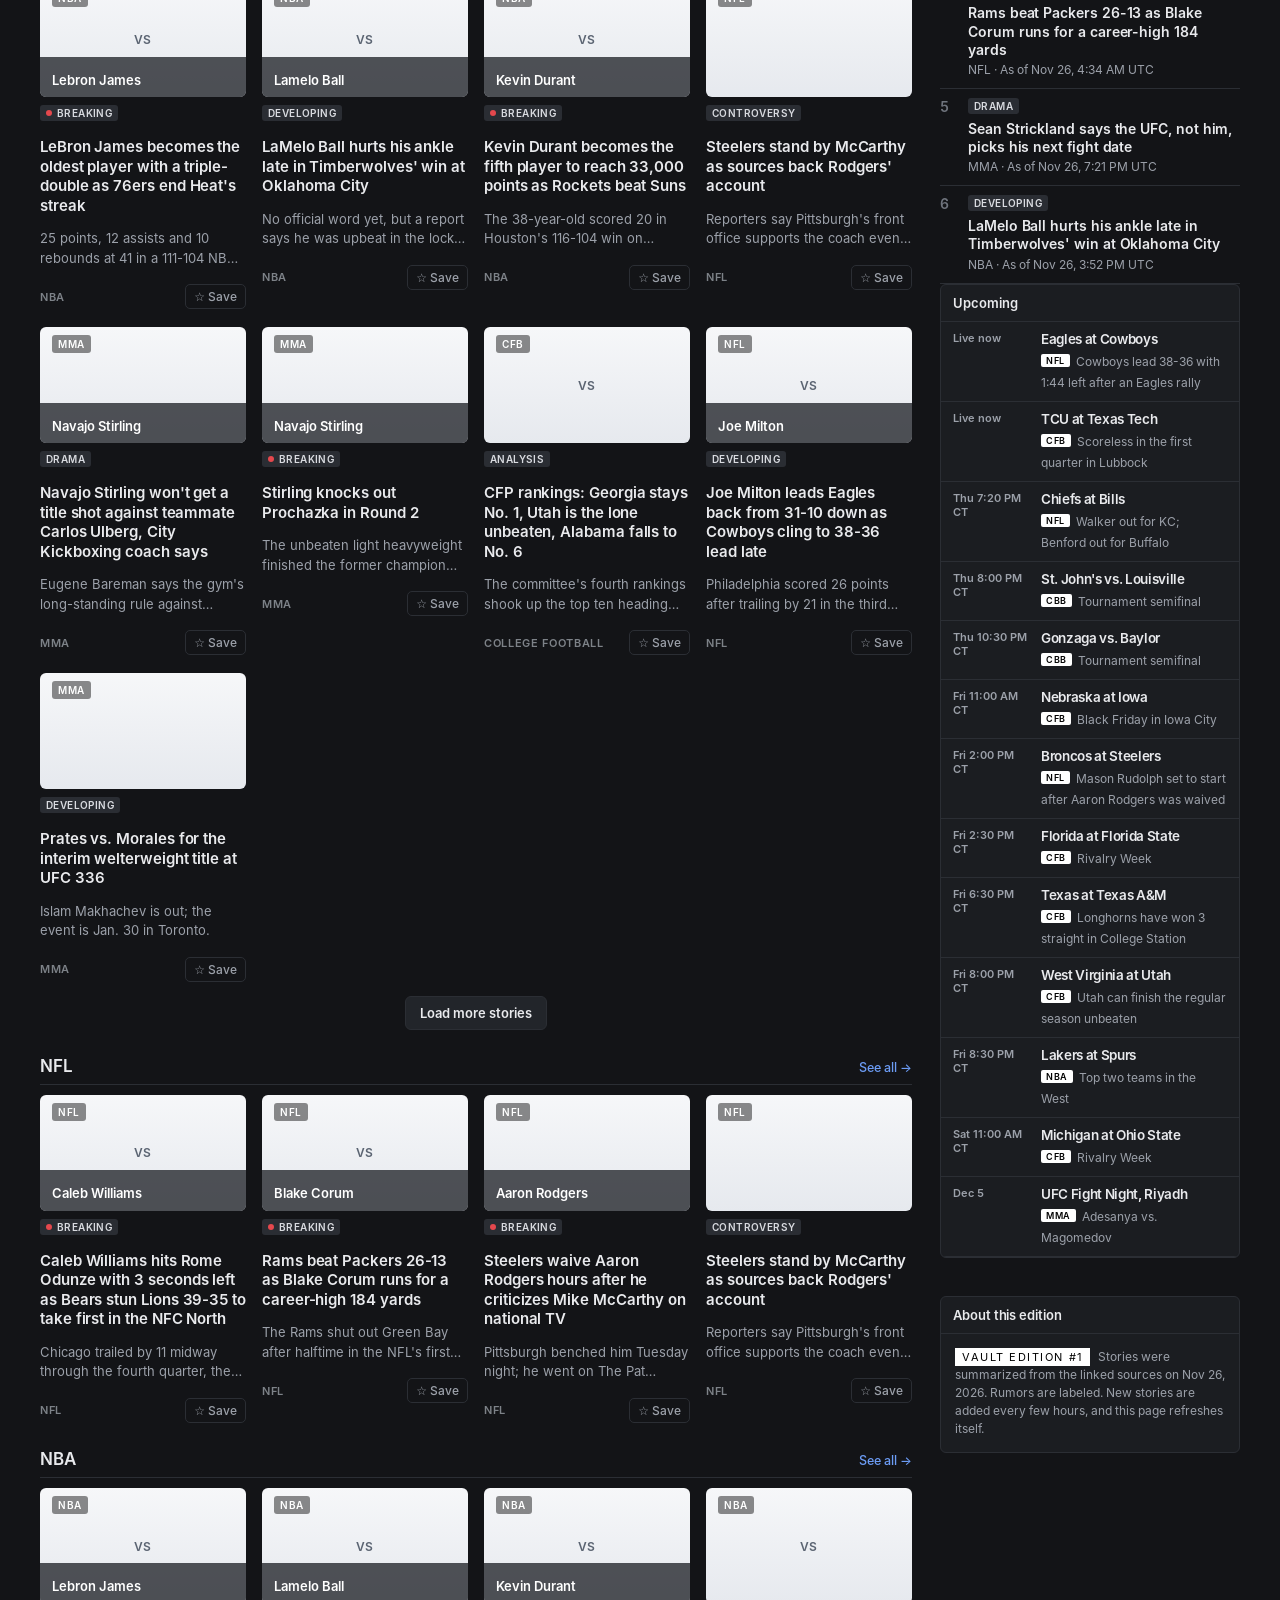
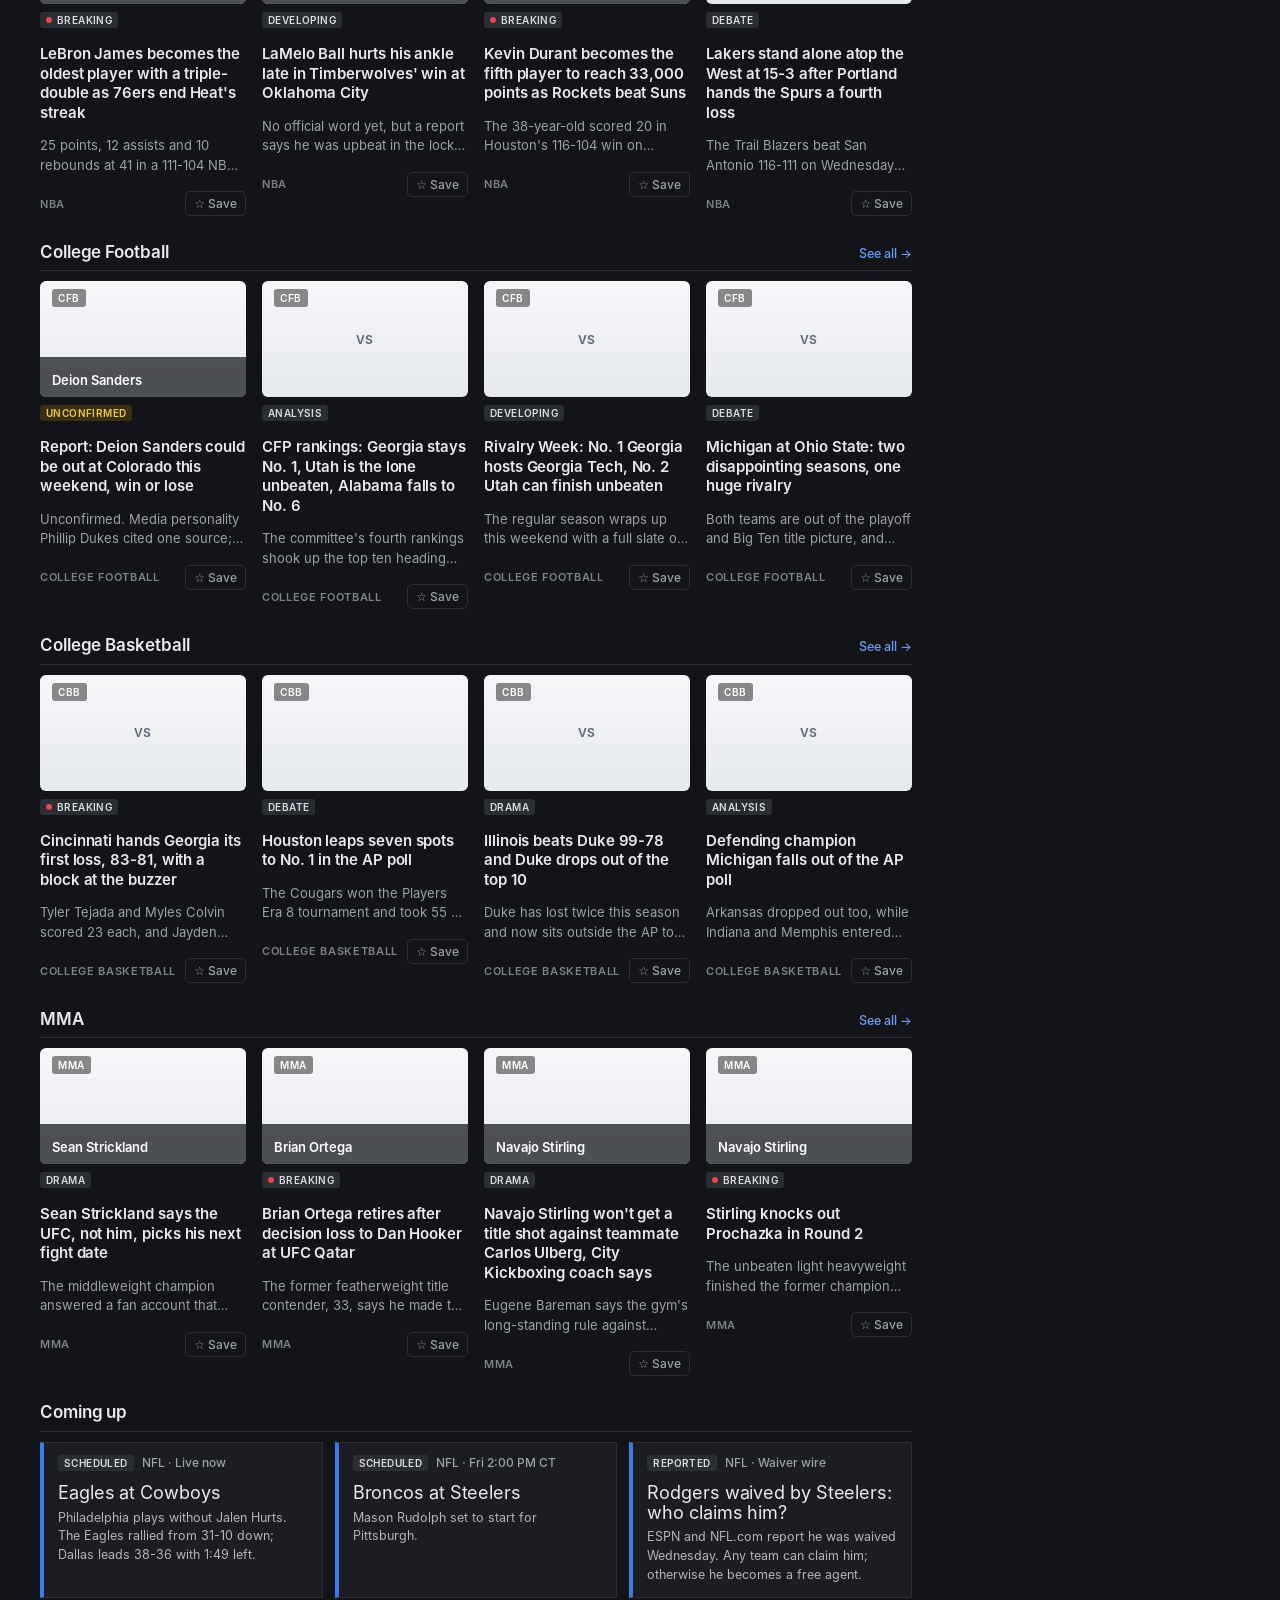
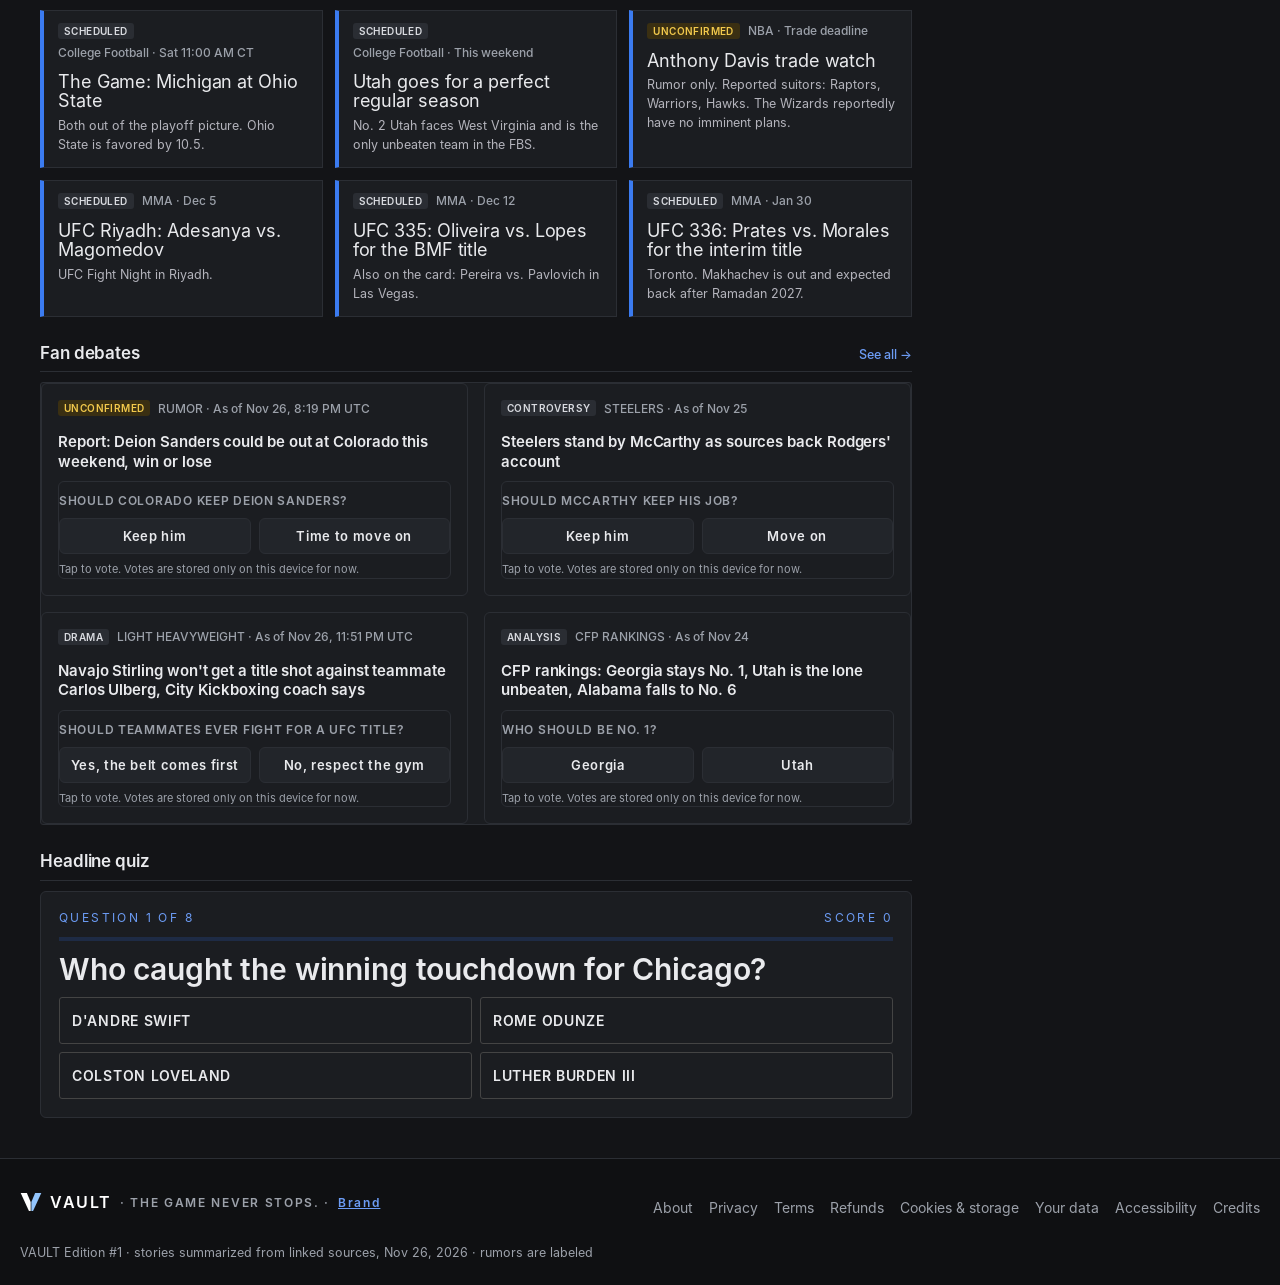
==== commit 2e0b5b5c: "Zoomable win probability graph; light badges behind logos on win % cards - Graph: +/- buttons, scrol" ====
--- a/index.html
+++ b/index.html
@@ -5,8 +5,8 @@
 <meta name="theme-color" content="#131417">
 <link rel="icon" type="image/svg+xml" href="data:image/svg+xml,%3Csvg%20xmlns%3D%22http%3A//www.w3.org/2000/svg%22%20viewBox%3D%220%200%2064%2064%22%3E%3Ctitle%3EVAULT%20app%20icon%3C/title%3E%3Crect%20width%3D%2264%22%20height%3D%2264%22%20fill%3D%22%23173F2D%22/%3E%3Cg%20transform%3D%22translate%288%208%29%20scale%28.75%29%22%3E%3Cpath%20fill%3D%22%23FFFFFF%22%20d%3D%22M2%206H20L31%2032V58H26Z%22/%3E%3Cpath%20fill%3D%22%23B8C2BC%22%20d%3D%22M62%206H44L33%2032V58H38Z%22/%3E%3C/g%3E%3C/svg%3E">
 <link rel="apple-touch-icon" href="data:image/svg+xml,%3Csvg%20xmlns%3D%22http%3A//www.w3.org/2000/svg%22%20viewBox%3D%220%200%2064%2064%22%3E%3Ctitle%3EVAULT%20app%20icon%3C/title%3E%3Crect%20width%3D%2264%22%20height%3D%2264%22%20fill%3D%22%23173F2D%22/%3E%3Cg%20transform%3D%22translate%288%208%29%20scale%28.75%29%22%3E%3Cpath%20fill%3D%22%23FFFFFF%22%20d%3D%22M2%206H20L31%2032V58H26Z%22/%3E%3Cpath%20fill%3D%22%23B8C2BC%22%20d%3D%22M62%206H44L33%2032V58H38Z%22/%3E%3C/g%3E%3C/svg%3E">
-<link rel="stylesheet" href="styles.css?v=202611271345">
-<link rel="stylesheet" href="fx.css?v=202611271345">
+<link rel="stylesheet" href="styles.css?v=202611271405">
+<link rel="stylesheet" href="fx.css?v=202611271405">
 <link rel="stylesheet" href="clean.css?v=3">
 </head><body class="vc">
 
@@ -36,10 +36,10 @@
   </div>
  </footer>
 </div>
-<script src="legal.js?v=202611271345"></script>
-<script src="premium.js?v=202611271345"></script>
-<script src="social.js?v=202611271345"></script>
-<script src="ads.js?v=202611271345"></script>
-<script src="app.js?v=202611271345"></script>
-<script src="fx.js?v=202611271345"></script>
+<script src="legal.js?v=202611271405"></script>
+<script src="premium.js?v=202611271405"></script>
+<script src="social.js?v=202611271405"></script>
+<script src="ads.js?v=202611271405"></script>
+<script src="app.js?v=202611271405"></script>
+<script src="fx.js?v=202611271405"></script>
 </body></html>
--- a/fx.css
+++ b/fx.css
@@ -715,3 +715,21 @@
 .ar-tw.a{left:-560px;top:-380px}.ar-tw.b{left:560px;top:-380px}.ar-tw.c{left:-560px;top:380px}.ar-tw.d{left:560px;top:380px}
 .ar-ground{left:-760px;top:-560px;width:1520px;height:1120px}
 .ar-rib.s span{transform:scaleY(-1)}
+/* zoomable win probability graph */
+.wpc-ctl{display:flex;flex-wrap:wrap;gap:6px;margin:2px 0 8px}
+.wpc-ctl button{min-width:34px;height:30px;padding:0 10px;border-radius:999px;border:1px solid #2a3a5a;background:#0b1220;color:#cfd6e0;font:700 12px var(--sn-bd,system-ui);cursor:pointer}
+.wpc-ctl button:hover:not(:disabled){background:#13203a}
+.wpc-ctl button[aria-pressed=true]{background:#2563eb;border-color:#60a5fa;color:#fff}
+.wpc-ctl button:disabled{opacity:.4;cursor:default}
+.wpc-ctl button[data-wz=in],.wpc-ctl button[data-wz=out]{font-size:16px;padding:0}
+.wpc-box{position:relative;touch-action:pan-y;cursor:crosshair;user-select:none;-webkit-user-select:none}
+.wpc-box.zoomed{cursor:grab}
+.wpc-box.zoomed:active{cursor:grabbing}
+.wpc-hov line{stroke:#fff;stroke-opacity:.55;stroke-width:1;stroke-dasharray:3 3}
+.wpc-hov circle{fill:#fff;stroke:#0b0f17;stroke-width:2}
+.wpc-hov rect{fill:#05070c;fill-opacity:.92;stroke:#2a3a5a}
+.wpc-hov text{font:700 12px var(--sn-bd,system-ui);fill:#fff}
+.wpc-sw{margin-left:6px;padding:2px 10px;border-radius:999px;border:1px solid #2a3a5a;background:#0b1220;color:#93c5fd;font:700 12px var(--sn-bd,system-ui);cursor:pointer}
+/* logos on dark win-probability cards: a light badge so dark logos (navy, black) stay visible */
+.wpg-r .tlogo,.wpb .tlogo,.wpb-r .tlogo{background:#f4f5f7!important;border-radius:50%;padding:3px;box-sizing:border-box;box-shadow:0 0 0 1px rgba(255,255,255,.25)}
+.wpg-r .tlogo{width:34px!important;height:34px!important;padding:4px}
